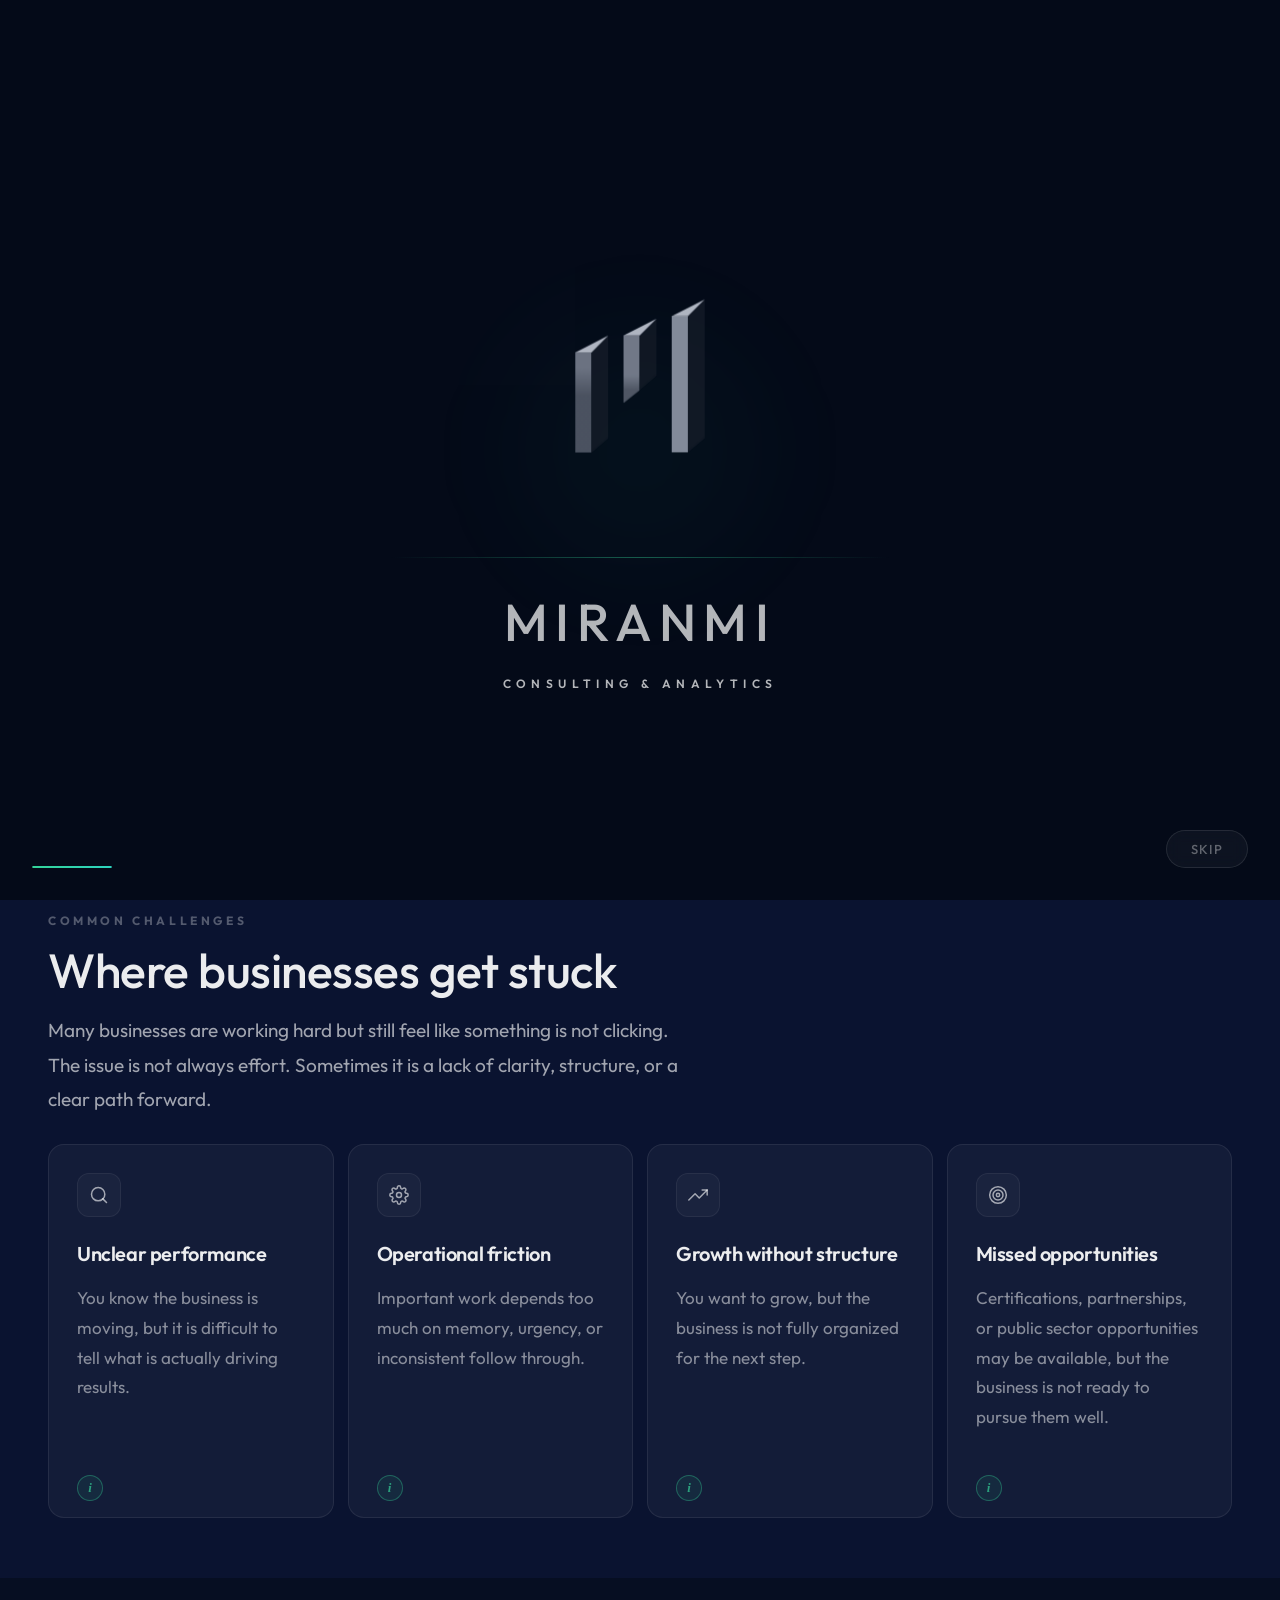
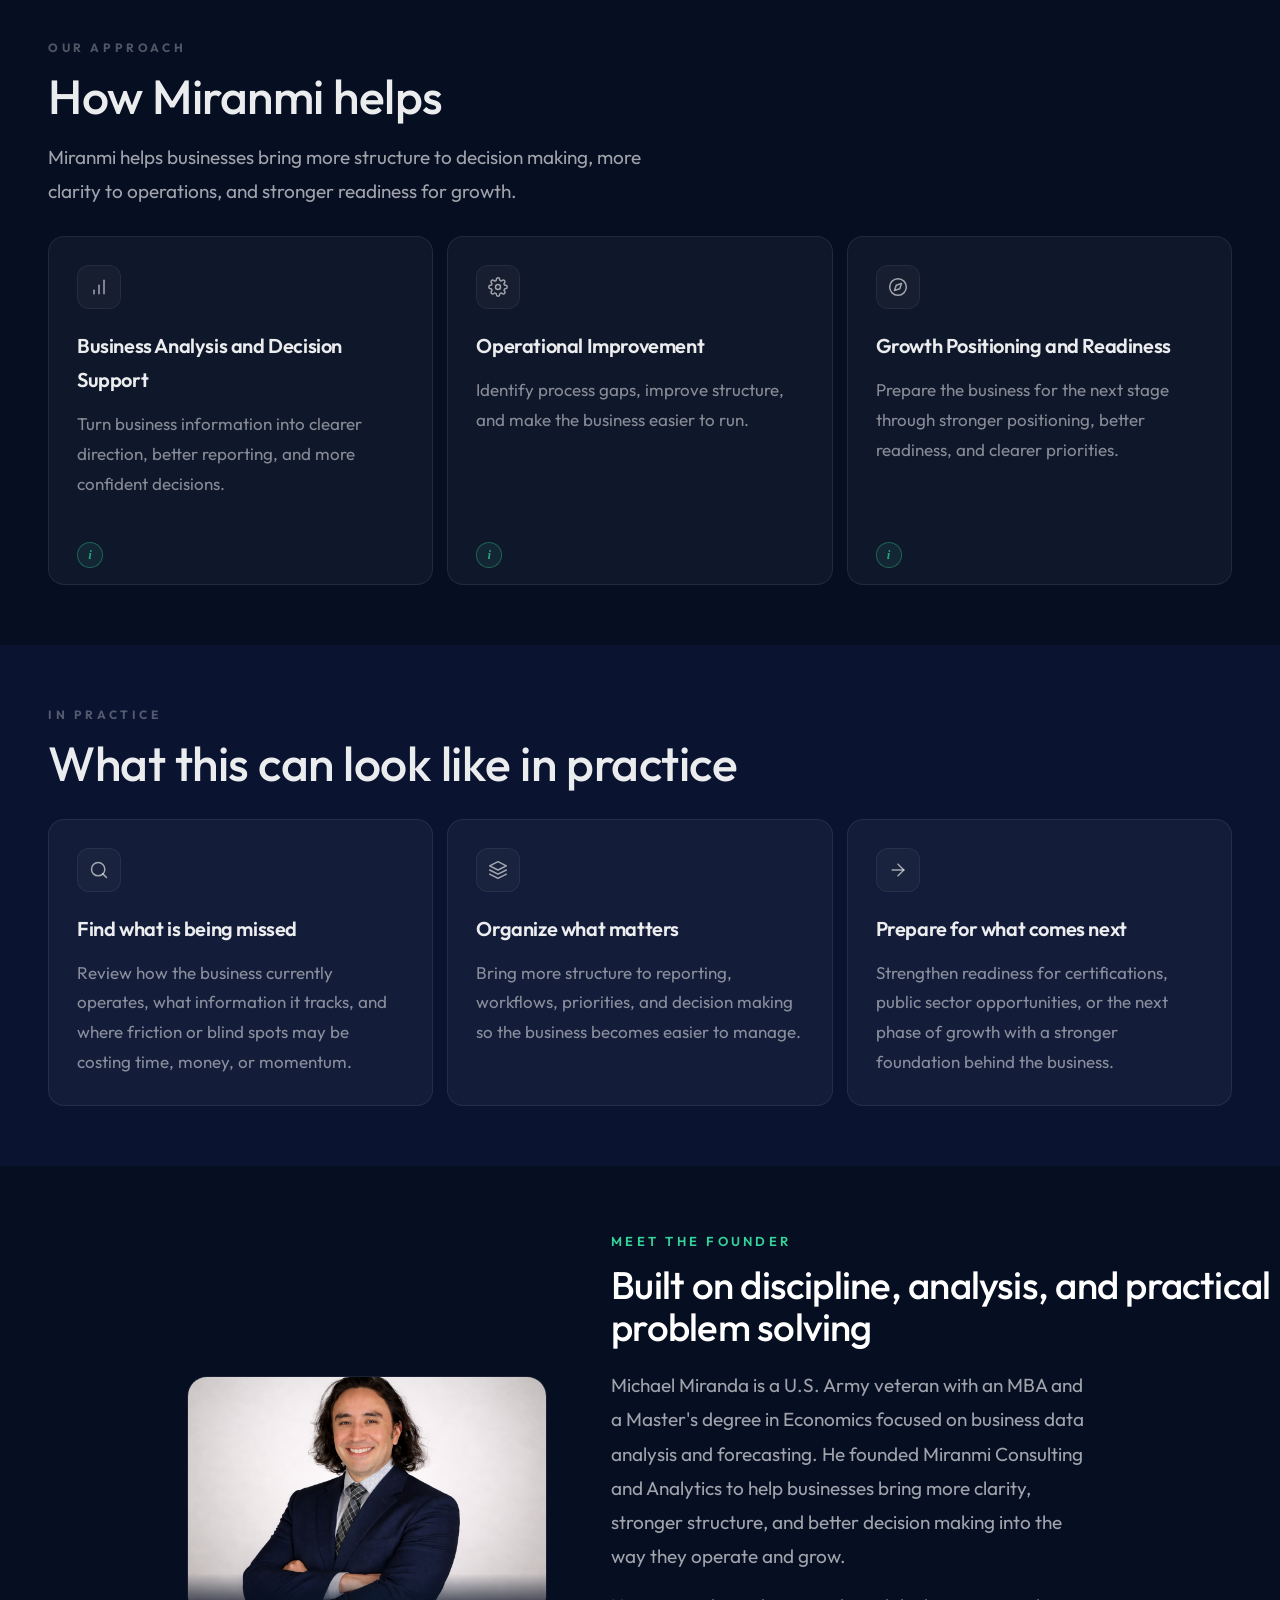
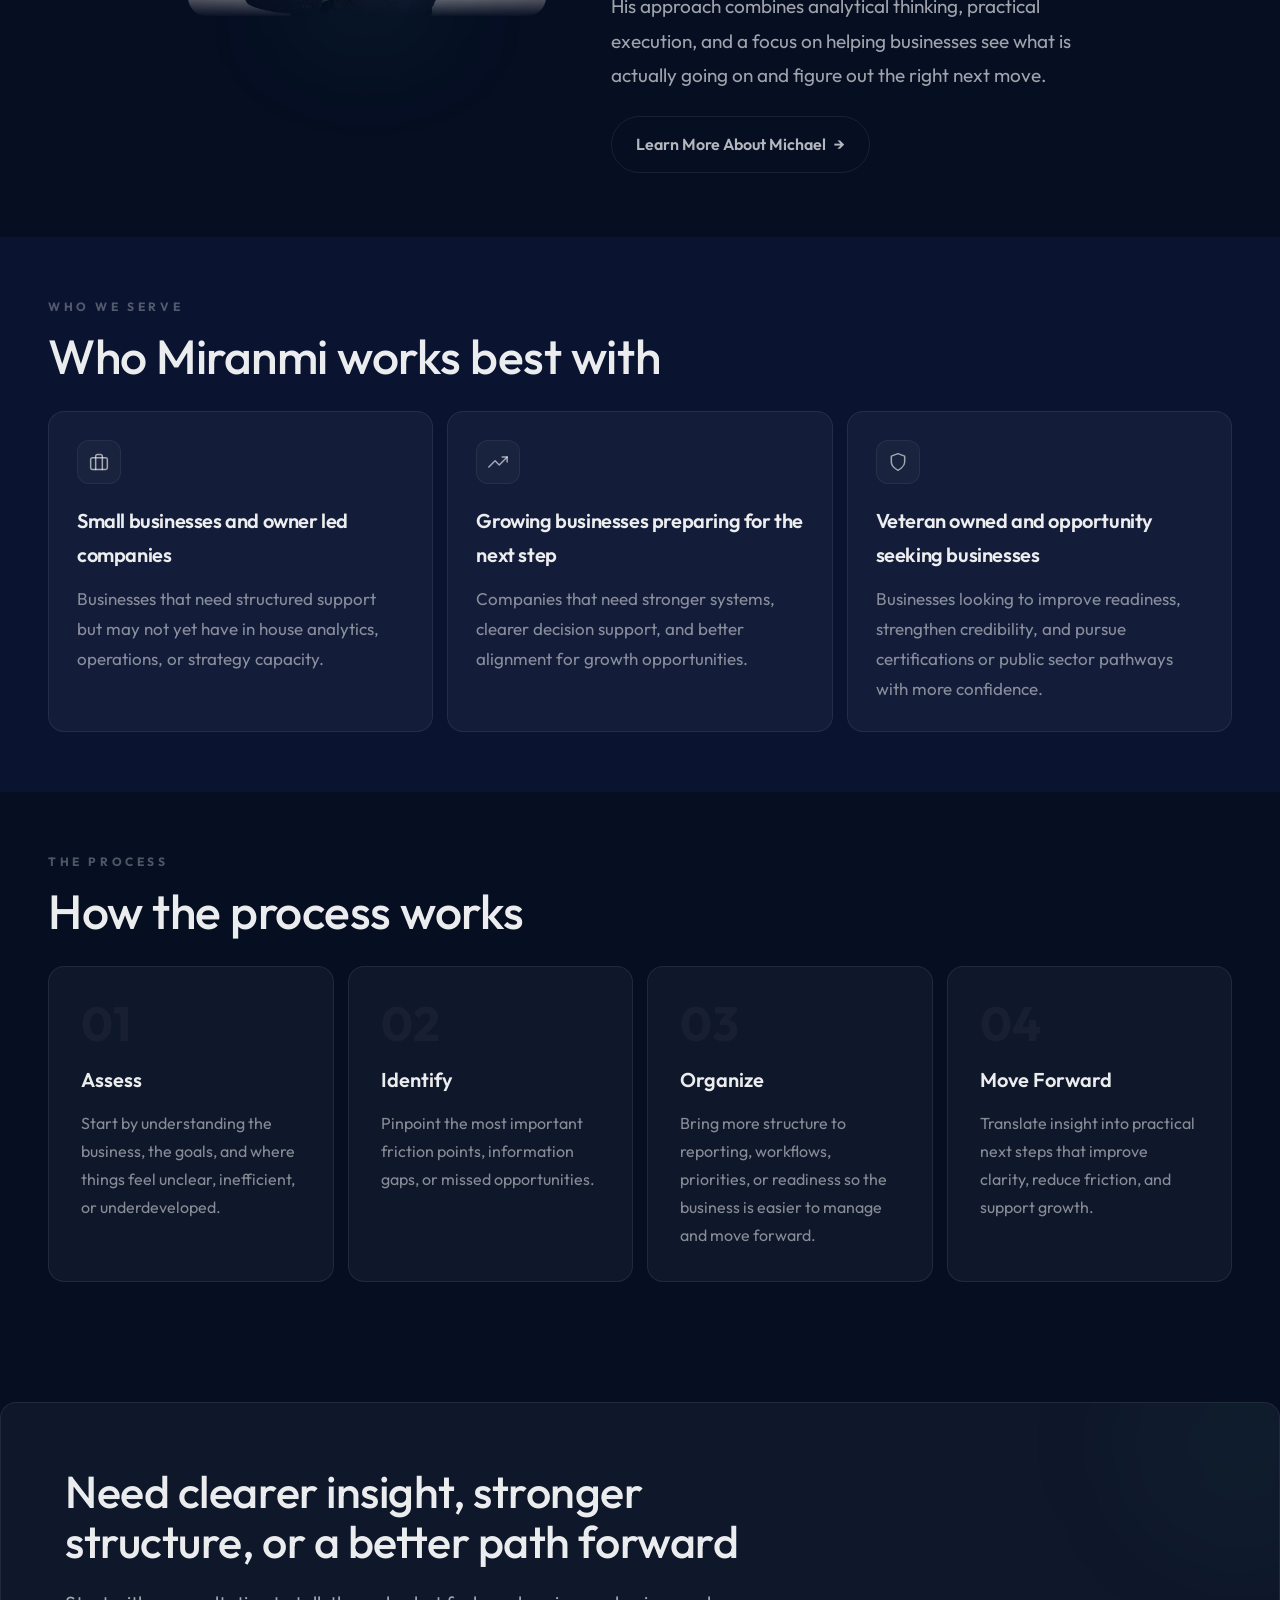
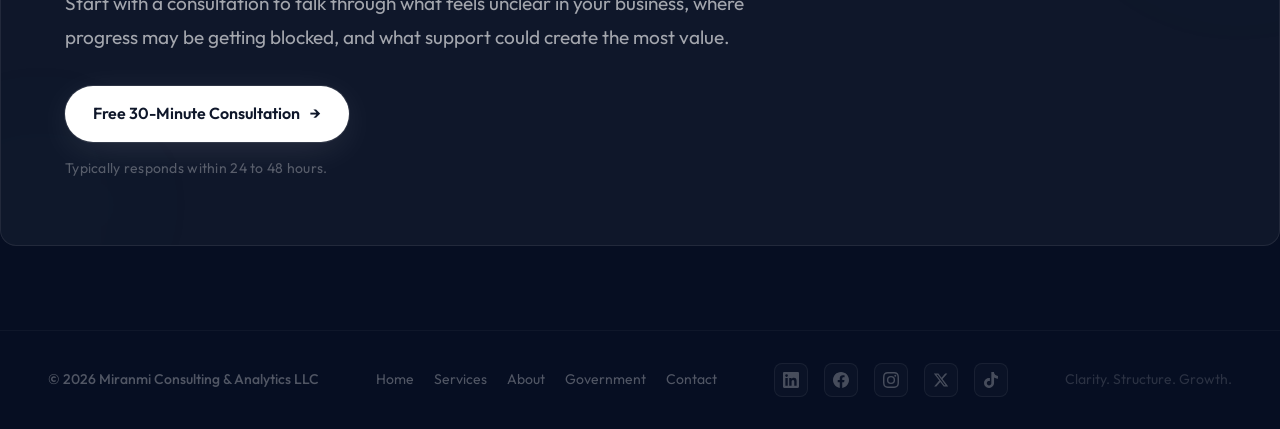
==== index.html @ e903e68e "Update" ====
<!DOCTYPE html>
<html lang="en">
<head>
<meta charset="UTF-8">
<meta name="viewport" content="width=device-width, initial-scale=1.0">
<title>Veteran-Owned Business Consulting & Analytics | Miranmi | San Antonio, TX</title>
<meta name="description" content="Veteran-owned business consulting and analytics firm in San Antonio, TX. Helping small businesses and government contractors gain clarity and prepare for growth.">
<link rel="canonical" href="https://miranmi.com/">
<meta property="og:type" content="website">
<meta property="og:url" content="https://miranmi.com/">
<meta property="og:title" content="Veteran-Owned Business Consulting & Analytics | Miranmi | San Antonio, TX">
<meta property="og:description" content="Veteran-owned business consulting and analytics firm in San Antonio, TX. Helping small businesses and government contractors gain clarity and prepare for growth.">
<meta property="og:image" content="https://miranmi.com/og-image.png">
<meta property="og:site_name" content="Miranmi Consulting & Analytics">
<meta property="og:locale" content="en_US">
<meta property="og:locale:alternate" content="es_US">
<link rel="alternate" hreflang="en" href="https://miranmi.com/">
<link rel="alternate" hreflang="x-default" href="https://miranmi.com/">
<meta name="twitter:card" content="summary_large_image">
<meta name="twitter:title" content="Veteran-Owned Business Consulting & Analytics | Miranmi | San Antonio, TX">
<meta name="twitter:description" content="Veteran-owned business consulting and analytics firm in San Antonio, TX. Helping small businesses and government contractors gain clarity and prepare for growth.">
<meta name="twitter:image" content="https://miranmi.com/og-image.png">
<link rel="icon" type="image/svg+xml" href="/favicon.svg">
<link rel="apple-touch-icon" href="/favicon.svg">
<link rel="preconnect" href="https://fonts.googleapis.com">
<link rel="preconnect" href="https://fonts.gstatic.com" crossorigin>
<link href="https://fonts.googleapis.com/css2?family=Outfit:wght@300;400;500;600;700&display=swap" rel="stylesheet">
<link rel="preload" href="/styles.css" as="style">
<link rel="stylesheet" href="/styles.css">
<script type="application/ld+json">
{
  "@context": "https://schema.org",
  "@type": "ProfessionalService",
  "name": "Miranmi Consulting & Analytics",
  "alternateName": "Miranmi",
  "url": "https://miranmi.com",
  "logo": "https://miranmi.com/og-image.png",
  "image": "https://miranmi.com/og-image.png",
  "description": "Veteran-owned business consulting and analytics firm in San Antonio, TX. Miranmi helps small businesses and government contractors gain clarity, improve operations, and prepare for growth.",
  "telephone": "+1-210-952-8774",
  "priceRange": "$$",
  "openingHoursSpecification": {
    "@type": "OpeningHoursSpecification",
    "dayOfWeek": ["Monday","Tuesday","Wednesday","Thursday","Friday"],
    "opens": "09:00",
    "closes": "17:00"
  },
  "email": "michael.miranda@miranmi.com",
  "address": {
    "@type": "PostalAddress",
    "addressLocality": "San Antonio",
    "addressRegion": "TX",
    "addressCountry": "US"
  },
  "geo": {
    "@type": "GeoCoordinates",
    "latitude": 29.4241,
    "longitude": -98.4936
  },
  "areaServed": [
    {
      "@type": "City",
      "name": "San Antonio",
      "containedInPlace": { "@type": "State", "name": "Texas" }
    },
    {
      "@type": "State",
      "name": "Texas"
    },
    {
      "@type": "Country",
      "name": "United States"
    }
  ],
  "serviceType": [
    "Business Consulting",
    "Data Analytics",
    "Federal Government Contracting",
    "State Government Contracting",
    "Government Contracting Support",
    "Operational Improvement",
    "Growth Readiness",
    "Certification Support",
    "Small Business Consulting",
    "Veteran-Owned Business Services"
  ],
  "knowsAbout": [
    "Business consulting",
    "Data analytics",
    "Federal government contracting",
    "State government contracting",
    "SAM.gov registration",
    "Texas HUB certification",
    "Small business operations",
    "Veteran-owned business",
    "Public sector readiness",
    "NAICS coded consulting",
    "Prime contracting",
    "Subcontracting"
  ],
  "founder": {
    "@type": "Person",
    "name": "Michael Miranda",
    "jobTitle": "Founder",
    "image": "https://miranmi.com/images/miranmi_headshot_optimized.png"
  },
  "additionalType": "http://www.productontology.org/id/Management_consulting",
  "isicV4": "7020",
  "hasCredential": [
    {
      "@type": "EducationalOccupationalCredential",
      "credentialCategory": "certification",
      "name": "Texas HUB Certification (Pending)"
    },
    {
      "@type": "EducationalOccupationalCredential",
      "credentialCategory": "registration",
      "name": "SAM.gov Registration (Pending)"
    },
    {
      "@type": "EducationalOccupationalCredential",
      "credentialCategory": "certification",
      "name": "SBA Certification (Planned)"
    }
  ],
  "sameAs": [],
  "availableLanguage": ["en", "es"]
}
</script>
</head>
<body>
<div class="intro-overlay" id="introOverlay">
  <div class="intro-glow"></div>
  <div class="intro-particles">
    <div class="intro-particle" style="left:15%;top:60%;animation-delay:0.8s"></div>
    <div class="intro-particle" style="left:30%;top:45%;animation-delay:1.2s"></div>
    <div class="intro-particle" style="left:55%;top:55%;animation-delay:1.5s"></div>
    <div class="intro-particle" style="left:70%;top:40%;animation-delay:1.0s"></div>
    <div class="intro-particle" style="left:85%;top:50%;animation-delay:1.8s"></div>
    <div class="intro-particle" style="left:40%;top:65%;animation-delay:2.0s"></div>
    <div class="intro-particle" style="left:60%;top:35%;animation-delay:1.3s"></div>
    <div class="intro-particle" style="left:20%;top:50%;animation-delay:2.2s"></div>
  </div>
  <div class="intro-logo-wrap">
    <svg viewBox="0 0 23623 23623" style="fill-rule:evenodd;clip-rule:evenodd;stroke-linejoin:round;stroke-miterlimit:2;">
<defs>
<linearGradient id="ig1" x1="0" y1="0" x2="1" y2="0" gradientUnits="userSpaceOnUse" gradientTransform="matrix(0,1339.72,-5904.94,0,13251.5,8702.69)"><stop offset="0" style="stop-color:rgb(123,130,145);stop-opacity:0.87"/><stop offset="1" style="stop-color:rgb(86,93,107);stop-opacity:0.87"/></linearGradient>
<linearGradient id="ig2" x1="0" y1="0" x2="1" y2="0" gradientUnits="userSpaceOnUse" gradientTransform="matrix(0,1057.83,-3137.89,0,2877,10835.3)"><stop offset="0" style="stop-color:rgb(123,130,145);stop-opacity:0.92"/><stop offset="1" style="stop-color:rgb(86,93,107);stop-opacity:0.92"/></linearGradient>
</defs>
<g transform="matrix(1,0,0,1,0,827.251)">
<g class="intro-bar-left"><g transform="matrix(1.09,0,0,1.11,1342.5,495)">
<g transform="matrix(0.716,0,0,1.46,3920.6,-3742.5)"><path d="M5115.6,7302L5115.6,11706.8L3601,12324.8L3601,8026.5L5115.6,7302Z" style="fill:rgb(31,37,48);fill-opacity:0.5"/></g>
<g transform="matrix(0.292,0,0,1.265,4681,-1985.8)"><rect x="2737" y="7870" width="3521" height="4958" style="fill:url(#ig1)"/></g>
<g transform="matrix(1,0,0,1,2173.6,1693)"><path d="M5407.4,5222L4337.3,6279.4L3307.8,6279.4L5407.4,5222Z" style="fill:rgb(194,200,212);fill-opacity:0.9"/></g>
</g></g>
<g class="intro-bar-middle"><g transform="matrix(1.09,0,0,1.51,8043.9,-5215.2)">
<g transform="matrix(0.716,0,0,1.46,3920.6,-3742.5)"><path d="M5115.6,7499.9L5115.6,11870.3L3601,12324.8L3601,8013L5115.6,7499.9Z" style="fill:rgb(31,37,48);fill-opacity:0.5"/></g>
<g transform="matrix(0.292,0,0,1.265,4681,-1985.8)"><rect x="2737" y="7870" width="3521" height="4958" style="fill:rgb(130,138,153)"/></g>
<g transform="matrix(1,0,0,1,2173.6,1693)"><path d="M5407.4,5510.9L4337.3,6279.4L3307.8,6279.4L5407.4,5510.9Z" style="fill:rgb(194,200,212);fill-opacity:0.9"/></g>
</g></g>
<g class="intro-bar-right"><g transform="matrix(1.09,0,0,1,-1069.6,2012.2)">
<g transform="matrix(0.716,0,0,1.028,8324.9,-2637.6)"><path d="M6350.3,7422.6L6350.3,11281.4L4835.7,12255.4L4835.7,8564.4L6350.3,7422.6Z" style="fill:rgb(31,37,48);fill-opacity:0.47"/></g>
<g transform="matrix(0.292,0,0,0.945,9968.8,-1280.8)"><path d="M6258,7872.5C6258,7872.5 6255.1,11665.8 6254.9,11878.9C6254.9,11884.8 6247,11890.4 6233.3,11894L2737,12828L2737,7870L6258,7872.5Z" style="fill:url(#ig2)"/></g>
<g transform="matrix(1,0,0,1,7461.4,-160.5)"><path d="M5407.4,5153.8L4337.3,6319.1L3307.8,6319.1L5407.4,5153.8Z" style="fill:rgb(194,200,212);fill-opacity:0.9"/></g>
</g></g>
</g>
</svg>
    <div class="intro-name">MIRANMI</div>
    <div class="intro-subtitle">Consulting & Analytics</div>
  </div>
  <div class="intro-line"></div>
  <div class="intro-progress"><div class="intro-progress-bar"><div class="intro-progress-fill"></div></div></div>
  <button class="intro-skip" onclick="finishIntro()">SKIP</button>
</div>
<div class="scroll-line" id="scrollLine"></div>
<div class="noise"></div>
<div class="bg-glow"><div class="g1"></div><div class="g2"></div><div class="g3"></div></div>

<nav class="nav" id="mainNav" role="navigation" aria-label="Main navigation">
  <div class="container nav-inner">
    <a href="/" class="nav-logo" aria-label="Miranmi Consulting & Analytics — Home">
      <svg viewBox="0 0 23623 23623" role="img" aria-label="Miranmi logo" style="fill-rule:evenodd;clip-rule:evenodd;stroke-linejoin:round;stroke-miterlimit:2;height:36px;width:36px;">
<defs>
<linearGradient id="nlg1" x1="0" y1="0" x2="1" y2="0" gradientUnits="userSpaceOnUse" gradientTransform="matrix(0,1339.72,-5904.94,0,13251.5,8702.69)"><stop offset="0" style="stop-color:rgb(123,130,145);stop-opacity:0.87"/><stop offset="1" style="stop-color:rgb(86,93,107);stop-opacity:0.87"/></linearGradient>
<linearGradient id="nlg2" x1="0" y1="0" x2="1" y2="0" gradientUnits="userSpaceOnUse" gradientTransform="matrix(0,1057.83,-3137.89,0,2877,10835.3)"><stop offset="0" style="stop-color:rgb(123,130,145);stop-opacity:0.92"/><stop offset="1" style="stop-color:rgb(86,93,107);stop-opacity:0.92"/></linearGradient>
</defs>
<g transform="matrix(1,0,0,1,0,827.251)">
<g transform="matrix(1.09,0,0,1.11,1342.5,495)">
<g transform="matrix(0.716,0,0,1.46,3920.6,-3742.5)"><path d="M5115.6,7302L5115.6,11706.8L3601,12324.8L3601,8026.5L5115.6,7302Z" style="fill:rgb(31,37,48);fill-opacity:0.5"/></g>
<g transform="matrix(0.292,0,0,1.265,4681,-1985.8)"><rect x="2737" y="7870" width="3521" height="4958" style="fill:url(#nlg1)"/></g>
<g transform="matrix(1,0,0,1,2173.6,1693)"><path d="M5407.4,5222L4337.3,6279.4L3307.8,6279.4L5407.4,5222Z" style="fill:rgb(194,200,212);fill-opacity:0.9"/></g>
</g>
<g transform="matrix(1.09,0,0,1.51,8043.9,-5215.2)">
<g transform="matrix(0.716,0,0,1.46,3920.6,-3742.5)"><path d="M5115.6,7499.9L5115.6,11870.3L3601,12324.8L3601,8013L5115.6,7499.9Z" style="fill:rgb(31,37,48);fill-opacity:0.5"/></g>
<g transform="matrix(0.292,0,0,1.265,4681,-1985.8)"><rect x="2737" y="7870" width="3521" height="4958" style="fill:rgb(130,138,153)"/></g>
<g transform="matrix(1,0,0,1,2173.6,1693)"><path d="M5407.4,5510.9L4337.3,6279.4L3307.8,6279.4L5407.4,5510.9Z" style="fill:rgb(194,200,212);fill-opacity:0.9"/></g>
</g>
<g transform="matrix(1.09,0,0,1,-1069.6,2012.2)">
<g transform="matrix(0.716,0,0,1.028,8324.9,-2637.6)"><path d="M6350.3,7422.6L6350.3,11281.4L4835.7,12255.4L4835.7,8564.4L6350.3,7422.6Z" style="fill:rgb(31,37,48);fill-opacity:0.47"/></g>
<g transform="matrix(0.292,0,0,0.945,9968.8,-1280.8)"><path d="M6258,7872.5C6258,7872.5 6255.1,11665.8 6254.9,11878.9C6254.9,11884.8 6247,11890.4 6233.3,11894L2737,12828L2737,7870L6258,7872.5Z" style="fill:url(#nlg2)"/></g>
<g transform="matrix(1,0,0,1,7461.4,-160.5)"><path d="M5407.4,5153.8L4337.3,6319.1L3307.8,6319.1L5407.4,5153.8Z" style="fill:rgb(194,200,212);fill-opacity:0.9"/></g>
</g>
</g>
</svg>
      <div>
        <div class="nav-logo-text logo-font">MIRANMI</div>
        <div class="nav-logo-sub"><span data-i="en" lang="en">Consulting & Analytics</span><span data-i="es" lang="es">Consultoría y Análisis</span></div>
      </div>
    </a>
    <ul class="nav-links" id="navLinks">
      <li><a href="/" class="active"><span data-i="en" lang="en">Home</span><span data-i="es" lang="es">Inicio</span></a></li>
      <li><a href="/about/"><span data-i="en" lang="en">About</span><span data-i="es" lang="es">Nosotros</span></a></li>
      <li><a href="/services/"><span data-i="en" lang="en">Services</span><span data-i="es" lang="es">Servicios</span></a></li>
      <li><a href="/government/"><span data-i="en" lang="en">Government</span><span data-i="es" lang="es">Gobierno</span></a></li>
      <li><a href="/contact/"><span data-i="en" lang="en">Contact</span><span data-i="es" lang="es">Contacto</span></a></li>
    </ul>
    <div class="nav-right">
      <a href="/contact/" class="nav-cta"><span data-i="en" lang="en">Free 30-Minute Consultation</span><span data-i="es" lang="es">Consulta Gratis de 30 Minutos</span></a>
      <button class="lang-btn" onclick="toggleLang()" aria-label="Toggle English and Spanish">EN / ES</button>
      <button class="hamburger" onclick="openMenu()" aria-label="Menu"><span></span><span></span><span></span></button>
    </div>
  </div>
</nav>
<div class="mobile-overlay" id="mOverlay" onclick="closeMenu()"></div>
<div class="mobile-menu" id="mMenu">
  <div class="mobile-header">
    <div class="nav-logo" style="gap:8px;"><div><div class="nav-logo-text logo-font" style="font-size:17px;">MIRANMI</div></div></div>
    <button class="mobile-close" onclick="closeMenu()">&times;</button>
  </div>
  <nav class="mobile-nav">
    <a href="/" onclick="closeMenu()"><span data-i="en" lang="en">Home</span><span data-i="es" lang="es">Inicio</span></a>
    <a href="/about/" onclick="closeMenu()"><span data-i="en" lang="en">About</span><span data-i="es" lang="es">Nosotros</span></a>
    <a href="/services/" onclick="closeMenu()"><span data-i="en" lang="en">Services</span><span data-i="es" lang="es">Servicios</span></a>
    <a href="/government/" onclick="closeMenu()"><span data-i="en" lang="en">Government</span><span data-i="es" lang="es">Gobierno</span></a>
    <a href="/contact/" onclick="closeMenu()"><span data-i="en" lang="en">Contact</span><span data-i="es" lang="es">Contacto</span></a>
  </nav>
  <div class="mobile-footer">
    <a href="/contact/" onclick="closeMenu()"><span data-i="en" lang="en">Free 30-Minute Consultation</span><span data-i="es" lang="es">Consulta Gratis de 30 Minutos</span> &rarr;</a>
  </div>
</div>

<main id="main-content">
<section class="home-hero container" id="home">
  <div>
    <div class="reveal">
      <div class="page-hero" style="padding:0;">
        <div class="eyebrow"><span class="dot"></span> <span data-i="en" lang="en">Consulting and Analytics for Small Business Growth</span><span data-i="es" lang="es">Consultoría y Análisis para el Crecimiento de Pequeñas Empresas</span></div>
      </div>
    </div>
    <div class="reveal" style="transition-delay:0.12s">
      <h1 class="serif" style="font-size:clamp(2.4rem, 6vw, 4.2rem); line-height:1.08; color:var(--white); max-width:640px;">
        <span data-i="en" lang="en">Helping businesses gain clarity, improve structure, and move forward with better decisions</span>
        <span data-i="es" lang="es">Ayudando a las empresas a ganar claridad, mejorar su estructura y avanzar con mejores decisiones</span>
      </h1>
    </div>
    <div class="reveal" style="transition-delay:0.24s">
      <p style="margin-top:28px; max-width:560px; font-size:19px; line-height:1.8; color:var(--text);">
        <span data-i="en" lang="en">Miranmi Consulting and Analytics works with businesses to understand what is holding them back, bring order to competing priorities, tighten operations, and build a stronger foundation for the next stage of growth.</span>
        <span data-i="es" lang="es">Miranmi Consultoría y Análisis trabaja con empresas para entender qué las está frenando, poner orden en prioridades que compiten, ajustar operaciones y construir una base más sólida para la próxima etapa de crecimiento.</span>
      </p>
    </div>
    <div class="reveal" style="transition-delay:0.34s">
      <div style="margin-top:36px; display:flex; flex-wrap:wrap; gap:16px;">
        <a href="/contact/" class="btn-primary"><span data-i="en" lang="en">Free 30-Minute Consultation</span><span data-i="es" lang="es">Consulta Gratis de 30 Minutos</span> <span>&rarr;</span></a>
        <a href="/services/" class="btn-outline"><span data-i="en" lang="en">Explore Services</span><span data-i="es" lang="es">Ver Servicios</span> <span>&nearr;</span></a>
      </div>
    </div>
  </div>
  <div>
    <div class="hero-card">
      <div class="hero-card-outer"></div>
      <div class="hero-card-inner">
        <div class="hero-card-glow"></div>
        <div class="hero-card-logo"><svg viewBox="0 0 23623 23623" overflow="visible" style="fill-rule:evenodd;clip-rule:evenodd;stroke-linejoin:round;stroke-miterlimit:2;">
<defs>
<linearGradient id="hlg1" x1="0" y1="0" x2="1" y2="0" gradientUnits="userSpaceOnUse" gradientTransform="matrix(0,1339.72,-5904.94,0,13251.5,8702.69)"><stop offset="0" style="stop-color:rgb(123,130,145);stop-opacity:0.87"/><stop offset="1" style="stop-color:rgb(86,93,107);stop-opacity:0.87"/></linearGradient>
<linearGradient id="hlg2" x1="0" y1="0" x2="1" y2="0" gradientUnits="userSpaceOnUse" gradientTransform="matrix(0,1057.83,-3137.89,0,2877,10835.3)"><stop offset="0" style="stop-color:rgb(123,130,145);stop-opacity:0.92"/><stop offset="1" style="stop-color:rgb(86,93,107);stop-opacity:0.92"/></linearGradient>
</defs>
<g transform="matrix(1,0,0,1,0,827.251)">
<g transform="matrix(1.089827,0,0,1.110037,1342.505478,494.969771)">
<g class="miranmi-bar-left">
<g transform="matrix(0.715535,0,0,1.459537,3920.555046,-3742.470465)"><path d="M5115.604,7301.952L5115.604,11706.754L3601,12324.799L3601,8026.457L5115.604,7301.952Z" style="fill:rgb(31,37,48);fill-opacity:0.5"/></g>
<g transform="matrix(0.292407,0,0,1.265347,4681.029024,-1985.840144)"><rect x="2737" y="7870" width="3521" height="4958" style="fill:url(#hlg1)"/></g>
<g transform="matrix(1,0,0,1,2173.57874,1693)"><path d="M5407.37,5222L4337.332,6279.441L3307.768,6279.441L5407.37,5222Z" style="fill:rgb(194,200,212);fill-opacity:0.9"/></g>
</g>
</g>
<g transform="matrix(1.089827,0,0,1.50948,8043.897214,-5215.227595)">
<g class="miranmi-bar-middle">
<g transform="matrix(0.715535,0,0,1.459537,3920.555046,-3742.470465)"><path d="M5115.604,7499.925L5115.604,11870.335L3601,12324.799L3601,8013.015L5115.604,7499.925Z" style="fill:rgb(31,37,48);fill-opacity:0.5"/></g>
<g transform="matrix(0.292407,0,0,1.265347,4681.029024,-1985.840144)"><rect x="2737" y="7870" width="3521" height="4958" style="fill:rgb(130,138,153)"/></g>
<g transform="matrix(1,0,0,1,2173.57874,1693)"><path d="M5407.37,5510.874L4337.332,6279.441L3307.768,6279.441L5407.37,5510.874Z" style="fill:rgb(194,200,212);fill-opacity:0.9"/></g>
</g>
</g>
<g transform="matrix(1.089827,0,0,1,-1069.6,2012.2)">
<g class="miranmi-bar-right">
<g transform="matrix(0.715535,0,0,1.028,8324.9,-2637.6)"><path d="M6350.304,7422.626L6350.304,11281.412L4835.699,12255.412L4835.699,8564.426L6350.304,7422.626Z" style="fill:rgb(31,37,48);fill-opacity:0.47"/></g>
<g transform="matrix(0.292407,0,0,0.945,9968.8,-1280.8)"><path d="M6258,7872.5C6258,7872.5 6255.1,11665.8 6254.9,11878.9C6254.9,11884.8 6247,11890.4 6233.3,11894L2737,12828L2737,7870L6258,7872.5Z" style="fill:url(#hlg2)"/></g>
<g transform="matrix(1,0,0,1,7461.4,-160.5)"><path d="M5407.37,5153.78L4337.332,6319.117L3307.768,6319.117L5407.37,5153.78Z" style="fill:rgb(194,200,212);fill-opacity:0.9"/></g>
</g>
</g>
</g>
</svg></div>
        <div class="hero-card-name logo-font">MIRANMI</div>
        <div class="hero-card-sub"><span data-i="en" lang="en">Consulting & Analytics</span><span data-i="es" lang="es">Consultoría y Análisis</span></div>
        <div class="hero-card-line"></div>
        <div class="hero-card-tagline"><span data-i="en" lang="en">Clarity, structure, and momentum for your business.</span><span data-i="es" lang="es">Claridad, estructura e impulso para su empresa.</span></div>
      </div>
    </div>
  </div>
</section>
<section class="section-pad section-alt">
  <div class="container">
    <div class="reveal">
      <div class="section-label"><span data-i="en" lang="en">Common challenges</span><span data-i="es" lang="es">Desafíos comunes</span></div>
      <h2 class="section-title serif"><span data-i="en" lang="en">Where businesses get stuck</span><span data-i="es" lang="es">Donde las empresas se estancan</span></h2>
      <p class="section-text"><span data-i="en" lang="en">Many businesses are working hard but still feel like something is not clicking. The issue is not always effort. Sometimes it is a lack of clarity, structure, or a clear path forward.</span><span data-i="es" lang="es">Muchas empresas trabajan duro pero sienten que algo no encaja. El problema no siempre es esfuerzo. A veces es falta de claridad, estructura o un camino claro hacia adelante.</span></p>
    </div>
    <div class="card-grid cols-4">
    <div class="flip-card reveal">
      <div class="card-icon"><svg viewBox="0 0 24 24"><circle cx="11" cy="11" r="8"/><line x1="21" y1="21" x2="16.65" y2="16.65"/></svg></div>
      <h3><span data-i="en" lang="en">Unclear performance</span><span data-i="es" lang="es">Rendimiento poco claro</span></h3>
      <p class="card-front-text"><span data-i="en" lang="en">You know the business is moving, but it is difficult to tell what is actually driving results.</span><span data-i="es" lang="es">Sabe que el negocio avanza, pero es difícil saber qué está impulsando los resultados.</span></p>
      <div class="card-hover-text"><span data-i="en" lang="en">Example: Revenue may be coming in, but it is still unclear which services, customers, or activities are creating the strongest return.</span><span data-i="es" lang="es">Ejemplo: Los ingresos pueden estar llegando, pero aún no está claro qué servicios, clientes o actividades generan el mayor retorno.</span></div>
      <div class="tap-hint"><span data-i="en" lang="en">Tap to learn more</span><span data-i="es" lang="es">Toque para más información</span></div>
      <div class="card-info-toggle">i</div>
      <div class="bottom-line"></div>
    </div>
    <div class="flip-card reveal" style="transition-delay:0.08s">
      <div class="card-icon"><svg viewBox="0 0 24 24"><circle cx="12" cy="12" r="3"/><path d="M19.4 15a1.65 1.65 0 0 0 .33 1.82l.06.06a2 2 0 0 1 0 2.83 2 2 0 0 1-2.83 0l-.06-.06a1.65 1.65 0 0 0-1.82-.33 1.65 1.65 0 0 0-1 1.51V21a2 2 0 0 1-2 2 2 2 0 0 1-2-2v-.09A1.65 1.65 0 0 0 9 19.4a1.65 1.65 0 0 0-1.82.33l-.06.06a2 2 0 0 1-2.83 0 2 2 0 0 1 0-2.83l.06-.06A1.65 1.65 0 0 0 4.68 15a1.65 1.65 0 0 0-1.51-1H3a2 2 0 0 1-2-2 2 2 0 0 1 2-2h.09A1.65 1.65 0 0 0 4.6 9a1.65 1.65 0 0 0-.33-1.82l-.06-.06a2 2 0 0 1 0-2.83 2 2 0 0 1 2.83 0l.06.06A1.65 1.65 0 0 0 9 4.68a1.65 1.65 0 0 0 1-1.51V3a2 2 0 0 1 2-2 2 2 0 0 1 2 2v.09a1.65 1.65 0 0 0 1 1.51 1.65 1.65 0 0 0 1.82-.33l.06-.06a2 2 0 0 1 2.83 0 2 2 0 0 1 0 2.83l-.06.06a1.65 1.65 0 0 0-.33 1.82V9a1.65 1.65 0 0 0 1.51 1H21a2 2 0 0 1 2 2 2 2 0 0 1-2 2h-.09a1.65 1.65 0 0 0-1.51 1z"/></svg></div>
      <h3><span data-i="en" lang="en">Operational friction</span><span data-i="es" lang="es">Fricción operativa</span></h3>
      <p class="card-front-text"><span data-i="en" lang="en">Important work depends too much on memory, urgency, or inconsistent follow through.</span><span data-i="es" lang="es">El trabajo importante depende demasiado de la memoria, la urgencia o el seguimiento inconsistente.</span></p>
      <div class="card-hover-text"><span data-i="en" lang="en">Example: Tasks may be getting done, but duplicated effort, unclear handoffs, and reactive problem solving are slowing progress.</span><span data-i="es" lang="es">Ejemplo: Las tareas se completan, pero el esfuerzo duplicado, las transferencias poco claras y la resolución reactiva de problemas frenan el progreso.</span></div>
      <div class="tap-hint"><span data-i="en" lang="en">Tap to learn more</span><span data-i="es" lang="es">Toque para más información</span></div>
      <div class="card-info-toggle">i</div>
      <div class="bottom-line"></div>
    </div>
    <div class="flip-card reveal" style="transition-delay:0.16s">
      <div class="card-icon"><svg viewBox="0 0 24 24"><polyline points="23 6 13.5 15.5 8.5 10.5 1 18"/><polyline points="17 6 23 6 23 12"/></svg></div>
      <h3><span data-i="en" lang="en">Growth without structure</span><span data-i="es" lang="es">Crecimiento sin estructura</span></h3>
      <p class="card-front-text"><span data-i="en" lang="en">You want to grow, but the business is not fully organized for the next step.</span><span data-i="es" lang="es">Quiere crecer, pero el negocio no está completamente organizado para el siguiente paso.</span></p>
      <div class="card-hover-text"><span data-i="en" lang="en">Example: The owner is carrying too much, priorities are competing, and there is no clear structure for growth decisions or execution.</span><span data-i="es" lang="es">Ejemplo: El dueño carga demasiado, las prioridades compiten entre sí y no hay una estructura clara para decisiones de crecimiento o ejecución.</span></div>
      <div class="tap-hint"><span data-i="en" lang="en">Tap to learn more</span><span data-i="es" lang="es">Toque para más información</span></div>
      <div class="card-info-toggle">i</div>
      <div class="bottom-line"></div>
    </div>
    <div class="flip-card reveal" style="transition-delay:0.24s">
      <div class="card-icon"><svg viewBox="0 0 24 24"><circle cx="12" cy="12" r="10"/><circle cx="12" cy="12" r="6"/><circle cx="12" cy="12" r="2"/></svg></div>
      <h3><span data-i="en" lang="en">Missed opportunities</span><span data-i="es" lang="es">Oportunidades perdidas</span></h3>
      <p class="card-front-text"><span data-i="en" lang="en">Certifications, partnerships, or public sector opportunities may be available, but the business is not ready to pursue them well.</span><span data-i="es" lang="es">Las certificaciones, asociaciones u oportunidades del sector público pueden estar disponibles, pero el negocio no está listo para perseguirlas.</span></p>
      <div class="card-hover-text"><span data-i="en" lang="en">Example: A business may have potential, but not yet have the documentation, positioning, or internal structure needed to move forward confidently.</span><span data-i="es" lang="es">Ejemplo: Una empresa puede tener potencial, pero aún no tener la documentación, posicionamiento o estructura interna necesaria para avanzar con confianza.</span></div>
      <div class="tap-hint"><span data-i="en" lang="en">Tap to learn more</span><span data-i="es" lang="es">Toque para más información</span></div>
      <div class="card-info-toggle">i</div>
      <div class="bottom-line"></div>
    </div>
    </div>
  </div>
</section>
<section class="section-pad">
  <div class="container">
    <div class="reveal">
      <div class="section-label"><span data-i="en" lang="en">Our approach</span><span data-i="es" lang="es">Nuestro enfoque</span></div>
      <h2 class="section-title serif"><span data-i="en" lang="en">How Miranmi helps</span><span data-i="es" lang="es">Cómo ayuda Miranmi</span></h2>
      <p class="section-text"><span data-i="en" lang="en">Miranmi helps businesses bring more structure to decision making, more clarity to operations, and stronger readiness for growth.</span><span data-i="es" lang="es">Miranmi ayuda a las empresas a traer más estructura a la toma de decisiones, más claridad a las operaciones y mayor preparación para el crecimiento.</span></p>
    </div>
    <div class="card-grid cols-3">
    <div class="flip-card reveal">
      <div class="card-icon"><svg viewBox="0 0 24 24"><line x1="12" y1="20" x2="12" y2="10"/><line x1="18" y1="20" x2="18" y2="4"/><line x1="6" y1="20" x2="6" y2="16"/></svg></div>
      <h3><span data-i="en" lang="en">Business Analysis and Decision Support</span><span data-i="es" lang="es">Análisis de Negocio y Soporte de Decisiones</span></h3>
      <p class="card-front-text"><span data-i="en" lang="en">Turn business information into clearer direction, better reporting, and more confident decisions.</span><span data-i="es" lang="es">Convierta la información del negocio en dirección más clara, mejores reportes y decisiones más seguras.</span></p>
      <div class="card-hover-text"><span data-i="en" lang="en">We help organize data, identify patterns, and turn information into something useful for planning and decision making.</span><span data-i="es" lang="es">Ayudamos a organizar datos, identificar patrones y convertir la información en algo útil para la planificación y toma de decisiones.</span></div>
      <div class="tap-hint"><span data-i="en" lang="en">Tap to learn more</span><span data-i="es" lang="es">Toque para más información</span></div>
      <div class="card-info-toggle">i</div>
      <div class="bottom-line"></div>
    </div>
    <div class="flip-card reveal" style="transition-delay:0.1s">
      <div class="card-icon"><svg viewBox="0 0 24 24"><circle cx="12" cy="12" r="3"/><path d="M19.4 15a1.65 1.65 0 0 0 .33 1.82l.06.06a2 2 0 0 1 0 2.83 2 2 0 0 1-2.83 0l-.06-.06a1.65 1.65 0 0 0-1.82-.33 1.65 1.65 0 0 0-1 1.51V21a2 2 0 0 1-2 2 2 2 0 0 1-2-2v-.09A1.65 1.65 0 0 0 9 19.4a1.65 1.65 0 0 0-1.82.33l-.06.06a2 2 0 0 1-2.83 0 2 2 0 0 1 0-2.83l.06-.06A1.65 1.65 0 0 0 4.68 15a1.65 1.65 0 0 0-1.51-1H3a2 2 0 0 1-2-2 2 2 0 0 1 2-2h.09A1.65 1.65 0 0 0 4.6 9a1.65 1.65 0 0 0-.33-1.82l-.06-.06a2 2 0 0 1 0-2.83 2 2 0 0 1 2.83 0l.06.06A1.65 1.65 0 0 0 9 4.68a1.65 1.65 0 0 0 1-1.51V3a2 2 0 0 1 2-2 2 2 0 0 1 2 2v.09a1.65 1.65 0 0 0 1 1.51 1.65 1.65 0 0 0 1.82-.33l.06-.06a2 2 0 0 1 2.83 0 2 2 0 0 1 0 2.83l-.06.06a1.65 1.65 0 0 0-.33 1.82V9a1.65 1.65 0 0 0 1.51 1H21a2 2 0 0 1 2 2 2 2 0 0 1-2 2h-.09a1.65 1.65 0 0 0-1.51 1z"/></svg></div>
      <h3><span data-i="en" lang="en">Operational Improvement</span><span data-i="es" lang="es">Mejora Operativa</span></h3>
      <p class="card-front-text"><span data-i="en" lang="en">Identify process gaps, improve structure, and make the business easier to run.</span><span data-i="es" lang="es">Identifique brechas en procesos, mejore la estructura y haga que el negocio sea más fácil de operar.</span></p>
      <div class="card-hover-text"><span data-i="en" lang="en">We look at where time, effort, and coordination are being lost and help bring more consistency to the way work gets done.</span><span data-i="es" lang="es">Analizamos dónde se pierde tiempo, esfuerzo y coordinación y ayudamos a traer más consistencia a la forma en que se hace el trabajo.</span></div>
      <div class="tap-hint"><span data-i="en" lang="en">Tap to learn more</span><span data-i="es" lang="es">Toque para más información</span></div>
      <div class="card-info-toggle">i</div>
      <div class="bottom-line"></div>
    </div>
    <div class="flip-card reveal" style="transition-delay:0.2s">
      <div class="card-icon"><svg viewBox="0 0 24 24"><circle cx="12" cy="12" r="10"/><polygon points="16.24 7.76 14.12 14.12 7.76 16.24 9.88 9.88 16.24 7.76"/></svg></div>
      <h3><span data-i="en" lang="en">Growth Positioning and Readiness</span><span data-i="es" lang="es">Posicionamiento y Preparación para el Crecimiento</span></h3>
      <p class="card-front-text"><span data-i="en" lang="en">Prepare the business for the next stage through stronger positioning, better readiness, and clearer priorities.</span><span data-i="es" lang="es">Prepare el negocio para la siguiente etapa con mejor posicionamiento, mayor preparación y prioridades más claras.</span></p>
      <div class="card-hover-text"><span data-i="en" lang="en">This can include certification support, government readiness, business messaging, or strategic preparation for new opportunities.</span><span data-i="es" lang="es">Esto puede incluir soporte de certificaciones, preparación gubernamental, mensajería empresarial o preparación estratégica para nuevas oportunidades.</span></div>
      <div class="tap-hint"><span data-i="en" lang="en">Tap to learn more</span><span data-i="es" lang="es">Toque para más información</span></div>
      <div class="card-info-toggle">i</div>
      <div class="bottom-line"></div>
    </div>
    </div>
  </div>
</section>
<section class="section-pad section-alt">
  <div class="container">
    <div class="reveal">
      <div class="section-label"><span data-i="en" lang="en">In practice</span><span data-i="es" lang="es">En la práctica</span></div>
      <h2 class="section-title serif"><span data-i="en" lang="en">What this can look like in practice</span><span data-i="es" lang="es">Cómo se ve esto en la práctica</span></h2>
    </div>
    <div class="card-grid cols-3">
    <div class="card reveal">
      <div class="card-icon"><svg viewBox="0 0 24 24"><circle cx="11" cy="11" r="8"/><line x1="21" y1="21" x2="16.65" y2="16.65"/></svg></div>
      <h3><span data-i="en" lang="en">Find what is being missed</span><span data-i="es" lang="es">Encuentre lo que se está perdiendo</span></h3>
      <p><span data-i="en" lang="en">Review how the business currently operates, what information it tracks, and where friction or blind spots may be costing time, money, or momentum.</span><span data-i="es" lang="es">Revise cómo opera actualmente el negocio, qué información rastrea y dónde la fricción o puntos ciegos pueden estar costando tiempo, dinero o impulso.</span></p>
      <div class="bottom-line"></div>
    </div>
    <div class="card reveal" style="transition-delay:0.1s">
      <div class="card-icon"><svg viewBox="0 0 24 24"><polygon points="12 2 2 7 12 12 22 7 12 2"/><polyline points="2 17 12 22 22 17"/><polyline points="2 12 12 17 22 12"/></svg></div>
      <h3><span data-i="en" lang="en">Organize what matters</span><span data-i="es" lang="es">Organice lo que importa</span></h3>
      <p><span data-i="en" lang="en">Bring more structure to reporting, workflows, priorities, and decision making so the business becomes easier to manage.</span><span data-i="es" lang="es">Traiga más estructura a reportes, flujos de trabajo, prioridades y toma de decisiones para que el negocio sea más fácil de administrar.</span></p>
      <div class="bottom-line"></div>
    </div>
    <div class="card reveal" style="transition-delay:0.2s">
      <div class="card-icon"><svg viewBox="0 0 24 24"><line x1="5" y1="12" x2="19" y2="12"/><polyline points="12 5 19 12 12 19"/></svg></div>
      <h3><span data-i="en" lang="en">Prepare for what comes next</span><span data-i="es" lang="es">Prepárese para lo que viene</span></h3>
      <p><span data-i="en" lang="en">Strengthen readiness for certifications, public sector opportunities, or the next phase of growth with a stronger foundation behind the business.</span><span data-i="es" lang="es">Fortalezca la preparación para certificaciones, oportunidades del sector público o la siguiente fase de crecimiento con una base más sólida detrás del negocio.</span></p>
      <div class="bottom-line"></div>
    </div>
    </div>
  </div>
</section>
<section class="container founder-section">
  <div class="founder-grid">
    <div class="reveal-left">
      <div class="founder-photo-wrap">
        <div class="founder-photo-glow"></div>
        <img src="/images/miranmi_headshot_optimized.png" alt="Michael Miranda — Founder, Miranmi Consulting & Analytics" class="founder-photo" width="400" height="500" loading="lazy">
      </div>
    </div>
    <div class="reveal-right" style="transition-delay:0.15s">
      <p class="founder-label"><span data-i="en" lang="en">Meet the Founder</span><span data-i="es" lang="es">Conozca al Fundador</span></p>
      <h2 class="serif founder-name" style="font-size:clamp(1.6rem,3.5vw,2.4rem);"><span data-i="en" lang="en">Built on discipline, analysis, and practical problem solving</span><span data-i="es" lang="es">Construido sobre disciplina, análisis y resolución práctica de problemas</span></h2>
      <p class="founder-bio">
        <span data-i="en" lang="en">Michael Miranda is a U.S. Army veteran with an MBA and a Master&#39;s degree in Economics focused on business data analysis and forecasting. He founded Miranmi Consulting and Analytics to help businesses bring more clarity, stronger structure, and better decision making into the way they operate and grow.</span>
        <span data-i="es" lang="es">Michael Miranda es un veterano del Ejército de EE.UU. con un MBA y una Maestría en Economía enfocada en análisis de datos empresariales y pronósticos. Fundó Miranmi Consultoría y Análisis para ayudar a las empresas a traer más claridad, estructura más sólida y mejor toma de decisiones a la forma en que operan y crecen.</span>
      </p>
      <p class="founder-bio" style="margin-top:16px;">
        <span data-i="en" lang="en">His approach combines analytical thinking, practical execution, and a focus on helping businesses see what is actually going on and figure out the right next move.</span>
        <span data-i="es" lang="es">Su enfoque combina pensamiento analítico, ejecución práctica y un enfoque en ayudar a las empresas a ver lo que realmente está sucediendo y determinar el siguiente paso correcto.</span>
      </p>
      <a href="/about/" class="btn-outline" style="margin-top: 24px;">
        <span data-i="en" lang="en">Learn More About Michael</span><span data-i="es" lang="es">Más sobre Michael</span> <span>&rarr;</span>
      </a>
    </div>
  </div>
</section>
<section class="section-pad section-alt">
  <div class="container">
    <div class="reveal">
      <div class="section-label"><span data-i="en" lang="en">Who we serve</span><span data-i="es" lang="es">A quién servimos</span></div>
      <h2 class="section-title serif"><span data-i="en" lang="en">Who Miranmi works best with</span><span data-i="es" lang="es">Con quién trabaja mejor Miranmi</span></h2>
    </div>
    <div class="card-grid cols-3">
    <div class="card reveal">
      <div class="card-icon"><svg viewBox="0 0 24 24"><rect x="2" y="7" width="20" height="14" rx="2" ry="2"/><path d="M16 21V5a2 2 0 0 0-2-2h-4a2 2 0 0 0-2 2v16"/></svg></div>
      <h3><span data-i="en" lang="en">Small businesses and owner led companies</span><span data-i="es" lang="es">Pequeñas empresas y compañías dirigidas por sus dueños</span></h3>
      <p><span data-i="en" lang="en">Businesses that need structured support but may not yet have in house analytics, operations, or strategy capacity.</span><span data-i="es" lang="es">Empresas que necesitan soporte estructurado pero que aún no tienen capacidad interna de análisis, operaciones o estrategia.</span></p>
      <div class="bottom-line"></div>
    </div>
    <div class="card reveal" style="transition-delay:0.1s">
      <div class="card-icon"><svg viewBox="0 0 24 24"><polyline points="23 6 13.5 15.5 8.5 10.5 1 18"/><polyline points="17 6 23 6 23 12"/></svg></div>
      <h3><span data-i="en" lang="en">Growing businesses preparing for the next step</span><span data-i="es" lang="es">Empresas en crecimiento preparándose para el siguiente paso</span></h3>
      <p><span data-i="en" lang="en">Companies that need stronger systems, clearer decision support, and better alignment for growth opportunities.</span><span data-i="es" lang="es">Empresas que necesitan sistemas más fuertes, mejor soporte de decisiones y mejor alineación para oportunidades de crecimiento.</span></p>
      <div class="bottom-line"></div>
    </div>
    <div class="card reveal" style="transition-delay:0.2s">
      <div class="card-icon"><svg viewBox="0 0 24 24"><path d="M12 22s8-4 8-10V5l-8-3-8 3v7c0 6 8 10 8 10z"/></svg></div>
      <h3><span data-i="en" lang="en">Veteran owned and opportunity seeking businesses</span><span data-i="es" lang="es">Empresas de veteranos y que buscan oportunidades</span></h3>
      <p><span data-i="en" lang="en">Businesses looking to improve readiness, strengthen credibility, and pursue certifications or public sector pathways with more confidence.</span><span data-i="es" lang="es">Empresas que buscan mejorar su preparación, fortalecer su credibilidad y perseguir certificaciones o caminos del sector público con más confianza.</span></p>
      <div class="bottom-line"></div>
    </div>
    </div>
  </div>
</section>
<section class="section-pad">
  <div class="container">
    <div class="reveal">
      <div class="section-label"><span data-i="en" lang="en">The process</span><span data-i="es" lang="es">El proceso</span></div>
      <h2 class="section-title serif"><span data-i="en" lang="en">How the process works</span><span data-i="es" lang="es">Cómo funciona el proceso</span></h2>
    </div>
    <div class="step-grid">
    <div class="step-card reveal">
      <h3><span data-i="en" lang="en">Assess</span><span data-i="es" lang="es">Evaluar</span></h3>
      <p><span data-i="en" lang="en">Start by understanding the business, the goals, and where things feel unclear, inefficient, or underdeveloped.</span><span data-i="es" lang="es">Comience entendiendo el negocio, los objetivos y dónde las cosas se sienten poco claras, ineficientes o subdesarrolladas.</span></p>
    </div>
    <div class="step-card reveal" style="transition-delay:0.08s">
      <h3><span data-i="en" lang="en">Identify</span><span data-i="es" lang="es">Identificar</span></h3>
      <p><span data-i="en" lang="en">Pinpoint the most important friction points, information gaps, or missed opportunities.</span><span data-i="es" lang="es">Identifique los puntos de fricción más importantes, las brechas de información o las oportunidades perdidas.</span></p>
    </div>
    <div class="step-card reveal" style="transition-delay:0.16s">
      <h3><span data-i="en" lang="en">Organize</span><span data-i="es" lang="es">Organizar</span></h3>
      <p><span data-i="en" lang="en">Bring more structure to reporting, workflows, priorities, or readiness so the business is easier to manage and move forward.</span><span data-i="es" lang="es">Traiga más estructura a reportes, flujos de trabajo, prioridades o preparación para que el negocio sea más fácil de administrar y avanzar.</span></p>
    </div>
    <div class="step-card reveal" style="transition-delay:0.24s">
      <h3><span data-i="en" lang="en">Move Forward</span><span data-i="es" lang="es">Avanzar</span></h3>
      <p><span data-i="en" lang="en">Translate insight into practical next steps that improve clarity, reduce friction, and support growth.</span><span data-i="es" lang="es">Traduzca la información en pasos prácticos que mejoren la claridad, reduzcan la fricción y apoyen el crecimiento.</span></p>
    </div>
    </div>
  </div>
</section>
<section class="container section-pad">
  <div class="reveal-scale">
    <div class="cta-section">
      <div class="cta-glow1"></div>
      <div class="cta-glow2"></div>
      <div class="cta-inner" style="max-width:720px;">
        <h2 class="serif"><span data-i="en" lang="en">Need clearer insight, stronger structure, or a better path forward</span><span data-i="es" lang="es">Necesita una visión más clara, estructura más fuerte o un mejor camino hacia adelante</span></h2>
        <p><span data-i="en" lang="en">Start with a consultation to talk through what feels unclear in your business, where progress may be getting blocked, and what support could create the most value.</span><span data-i="es" lang="es">Comience con una consulta para hablar sobre lo que no está claro en su negocio, dónde el progreso puede estar bloqueado y qué apoyo podría crear más valor.</span></p>
        <div style="margin-top:32px;">
          <a href="/contact/" class="btn-primary"><span data-i="en" lang="en">Free 30-Minute Consultation</span><span data-i="es" lang="es">Consulta Gratis de 30 Minutos</span> <span>&rarr;</span></a>
          <p style="margin-top:14px;font-size:14px;color:rgba(255,255,255,0.3);letter-spacing:0.02em;"><span data-i="en" lang="en">Typically responds within 24 to 48 hours.</span><span data-i="es" lang="es">Respuesta dentro de 24 a 48 horas.</span></p>
        </div>
      </div>
    </div>
  </div>
</section>
</main>

<footer class="footer">
  <div class="container">
    <div class="footer-inner">
      <div class="footer-copy">&copy; 2026 Miranmi Consulting &amp; Analytics LLC</div>
      <nav class="footer-nav" aria-label="Footer navigation">
        <a href="/">Home</a>
        <a href="/services/">Services</a>
        <a href="/about/">About</a>
        <a href="/government/">Government</a>
        <a href="/contact/">Contact</a>
      </nav>
      <div class="footer-social">
        <a href="https://www.linkedin.com/company/miranmiconsulting" target="_blank" rel="noopener noreferrer" aria-label="LinkedIn"><svg viewBox="0 0 24 24"><path d="M20.447 20.452h-3.554v-5.569c0-1.328-.027-3.037-1.852-3.037-1.853 0-2.136 1.445-2.136 2.939v5.667H9.351V9h3.414v1.561h.046c.477-.9 1.637-1.85 3.37-1.85 3.601 0 4.267 2.37 4.267 5.455v6.286zM5.337 7.433a2.062 2.062 0 01-2.063-2.065 2.064 2.064 0 112.063 2.065zm1.782 13.019H3.555V9h3.564v11.452zM22.225 0H1.771C.792 0 0 .774 0 1.729v20.542C0 23.227.792 24 1.771 24h20.451C23.2 24 24 23.227 24 22.271V1.729C24 .774 23.2 0 22.222 0h.003z"/></svg></a>
        <a href="https://www.facebook.com/people/Miranmi-Consulting-Analytics/61582203251002/" target="_blank" rel="noopener noreferrer" aria-label="Facebook"><svg viewBox="0 0 24 24"><path d="M24 12.073c0-6.627-5.373-12-12-12s-12 5.373-12 12c0 5.99 4.388 10.954 10.125 11.854v-8.385H7.078v-3.47h3.047V9.43c0-3.007 1.792-4.669 4.533-4.669 1.312 0 2.686.235 2.686.235v2.953H15.83c-1.491 0-1.956.925-1.956 1.874v2.25h3.328l-.532 3.47h-2.796v8.385C19.612 23.027 24 18.062 24 12.073z"/></svg></a>
        <a href="https://www.instagram.com/miranmiconsulting/" target="_blank" rel="noopener noreferrer" aria-label="Instagram"><svg viewBox="0 0 24 24"><path d="M12 2.163c3.204 0 3.584.012 4.85.07 3.252.148 4.771 1.691 4.919 4.919.058 1.265.069 1.645.069 4.849 0 3.205-.012 3.584-.069 4.849-.149 3.225-1.664 4.771-4.919 4.919-1.266.058-1.644.07-4.85.07-3.204 0-3.584-.012-4.849-.07-3.26-.149-4.771-1.699-4.919-4.92-.058-1.265-.07-1.644-.07-4.849 0-3.204.013-3.583.07-4.849.149-3.227 1.664-4.771 4.919-4.919 1.266-.057 1.645-.069 4.849-.069zM12 0C8.741 0 8.333.014 7.053.072 2.695.272.273 2.69.073 7.052.014 8.333 0 8.741 0 12c0 3.259.014 3.668.072 4.948.2 4.358 2.618 6.78 6.98 6.98C8.333 23.986 8.741 24 12 24c3.259 0 3.668-.014 4.948-.072 4.354-.2 6.782-2.618 6.979-6.98.059-1.28.073-1.689.073-4.948 0-3.259-.014-3.667-.072-4.947-.196-4.354-2.617-6.78-6.979-6.98C15.668.014 15.259 0 12 0zm0 5.838a6.162 6.162 0 100 12.324 6.162 6.162 0 000-12.324zM12 16a4 4 0 110-8 4 4 0 010 8zm6.406-11.845a1.44 1.44 0 100 2.881 1.44 1.44 0 000-2.881z"/></svg></a>
        <a href="https://x.com/miranmiconsult" target="_blank" rel="noopener noreferrer" aria-label="X"><svg viewBox="0 0 24 24"><path d="M18.244 2.25h3.308l-7.227 8.26 8.502 11.24H16.17l-5.214-6.817L4.99 21.75H1.68l7.73-8.835L1.254 2.25H8.08l4.713 6.231zm-1.161 17.52h1.833L7.084 4.126H5.117z"/></svg></a>
        <a href="https://www.tiktok.com/@miranmiconsulting" target="_blank" rel="noopener noreferrer" aria-label="TikTok"><svg viewBox="0 0 24 24"><path d="M12.525.02c1.31-.02 2.61-.01 3.91-.02.08 1.53.63 3.09 1.75 4.17 1.12 1.11 2.7 1.62 4.24 1.79v4.03c-1.44-.05-2.89-.35-4.2-.97-.57-.26-1.1-.59-1.62-.93-.01 2.92.01 5.84-.02 8.75-.08 1.4-.54 2.79-1.35 3.94-1.31 1.92-3.58 3.17-5.91 3.21-1.43.08-2.86-.31-4.08-1.03-2.02-1.19-3.44-3.37-3.65-5.71-.02-.5-.03-1-.01-1.49.18-1.9 1.12-3.72 2.58-4.96 1.66-1.44 3.98-2.13 6.15-1.72.02 1.48-.04 2.96-.04 4.44-.99-.32-2.15-.23-3.02.37-.63.41-1.11 1.04-1.36 1.75-.21.51-.15 1.07-.14 1.61.24 1.64 1.82 3.02 3.5 2.87 1.12-.01 2.19-.66 2.77-1.61.19-.33.4-.67.41-1.06.1-1.79.06-3.57.07-5.36.01-4.03-.01-8.05.02-12.07z"/></svg></a>
      </div>
      <div class="footer-tagline"><span data-i="en" lang="en">Clarity. Structure. Growth.</span><span data-i="es" lang="es">Claridad. Estructura. Crecimiento.</span></div>
    </div>
  </div>
</footer>
<div class="cookie-banner" id="cookieBanner">
  <p>
    <span data-i="en" lang="en">This site uses cookies to improve your experience. By continuing to browse, you agree to our use of cookies.</span>
    <span data-i="es" lang="es">Este sitio utiliza cookies para mejorar su experiencia. Al continuar navegando, acepta el uso de cookies.</span>
  </p>
  <div style="display:flex;gap:8px;">
    <button class="cookie-btn cookie-accept" onclick="acceptCookies()"><span data-i="en" lang="en">Accept</span><span data-i="es" lang="es">Aceptar</span></button>
    <button class="cookie-btn cookie-decline" onclick="declineCookies()"><span data-i="en" lang="en">Decline</span><span data-i="es" lang="es">Rechazar</span></button>
  </div>
</div>

<script src="/main.js"></script>
<script src="/intro.js"></script>
</body>
</html>
---- styles.css ----
/* ===== RESET ===== */
*, *::before, *::after { box-sizing: border-box; margin: 0; padding: 0; }
.sr-only { position:absolute;width:1px;height:1px;padding:0;margin:-1px;overflow:hidden;clip:rect(0,0,0,0);white-space:nowrap;border:0; }

:root {
  --bg: #060e22;
  --bg-alt: #0a1330;
  --bg-card: rgba(255,255,255,0.04);
  --bg-card-hover: rgba(255,255,255,0.07);
  --border: rgba(255,255,255,0.08);
  --border-hover: rgba(255,255,255,0.15);
  --text: rgba(255,255,255,0.62);
  --text-light: rgba(255,255,255,0.48);
  --text-bright: rgba(255,255,255,0.92);
  --text-muted: rgba(255,255,255,0.3);
  --white: #ffffff;
  --emerald: #34d399;
  --emerald-light: #6ee7b7;
  --emerald-glow: rgba(52,211,153,0.08);
  --emerald-border: rgba(52,211,153,0.25);
  --teal: #2dd4bf;
}

html { scroll-behavior: smooth; scroll-padding-top: 72px; }

body {
  font-family: 'Outfit', sans-serif;
  background: var(--bg);
  color: var(--text);
  line-height: 1.7;
  font-size: 19px;
  -webkit-font-smoothing: antialiased;
  overflow-x: hidden;
}

.serif { font-family: 'Avenir Next Condensed', 'Avenir Next', 'Avenir', 'Outfit', sans-serif; font-weight: 500; letter-spacing: -0.02em; }
.logo-font { font-family: 'Avenir Next Condensed', 'Avenir Next', 'Avenir', 'Outfit', sans-serif; }

a { color: inherit; text-decoration: none; }
img { max-width: 100%; height: auto; }

.container { max-width: 1280px; margin: 0 auto; padding: 0 24px; }
@media (min-width: 400px) { .container { padding: 0 32px; } }
@media (min-width: 640px) { .container { padding: 0 40px; } }
@media (min-width: 1024px) { .container { padding: 0 48px; } }

/* ===== SCROLL PROGRESS ===== */
.scroll-line {
  position: fixed; top: 0; left: 0; z-index: 200;
  height: 2px; width: 0;
  background: linear-gradient(90deg, var(--emerald), var(--teal));
  transition: width 80ms linear;
}

/* ===== NOISE OVERLAY ===== */
.noise {
  pointer-events: none; position: fixed; inset: 0; z-index: 1;
  opacity: 0.025;
  background-image: url("data:image/svg+xml,%3Csvg viewBox='0 0 256 256' xmlns='http://www.w3.org/2000/svg'%3E%3Cfilter id='n'%3E%3CfeTurbulence type='fractalNoise' baseFrequency='0.9' numOctaves='4' stitchTiles='stitch'/%3E%3C/filter%3E%3Crect width='100%25' height='100%25' filter='url(%23n)'/%3E%3C/svg%3E");
  background-repeat: repeat; background-size: 256px;
}

/* ===== BG GRADIENTS ===== */
.bg-glow { pointer-events: none; position: fixed; inset: 0; z-index: 0; }
.bg-glow .g1 { position: absolute; left: -160px; top: 0; width: 600px; height: 600px; border-radius: 50%; background: rgba(52,211,153,0.02); filter: blur(120px); }
.bg-glow .g2 { position: absolute; right: -80px; top: 30%; width: 400px; height: 400px; border-radius: 50%; background: rgba(45,212,191,0.015); filter: blur(100px); }
.bg-glow .g3 { position: absolute; bottom: 0; left: 33%; width: 500px; height: 300px; border-radius: 50%; background: rgba(6,182,212,0.01); filter: blur(100px); }

/* ===== NAV ===== */
.nav {
  position: sticky; top: 0; z-index: 100;
  border-bottom: 1px solid transparent;
  background: transparent;
  transition: all 0.6s ease;
}
.nav.scrolled {
  border-bottom-color: var(--border);
  background: rgba(6,14,34,0.85);
  backdrop-filter: blur(24px);
  box-shadow: 0 1px 40px -8px rgba(0,0,0,0.5);
}
.nav-inner {
  display: flex; align-items: center; justify-content: space-between;
  padding: 14px 0; gap: 16px;
}
.nav-logo { display: flex; align-items: center; gap: 12px; }
.nav-logo svg { height: 36px; width: 36px; }
.nav-logo-text { letter-spacing: 0.14em; font-size: 19px; font-weight: 500; color: var(--white); font-family: 'Avenir Next Condensed', 'Avenir Next', 'Avenir', 'Outfit', sans-serif; }
.nav-logo-sub { font-size: 10px; font-weight: 500; text-transform: uppercase; letter-spacing: 0.3em; color: rgba(255,255,255,0.4); margin-top: 2px; }

.nav-links { display: none; list-style: none; align-items: center; gap: 2px; }
@media (min-width: 1024px) { .nav-links { display: flex; } }
.nav-links a {
  padding: 6px 12px; border-radius: 999px;
  font-size: 14px; font-weight: 500;
  color: rgba(255,255,255,0.4);
  transition: all 0.3s ease; white-space: nowrap;
}
.nav-links a:hover { color: rgba(255,255,255,0.7); }
.nav-links a.active { background: rgba(255,255,255,0.06); color: var(--white); }

.nav-right { display: flex; align-items: center; gap: 12px; }

.nav-cta {
  display: none; padding: 8px 20px; border-radius: 999px;
  border: 1px solid rgba(255,255,255,0.08); background: rgba(255,255,255,0.03);
  font-size: 14px; font-weight: 600; color: rgba(255,255,255,0.6);
  cursor: pointer; transition: all 0.3s ease;
}
.nav-cta:hover { border-color: rgba(255,255,255,0.12); color: rgba(255,255,255,0.9); }
@media (min-width: 640px) { .nav-cta { display: inline-flex; } }

.lang-btn {
  padding: 6px 12px; border-radius: 8px;
  border: 1px solid rgba(255,255,255,0.08); background: rgba(255,255,255,0.03);
  font-size: 12px; font-weight: 700; letter-spacing: 0.08em;
  color: rgba(255,255,255,0.5); cursor: pointer; transition: all 0.3s ease;
}
.lang-btn:hover { border-color: var(--emerald-border); color: var(--emerald); }

.hamburger {
  display: flex; flex-direction: column; gap: 5px;
  background: none; border: none; padding: 8px; cursor: pointer;
}
.hamburger span { display: block; width: 22px; height: 1.5px; background: rgba(255,255,255,0.5); border-radius: 2px; transition: all 0.3s; }
@media (min-width: 1024px) { .hamburger { display: none; } }

/* Mobile menu */
.mobile-overlay {
  position: fixed; inset: 0; z-index: 90;
  background: rgba(0,0,0,0.6); backdrop-filter: blur(8px);
  opacity: 0; pointer-events: none; transition: opacity 0.4s;
}
.mobile-overlay.open { opacity: 1; pointer-events: auto; }
.mobile-menu {
  position: fixed; top: 0; right: 0; bottom: 0; z-index: 100;
  width: 100%; max-width: 340px;
  background: rgba(6,14,34,0.98); backdrop-filter: blur(24px);
  border-left: 1px solid var(--border);
  transform: translateX(100%); transition: transform 0.6s cubic-bezier(0.16,1,0.3,1);
  display: flex; flex-direction: column;
}
.mobile-menu.open { transform: translateX(0); }
.mobile-header {
  display: flex; align-items: center; justify-content: space-between;
  padding: 16px 20px; border-bottom: 1px solid var(--border);
}
.mobile-close {
  width: 36px; height: 36px; display: flex; align-items: center; justify-content: center;
  border-radius: 8px; border: 1px solid rgba(255,255,255,0.06); background: rgba(255,255,255,0.03);
  color: rgba(255,255,255,0.5); cursor: pointer; font-size: 18px;
}
.mobile-nav { flex: 1; overflow-y: auto; padding: 24px 16px; }
.mobile-nav a {
  display: flex; align-items: center; gap: 12px;
  padding: 12px 16px; border-radius: 12px; margin-bottom: 4px;
  font-size: 17px; font-weight: 500; color: rgba(255,255,255,0.4); transition: all 0.3s;
}
.mobile-nav a:hover { background: rgba(255,255,255,0.02); color: rgba(255,255,255,0.7); }
.mobile-footer { padding: 16px; border-top: 1px solid var(--border); }
.mobile-footer a {
  display: flex; align-items: center; justify-content: center; gap: 8px;
  width: 100%; padding: 12px; border-radius: 999px;
  background: var(--white); color: #0f172a; font-size: 14px; font-weight: 600;
}

/* ===== PAGE HERO ===== */
.page-hero {
  position: relative; z-index: 10;
  padding: 56px 0 40px;
}
@media (min-width: 768px) { .page-hero { padding: 72px 0 48px; } }
.page-hero .eyebrow {
  display: inline-flex; align-items: center; gap: 8px;
  padding: 6px 16px; border-radius: 999px;
  border: 1px solid rgba(255,255,255,0.08); background: rgba(255,255,255,0.03);
  font-size: 12px; font-weight: 600; text-transform: uppercase;
  letter-spacing: 0.3em; color: rgba(255,255,255,0.5);
  backdrop-filter: blur(8px); margin-bottom: 28px;
}
.page-hero .eyebrow .dot { width: 4px; height: 4px; border-radius: 50%; background: var(--emerald); box-shadow: 0 0 6px rgba(52,211,153,0.6); }
.page-hero h1 {
  font-size: clamp(1.8rem, 5vw, 3.8rem);
  line-height: 1.12; letter-spacing: -0.01em;
  color: var(--white); font-weight: 500; max-width: 800px;
}
.page-hero .hero-sub {
  margin-top: 20px; max-width: 640px;
  font-size: 18px; line-height: 1.75; color: var(--text);
}
.page-hero .hero-btns {
  margin-top: 28px; display: flex; flex-wrap: wrap; align-items: center; gap: 16px;
}

/* ===== HOME HERO (2-col) ===== */
.home-hero {
  display: grid; align-items: center; gap: 48px;
  padding: 24px 0 32px; position: relative; z-index: 10;
}
@media (min-width: 1024px) { .home-hero { grid-template-columns: 1.15fr 0.85fr; gap: 64px; padding: 36px 0 48px; } }

/* ===== BUTTONS ===== */
.btn-primary {
  display: inline-flex; align-items: center; gap: 10px;
  padding: 14px 28px; border-radius: 999px;
  background: var(--white); color: #0f172a;
  font-size: 16px; font-weight: 600;
  box-shadow: 0 0 0 1px rgba(255,255,255,0.1), 0 8px 40px -8px rgba(255,255,255,0.15);
  transition: all 0.4s; cursor: pointer; border: none;
}
.btn-primary:hover { transform: translateY(-2px); box-shadow: 0 0 0 1px rgba(255,255,255,0.15), 0 12px 50px -8px rgba(255,255,255,0.25); }
.btn-outline {
  display: inline-flex; align-items: center; gap: 8px;
  padding: 14px 24px; border-radius: 999px;
  border: 1px solid rgba(255,255,255,0.08); background: transparent;
  font-size: 16px; font-weight: 600; color: rgba(255,255,255,0.7);
  transition: all 0.4s; cursor: pointer;
}
.btn-outline:hover { border-color: rgba(255,255,255,0.15); color: rgba(255,255,255,0.9); }

/* ===== HERO CARD ===== */
.hero-card { position: relative; max-width: 420px; margin: 0 auto; }
@media (min-width: 1024px) { .hero-card { margin: 0 0 0 auto; } }
.hero-card-outer { position: absolute; inset: -1px; border-radius: 28px; background: linear-gradient(to bottom, rgba(255,255,255,0.06), transparent); }
.hero-card-inner {
  position: relative; overflow: hidden; border-radius: 27px;
  border: 1px solid var(--border); background: var(--bg-card);
  backdrop-filter: blur(12px); padding: 40px; text-align: center;
}
.hero-card-glow { position: absolute; top: -80px; left: 50%; transform: translateX(-50%); width: 160px; height: 160px; border-radius: 50%; background: rgba(52,211,153,0.04); filter: blur(60px); }
.hero-card-logo { position: relative; margin: 0 auto 16px; display: flex; justify-content: center; }
.hero-card-logo svg { width: 100%; max-width: 205px; overflow: visible; }
.hero-card-name { font-size: 32px; letter-spacing: 0.14em; color: var(--white); font-family: 'Avenir Next Condensed', 'Avenir Next', 'Avenir', 'Outfit', sans-serif; font-weight: 500; }
.hero-card-sub { margin-top: 6px; font-size: 11px; font-weight: 600; text-transform: uppercase; letter-spacing: 0.35em; color: rgba(255,255,255,0.3); }
.hero-card-line { margin: 32px 0; height: 1px; background: linear-gradient(to right, transparent, rgba(255,255,255,0.06), transparent); }
.hero-card-tagline { font-size: 17px; line-height: 1.75; color: rgba(255,255,255,0.4); max-width: 28ch; margin: 0 auto; }

/* Bar animations */
.miranmi-bar-left, .miranmi-bar-middle, .miranmi-bar-right {
  transform-box: fill-box !important; transform-origin: bottom center !important;
  animation: miranmiLogoRise 1.8s cubic-bezier(0.22, 1, 0.36, 1) both !important;
}
.miranmi-bar-middle { animation-delay: 0.18s !important; }
.miranmi-bar-right { animation-delay: 0.36s !important; }
@keyframes miranmiLogoRise {
  0% { transform: translateY(28px) scaleY(0.12); opacity: 0.18; }
  100% { transform: translateY(0) scaleY(1); opacity: 1; }
}

/* ===== SECTIONS ===== */
section { position: relative; z-index: 10; }
section[id] { scroll-margin-top: 72px; }

.section-pad { padding: 48px 0; }
@media (min-width: 768px) { .section-pad { padding: 60px 0; } }
.section-pad-sm { padding: 40px 0; }

.section-alt { background: var(--bg-alt); }

.section-label {
  font-size: 12px; font-weight: 700; text-transform: uppercase;
  letter-spacing: 0.3em; color: rgba(255,255,255,0.3); margin-bottom: 12px;
}
.section-title {
  font-size: clamp(1.8rem, 4vw, 3rem);
  letter-spacing: -0.01em; color: var(--text-bright);
  max-width: 720px; font-weight: 500; line-height: 1.12;
}
.section-text {
  margin-top: 16px; font-size: 19px; line-height: 1.8;
  color: var(--text); max-width: 640px;
}

/* ===== DIVIDER ===== */
.divider {
  position: relative; z-index: 10;
  display: flex; align-items: center; justify-content: center;
  margin: 0; padding: 0;
}
.divider .line { flex: 1; height: 1px; background: linear-gradient(to right, transparent, rgba(255,255,255,0.06), transparent); }
.divider .dot { margin: 0 16px; width: 4px; height: 4px; border-radius: 50%; background: rgba(255,255,255,0.1); }

/* ===== CARD GRID ===== */
.card-grid { display: grid; gap: 14px; margin-top: 28px; }
.card-grid.cols-2 { grid-template-columns: 1fr; }
.card-grid.cols-3 { grid-template-columns: 1fr; }
.card-grid.cols-4 { grid-template-columns: 1fr; }
@media (min-width: 640px) { .card-grid.cols-2 { grid-template-columns: repeat(2, 1fr); } }
@media (min-width: 640px) { .card-grid.cols-3 { grid-template-columns: repeat(2, 1fr); } }
@media (min-width: 1024px) { .card-grid.cols-3 { grid-template-columns: repeat(3, 1fr); } }
@media (min-width: 640px) { .card-grid.cols-4 { grid-template-columns: repeat(2, 1fr); } }
@media (min-width: 1024px) { .card-grid.cols-4 { grid-template-columns: repeat(4, 1fr); } }

/* ===== FLIP / HOVER CARDS ===== */
.flip-card {
  position: relative; overflow: hidden; border-radius: 16px;
  border: 1px solid var(--border); background: var(--bg-card);
  padding: 24px 20px 52px; transition: all 0.6s ease; cursor: default;
  min-height: 180px;
}
@media (min-width: 640px) { .flip-card { padding: 28px 28px 52px; } }
.flip-card:hover { border-color: var(--border-hover); background: var(--bg-card-hover); }

.flip-card .card-icon {
  width: 44px; height: 44px; margin-bottom: 20px; border-radius: 12px;
  border: 1px solid rgba(255,255,255,0.06); background: rgba(255,255,255,0.03);
  display: flex; align-items: center; justify-content: center; transition: all 0.5s;
}
.flip-card:hover .card-icon {
  border-color: var(--emerald-border); background: var(--emerald-glow);
  box-shadow: 0 0 20px -6px rgba(52,211,153,0.25);
}
.flip-card .card-icon svg {
  width: 20px; height: 20px; stroke: rgba(255,255,255,0.6);
  fill: none; stroke-width: 1.8; stroke-linecap: round; stroke-linejoin: round; transition: stroke 0.5s;
}
.flip-card:hover .card-icon svg { stroke: var(--emerald); }

.flip-card h3 {
  font-size: 20px; font-weight: 600; letter-spacing: -0.02em;
  color: var(--text-bright); transition: color 0.5s;
}
.flip-card:hover h3 { color: var(--white); }

.flip-card .card-front-text {
  margin-top: 12px; font-size: 17px; line-height: 1.75;
  color: rgba(255,255,255,0.5); transition: all 0.5s;
}
.flip-card:hover .card-front-text { color: rgba(255,255,255,0.6); }

.flip-card .card-hover-text {
  margin-top: 16px; padding-top: 16px;
  border-top: 1px solid rgba(52,211,153,0.15);
  font-size: 15px; line-height: 1.7; color: rgba(52,211,153,0.7);
  max-height: 0; overflow: hidden; opacity: 0;
  transition: max-height 0.7s cubic-bezier(0.16,1,0.3,1), opacity 0.6s ease;
}
/* Desktop: show on hover */
@media (hover: hover) {
  .flip-card:hover .card-hover-text { max-height: 200px; opacity: 1; }
}
/* Mobile: show on tap (toggled via JS) */
.flip-card.expanded .card-hover-text { max-height: 200px; opacity: 1; }
.flip-card .tap-hint {
  display: none; margin-top: 12px;
  font-size: 13px; color: rgba(255,255,255,0.25); font-weight: 500;
}
@media (hover: none) { .flip-card .tap-hint { display: block; } }
.flip-card .card-info-toggle { transition: opacity 0.3s; }
@media (hover: hover) { .flip-card:hover .card-info-toggle { opacity: 0; } }
@media (hover: none) { .flip-card .card-info-toggle { display: none; } }

.flip-card .bottom-line {
  position: absolute; bottom: 0; left: 0;
  height: 1px; width: 0;
  background: linear-gradient(to right, rgba(52,211,153,0.4), transparent);
  transition: width 0.7s;
}
.flip-card:hover .bottom-line, .flip-card.expanded .bottom-line { width: 100%; }

/* ===== STANDARD CARD ===== */
.card {
  position: relative; overflow: hidden; border-radius: 16px;
  border: 1px solid var(--border); background: var(--bg-card);
  padding: 24px 20px; transition: all 0.7s ease;
}
@media (min-width: 640px) { .card { padding: 28px; } }
.card:hover { border-color: var(--border-hover); background: var(--bg-card-hover); }
.card h3 {
  font-size: 20px; font-weight: 600; letter-spacing: -0.02em;
  color: var(--text-bright); transition: color 0.5s;
}
.card:hover h3 { color: var(--white); }
.card p {
  margin-top: 12px; font-size: 17px; line-height: 1.75;
  color: rgba(255,255,255,0.5); transition: color 0.5s;
}
.card:hover p { color: rgba(255,255,255,0.6); }
.card .bottom-line {
  position: absolute; bottom: 0; left: 0;
  height: 1px; width: 0;
  background: linear-gradient(to right, rgba(52,211,153,0.4), transparent);
  transition: width 0.7s;
}
.card:hover .bottom-line { width: 100%; }

.card .card-icon {
  width: 44px; height: 44px; margin-bottom: 20px; border-radius: 12px;
  border: 1px solid rgba(255,255,255,0.06); background: rgba(255,255,255,0.03);
  display: flex; align-items: center; justify-content: center; transition: all 0.5s;
}
.card:hover .card-icon {
  border-color: var(--emerald-border); background: var(--emerald-glow);
  box-shadow: 0 0 20px -6px rgba(52,211,153,0.25);
}
.card .card-icon svg {
  width: 20px; height: 20px; stroke: rgba(255,255,255,0.6);
  fill: none; stroke-width: 1.8; stroke-linecap: round; stroke-linejoin: round; transition: stroke 0.5s;
}
.card:hover .card-icon svg { stroke: var(--emerald); }

/* ===== STEP CARDS ===== */
.step-grid { display: grid; gap: 14px; margin-top: 28px; counter-reset: step; }
@media (min-width: 640px) { .step-grid { grid-template-columns: repeat(2, 1fr); } }
@media (min-width: 1024px) { .step-grid { grid-template-columns: repeat(4, 1fr); } }

.step-card {
  position: relative; padding: 32px; border-radius: 16px;
  border: 1px solid var(--border); background: var(--bg-card);
  counter-increment: step; transition: all 0.5s;
}
.step-card:hover { border-color: var(--border-hover); background: var(--bg-card-hover); }
.step-card::before {
  content: counter(step, decimal-leading-zero);
  display: block; font-size: 48px; font-weight: 700; line-height: 1;
  color: rgba(255,255,255,0.04); margin-bottom: 16px; transition: color 0.5s;
}
.step-card:hover::before { color: rgba(52,211,153,0.12); }
.step-card h3 { font-size: 20px; font-weight: 600; color: var(--text-bright); margin-bottom: 12px; }
.step-card p { font-size: 16px; line-height: 1.75; color: rgba(255,255,255,0.5); }

/* ===== SERVICE DETAIL CARDS ===== */
.service-card {
  position: relative; overflow: hidden; border-radius: 16px;
  border: 1px solid var(--border); background: var(--bg-card);
  padding: 24px 24px 52px; transition: all 0.6s ease; cursor: default;
}
@media (min-width: 640px) { .service-card { padding: 28px 28px 52px; } }
.service-card:hover { border-color: var(--border-hover); background: var(--bg-card-hover); }
.service-card h3 { font-size: 22px; font-weight: 600; color: var(--text-bright); margin-bottom: 12px; }
.service-card .main-text { font-size: 18px; line-height: 1.7; color: rgba(255,255,255,0.6); margin-bottom: 12px; }
.service-card .support-text { font-size: 16px; line-height: 1.75; color: rgba(255,255,255,0.45); }
.service-card .card-hover-text {
  margin-top: 16px; padding-top: 16px;
  border-top: 1px solid rgba(52,211,153,0.15);
  font-size: 15px; line-height: 1.7; color: rgba(52,211,153,0.7);
  max-height: 0; overflow: hidden; opacity: 0;
  transition: max-height 0.7s cubic-bezier(0.16,1,0.3,1), opacity 0.6s ease;
}
@media (hover: hover) { .service-card:hover .card-hover-text { max-height: 200px; opacity: 1; } }
.service-card.expanded .card-hover-text { max-height: 200px; opacity: 1; }
.service-card .tap-hint { display: none; margin-top: 12px; font-size: 13px; color: rgba(255,255,255,0.25); font-weight: 500; }
@media (hover: none) { .service-card .tap-hint { display: block; } }
.service-card .card-info-toggle { transition: opacity 0.3s; }
@media (hover: hover) { .service-card:hover .card-info-toggle { opacity: 0; } }
@media (hover: none) { .service-card .card-info-toggle { display: none; } }
.service-card .bottom-line {
  position: absolute; bottom: 0; left: 0; height: 1px; width: 0;
  background: linear-gradient(to right, rgba(52,211,153,0.4), transparent); transition: width 0.7s;
}
.service-card:hover .bottom-line, .service-card.expanded .bottom-line { width: 100%; }

/* ===== BULLET LIST ===== */
.bullet-grid { display: grid; gap: 6px; margin-top: 24px; }
@media (min-width: 640px) { .bullet-grid { grid-template-columns: repeat(2, 1fr); } }
@media (min-width: 900px) { .bullet-grid.cols-3 { grid-template-columns: repeat(3, 1fr); } }
.bullet-grid .bullet-full { grid-column: 1 / -1; justify-self: center; }
.bullet-item {
  display: flex; align-items: center; gap: 10px; flex-wrap: wrap;
  padding: 10px 12px; border-radius: 10px;
  border: 1px solid rgba(255,255,255,0.04); background: rgba(255,255,255,0.02);
  transition: all 0.6s ease;
}
.bullet-item > .bullet-dot,
.bullet-item > .info-toggle { flex-shrink: 0; }
.bullet-item:hover { border-color: rgba(255,255,255,0.08); background: rgba(255,255,255,0.04); }
.bullet-item.info-open { border-color: rgba(52,211,153,0.15); background: rgba(52,211,153,0.04); }
.bullet-check {
  margin-top: 2px; width: 20px; height: 20px; min-width: 20px; border-radius: 6px;
  border: 1px solid var(--emerald-border); background: var(--emerald-glow);
  display: flex; align-items: center; justify-content: center;
}
.bullet-check svg { width: 12px; height: 12px; stroke: var(--emerald); fill: none; stroke-width: 2.5; }
.bullet-dot {
  width: 8px; height: 8px; min-width: 8px; border-radius: 50%;
  background: var(--emerald); box-shadow: 0 0 8px rgba(52,211,153,0.4);
}
.bullet-item > span { font-size: 16px; line-height: 1.6; color: rgba(255,255,255,0.6); flex: 1; white-space: nowrap; overflow: hidden; text-overflow: ellipsis; }

/* Info icon on bullet items and cards */
@keyframes info-pulse {
  0%, 100% { box-shadow: 0 0 0 0 rgba(52,211,153,0.25); }
  50% { box-shadow: 0 0 8px 2px rgba(52,211,153,0.15); }
}
.info-toggle {
  width: 26px; height: 26px; min-width: 26px; border-radius: 50%;
  border: 1.5px solid rgba(52,211,153,0.35); background: rgba(52,211,153,0.08);
  color: rgba(52,211,153,0.7); font-size: 13px; font-weight: 700; font-style: italic;
  font-family: Georgia, serif;
  display: flex; align-items: center; justify-content: center;
  cursor: pointer; transition: all 0.3s; margin-top: 0px;
  padding: 0; outline: none;
  animation: info-pulse 3s ease-in-out infinite;
}
.info-toggle:hover { border-color: rgba(52,211,153,0.6); background: rgba(52,211,153,0.15); color: rgba(52,211,153,1); animation: none; box-shadow: 0 0 12px -2px rgba(52,211,153,0.3); }
.bullet-item.info-open .info-toggle { border-color: rgba(52,211,153,0.6); background: rgba(52,211,153,0.18); color: rgba(52,211,153,1); animation: none; transform: scale(1.05); }
.info-text {
  flex-basis: 100%; max-height: 0; overflow: hidden; opacity: 0;
  font-size: 14px; line-height: 1.65; color: rgba(255,255,255,0.45);
  padding-left: 32px;
  transition: max-height 0.7s cubic-bezier(0.16,1,0.3,1), opacity 0.6s ease, padding 0.5s ease;
}
.bullet-item.info-open .info-text { max-height: 200px; opacity: 1; padding-top: 6px; padding-bottom: 4px; }

/* Card info icon (same style as bullet info icon) — anchored bottom-left */
.card-info-toggle {
  position: absolute; bottom: 16px; left: 20px;
  width: 26px; height: 26px; min-width: 26px; border-radius: 50%;
  border: 1.5px solid rgba(52,211,153,0.35); background: rgba(52,211,153,0.08);
  color: rgba(52,211,153,0.7); font-size: 13px; font-weight: 700; font-style: italic;
  font-family: Georgia, serif;
  display: inline-flex; align-items: center; justify-content: center;
  cursor: default; transition: all 0.3s; padding: 0;
  outline: none; pointer-events: none;
  animation: info-pulse 3s ease-in-out infinite;
}
@media (min-width: 640px) { .card-info-toggle { left: 28px; } }

/* ===== CERT BADGES ===== */
.cert-badges { display: flex; flex-wrap: wrap; gap: 8px; margin-top: 32px; }
.cert-badge {
  padding: 8px 16px; border-radius: 8px;
  border: 1px solid var(--emerald-border); background: rgba(52,211,153,0.06);
  font-size: 15px; font-weight: 500; color: rgba(52,211,153,0.8);
}

/* ===== FOUNDER ===== */
.founder-section { padding: 64px 0; }
.founder-grid { display: grid; gap: 48px; align-items: center; }
@media (min-width: 768px) { .founder-grid { grid-template-columns: 0.45fr 0.55fr; gap: 64px; } }
.founder-photo-wrap { position: relative; max-width: 360px; margin: 0 auto; }
@media (min-width: 768px) { .founder-photo-wrap { margin: 0 0 0 auto; } }
.founder-photo {
  width: 100%; border-radius: 20px;
  border: 1px solid rgba(255,255,255,0.08);
  box-shadow: 0 20px 60px -12px rgba(0,0,0,0.5);
  -webkit-mask-image: linear-gradient(to bottom, #000 82%, transparent 100%);
  mask-image: linear-gradient(to bottom, #000 82%, transparent 100%);
  transition: transform 0.6s cubic-bezier(0.16, 1, 0.3, 1);
}
.founder-photo-wrap:hover .founder-photo { transform: translateY(-4px); }
.founder-photo-glow {
  position: absolute; bottom: -30px; left: 50%; transform: translateX(-50%);
  width: 180px; height: 100px; border-radius: 50%;
  background: rgba(52,211,153,0.06); filter: blur(50px); pointer-events: none;
}
.founder-label { font-size: 13px; font-weight: 600; text-transform: uppercase; letter-spacing: 0.25em; color: var(--emerald); margin-bottom: 12px; }
.founder-name { font-size: clamp(2rem, 4vw, 3rem); color: var(--white); line-height: 1.1; margin-bottom: 20px; }
.founder-bio { font-size: 19px; line-height: 1.8; color: var(--text); max-width: 480px; }

/* ===== CTA ===== */
.cta-section {
  position: relative; overflow: hidden; border-radius: 16px;
  border: 1px solid var(--border); background: var(--bg-card);
  padding: 32px;
}
@media (min-width: 640px) { .cta-section { padding: 48px; } }
@media (min-width: 1024px) { .cta-section { padding: 64px; } }
.cta-glow1 { position: absolute; right: -80px; top: -80px; width: 240px; height: 240px; border-radius: 50%; background: rgba(52,211,153,0.03); filter: blur(60px); transition: background 1s; }
.cta-section:hover .cta-glow1 { background: rgba(52,211,153,0.06); }
.cta-glow2 { position: absolute; bottom: -40px; left: -40px; width: 160px; height: 160px; border-radius: 50%; background: rgba(45,212,191,0.02); filter: blur(60px); }
.cta-inner { position: relative; z-index: 1; max-width: 640px; }
.cta-inner h2 { font-size: clamp(1.8rem, 4vw, 2.8rem); color: var(--text-bright); letter-spacing: -0.01em; font-weight: 500; line-height: 1.1; font-family: 'Avenir Next Condensed', 'Avenir Next', 'Avenir', 'Outfit', sans-serif; }
.cta-inner p { margin-top: 20px; font-size: 19px; line-height: 1.8; color: var(--text); }

/* ===== CONTACT FORM ===== */
.contact-grid { display: grid; gap: 20px; margin-top: 36px; }
@media (min-width: 1024px) { .contact-grid { grid-template-columns: 0.9fr 1.1fr; } }
.contact-info {
  border-radius: 16px; border: 1px solid var(--border);
  background: var(--bg-card); padding: 28px;
}
@media (min-width: 640px) { .contact-info { padding: 32px; } }
.contact-info h3 { font-size: clamp(1.5rem, 3vw, 2rem); color: var(--text-bright); letter-spacing: -0.01em; font-weight: 500; line-height: 1.15; font-family: 'Avenir Next Condensed', 'Avenir Next', 'Avenir', 'Outfit', sans-serif; }
.contact-info > p { margin-top: 16px; font-size: 19px; line-height: 1.8; color: var(--text); }
.contact-detail { display: flex; align-items: flex-start; gap: 12px; margin-top: 20px; }
.contact-detail .label { width: 88px; min-width: 88px; font-size: 12px; font-weight: 700; text-transform: uppercase; letter-spacing: 0.2em; color: var(--text-muted); }
.contact-detail .value { font-size: 17px; color: rgba(255,255,255,0.6); }
.contact-detail .value a { color: rgba(255,255,255,0.6); transition: color 0.3s; }
.contact-detail .value a:hover { color: var(--emerald); }
.contact-note { margin-top: 40px; padding: 20px; border-radius: 12px; border: 1px solid rgba(52,211,153,0.1); background: rgba(52,211,153,0.03); }
.contact-note p { font-size: 17px; line-height: 1.75; color: var(--text); }

.contact-form-wrap {
  border-radius: 16px; border: 1px solid var(--border);
  background: var(--bg-card); padding: 28px;
}
@media (min-width: 640px) { .contact-form-wrap { padding: 32px; } }
.contact-form-wrap h3 { font-size: clamp(1.5rem, 3vw, 2rem); color: var(--text-bright); letter-spacing: -0.01em; font-weight: 500; line-height: 1.15; font-family: 'Avenir Next Condensed', 'Avenir Next', 'Avenir', 'Outfit', sans-serif; }
.contact-form-wrap > p { margin-top: 12px; font-size: 19px; line-height: 1.8; color: var(--text); }

.form-row { display: grid; gap: 16px; margin-top: 16px; }
@media (min-width: 640px) { .form-row.two { grid-template-columns: 1fr 1fr; } }
.form-input {
  width: 100%; padding: 14px 16px; border-radius: 12px;
  border: 1px solid rgba(255,255,255,0.06); background: rgba(255,255,255,0.02);
  color: var(--white); font-size: 17px; font-family: 'Outfit', sans-serif;
  outline: none; transition: all 0.4s;
}
.form-input:focus {
  border-color: rgba(255,255,255,0.12); background: rgba(255,255,255,0.04);
  box-shadow: 0 0 0 3px var(--emerald-glow);
}
.form-input::placeholder { color: rgba(255,255,255,0.25); }
textarea.form-input { min-height: 170px; resize: vertical; }
select.form-input { appearance: none; cursor: pointer; background-image: url("data:image/svg+xml,%3Csvg xmlns='http://www.w3.org/2000/svg' width='12' height='8'%3E%3Cpath d='M1 1l5 5 5-5' stroke='rgba(255,255,255,0.3)' fill='none' stroke-width='1.5'/%3E%3C/svg%3E"); background-repeat: no-repeat; background-position: right 16px center; padding-right: 40px; }
select.form-input option { background: #1a1a2e; color: #fff; }
.form-footer { display: flex; flex-wrap: wrap; align-items: center; justify-content: space-between; gap: 16px; margin-top: 24px; }
.form-footer .hint { font-size: 14px; color: rgba(255,255,255,0.2); }
.form-status { margin-top: 20px; padding: 16px 20px; border-radius: 12px; font-size: 16px; line-height: 1.6; display: none; }
.form-status.success { display: block; background: rgba(52,211,153,0.08); border: 1px solid rgba(52,211,153,0.25); color: #34d399; }
.form-status.error { display: block; background: rgba(239,68,68,0.08); border: 1px solid rgba(239,68,68,0.25); color: #ef4444; }

/* ===== FOOTER ===== */
.footer {
  position: relative; z-index: 10; margin-top: 24px;
  border-top: 1px solid rgba(255,255,255,0.04);
}
.footer-inner {
  display: flex; flex-direction: column; gap: 16px; padding: 32px 0;
}
@media (min-width: 1024px) { .footer-inner { flex-direction: row; align-items: center; justify-content: space-between; } }
.footer-copy { font-size: 14px; font-weight: 500; color: var(--text-muted); }
.footer-tagline { font-size: 14px; color: rgba(255,255,255,0.15); }
.footer-social { display: flex; align-items: center; gap: 16px; }
.footer-social a {
  display: flex; align-items: center; justify-content: center;
  width: 34px; height: 34px; border-radius: 8px;
  border: 1px solid rgba(255,255,255,0.06); background: rgba(255,255,255,0.02);
  color: rgba(255,255,255,0.25); transition: all 0.3s;
}
.footer-social a:hover { border-color: var(--emerald-border); color: var(--emerald); background: rgba(52,211,153,0.06); }
.footer-social a svg { width: 16px; height: 16px; fill: currentColor; }
.footer-nav { display: flex; flex-wrap: wrap; gap: 8px 20px; }
.footer-nav a { font-size: 14px; color: var(--text-muted); transition: color 0.3s; }
.footer-nav a:hover { color: var(--emerald); }

/* ===== REVEAL ANIMATIONS ===== */
.reveal { opacity: 0; transform: translateY(40px); transition: opacity 0.8s cubic-bezier(0.16,1,0.3,1), transform 0.8s cubic-bezier(0.16,1,0.3,1); }
.reveal.visible { opacity: 1; transform: translateY(0); }
.reveal-left { opacity: 0; transform: translateX(-60px); transition: opacity 0.9s cubic-bezier(0.16,1,0.3,1), transform 0.9s cubic-bezier(0.16,1,0.3,1); }
.reveal-left.visible { opacity: 1; transform: translateX(0); }
.reveal-right { opacity: 0; transform: translateX(60px); transition: opacity 0.9s cubic-bezier(0.16,1,0.3,1), transform 0.9s cubic-bezier(0.16,1,0.3,1); }
.reveal-right.visible { opacity: 1; transform: translateX(0); }
.reveal-scale { opacity: 0; transform: scale(0.92); transition: opacity 0.9s cubic-bezier(0.16,1,0.3,1), transform 0.9s cubic-bezier(0.16,1,0.3,1); }
.reveal-scale.visible { opacity: 1; transform: scale(1); }

/* ===== LANGUAGE SYSTEM ===== */
[data-lang="es"] { display: none; }
body.lang-es [data-lang="es"] { display: block; }
body.lang-es [data-lang="en"] { display: none; }
body.lang-es [data-i="es"] { display: inline; }
body.lang-es [data-i="en"] { display: none; }
body:not(.lang-es) [data-i="es"] { display: none; }
body:not(.lang-es) [data-i="en"] { display: inline; }

/* ===== MOUSE FOLLOW GLOW (lighter emerald) ===== */
.mouse-glow {
  position: fixed; pointer-events: none;
  width: 600px; height: 600px; border-radius: 50%;
  background: radial-gradient(circle, rgba(110,231,183,0.09) 0%, rgba(52,211,153,0.04) 30%, transparent 70%);
  filter: blur(40px);
  transform: translate(-50%, -50%);
  opacity: 0; transition: opacity 0.6s ease;
  z-index: 50;
}
body:hover .mouse-glow { opacity: 1; }
@media (hover: none) { .mouse-glow { display: none; } }

/* ===== INTRO CINEMATIC ===== */
.intro-overlay {
  position: fixed; inset: 0; z-index: 9999;
  background: #040a18;
  display: flex; flex-direction: column; align-items: center; justify-content: center;
  transition: opacity 0.8s cubic-bezier(0.16,1,0.3,1), transform 0.8s cubic-bezier(0.16,1,0.3,1);
}
.intro-overlay.intro-done { opacity: 0; pointer-events: none; transform: scale(1.05); }
body.intro-active { overflow: hidden; }
.intro-logo-wrap { display: flex; flex-direction: column; align-items: center; transform: scale(0.88); }
.intro-logo-wrap svg { width: 260px; height: 260px; overflow: visible; }
@media (min-width: 640px) { .intro-logo-wrap svg { width: 340px; height: 340px; } }
.intro-bar-left, .intro-bar-middle, .intro-bar-right { opacity: 0; }
.intro-playing .intro-bar-left { animation: introBarReveal 1s ease 0.3s both; }
.intro-playing .intro-bar-middle { animation: introBarReveal 1s ease 0.7s both; }
.intro-playing .intro-bar-right { animation: introBarReveal 1s ease 1.1s both; }
@keyframes introBarReveal { 0% { opacity: 0; transform: translateY(30px); } 100% { opacity: 1; transform: translateY(0); } }
.intro-playing .intro-logo-wrap { animation: introLogoZoom 3s cubic-bezier(0.16,1,0.3,1) 0.2s both; }
@keyframes introLogoZoom { 0% { transform: scale(0.88); } 100% { transform: scale(1); } }
.intro-glow { position: absolute; top: 50%; left: 50%; transform: translate(-50%, -50%); width: 400px; height: 400px; border-radius: 50%; background: radial-gradient(circle, rgba(52,211,153,0.08) 0%, transparent 70%); opacity: 0; filter: blur(40px); }
.intro-playing .intro-glow { animation: introGlowPulse 3s ease-in-out 0.5s both; }
@keyframes introGlowPulse { 0% { opacity: 0; transform: translate(-50%, -50%) scale(0.5); } 50% { opacity: 1; transform: translate(-50%, -50%) scale(1.2); } 100% { opacity: 0.6; transform: translate(-50%, -50%) scale(1); } }
.intro-name { margin-top: 32px; font-family: 'Avenir Next Condensed', 'Avenir Next', 'Avenir', 'Outfit', sans-serif; font-weight: 500; font-size: clamp(28px, 6vw, 52px); letter-spacing: 0.14em; color: rgba(255,255,255,0); }
.intro-playing .intro-name { animation: introTextFade 1.2s ease 2s both; }
.intro-subtitle { margin-top: 8px; font-size: 12px; font-weight: 600; text-transform: uppercase; letter-spacing: 0.45em; color: rgba(255,255,255,0); }
.intro-playing .intro-subtitle { animation: introTextFade 1s ease 2.5s both; }
@keyframes introTextFade { 0% { color: rgba(255,255,255,0); transform: translateY(10px); } 100% { color: rgba(255,255,255,0.7); transform: translateY(0); } }
.intro-line { position: absolute; bottom: 38%; left: 50%; transform: translateX(-50%); width: 0; height: 1px; background: linear-gradient(90deg, transparent, rgba(52,211,153,0.4), transparent); }
.intro-playing .intro-line { animation: introLineSweep 2s ease 1.8s both; }
@keyframes introLineSweep { 0% { width: 0; } 100% { width: min(80vw, 500px); } }
.intro-particles { position: absolute; inset: 0; pointer-events: none; overflow: hidden; }
.intro-particle { position: absolute; width: 2px; height: 2px; border-radius: 50%; background: rgba(52,211,153,0.5); opacity: 0; }
.intro-playing .intro-particle { animation: particleFloat 3s ease-in-out both; }
@keyframes particleFloat { 0% { opacity: 0; transform: translateY(0); } 20% { opacity: 0.8; } 100% { opacity: 0; transform: translateY(-120px); } }
.intro-skip { position: absolute; bottom: 32px; right: 32px; padding: 10px 24px; border-radius: 999px; border: 1px solid rgba(255,255,255,0.1); background: rgba(255,255,255,0.04); color: rgba(255,255,255,0.35); font-family: 'Outfit', sans-serif; font-size: 13px; font-weight: 500; letter-spacing: 0.1em; cursor: pointer; transition: all 0.4s; backdrop-filter: blur(8px); }
.intro-skip:hover { border-color: rgba(255,255,255,0.2); color: rgba(255,255,255,0.7); background: rgba(255,255,255,0.08); }
.intro-progress { position: absolute; bottom: 32px; left: 32px; display: flex; align-items: center; gap: 10px; }
.intro-progress-bar { width: 80px; height: 2px; border-radius: 1px; background: rgba(255,255,255,0.06); overflow: hidden; }
.intro-progress-fill { height: 100%; width: 0; background: linear-gradient(90deg, var(--emerald), var(--teal)); border-radius: 1px; }
.intro-playing .intro-progress-fill { animation: introProgress 5s linear both; }
@keyframes introProgress { 0% { width: 0; } 100% { width: 100%; } }

/* ===== COOKIE BANNER ===== */
.cookie-banner {
  position: fixed; bottom: 0; left: 0; right: 0; z-index: 300;
  background: rgba(6,14,34,0.95); backdrop-filter: blur(20px);
  border-top: 1px solid rgba(255,255,255,0.06); padding: 16px 24px;
  display: flex; flex-wrap: wrap; align-items: center; justify-content: center; gap: 16px;
  transform: translateY(100%); transition: transform 0.6s cubic-bezier(0.16,1,0.3,1);
}
.cookie-banner.show { transform: translateY(0); }
.cookie-banner p { font-size: 15px; color: rgba(255,255,255,0.5); line-height: 1.6; max-width: 640px; text-align: center; }
.cookie-btn { padding: 8px 20px; border-radius: 999px; font-family: 'Outfit', sans-serif; font-size: 14px; font-weight: 600; cursor: pointer; transition: all 0.3s; border: none; }
.cookie-accept { background: var(--white); color: #0f172a; }
.cookie-accept:hover { transform: translateY(-1px); box-shadow: 0 4px 20px rgba(255,255,255,0.15); }
.cookie-decline { background: transparent; border: 1px solid rgba(255,255,255,0.08); color: rgba(255,255,255,0.5); }
.cookie-decline:hover { border-color: rgba(255,255,255,0.15); color: rgba(255,255,255,0.7); }

/* ===== TILT ===== */
.card { transition: all 0.7s ease, transform 0.4s ease; }
.card.tilt-active, .flip-card.tilt-active, .service-card.tilt-active { transition: all 0.7s ease, transform 0.15s ease; }
---- styles.css ----
/* ===== RESET ===== */
*, *::before, *::after { box-sizing: border-box; margin: 0; padding: 0; }
.sr-only { position:absolute;width:1px;height:1px;padding:0;margin:-1px;overflow:hidden;clip:rect(0,0,0,0);white-space:nowrap;border:0; }

:root {
  --bg: #060e22;
  --bg-alt: #0a1330;
  --bg-card: rgba(255,255,255,0.04);
  --bg-card-hover: rgba(255,255,255,0.07);
  --border: rgba(255,255,255,0.08);
  --border-hover: rgba(255,255,255,0.15);
  --text: rgba(255,255,255,0.62);
  --text-light: rgba(255,255,255,0.48);
  --text-bright: rgba(255,255,255,0.92);
  --text-muted: rgba(255,255,255,0.3);
  --white: #ffffff;
  --emerald: #34d399;
  --emerald-light: #6ee7b7;
  --emerald-glow: rgba(52,211,153,0.08);
  --emerald-border: rgba(52,211,153,0.25);
  --teal: #2dd4bf;
}

html { scroll-behavior: smooth; scroll-padding-top: 72px; }

body {
  font-family: 'Outfit', sans-serif;
  background: var(--bg);
  color: var(--text);
  line-height: 1.7;
  font-size: 19px;
  -webkit-font-smoothing: antialiased;
  overflow-x: hidden;
}

.serif { font-family: 'Avenir Next Condensed', 'Avenir Next', 'Avenir', 'Outfit', sans-serif; font-weight: 500; letter-spacing: -0.02em; }
.logo-font { font-family: 'Avenir Next Condensed', 'Avenir Next', 'Avenir', 'Outfit', sans-serif; }

a { color: inherit; text-decoration: none; }
img { max-width: 100%; height: auto; }

.container { max-width: 1280px; margin: 0 auto; padding: 0 24px; }
@media (min-width: 400px) { .container { padding: 0 32px; } }
@media (min-width: 640px) { .container { padding: 0 40px; } }
@media (min-width: 1024px) { .container { padding: 0 48px; } }

/* ===== SCROLL PROGRESS ===== */
.scroll-line {
  position: fixed; top: 0; left: 0; z-index: 200;
  height: 2px; width: 0;
  background: linear-gradient(90deg, var(--emerald), var(--teal));
  transition: width 80ms linear;
}

/* ===== NOISE OVERLAY ===== */
.noise {
  pointer-events: none; position: fixed; inset: 0; z-index: 1;
  opacity: 0.025;
  background-image: url("data:image/svg+xml,%3Csvg viewBox='0 0 256 256' xmlns='http://www.w3.org/2000/svg'%3E%3Cfilter id='n'%3E%3CfeTurbulence type='fractalNoise' baseFrequency='0.9' numOctaves='4' stitchTiles='stitch'/%3E%3C/filter%3E%3Crect width='100%25' height='100%25' filter='url(%23n)'/%3E%3C/svg%3E");
  background-repeat: repeat; background-size: 256px;
}

/* ===== BG GRADIENTS ===== */
.bg-glow { pointer-events: none; position: fixed; inset: 0; z-index: 0; }
.bg-glow .g1 { position: absolute; left: -160px; top: 0; width: 600px; height: 600px; border-radius: 50%; background: rgba(52,211,153,0.02); filter: blur(120px); }
.bg-glow .g2 { position: absolute; right: -80px; top: 30%; width: 400px; height: 400px; border-radius: 50%; background: rgba(45,212,191,0.015); filter: blur(100px); }
.bg-glow .g3 { position: absolute; bottom: 0; left: 33%; width: 500px; height: 300px; border-radius: 50%; background: rgba(6,182,212,0.01); filter: blur(100px); }

/* ===== NAV ===== */
.nav {
  position: sticky; top: 0; z-index: 100;
  border-bottom: 1px solid transparent;
  background: transparent;
  transition: all 0.6s ease;
}
.nav.scrolled {
  border-bottom-color: var(--border);
  background: rgba(6,14,34,0.85);
  backdrop-filter: blur(24px);
  box-shadow: 0 1px 40px -8px rgba(0,0,0,0.5);
}
.nav-inner {
  display: flex; align-items: center; justify-content: space-between;
  padding: 14px 0; gap: 16px;
}
.nav-logo { display: flex; align-items: center; gap: 12px; }
.nav-logo svg { height: 36px; width: 36px; }
.nav-logo-text { letter-spacing: 0.14em; font-size: 19px; font-weight: 500; color: var(--white); font-family: 'Avenir Next Condensed', 'Avenir Next', 'Avenir', 'Outfit', sans-serif; }
.nav-logo-sub { font-size: 10px; font-weight: 500; text-transform: uppercase; letter-spacing: 0.3em; color: rgba(255,255,255,0.4); margin-top: 2px; }

.nav-links { display: none; list-style: none; align-items: center; gap: 2px; }
@media (min-width: 1024px) { .nav-links { display: flex; } }
.nav-links a {
  padding: 6px 12px; border-radius: 999px;
  font-size: 14px; font-weight: 500;
  color: rgba(255,255,255,0.4);
  transition: all 0.3s ease; white-space: nowrap;
}
.nav-links a:hover { color: rgba(255,255,255,0.7); }
.nav-links a.active { background: rgba(255,255,255,0.06); color: var(--white); }

.nav-right { display: flex; align-items: center; gap: 12px; }

.nav-cta {
  display: none; padding: 8px 20px; border-radius: 999px;
  border: 1px solid rgba(255,255,255,0.08); background: rgba(255,255,255,0.03);
  font-size: 14px; font-weight: 600; color: rgba(255,255,255,0.6);
  cursor: pointer; transition: all 0.3s ease;
}
.nav-cta:hover { border-color: rgba(255,255,255,0.12); color: rgba(255,255,255,0.9); }
@media (min-width: 640px) { .nav-cta { display: inline-flex; } }

.lang-btn {
  padding: 6px 12px; border-radius: 8px;
  border: 1px solid rgba(255,255,255,0.08); background: rgba(255,255,255,0.03);
  font-size: 12px; font-weight: 700; letter-spacing: 0.08em;
  color: rgba(255,255,255,0.5); cursor: pointer; transition: all 0.3s ease;
}
.lang-btn:hover { border-color: var(--emerald-border); color: var(--emerald); }

.hamburger {
  display: flex; flex-direction: column; gap: 5px;
  background: none; border: none; padding: 8px; cursor: pointer;
}
.hamburger span { display: block; width: 22px; height: 1.5px; background: rgba(255,255,255,0.5); border-radius: 2px; transition: all 0.3s; }
@media (min-width: 1024px) { .hamburger { display: none; } }

/* Mobile menu */
.mobile-overlay {
  position: fixed; inset: 0; z-index: 90;
  background: rgba(0,0,0,0.6); backdrop-filter: blur(8px);
  opacity: 0; pointer-events: none; transition: opacity 0.4s;
}
.mobile-overlay.open { opacity: 1; pointer-events: auto; }
.mobile-menu {
  position: fixed; top: 0; right: 0; bottom: 0; z-index: 100;
  width: 100%; max-width: 340px;
  background: rgba(6,14,34,0.98); backdrop-filter: blur(24px);
  border-left: 1px solid var(--border);
  transform: translateX(100%); transition: transform 0.6s cubic-bezier(0.16,1,0.3,1);
  display: flex; flex-direction: column;
}
.mobile-menu.open { transform: translateX(0); }
.mobile-header {
  display: flex; align-items: center; justify-content: space-between;
  padding: 16px 20px; border-bottom: 1px solid var(--border);
}
.mobile-close {
  width: 36px; height: 36px; display: flex; align-items: center; justify-content: center;
  border-radius: 8px; border: 1px solid rgba(255,255,255,0.06); background: rgba(255,255,255,0.03);
  color: rgba(255,255,255,0.5); cursor: pointer; font-size: 18px;
}
.mobile-nav { flex: 1; overflow-y: auto; padding: 24px 16px; }
.mobile-nav a {
  display: flex; align-items: center; gap: 12px;
  padding: 12px 16px; border-radius: 12px; margin-bottom: 4px;
  font-size: 17px; font-weight: 500; color: rgba(255,255,255,0.4); transition: all 0.3s;
}
.mobile-nav a:hover { background: rgba(255,255,255,0.02); color: rgba(255,255,255,0.7); }
.mobile-footer { padding: 16px; border-top: 1px solid var(--border); }
.mobile-footer a {
  display: flex; align-items: center; justify-content: center; gap: 8px;
  width: 100%; padding: 12px; border-radius: 999px;
  background: var(--white); color: #0f172a; font-size: 14px; font-weight: 600;
}

/* ===== PAGE HERO ===== */
.page-hero {
  position: relative; z-index: 10;
  padding: 56px 0 40px;
}
@media (min-width: 768px) { .page-hero { padding: 72px 0 48px; } }
.page-hero .eyebrow {
  display: inline-flex; align-items: center; gap: 8px;
  padding: 6px 16px; border-radius: 999px;
  border: 1px solid rgba(255,255,255,0.08); background: rgba(255,255,255,0.03);
  font-size: 12px; font-weight: 600; text-transform: uppercase;
  letter-spacing: 0.3em; color: rgba(255,255,255,0.5);
  backdrop-filter: blur(8px); margin-bottom: 28px;
}
.page-hero .eyebrow .dot { width: 4px; height: 4px; border-radius: 50%; background: var(--emerald); box-shadow: 0 0 6px rgba(52,211,153,0.6); }
.page-hero h1 {
  font-size: clamp(1.8rem, 5vw, 3.8rem);
  line-height: 1.12; letter-spacing: -0.01em;
  color: var(--white); font-weight: 500; max-width: 800px;
}
.page-hero .hero-sub {
  margin-top: 20px; max-width: 640px;
  font-size: 18px; line-height: 1.75; color: var(--text);
}
.page-hero .hero-btns {
  margin-top: 28px; display: flex; flex-wrap: wrap; align-items: center; gap: 16px;
}

/* ===== HOME HERO (2-col) ===== */
.home-hero {
  display: grid; align-items: center; gap: 48px;
  padding: 24px 0 32px; position: relative; z-index: 10;
}
@media (min-width: 1024px) { .home-hero { grid-template-columns: 1.15fr 0.85fr; gap: 64px; padding: 36px 0 48px; } }

/* ===== BUTTONS ===== */
.btn-primary {
  display: inline-flex; align-items: center; gap: 10px;
  padding: 14px 28px; border-radius: 999px;
  background: var(--white); color: #0f172a;
  font-size: 16px; font-weight: 600;
  box-shadow: 0 0 0 1px rgba(255,255,255,0.1), 0 8px 40px -8px rgba(255,255,255,0.15);
  transition: all 0.4s; cursor: pointer; border: none;
}
.btn-primary:hover { transform: translateY(-2px); box-shadow: 0 0 0 1px rgba(255,255,255,0.15), 0 12px 50px -8px rgba(255,255,255,0.25); }
.btn-outline {
  display: inline-flex; align-items: center; gap: 8px;
  padding: 14px 24px; border-radius: 999px;
  border: 1px solid rgba(255,255,255,0.08); background: transparent;
  font-size: 16px; font-weight: 600; color: rgba(255,255,255,0.7);
  transition: all 0.4s; cursor: pointer;
}
.btn-outline:hover { border-color: rgba(255,255,255,0.15); color: rgba(255,255,255,0.9); }

/* ===== HERO CARD ===== */
.hero-card { position: relative; max-width: 420px; margin: 0 auto; }
@media (min-width: 1024px) { .hero-card { margin: 0 0 0 auto; } }
.hero-card-outer { position: absolute; inset: -1px; border-radius: 28px; background: linear-gradient(to bottom, rgba(255,255,255,0.06), transparent); }
.hero-card-inner {
  position: relative; overflow: hidden; border-radius: 27px;
  border: 1px solid var(--border); background: var(--bg-card);
  backdrop-filter: blur(12px); padding: 40px; text-align: center;
}
.hero-card-glow { position: absolute; top: -80px; left: 50%; transform: translateX(-50%); width: 160px; height: 160px; border-radius: 50%; background: rgba(52,211,153,0.04); filter: blur(60px); }
.hero-card-logo { position: relative; margin: 0 auto 16px; display: flex; justify-content: center; }
.hero-card-logo svg { width: 100%; max-width: 205px; overflow: visible; }
.hero-card-name { font-size: 32px; letter-spacing: 0.14em; color: var(--white); font-family: 'Avenir Next Condensed', 'Avenir Next', 'Avenir', 'Outfit', sans-serif; font-weight: 500; }
.hero-card-sub { margin-top: 6px; font-size: 11px; font-weight: 600; text-transform: uppercase; letter-spacing: 0.35em; color: rgba(255,255,255,0.3); }
.hero-card-line { margin: 32px 0; height: 1px; background: linear-gradient(to right, transparent, rgba(255,255,255,0.06), transparent); }
.hero-card-tagline { font-size: 17px; line-height: 1.75; color: rgba(255,255,255,0.4); max-width: 28ch; margin: 0 auto; }

/* Bar animations */
.miranmi-bar-left, .miranmi-bar-middle, .miranmi-bar-right {
  transform-box: fill-box !important; transform-origin: bottom center !important;
  animation: miranmiLogoRise 1.8s cubic-bezier(0.22, 1, 0.36, 1) both !important;
}
.miranmi-bar-middle { animation-delay: 0.18s !important; }
.miranmi-bar-right { animation-delay: 0.36s !important; }
@keyframes miranmiLogoRise {
  0% { transform: translateY(28px) scaleY(0.12); opacity: 0.18; }
  100% { transform: translateY(0) scaleY(1); opacity: 1; }
}

/* ===== SECTIONS ===== */
section { position: relative; z-index: 10; }
section[id] { scroll-margin-top: 72px; }

.section-pad { padding: 48px 0; }
@media (min-width: 768px) { .section-pad { padding: 60px 0; } }
.section-pad-sm { padding: 40px 0; }

.section-alt { background: var(--bg-alt); }

.section-label {
  font-size: 12px; font-weight: 700; text-transform: uppercase;
  letter-spacing: 0.3em; color: rgba(255,255,255,0.3); margin-bottom: 12px;
}
.section-title {
  font-size: clamp(1.8rem, 4vw, 3rem);
  letter-spacing: -0.01em; color: var(--text-bright);
  max-width: 720px; font-weight: 500; line-height: 1.12;
}
.section-text {
  margin-top: 16px; font-size: 19px; line-height: 1.8;
  color: var(--text); max-width: 640px;
}

/* ===== DIVIDER ===== */
.divider {
  position: relative; z-index: 10;
  display: flex; align-items: center; justify-content: center;
  margin: 0; padding: 0;
}
.divider .line { flex: 1; height: 1px; background: linear-gradient(to right, transparent, rgba(255,255,255,0.06), transparent); }
.divider .dot { margin: 0 16px; width: 4px; height: 4px; border-radius: 50%; background: rgba(255,255,255,0.1); }

/* ===== CARD GRID ===== */
.card-grid { display: grid; gap: 14px; margin-top: 28px; }
.card-grid.cols-2 { grid-template-columns: 1fr; }
.card-grid.cols-3 { grid-template-columns: 1fr; }
.card-grid.cols-4 { grid-template-columns: 1fr; }
@media (min-width: 640px) { .card-grid.cols-2 { grid-template-columns: repeat(2, 1fr); } }
@media (min-width: 640px) { .card-grid.cols-3 { grid-template-columns: repeat(2, 1fr); } }
@media (min-width: 1024px) { .card-grid.cols-3 { grid-template-columns: repeat(3, 1fr); } }
@media (min-width: 640px) { .card-grid.cols-4 { grid-template-columns: repeat(2, 1fr); } }
@media (min-width: 1024px) { .card-grid.cols-4 { grid-template-columns: repeat(4, 1fr); } }

/* ===== FLIP / HOVER CARDS ===== */
.flip-card {
  position: relative; overflow: hidden; border-radius: 16px;
  border: 1px solid var(--border); background: var(--bg-card);
  padding: 24px 20px 52px; transition: all 0.6s ease; cursor: default;
  min-height: 180px;
}
@media (min-width: 640px) { .flip-card { padding: 28px 28px 52px; } }
.flip-card:hover { border-color: var(--border-hover); background: var(--bg-card-hover); }

.flip-card .card-icon {
  width: 44px; height: 44px; margin-bottom: 20px; border-radius: 12px;
  border: 1px solid rgba(255,255,255,0.06); background: rgba(255,255,255,0.03);
  display: flex; align-items: center; justify-content: center; transition: all 0.5s;
}
.flip-card:hover .card-icon {
  border-color: var(--emerald-border); background: var(--emerald-glow);
  box-shadow: 0 0 20px -6px rgba(52,211,153,0.25);
}
.flip-card .card-icon svg {
  width: 20px; height: 20px; stroke: rgba(255,255,255,0.6);
  fill: none; stroke-width: 1.8; stroke-linecap: round; stroke-linejoin: round; transition: stroke 0.5s;
}
.flip-card:hover .card-icon svg { stroke: var(--emerald); }

.flip-card h3 {
  font-size: 20px; font-weight: 600; letter-spacing: -0.02em;
  color: var(--text-bright); transition: color 0.5s;
}
.flip-card:hover h3 { color: var(--white); }

.flip-card .card-front-text {
  margin-top: 12px; font-size: 17px; line-height: 1.75;
  color: rgba(255,255,255,0.5); transition: all 0.5s;
}
.flip-card:hover .card-front-text { color: rgba(255,255,255,0.6); }

.flip-card .card-hover-text {
  margin-top: 16px; padding-top: 16px;
  border-top: 1px solid rgba(52,211,153,0.15);
  font-size: 15px; line-height: 1.7; color: rgba(52,211,153,0.7);
  max-height: 0; overflow: hidden; opacity: 0;
  transition: max-height 0.7s cubic-bezier(0.16,1,0.3,1), opacity 0.6s ease;
}
/* Desktop: show on hover */
@media (hover: hover) {
  .flip-card:hover .card-hover-text { max-height: 200px; opacity: 1; }
}
/* Mobile: show on tap (toggled via JS) */
.flip-card.expanded .card-hover-text { max-height: 200px; opacity: 1; }
.flip-card .tap-hint {
  display: none; margin-top: 12px;
  font-size: 13px; color: rgba(255,255,255,0.25); font-weight: 500;
}
@media (hover: none) { .flip-card .tap-hint { display: block; } }
.flip-card .card-info-toggle { transition: opacity 0.3s; }
@media (hover: hover) { .flip-card:hover .card-info-toggle { opacity: 0; } }
@media (hover: none) { .flip-card .card-info-toggle { display: none; } }

.flip-card .bottom-line {
  position: absolute; bottom: 0; left: 0;
  height: 1px; width: 0;
  background: linear-gradient(to right, rgba(52,211,153,0.4), transparent);
  transition: width 0.7s;
}
.flip-card:hover .bottom-line, .flip-card.expanded .bottom-line { width: 100%; }

/* ===== STANDARD CARD ===== */
.card {
  position: relative; overflow: hidden; border-radius: 16px;
  border: 1px solid var(--border); background: var(--bg-card);
  padding: 24px 20px; transition: all 0.7s ease;
}
@media (min-width: 640px) { .card { padding: 28px; } }
.card:hover { border-color: var(--border-hover); background: var(--bg-card-hover); }
.card h3 {
  font-size: 20px; font-weight: 600; letter-spacing: -0.02em;
  color: var(--text-bright); transition: color 0.5s;
}
.card:hover h3 { color: var(--white); }
.card p {
  margin-top: 12px; font-size: 17px; line-height: 1.75;
  color: rgba(255,255,255,0.5); transition: color 0.5s;
}
.card:hover p { color: rgba(255,255,255,0.6); }
.card .bottom-line {
  position: absolute; bottom: 0; left: 0;
  height: 1px; width: 0;
  background: linear-gradient(to right, rgba(52,211,153,0.4), transparent);
  transition: width 0.7s;
}
.card:hover .bottom-line { width: 100%; }

.card .card-icon {
  width: 44px; height: 44px; margin-bottom: 20px; border-radius: 12px;
  border: 1px solid rgba(255,255,255,0.06); background: rgba(255,255,255,0.03);
  display: flex; align-items: center; justify-content: center; transition: all 0.5s;
}
.card:hover .card-icon {
  border-color: var(--emerald-border); background: var(--emerald-glow);
  box-shadow: 0 0 20px -6px rgba(52,211,153,0.25);
}
.card .card-icon svg {
  width: 20px; height: 20px; stroke: rgba(255,255,255,0.6);
  fill: none; stroke-width: 1.8; stroke-linecap: round; stroke-linejoin: round; transition: stroke 0.5s;
}
.card:hover .card-icon svg { stroke: var(--emerald); }

/* ===== STEP CARDS ===== */
.step-grid { display: grid; gap: 14px; margin-top: 28px; counter-reset: step; }
@media (min-width: 640px) { .step-grid { grid-template-columns: repeat(2, 1fr); } }
@media (min-width: 1024px) { .step-grid { grid-template-columns: repeat(4, 1fr); } }

.step-card {
  position: relative; padding: 32px; border-radius: 16px;
  border: 1px solid var(--border); background: var(--bg-card);
  counter-increment: step; transition: all 0.5s;
}
.step-card:hover { border-color: var(--border-hover); background: var(--bg-card-hover); }
.step-card::before {
  content: counter(step, decimal-leading-zero);
  display: block; font-size: 48px; font-weight: 700; line-height: 1;
  color: rgba(255,255,255,0.04); margin-bottom: 16px; transition: color 0.5s;
}
.step-card:hover::before { color: rgba(52,211,153,0.12); }
.step-card h3 { font-size: 20px; font-weight: 600; color: var(--text-bright); margin-bottom: 12px; }
.step-card p { font-size: 16px; line-height: 1.75; color: rgba(255,255,255,0.5); }

/* ===== SERVICE DETAIL CARDS ===== */
.service-card {
  position: relative; overflow: hidden; border-radius: 16px;
  border: 1px solid var(--border); background: var(--bg-card);
  padding: 24px 24px 52px; transition: all 0.6s ease; cursor: default;
}
@media (min-width: 640px) { .service-card { padding: 28px 28px 52px; } }
.service-card:hover { border-color: var(--border-hover); background: var(--bg-card-hover); }
.service-card h3 { font-size: 22px; font-weight: 600; color: var(--text-bright); margin-bottom: 12px; }
.service-card .main-text { font-size: 18px; line-height: 1.7; color: rgba(255,255,255,0.6); margin-bottom: 12px; }
.service-card .support-text { font-size: 16px; line-height: 1.75; color: rgba(255,255,255,0.45); }
.service-card .card-hover-text {
  margin-top: 16px; padding-top: 16px;
  border-top: 1px solid rgba(52,211,153,0.15);
  font-size: 15px; line-height: 1.7; color: rgba(52,211,153,0.7);
  max-height: 0; overflow: hidden; opacity: 0;
  transition: max-height 0.7s cubic-bezier(0.16,1,0.3,1), opacity 0.6s ease;
}
@media (hover: hover) { .service-card:hover .card-hover-text { max-height: 200px; opacity: 1; } }
.service-card.expanded .card-hover-text { max-height: 200px; opacity: 1; }
.service-card .tap-hint { display: none; margin-top: 12px; font-size: 13px; color: rgba(255,255,255,0.25); font-weight: 500; }
@media (hover: none) { .service-card .tap-hint { display: block; } }
.service-card .card-info-toggle { transition: opacity 0.3s; }
@media (hover: hover) { .service-card:hover .card-info-toggle { opacity: 0; } }
@media (hover: none) { .service-card .card-info-toggle { display: none; } }
.service-card .bottom-line {
  position: absolute; bottom: 0; left: 0; height: 1px; width: 0;
  background: linear-gradient(to right, rgba(52,211,153,0.4), transparent); transition: width 0.7s;
}
.service-card:hover .bottom-line, .service-card.expanded .bottom-line { width: 100%; }

/* ===== BULLET LIST ===== */
.bullet-grid { display: grid; gap: 6px; margin-top: 24px; }
@media (min-width: 640px) { .bullet-grid { grid-template-columns: repeat(2, 1fr); } }
@media (min-width: 900px) { .bullet-grid.cols-3 { grid-template-columns: repeat(3, 1fr); } }
.bullet-grid .bullet-full { grid-column: 1 / -1; justify-self: center; }
.bullet-item {
  display: flex; align-items: center; gap: 10px; flex-wrap: wrap;
  padding: 10px 12px; border-radius: 10px;
  border: 1px solid rgba(255,255,255,0.04); background: rgba(255,255,255,0.02);
  transition: all 0.6s ease;
}
.bullet-item > .bullet-dot,
.bullet-item > .info-toggle { flex-shrink: 0; }
.bullet-item:hover { border-color: rgba(255,255,255,0.08); background: rgba(255,255,255,0.04); }
.bullet-item.info-open { border-color: rgba(52,211,153,0.15); background: rgba(52,211,153,0.04); }
.bullet-check {
  margin-top: 2px; width: 20px; height: 20px; min-width: 20px; border-radius: 6px;
  border: 1px solid var(--emerald-border); background: var(--emerald-glow);
  display: flex; align-items: center; justify-content: center;
}
.bullet-check svg { width: 12px; height: 12px; stroke: var(--emerald); fill: none; stroke-width: 2.5; }
.bullet-dot {
  width: 8px; height: 8px; min-width: 8px; border-radius: 50%;
  background: var(--emerald); box-shadow: 0 0 8px rgba(52,211,153,0.4);
}
.bullet-item > span { font-size: 16px; line-height: 1.6; color: rgba(255,255,255,0.6); flex: 1; white-space: nowrap; overflow: hidden; text-overflow: ellipsis; }

/* Info icon on bullet items and cards */
@keyframes info-pulse {
  0%, 100% { box-shadow: 0 0 0 0 rgba(52,211,153,0.25); }
  50% { box-shadow: 0 0 8px 2px rgba(52,211,153,0.15); }
}
.info-toggle {
  width: 26px; height: 26px; min-width: 26px; border-radius: 50%;
  border: 1.5px solid rgba(52,211,153,0.35); background: rgba(52,211,153,0.08);
  color: rgba(52,211,153,0.7); font-size: 13px; font-weight: 700; font-style: italic;
  font-family: Georgia, serif;
  display: flex; align-items: center; justify-content: center;
  cursor: pointer; transition: all 0.3s; margin-top: 0px;
  padding: 0; outline: none;
  animation: info-pulse 3s ease-in-out infinite;
}
.info-toggle:hover { border-color: rgba(52,211,153,0.6); background: rgba(52,211,153,0.15); color: rgba(52,211,153,1); animation: none; box-shadow: 0 0 12px -2px rgba(52,211,153,0.3); }
.bullet-item.info-open .info-toggle { border-color: rgba(52,211,153,0.6); background: rgba(52,211,153,0.18); color: rgba(52,211,153,1); animation: none; transform: scale(1.05); }
.info-text {
  flex-basis: 100%; max-height: 0; overflow: hidden; opacity: 0;
  font-size: 14px; line-height: 1.65; color: rgba(255,255,255,0.45);
  padding-left: 32px;
  transition: max-height 0.7s cubic-bezier(0.16,1,0.3,1), opacity 0.6s ease, padding 0.5s ease;
}
.bullet-item.info-open .info-text { max-height: 200px; opacity: 1; padding-top: 6px; padding-bottom: 4px; }

/* Card info icon (same style as bullet info icon) — anchored bottom-left */
.card-info-toggle {
  position: absolute; bottom: 16px; left: 20px;
  width: 26px; height: 26px; min-width: 26px; border-radius: 50%;
  border: 1.5px solid rgba(52,211,153,0.35); background: rgba(52,211,153,0.08);
  color: rgba(52,211,153,0.7); font-size: 13px; font-weight: 700; font-style: italic;
  font-family: Georgia, serif;
  display: inline-flex; align-items: center; justify-content: center;
  cursor: default; transition: all 0.3s; padding: 0;
  outline: none; pointer-events: none;
  animation: info-pulse 3s ease-in-out infinite;
}
@media (min-width: 640px) { .card-info-toggle { left: 28px; } }

/* ===== CERT BADGES ===== */
.cert-badges { display: flex; flex-wrap: wrap; gap: 8px; margin-top: 32px; }
.cert-badge {
  padding: 8px 16px; border-radius: 8px;
  border: 1px solid var(--emerald-border); background: rgba(52,211,153,0.06);
  font-size: 15px; font-weight: 500; color: rgba(52,211,153,0.8);
}

/* ===== FOUNDER ===== */
.founder-section { padding: 64px 0; }
.founder-grid { display: grid; gap: 48px; align-items: center; }
@media (min-width: 768px) { .founder-grid { grid-template-columns: 0.45fr 0.55fr; gap: 64px; } }
.founder-photo-wrap { position: relative; max-width: 360px; margin: 0 auto; }
@media (min-width: 768px) { .founder-photo-wrap { margin: 0 0 0 auto; } }
.founder-photo {
  width: 100%; border-radius: 20px;
  border: 1px solid rgba(255,255,255,0.08);
  box-shadow: 0 20px 60px -12px rgba(0,0,0,0.5);
  -webkit-mask-image: linear-gradient(to bottom, #000 82%, transparent 100%);
  mask-image: linear-gradient(to bottom, #000 82%, transparent 100%);
  transition: transform 0.6s cubic-bezier(0.16, 1, 0.3, 1);
}
.founder-photo-wrap:hover .founder-photo { transform: translateY(-4px); }
.founder-photo-glow {
  position: absolute; bottom: -30px; left: 50%; transform: translateX(-50%);
  width: 180px; height: 100px; border-radius: 50%;
  background: rgba(52,211,153,0.06); filter: blur(50px); pointer-events: none;
}
.founder-label { font-size: 13px; font-weight: 600; text-transform: uppercase; letter-spacing: 0.25em; color: var(--emerald); margin-bottom: 12px; }
.founder-name { font-size: clamp(2rem, 4vw, 3rem); color: var(--white); line-height: 1.1; margin-bottom: 20px; }
.founder-bio { font-size: 19px; line-height: 1.8; color: var(--text); max-width: 480px; }

/* ===== CTA ===== */
.cta-section {
  position: relative; overflow: hidden; border-radius: 16px;
  border: 1px solid var(--border); background: var(--bg-card);
  padding: 32px;
}
@media (min-width: 640px) { .cta-section { padding: 48px; } }
@media (min-width: 1024px) { .cta-section { padding: 64px; } }
.cta-glow1 { position: absolute; right: -80px; top: -80px; width: 240px; height: 240px; border-radius: 50%; background: rgba(52,211,153,0.03); filter: blur(60px); transition: background 1s; }
.cta-section:hover .cta-glow1 { background: rgba(52,211,153,0.06); }
.cta-glow2 { position: absolute; bottom: -40px; left: -40px; width: 160px; height: 160px; border-radius: 50%; background: rgba(45,212,191,0.02); filter: blur(60px); }
.cta-inner { position: relative; z-index: 1; max-width: 640px; }
.cta-inner h2 { font-size: clamp(1.8rem, 4vw, 2.8rem); color: var(--text-bright); letter-spacing: -0.01em; font-weight: 500; line-height: 1.1; font-family: 'Avenir Next Condensed', 'Avenir Next', 'Avenir', 'Outfit', sans-serif; }
.cta-inner p { margin-top: 20px; font-size: 19px; line-height: 1.8; color: var(--text); }

/* ===== CONTACT FORM ===== */
.contact-grid { display: grid; gap: 20px; margin-top: 36px; }
@media (min-width: 1024px) { .contact-grid { grid-template-columns: 0.9fr 1.1fr; } }
.contact-info {
  border-radius: 16px; border: 1px solid var(--border);
  background: var(--bg-card); padding: 28px;
}
@media (min-width: 640px) { .contact-info { padding: 32px; } }
.contact-info h3 { font-size: clamp(1.5rem, 3vw, 2rem); color: var(--text-bright); letter-spacing: -0.01em; font-weight: 500; line-height: 1.15; font-family: 'Avenir Next Condensed', 'Avenir Next', 'Avenir', 'Outfit', sans-serif; }
.contact-info > p { margin-top: 16px; font-size: 19px; line-height: 1.8; color: var(--text); }
.contact-detail { display: flex; align-items: flex-start; gap: 12px; margin-top: 20px; }
.contact-detail .label { width: 88px; min-width: 88px; font-size: 12px; font-weight: 700; text-transform: uppercase; letter-spacing: 0.2em; color: var(--text-muted); }
.contact-detail .value { font-size: 17px; color: rgba(255,255,255,0.6); }
.contact-detail .value a { color: rgba(255,255,255,0.6); transition: color 0.3s; }
.contact-detail .value a:hover { color: var(--emerald); }
.contact-note { margin-top: 40px; padding: 20px; border-radius: 12px; border: 1px solid rgba(52,211,153,0.1); background: rgba(52,211,153,0.03); }
.contact-note p { font-size: 17px; line-height: 1.75; color: var(--text); }

.contact-form-wrap {
  border-radius: 16px; border: 1px solid var(--border);
  background: var(--bg-card); padding: 28px;
}
@media (min-width: 640px) { .contact-form-wrap { padding: 32px; } }
.contact-form-wrap h3 { font-size: clamp(1.5rem, 3vw, 2rem); color: var(--text-bright); letter-spacing: -0.01em; font-weight: 500; line-height: 1.15; font-family: 'Avenir Next Condensed', 'Avenir Next', 'Avenir', 'Outfit', sans-serif; }
.contact-form-wrap > p { margin-top: 12px; font-size: 19px; line-height: 1.8; color: var(--text); }

.form-row { display: grid; gap: 16px; margin-top: 16px; }
@media (min-width: 640px) { .form-row.two { grid-template-columns: 1fr 1fr; } }
.form-input {
  width: 100%; padding: 14px 16px; border-radius: 12px;
  border: 1px solid rgba(255,255,255,0.06); background: rgba(255,255,255,0.02);
  color: var(--white); font-size: 17px; font-family: 'Outfit', sans-serif;
  outline: none; transition: all 0.4s;
}
.form-input:focus {
  border-color: rgba(255,255,255,0.12); background: rgba(255,255,255,0.04);
  box-shadow: 0 0 0 3px var(--emerald-glow);
}
.form-input::placeholder { color: rgba(255,255,255,0.25); }
textarea.form-input { min-height: 170px; resize: vertical; }
select.form-input { appearance: none; cursor: pointer; background-image: url("data:image/svg+xml,%3Csvg xmlns='http://www.w3.org/2000/svg' width='12' height='8'%3E%3Cpath d='M1 1l5 5 5-5' stroke='rgba(255,255,255,0.3)' fill='none' stroke-width='1.5'/%3E%3C/svg%3E"); background-repeat: no-repeat; background-position: right 16px center; padding-right: 40px; }
select.form-input option { background: #1a1a2e; color: #fff; }
.form-footer { display: flex; flex-wrap: wrap; align-items: center; justify-content: space-between; gap: 16px; margin-top: 24px; }
.form-footer .hint { font-size: 14px; color: rgba(255,255,255,0.2); }
.form-status { margin-top: 20px; padding: 16px 20px; border-radius: 12px; font-size: 16px; line-height: 1.6; display: none; }
.form-status.success { display: block; background: rgba(52,211,153,0.08); border: 1px solid rgba(52,211,153,0.25); color: #34d399; }
.form-status.error { display: block; background: rgba(239,68,68,0.08); border: 1px solid rgba(239,68,68,0.25); color: #ef4444; }

/* ===== FOOTER ===== */
.footer {
  position: relative; z-index: 10; margin-top: 24px;
  border-top: 1px solid rgba(255,255,255,0.04);
}
.footer-inner {
  display: flex; flex-direction: column; gap: 16px; padding: 32px 0;
}
@media (min-width: 1024px) { .footer-inner { flex-direction: row; align-items: center; justify-content: space-between; } }
.footer-copy { font-size: 14px; font-weight: 500; color: var(--text-muted); }
.footer-tagline { font-size: 14px; color: rgba(255,255,255,0.15); }
.footer-social { display: flex; align-items: center; gap: 16px; }
.footer-social a {
  display: flex; align-items: center; justify-content: center;
  width: 34px; height: 34px; border-radius: 8px;
  border: 1px solid rgba(255,255,255,0.06); background: rgba(255,255,255,0.02);
  color: rgba(255,255,255,0.25); transition: all 0.3s;
}
.footer-social a:hover { border-color: var(--emerald-border); color: var(--emerald); background: rgba(52,211,153,0.06); }
.footer-social a svg { width: 16px; height: 16px; fill: currentColor; }
.footer-nav { display: flex; flex-wrap: wrap; gap: 8px 20px; }
.footer-nav a { font-size: 14px; color: var(--text-muted); transition: color 0.3s; }
.footer-nav a:hover { color: var(--emerald); }

/* ===== REVEAL ANIMATIONS ===== */
.reveal { opacity: 0; transform: translateY(40px); transition: opacity 0.8s cubic-bezier(0.16,1,0.3,1), transform 0.8s cubic-bezier(0.16,1,0.3,1); }
.reveal.visible { opacity: 1; transform: translateY(0); }
.reveal-left { opacity: 0; transform: translateX(-60px); transition: opacity 0.9s cubic-bezier(0.16,1,0.3,1), transform 0.9s cubic-bezier(0.16,1,0.3,1); }
.reveal-left.visible { opacity: 1; transform: translateX(0); }
.reveal-right { opacity: 0; transform: translateX(60px); transition: opacity 0.9s cubic-bezier(0.16,1,0.3,1), transform 0.9s cubic-bezier(0.16,1,0.3,1); }
.reveal-right.visible { opacity: 1; transform: translateX(0); }
.reveal-scale { opacity: 0; transform: scale(0.92); transition: opacity 0.9s cubic-bezier(0.16,1,0.3,1), transform 0.9s cubic-bezier(0.16,1,0.3,1); }
.reveal-scale.visible { opacity: 1; transform: scale(1); }

/* ===== LANGUAGE SYSTEM ===== */
[data-lang="es"] { display: none; }
body.lang-es [data-lang="es"] { display: block; }
body.lang-es [data-lang="en"] { display: none; }
body.lang-es [data-i="es"] { display: inline; }
body.lang-es [data-i="en"] { display: none; }
body:not(.lang-es) [data-i="es"] { display: none; }
body:not(.lang-es) [data-i="en"] { display: inline; }

/* ===== MOUSE FOLLOW GLOW (lighter emerald) ===== */
.mouse-glow {
  position: fixed; pointer-events: none;
  width: 600px; height: 600px; border-radius: 50%;
  background: radial-gradient(circle, rgba(110,231,183,0.09) 0%, rgba(52,211,153,0.04) 30%, transparent 70%);
  filter: blur(40px);
  transform: translate(-50%, -50%);
  opacity: 0; transition: opacity 0.6s ease;
  z-index: 50;
}
body:hover .mouse-glow { opacity: 1; }
@media (hover: none) { .mouse-glow { display: none; } }

/* ===== INTRO CINEMATIC ===== */
.intro-overlay {
  position: fixed; inset: 0; z-index: 9999;
  background: #040a18;
  display: flex; flex-direction: column; align-items: center; justify-content: center;
  transition: opacity 0.8s cubic-bezier(0.16,1,0.3,1), transform 0.8s cubic-bezier(0.16,1,0.3,1);
}
.intro-overlay.intro-done { opacity: 0; pointer-events: none; transform: scale(1.05); }
body.intro-active { overflow: hidden; }
.intro-logo-wrap { display: flex; flex-direction: column; align-items: center; transform: scale(0.88); }
.intro-logo-wrap svg { width: 260px; height: 260px; overflow: visible; }
@media (min-width: 640px) { .intro-logo-wrap svg { width: 340px; height: 340px; } }
.intro-bar-left, .intro-bar-middle, .intro-bar-right { opacity: 0; }
.intro-playing .intro-bar-left { animation: introBarReveal 1s ease 0.3s both; }
.intro-playing .intro-bar-middle { animation: introBarReveal 1s ease 0.7s both; }
.intro-playing .intro-bar-right { animation: introBarReveal 1s ease 1.1s both; }
@keyframes introBarReveal { 0% { opacity: 0; transform: translateY(30px); } 100% { opacity: 1; transform: translateY(0); } }
.intro-playing .intro-logo-wrap { animation: introLogoZoom 3s cubic-bezier(0.16,1,0.3,1) 0.2s both; }
@keyframes introLogoZoom { 0% { transform: scale(0.88); } 100% { transform: scale(1); } }
.intro-glow { position: absolute; top: 50%; left: 50%; transform: translate(-50%, -50%); width: 400px; height: 400px; border-radius: 50%; background: radial-gradient(circle, rgba(52,211,153,0.08) 0%, transparent 70%); opacity: 0; filter: blur(40px); }
.intro-playing .intro-glow { animation: introGlowPulse 3s ease-in-out 0.5s both; }
@keyframes introGlowPulse { 0% { opacity: 0; transform: translate(-50%, -50%) scale(0.5); } 50% { opacity: 1; transform: translate(-50%, -50%) scale(1.2); } 100% { opacity: 0.6; transform: translate(-50%, -50%) scale(1); } }
.intro-name { margin-top: 32px; font-family: 'Avenir Next Condensed', 'Avenir Next', 'Avenir', 'Outfit', sans-serif; font-weight: 500; font-size: clamp(28px, 6vw, 52px); letter-spacing: 0.14em; color: rgba(255,255,255,0); }
.intro-playing .intro-name { animation: introTextFade 1.2s ease 2s both; }
.intro-subtitle { margin-top: 8px; font-size: 12px; font-weight: 600; text-transform: uppercase; letter-spacing: 0.45em; color: rgba(255,255,255,0); }
.intro-playing .intro-subtitle { animation: introTextFade 1s ease 2.5s both; }
@keyframes introTextFade { 0% { color: rgba(255,255,255,0); transform: translateY(10px); } 100% { color: rgba(255,255,255,0.7); transform: translateY(0); } }
.intro-line { position: absolute; bottom: 38%; left: 50%; transform: translateX(-50%); width: 0; height: 1px; background: linear-gradient(90deg, transparent, rgba(52,211,153,0.4), transparent); }
.intro-playing .intro-line { animation: introLineSweep 2s ease 1.8s both; }
@keyframes introLineSweep { 0% { width: 0; } 100% { width: min(80vw, 500px); } }
.intro-particles { position: absolute; inset: 0; pointer-events: none; overflow: hidden; }
.intro-particle { position: absolute; width: 2px; height: 2px; border-radius: 50%; background: rgba(52,211,153,0.5); opacity: 0; }
.intro-playing .intro-particle { animation: particleFloat 3s ease-in-out both; }
@keyframes particleFloat { 0% { opacity: 0; transform: translateY(0); } 20% { opacity: 0.8; } 100% { opacity: 0; transform: translateY(-120px); } }
.intro-skip { position: absolute; bottom: 32px; right: 32px; padding: 10px 24px; border-radius: 999px; border: 1px solid rgba(255,255,255,0.1); background: rgba(255,255,255,0.04); color: rgba(255,255,255,0.35); font-family: 'Outfit', sans-serif; font-size: 13px; font-weight: 500; letter-spacing: 0.1em; cursor: pointer; transition: all 0.4s; backdrop-filter: blur(8px); }
.intro-skip:hover { border-color: rgba(255,255,255,0.2); color: rgba(255,255,255,0.7); background: rgba(255,255,255,0.08); }
.intro-progress { position: absolute; bottom: 32px; left: 32px; display: flex; align-items: center; gap: 10px; }
.intro-progress-bar { width: 80px; height: 2px; border-radius: 1px; background: rgba(255,255,255,0.06); overflow: hidden; }
.intro-progress-fill { height: 100%; width: 0; background: linear-gradient(90deg, var(--emerald), var(--teal)); border-radius: 1px; }
.intro-playing .intro-progress-fill { animation: introProgress 5s linear both; }
@keyframes introProgress { 0% { width: 0; } 100% { width: 100%; } }

/* ===== COOKIE BANNER ===== */
.cookie-banner {
  position: fixed; bottom: 0; left: 0; right: 0; z-index: 300;
  background: rgba(6,14,34,0.95); backdrop-filter: blur(20px);
  border-top: 1px solid rgba(255,255,255,0.06); padding: 16px 24px;
  display: flex; flex-wrap: wrap; align-items: center; justify-content: center; gap: 16px;
  transform: translateY(100%); transition: transform 0.6s cubic-bezier(0.16,1,0.3,1);
}
.cookie-banner.show { transform: translateY(0); }
.cookie-banner p { font-size: 15px; color: rgba(255,255,255,0.5); line-height: 1.6; max-width: 640px; text-align: center; }
.cookie-btn { padding: 8px 20px; border-radius: 999px; font-family: 'Outfit', sans-serif; font-size: 14px; font-weight: 600; cursor: pointer; transition: all 0.3s; border: none; }
.cookie-accept { background: var(--white); color: #0f172a; }
.cookie-accept:hover { transform: translateY(-1px); box-shadow: 0 4px 20px rgba(255,255,255,0.15); }
.cookie-decline { background: transparent; border: 1px solid rgba(255,255,255,0.08); color: rgba(255,255,255,0.5); }
.cookie-decline:hover { border-color: rgba(255,255,255,0.15); color: rgba(255,255,255,0.7); }

/* ===== TILT ===== */
.card { transition: all 0.7s ease, transform 0.4s ease; }
.card.tilt-active, .flip-card.tilt-active, .service-card.tilt-active { transition: all 0.7s ease, transform 0.15s ease; }
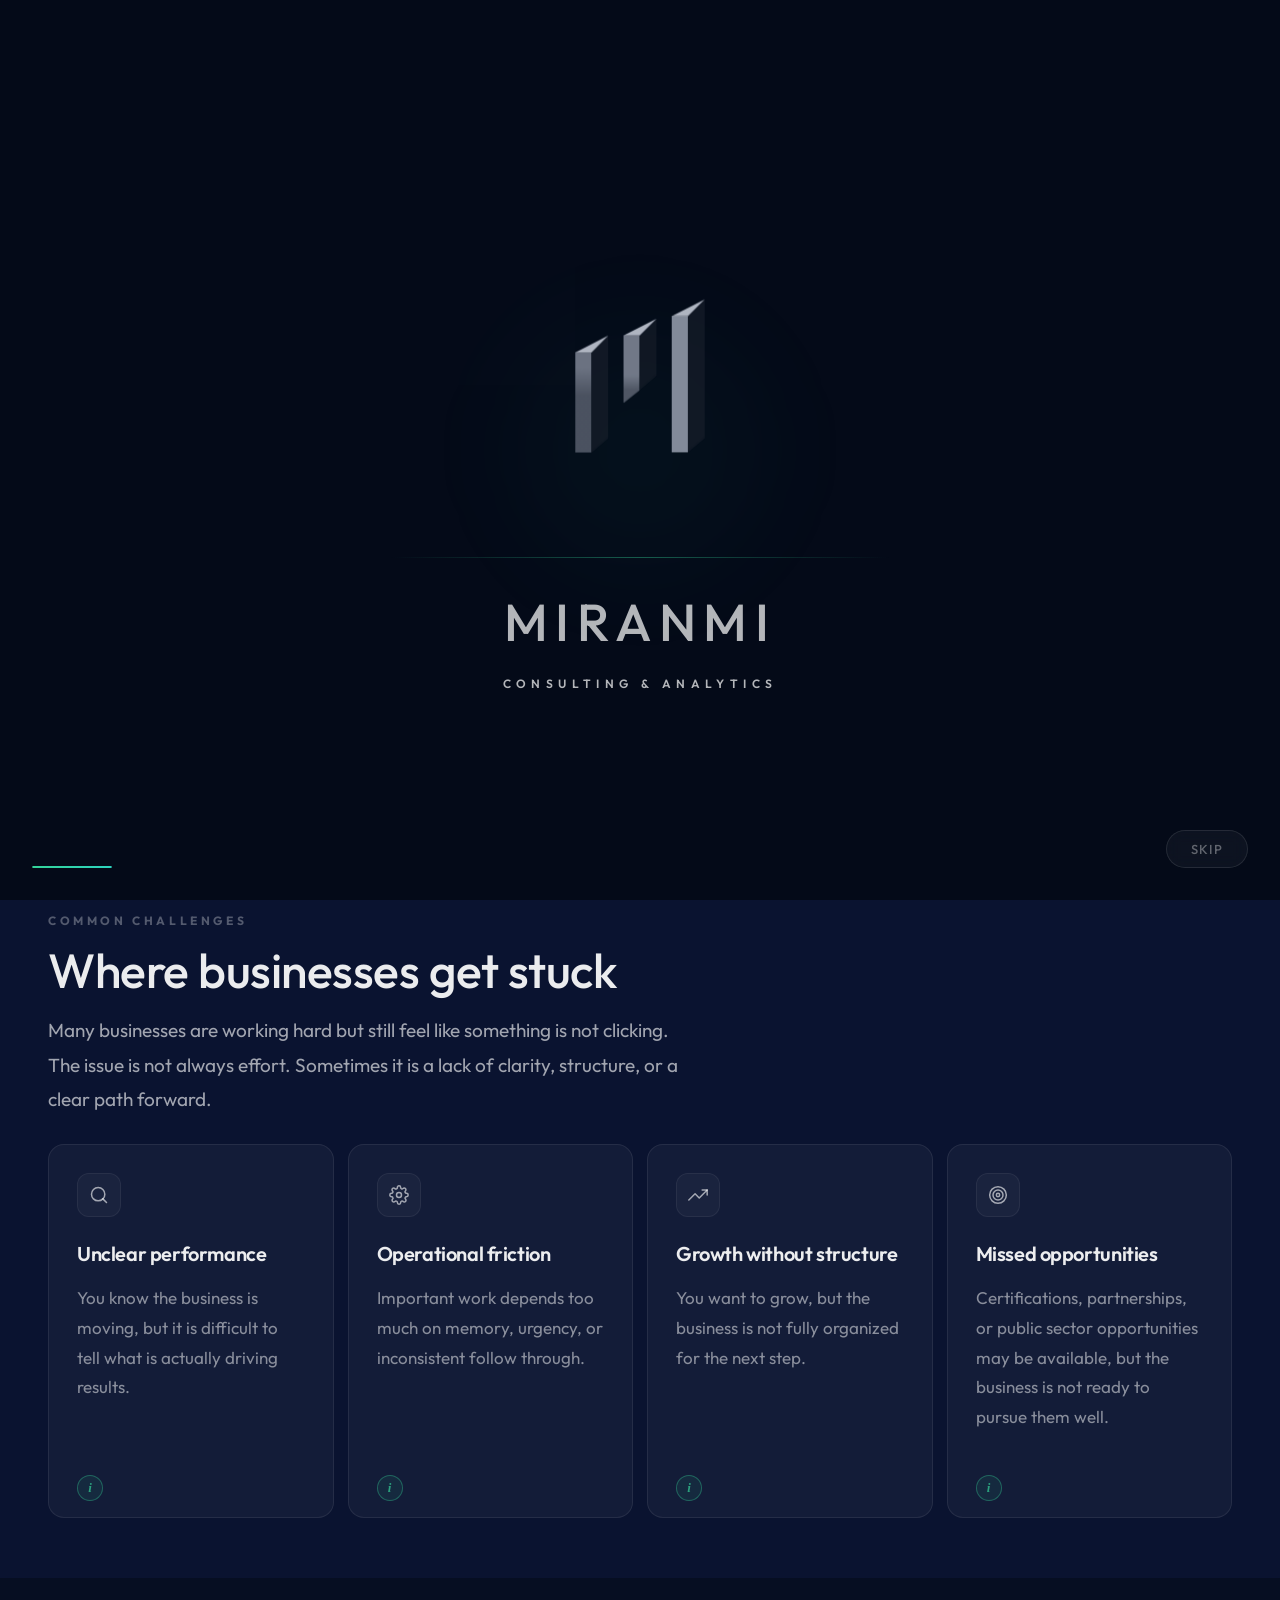
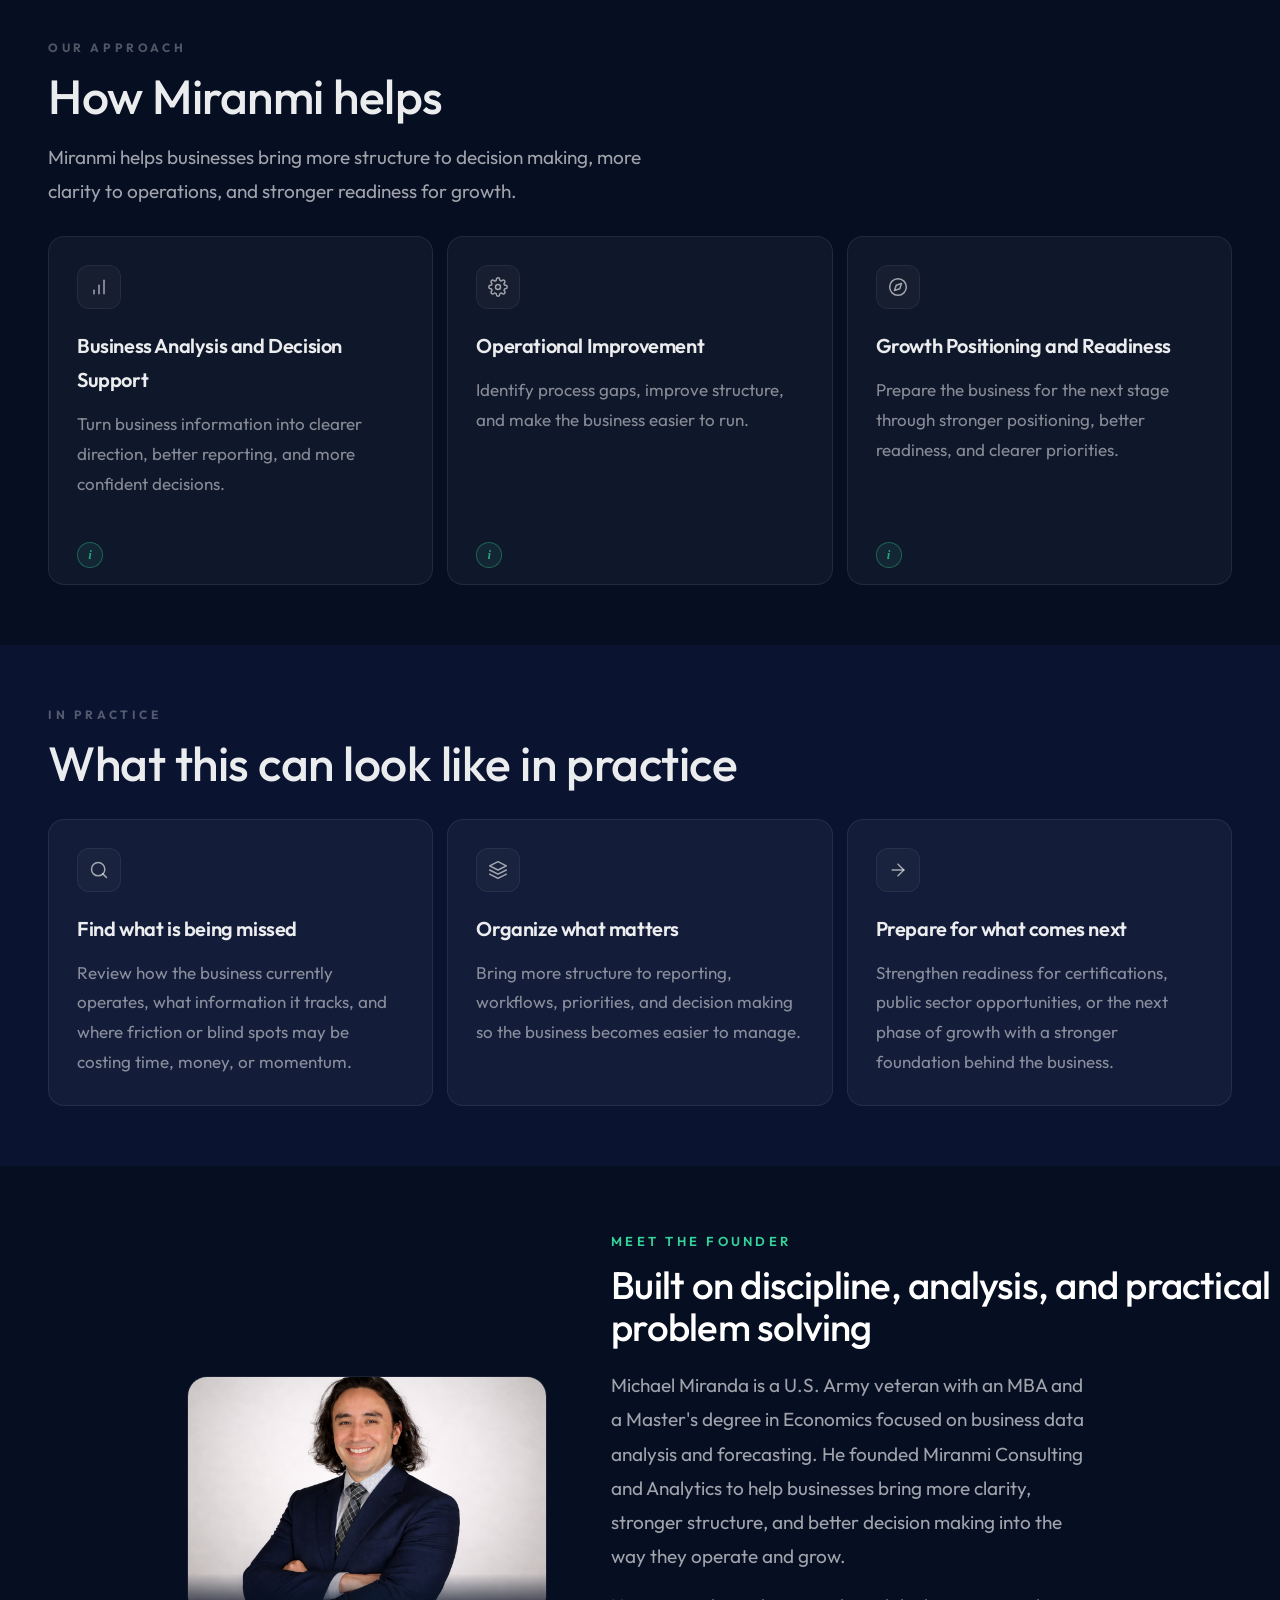
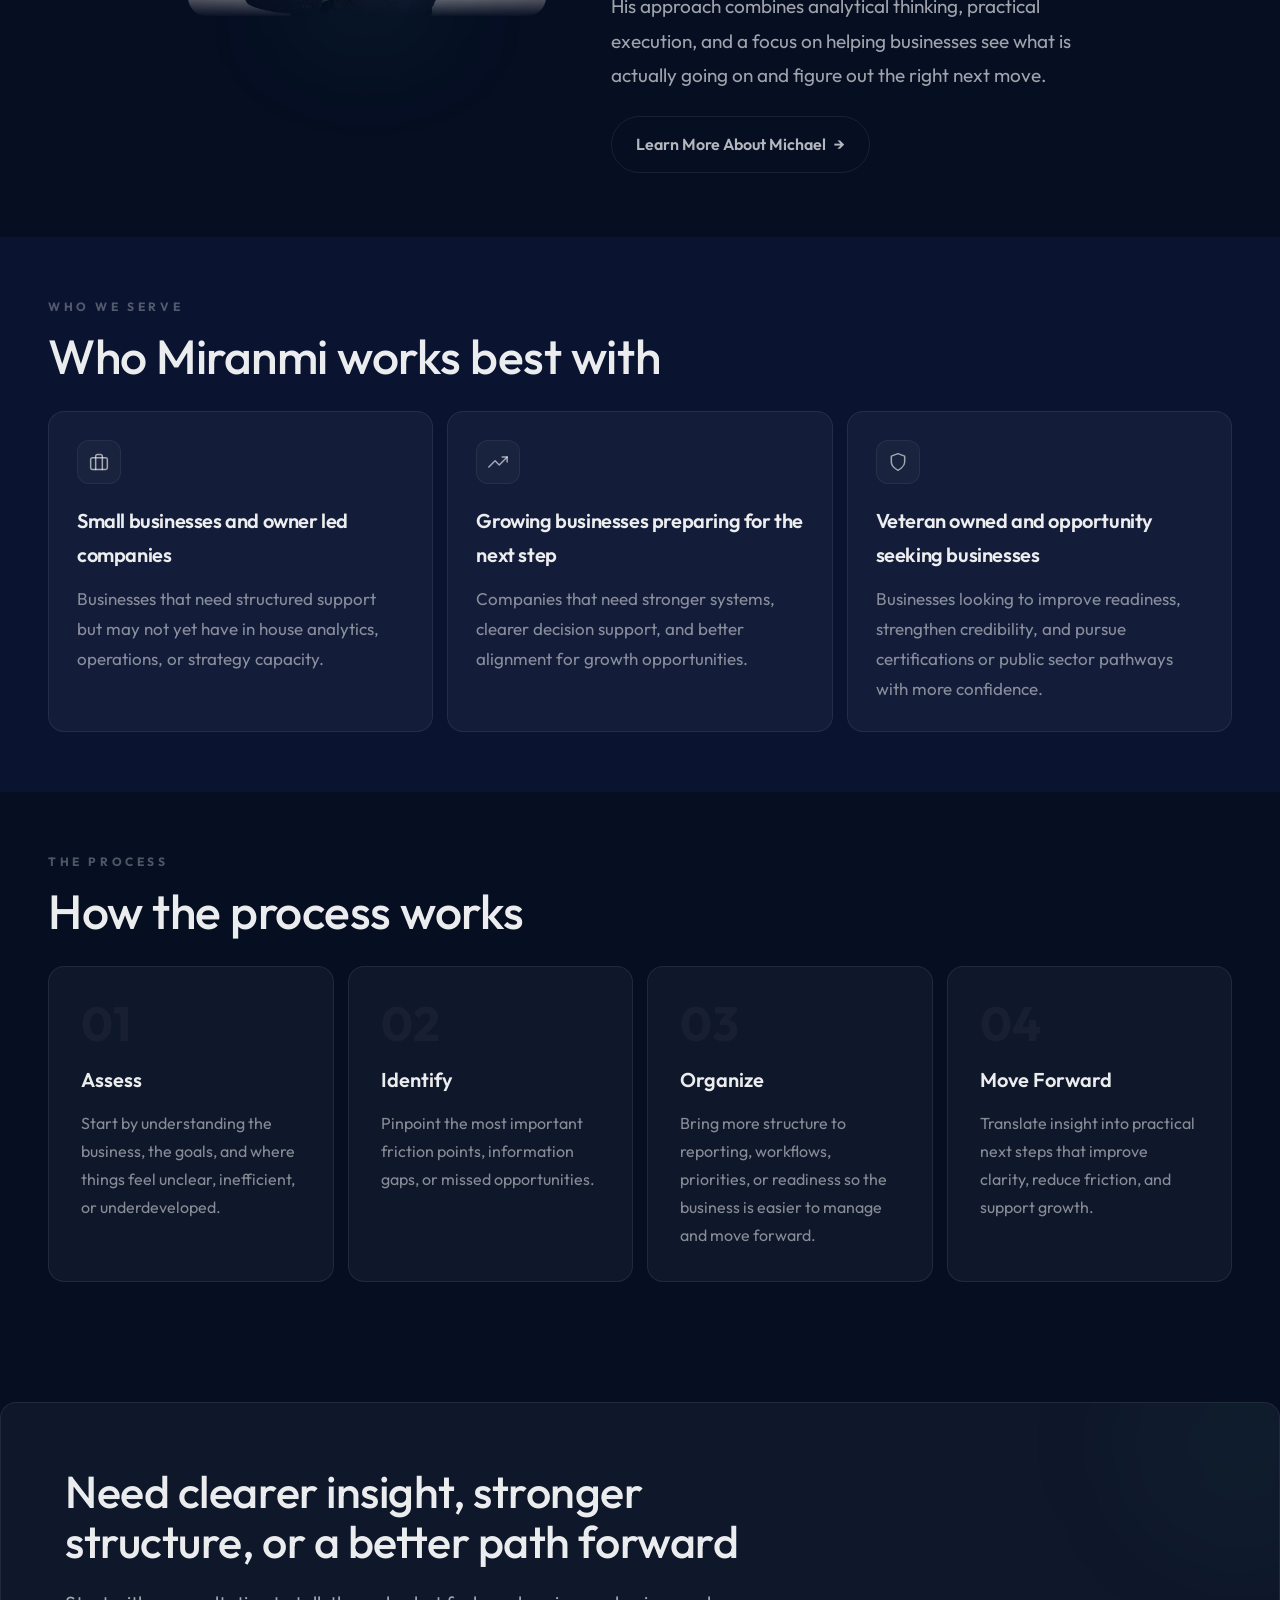
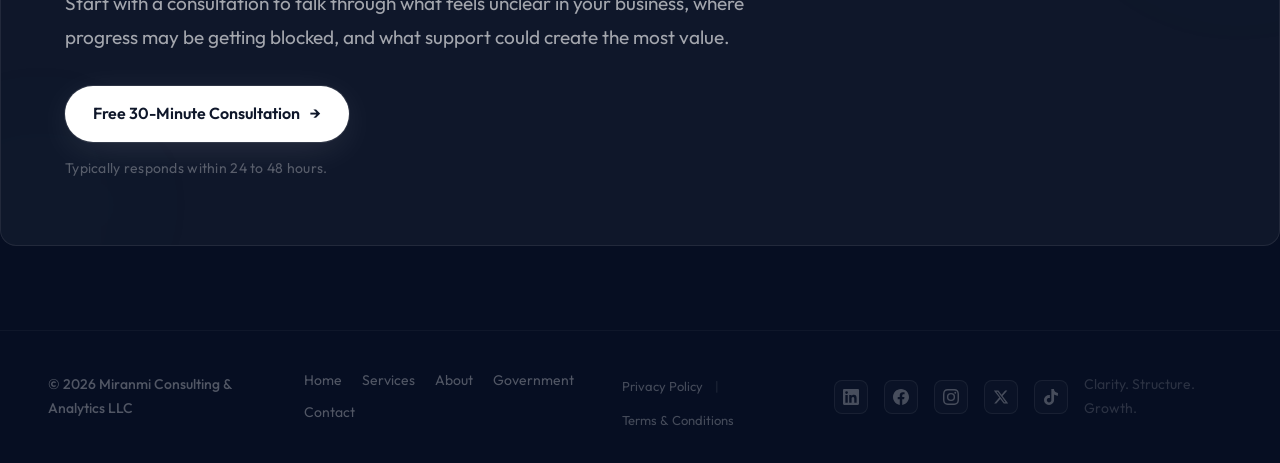
==== commit ad8d460a: "Add Privacy Policy and Terms pages for Twilio A2P 10DLC compliance - Created /privacy-policy/ and /t" ====
--- a/index.html
+++ b/index.html
@@ -529,6 +529,11 @@
         <a href="/government/">Government</a>
         <a href="/contact/">Contact</a>
       </nav>
+      <div class="footer-legal-links">
+        <a href="/privacy-policy/"><span data-i="en" lang="en">Privacy Policy</span><span data-i="es" lang="es">Política de Privacidad</span></a>
+        <span class="sep">|</span>
+        <a href="/terms/"><span data-i="en" lang="en">Terms & Conditions</span><span data-i="es" lang="es">Términos y Condiciones</span></a>
+      </div>
       <div class="footer-social">
         <a href="https://www.linkedin.com/company/miranmiconsulting" target="_blank" rel="noopener noreferrer" aria-label="LinkedIn"><svg viewBox="0 0 24 24"><path d="M20.447 20.452h-3.554v-5.569c0-1.328-.027-3.037-1.852-3.037-1.853 0-2.136 1.445-2.136 2.939v5.667H9.351V9h3.414v1.561h.046c.477-.9 1.637-1.85 3.37-1.85 3.601 0 4.267 2.37 4.267 5.455v6.286zM5.337 7.433a2.062 2.062 0 01-2.063-2.065 2.064 2.064 0 112.063 2.065zm1.782 13.019H3.555V9h3.564v11.452zM22.225 0H1.771C.792 0 0 .774 0 1.729v20.542C0 23.227.792 24 1.771 24h20.451C23.2 24 24 23.227 24 22.271V1.729C24 .774 23.2 0 22.222 0h.003z"/></svg></a>
         <a href="https://www.facebook.com/people/Miranmi-Consulting-Analytics/61582203251002/" target="_blank" rel="noopener noreferrer" aria-label="Facebook"><svg viewBox="0 0 24 24"><path d="M24 12.073c0-6.627-5.373-12-12-12s-12 5.373-12 12c0 5.99 4.388 10.954 10.125 11.854v-8.385H7.078v-3.47h3.047V9.43c0-3.007 1.792-4.669 4.533-4.669 1.312 0 2.686.235 2.686.235v2.953H15.83c-1.491 0-1.956.925-1.956 1.874v2.25h3.328l-.532 3.47h-2.796v8.385C19.612 23.027 24 18.062 24 12.073z"/></svg></a>
--- a/styles.css
+++ b/styles.css
@@ -726,6 +726,29 @@
 .cookie-decline { background: transparent; border: 1px solid rgba(255,255,255,0.08); color: rgba(255,255,255,0.5); }
 .cookie-decline:hover { border-color: rgba(255,255,255,0.15); color: rgba(255,255,255,0.7); }
 
+/* ===== LEGAL PAGES ===== */
+.legal-content { border-radius: 16px; border: 1px solid var(--border); background: var(--bg-card); padding: 28px; }
+@media (min-width: 640px) { .legal-content { padding: 40px; } }
+.legal-date { margin-bottom: 32px; font-size: 13px; font-weight: 500; text-transform: uppercase; letter-spacing: 0.2em; color: rgba(255,255,255,0.25); }
+.legal-section { margin-bottom: 32px; }
+.legal-section h2 { margin-bottom: 12px; font-size: 18px; font-weight: 600; letter-spacing: -0.01em; color: rgba(255,255,255,0.8); }
+.legal-section p { font-size: 15px; line-height: 1.85; color: rgba(255,255,255,0.45); margin-bottom: 12px; }
+.legal-section ul { list-style: disc; padding-left: 20px; margin-top: 8px; }
+.legal-section li { font-size: 15px; line-height: 1.85; color: rgba(255,255,255,0.45); margin-bottom: 6px; }
+.legal-section li.legal-emphasis { font-weight: 500; color: rgba(255,255,255,0.6); }
+.legal-section a { color: rgba(52,211,153,0.7); transition: color 0.3s; }
+.legal-section a:hover { color: var(--emerald); }
+.legal-contact { font-weight: 500; color: rgba(255,255,255,0.6); }
+
+/* ===== FOOTER COMPLIANCE ===== */
+.footer-compliance { margin-bottom: 20px; padding: 16px 20px; border-radius: 12px; border: 1px solid rgba(255,255,255,0.04); background: rgba(255,255,255,0.015); }
+.footer-compliance p { font-size: 12px; line-height: 1.8; color: rgba(255,255,255,0.3); }
+.footer-branding { margin-bottom: 20px; font-size: 12px; line-height: 1.7; color: rgba(255,255,255,0.2); }
+.footer-legal-links { display: flex; flex-wrap: wrap; align-items: center; gap: 12px; margin-top: 12px; font-size: 13px; }
+.footer-legal-links a { color: rgba(255,255,255,0.25); transition: color 0.3s; text-decoration: none; }
+.footer-legal-links a:hover { color: rgba(255,255,255,0.5); }
+.footer-legal-links .sep { color: rgba(255,255,255,0.1); }
+
 /* ===== TILT ===== */
 .card { transition: all 0.7s ease, transform 0.4s ease; }
 .card.tilt-active, .flip-card.tilt-active, .service-card.tilt-active { transition: all 0.7s ease, transform 0.15s ease; }
--- a/styles.css
+++ b/styles.css
@@ -726,6 +726,29 @@
 .cookie-decline { background: transparent; border: 1px solid rgba(255,255,255,0.08); color: rgba(255,255,255,0.5); }
 .cookie-decline:hover { border-color: rgba(255,255,255,0.15); color: rgba(255,255,255,0.7); }
 
+/* ===== LEGAL PAGES ===== */
+.legal-content { border-radius: 16px; border: 1px solid var(--border); background: var(--bg-card); padding: 28px; }
+@media (min-width: 640px) { .legal-content { padding: 40px; } }
+.legal-date { margin-bottom: 32px; font-size: 13px; font-weight: 500; text-transform: uppercase; letter-spacing: 0.2em; color: rgba(255,255,255,0.25); }
+.legal-section { margin-bottom: 32px; }
+.legal-section h2 { margin-bottom: 12px; font-size: 18px; font-weight: 600; letter-spacing: -0.01em; color: rgba(255,255,255,0.8); }
+.legal-section p { font-size: 15px; line-height: 1.85; color: rgba(255,255,255,0.45); margin-bottom: 12px; }
+.legal-section ul { list-style: disc; padding-left: 20px; margin-top: 8px; }
+.legal-section li { font-size: 15px; line-height: 1.85; color: rgba(255,255,255,0.45); margin-bottom: 6px; }
+.legal-section li.legal-emphasis { font-weight: 500; color: rgba(255,255,255,0.6); }
+.legal-section a { color: rgba(52,211,153,0.7); transition: color 0.3s; }
+.legal-section a:hover { color: var(--emerald); }
+.legal-contact { font-weight: 500; color: rgba(255,255,255,0.6); }
+
+/* ===== FOOTER COMPLIANCE ===== */
+.footer-compliance { margin-bottom: 20px; padding: 16px 20px; border-radius: 12px; border: 1px solid rgba(255,255,255,0.04); background: rgba(255,255,255,0.015); }
+.footer-compliance p { font-size: 12px; line-height: 1.8; color: rgba(255,255,255,0.3); }
+.footer-branding { margin-bottom: 20px; font-size: 12px; line-height: 1.7; color: rgba(255,255,255,0.2); }
+.footer-legal-links { display: flex; flex-wrap: wrap; align-items: center; gap: 12px; margin-top: 12px; font-size: 13px; }
+.footer-legal-links a { color: rgba(255,255,255,0.25); transition: color 0.3s; text-decoration: none; }
+.footer-legal-links a:hover { color: rgba(255,255,255,0.5); }
+.footer-legal-links .sep { color: rgba(255,255,255,0.1); }
+
 /* ===== TILT ===== */
 .card { transition: all 0.7s ease, transform 0.4s ease; }
 .card.tilt-active, .flip-card.tilt-active, .service-card.tilt-active { transition: all 0.7s ease, transform 0.15s ease; }
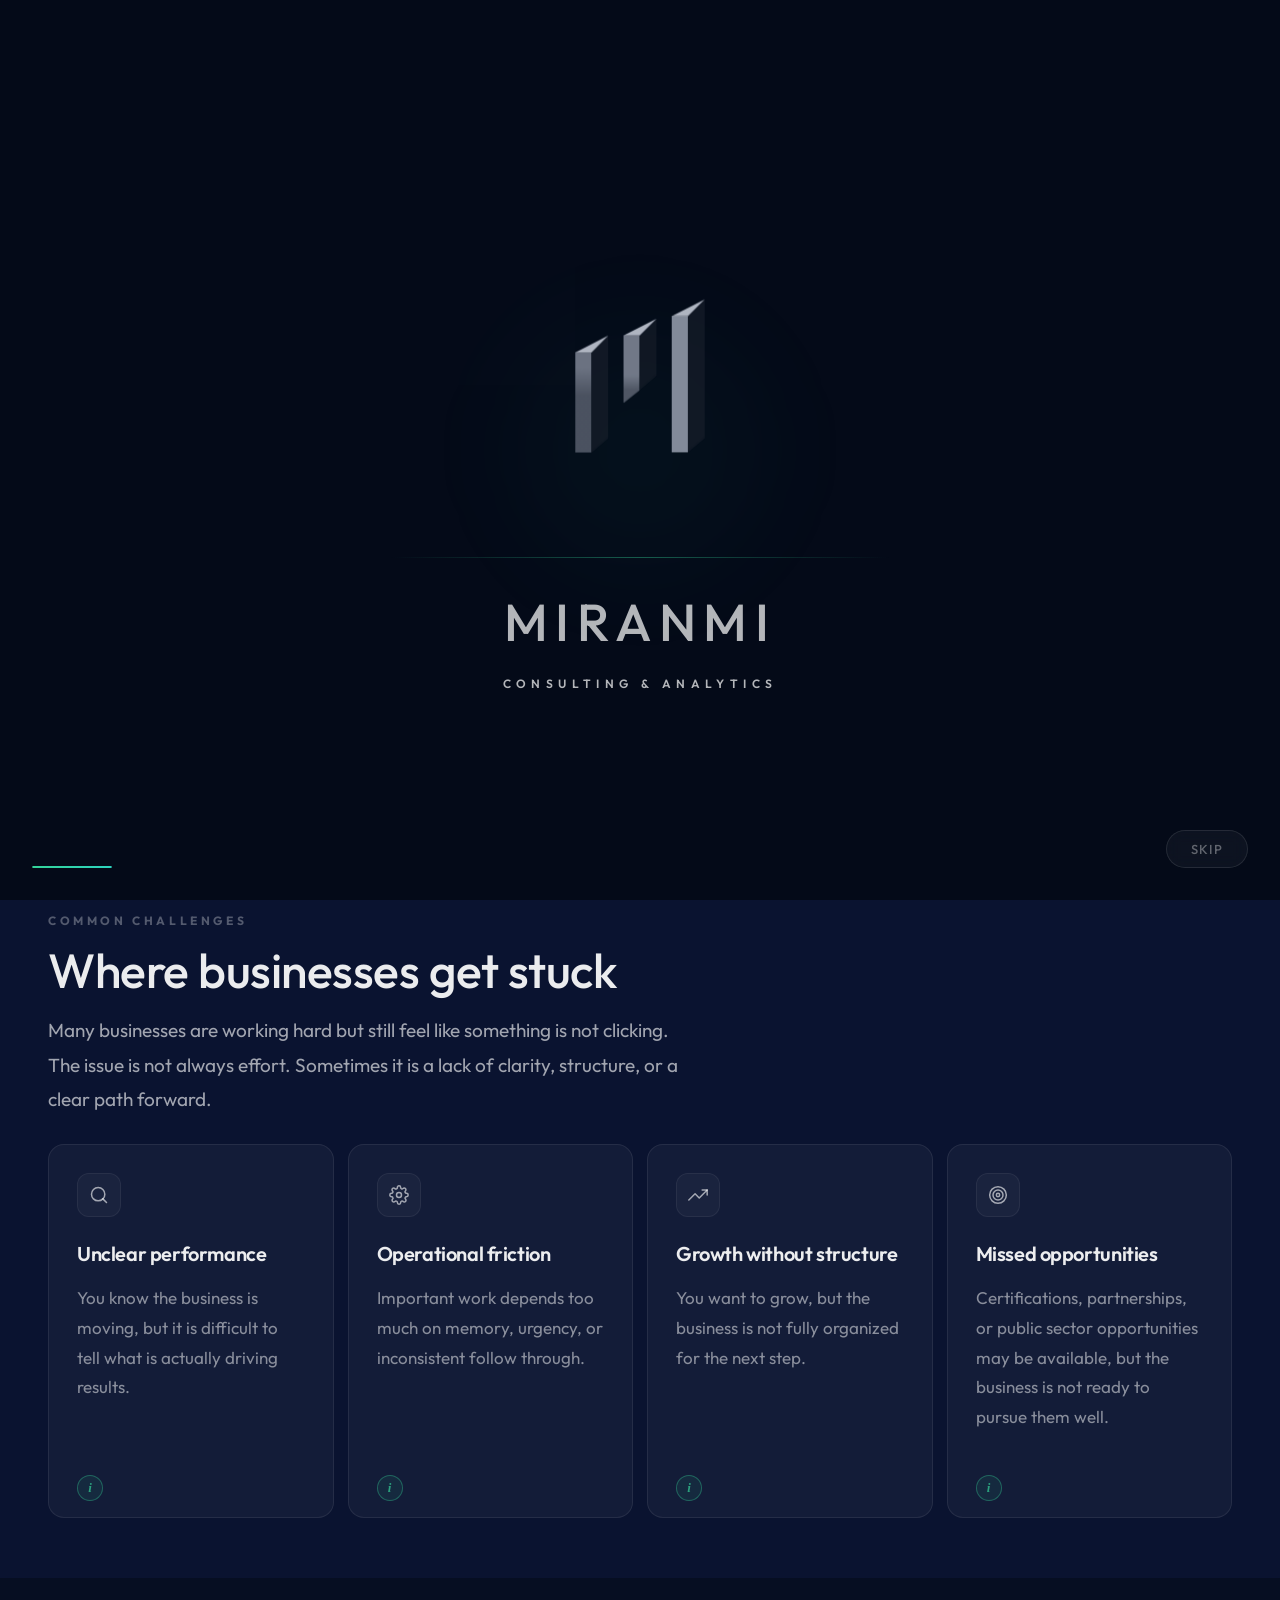
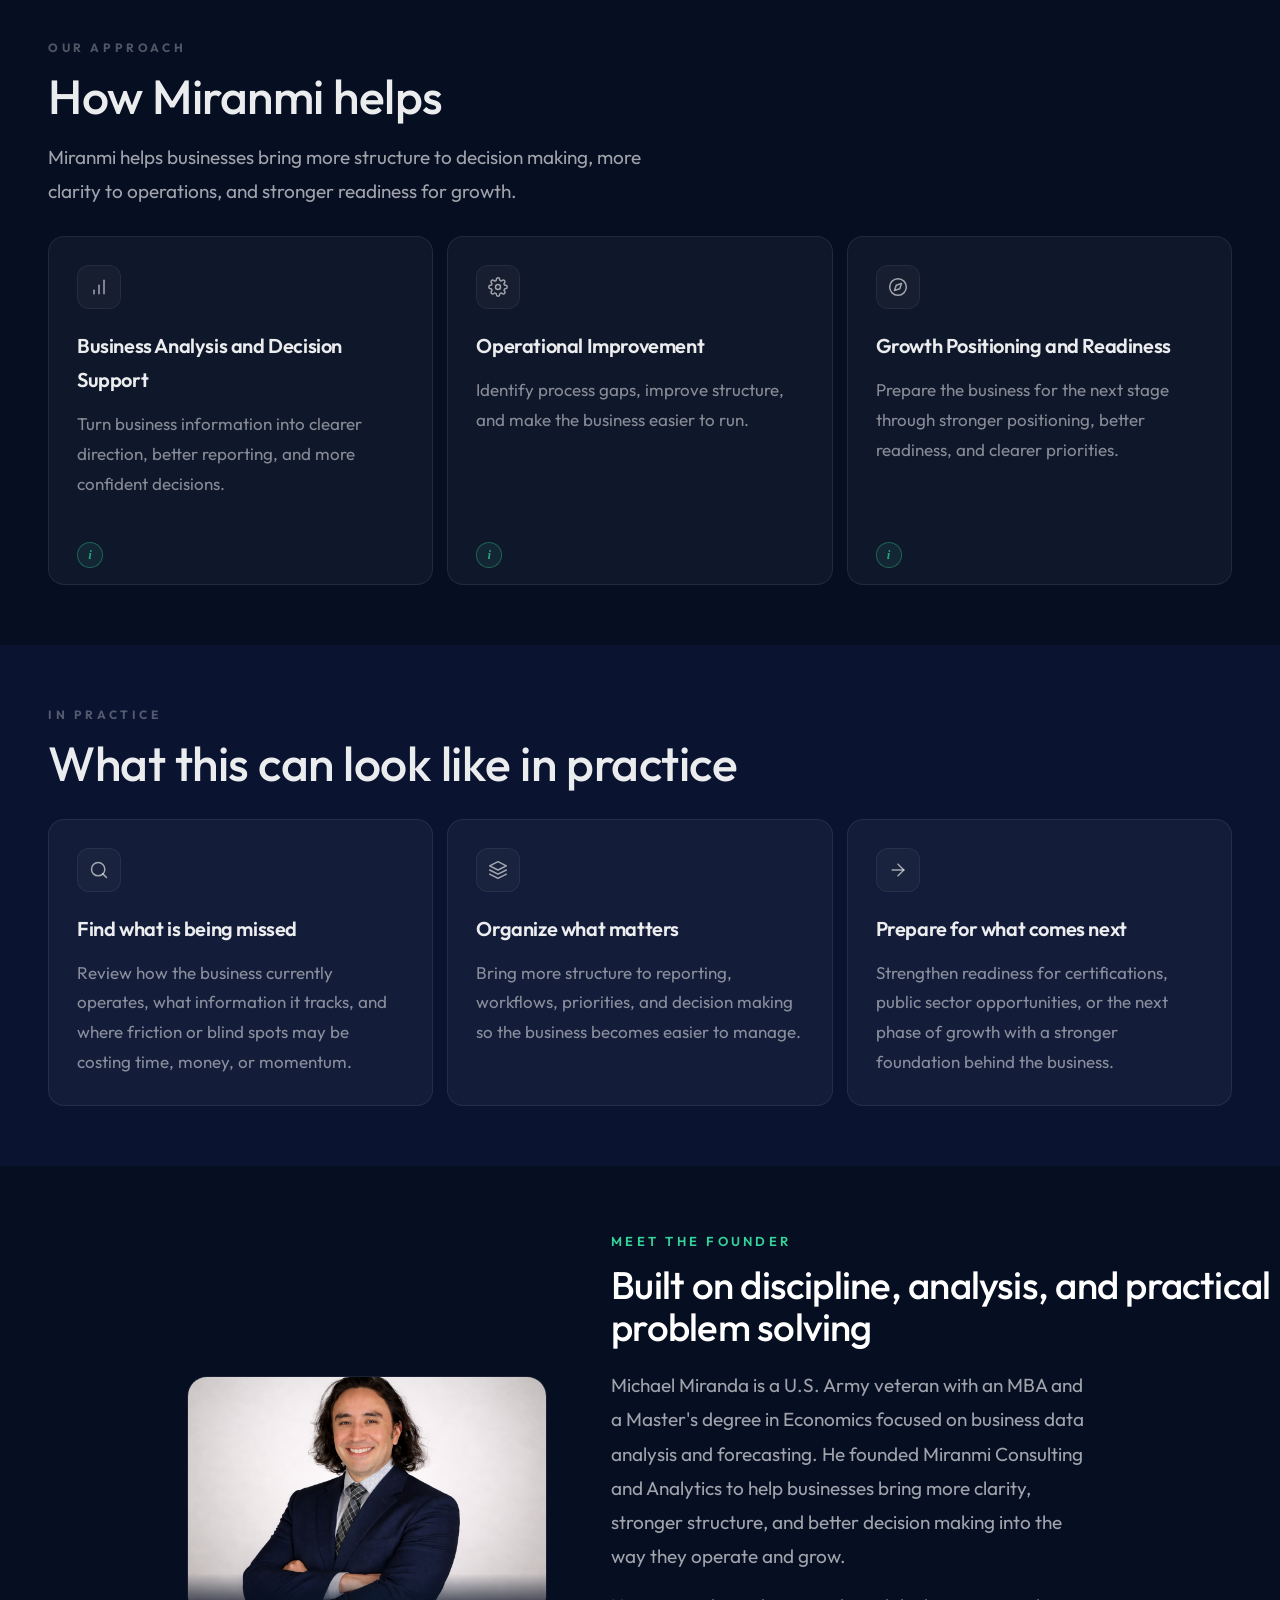
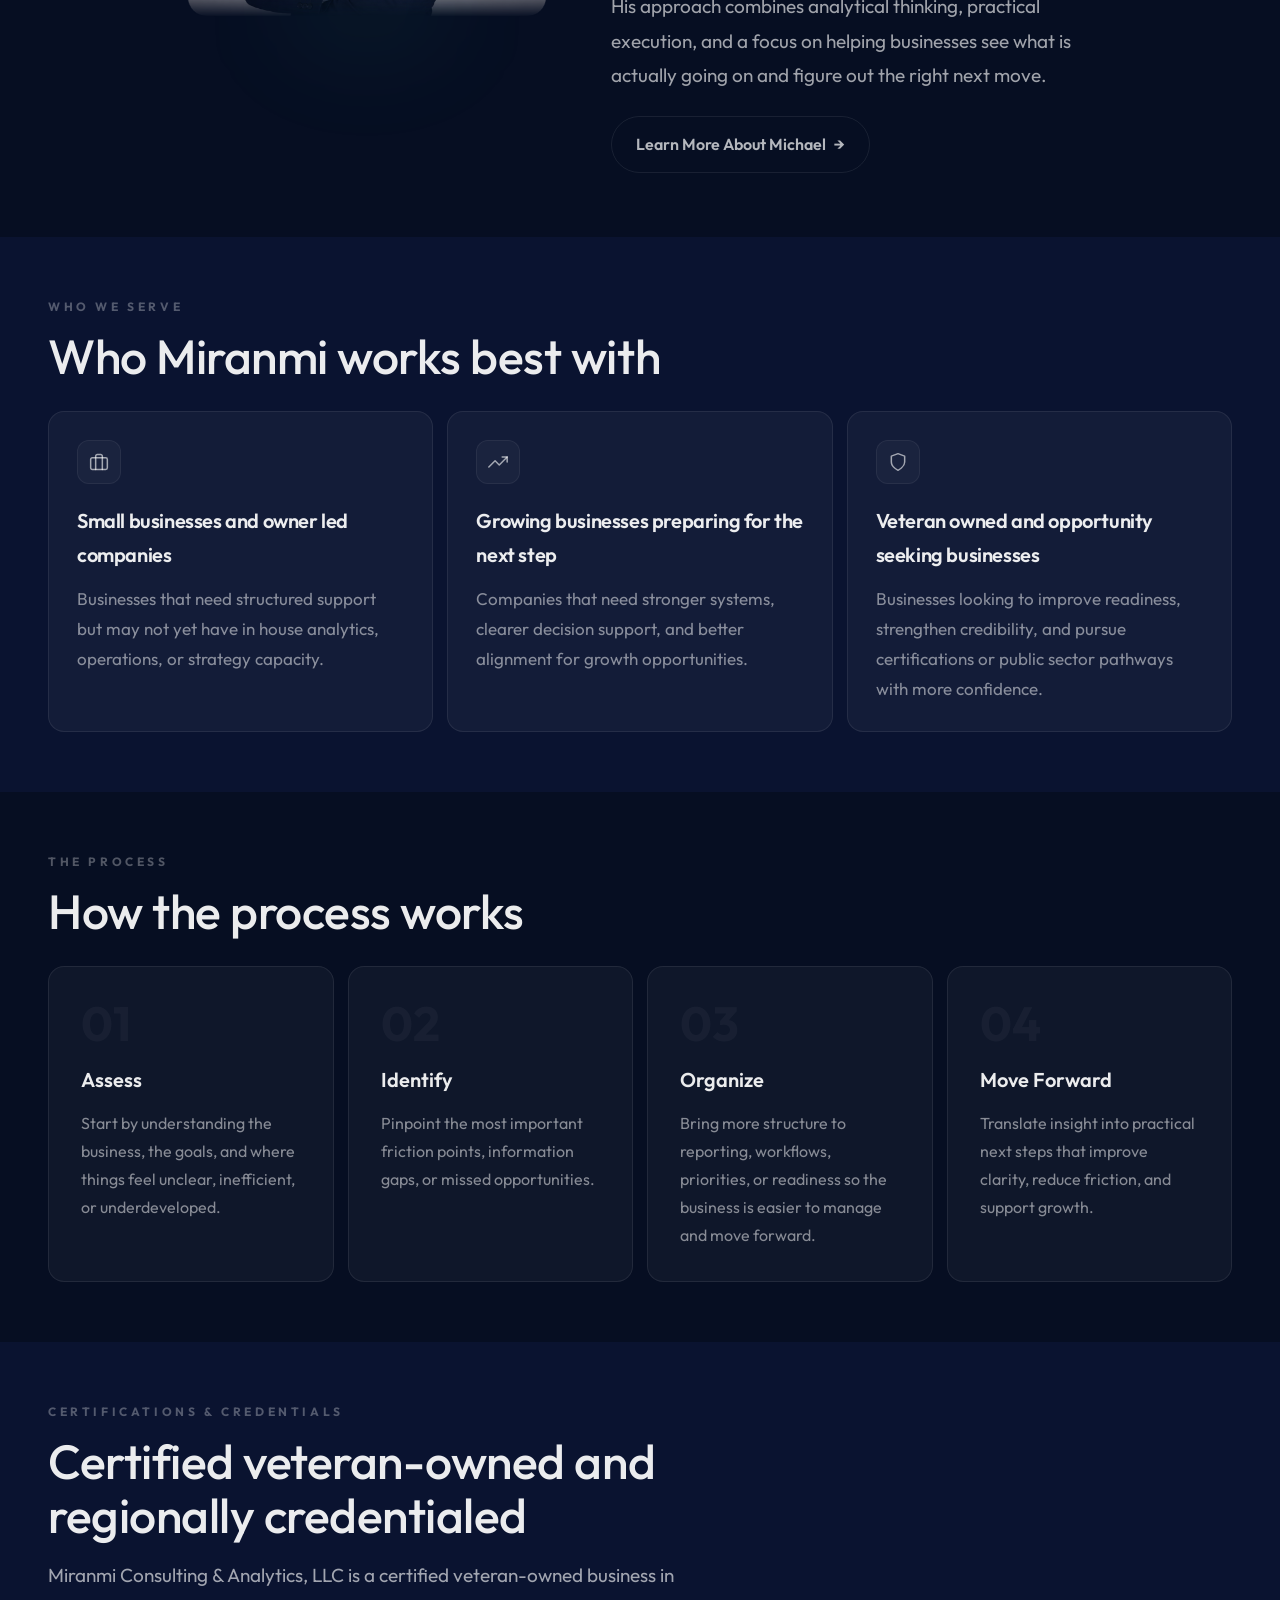
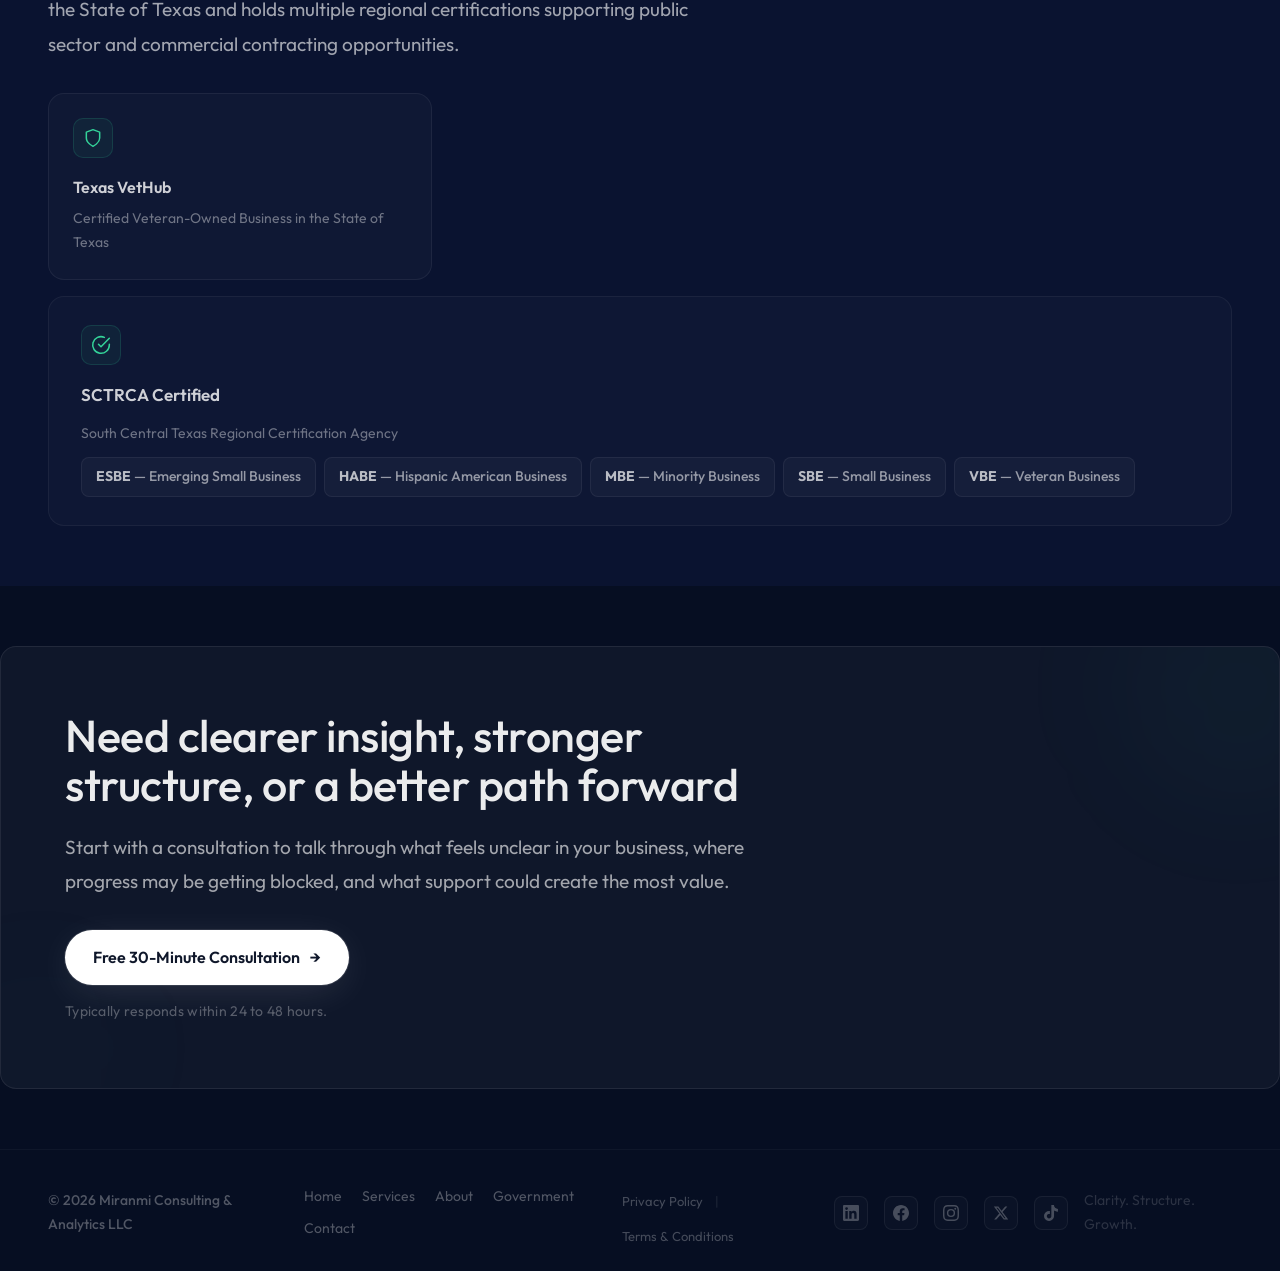
==== commit d5d00843: "Add certifications, fix footer spacing, and improve mobile UX - Sticky footer: flexbox layout on bod" ====
--- a/index.html
+++ b/index.html
@@ -500,6 +500,34 @@
     </div>
   </div>
 </section>
+<section class="section-pad section-alt"><div class="container">
+  <div class="reveal">
+    <div class="section-label"><span data-i="en" lang="en">Certifications & Credentials</span><span data-i="es" lang="es">Certificaciones y Credenciales</span></div>
+    <h2 class="section-title serif"><span data-i="en" lang="en">Certified veteran-owned and regionally credentialed</span><span data-i="es" lang="es">Certificado como empresa de veterano y acreditado regionalmente</span></h2>
+    <p class="section-text"><span data-i="en" lang="en">Miranmi Consulting & Analytics, LLC is a certified veteran-owned business in the State of Texas and holds multiple regional certifications supporting public sector and commercial contracting opportunities.</span><span data-i="es" lang="es">Miranmi Consulting & Analytics, LLC es una empresa certificada de propietario veterano en el Estado de Texas y posee múltiples certificaciones regionales que respaldan oportunidades de contratación del sector público y comercial.</span></p>
+  </div>
+  <div class="certs-grid">
+    <div class="cert-card reveal">
+      <div class="cert-card-icon"><svg viewBox="0 0 24 24"><path d="M12 22s8-4 8-10V5l-8-3-8 3v7c0 6 8 10 8 10z"/></svg></div>
+      <h3><span data-i="en" lang="en">Texas VetHub</span><span data-i="es" lang="es">Texas VetHub</span></h3>
+      <p><span data-i="en" lang="en">Certified Veteran-Owned Business in the State of Texas</span><span data-i="es" lang="es">Empresa Certificada de Propietario Veterano en el Estado de Texas</span></p>
+    </div>
+    <div class="certs-full reveal" style="transition-delay:0.08s">
+      <div class="certs-full-inner">
+        <div class="cert-card-icon"><svg viewBox="0 0 24 24"><path d="M22 11.08V12a10 10 0 1 1-5.93-9.14"/><polyline points="22 4 12 14.01 9 11.01"/></svg></div>
+        <h3><span data-i="en" lang="en">SCTRCA Certified</span><span data-i="es" lang="es">Certificado SCTRCA</span></h3>
+        <p style="font-size:14px;color:rgba(255,255,255,0.4);margin-bottom:12px;"><span data-i="en" lang="en">South Central Texas Regional Certification Agency</span><span data-i="es" lang="es">Agencia de Certificación Regional del Centro Sur de Texas</span></p>
+        <div class="sctrca-grid">
+          <span class="sctrca-badge"><strong>ESBE</strong> — <span data-i="en" lang="en">Emerging Small Business</span><span data-i="es" lang="es">Pequeña Empresa Emergente</span></span>
+          <span class="sctrca-badge"><strong>HABE</strong> — <span data-i="en" lang="en">Hispanic American Business</span><span data-i="es" lang="es">Empresa Hispanoamericana</span></span>
+          <span class="sctrca-badge"><strong>MBE</strong> — <span data-i="en" lang="en">Minority Business</span><span data-i="es" lang="es">Empresa Minoritaria</span></span>
+          <span class="sctrca-badge"><strong>SBE</strong> — <span data-i="en" lang="en">Small Business</span><span data-i="es" lang="es">Pequeña Empresa</span></span>
+          <span class="sctrca-badge"><strong>VBE</strong> — <span data-i="en" lang="en">Veteran Business</span><span data-i="es" lang="es">Empresa de Veterano</span></span>
+        </div>
+      </div>
+    </div>
+  </div>
+</div></section>
 <section class="container section-pad">
   <div class="reveal-scale">
     <div class="cta-section">
--- a/styles.css
+++ b/styles.css
@@ -22,7 +22,7 @@
   --teal: #2dd4bf;
 }
 
-html { scroll-behavior: smooth; scroll-padding-top: 72px; }
+html { scroll-behavior: smooth; scroll-padding-top: 72px; height: 100%; }
 
 body {
   font-family: 'Outfit', sans-serif;
@@ -32,6 +32,9 @@
   font-size: 19px;
   -webkit-font-smoothing: antialiased;
   overflow-x: hidden;
+  min-height: 100%;
+  display: flex;
+  flex-direction: column;
 }
 
 .serif { font-family: 'Avenir Next Condensed', 'Avenir Next', 'Avenir', 'Outfit', sans-serif; font-weight: 500; letter-spacing: -0.02em; }
@@ -44,6 +47,8 @@
 @media (min-width: 400px) { .container { padding: 0 32px; } }
 @media (min-width: 640px) { .container { padding: 0 40px; } }
 @media (min-width: 1024px) { .container { padding: 0 48px; } }
+
+#main-content { flex: 1; }
 
 /* ===== SCROLL PROGRESS ===== */
 .scroll-line {
@@ -524,6 +529,48 @@
   border: 1px solid var(--emerald-border); background: rgba(52,211,153,0.06);
   font-size: 15px; font-weight: 500; color: rgba(52,211,153,0.8);
 }
+
+/* ===== CERTIFICATIONS SECTION ===== */
+.certs-section { padding: 48px 0; }
+@media (min-width: 768px) { .certs-section { padding: 60px 0; } }
+.certs-grid { display: grid; gap: 16px; margin-top: 32px; }
+@media (min-width: 640px) { .certs-grid { grid-template-columns: repeat(2, 1fr); } }
+@media (min-width: 900px) { .certs-grid { grid-template-columns: repeat(3, 1fr); } }
+.cert-card {
+  padding: 24px; border-radius: 16px;
+  border: 1px solid rgba(255,255,255,0.06); background: rgba(255,255,255,0.025);
+  transition: all 0.5s;
+}
+.cert-card:hover { border-color: rgba(52,211,153,0.15); background: rgba(52,211,153,0.03); }
+.cert-card-icon {
+  display: flex; align-items: center; justify-content: center;
+  width: 40px; height: 40px; border-radius: 10px; margin-bottom: 16px;
+  border: 1px solid rgba(52,211,153,0.15); background: rgba(52,211,153,0.06);
+}
+.cert-card-icon svg { width: 20px; height: 20px; stroke: var(--emerald); fill: none; stroke-width: 1.8; stroke-linecap: round; stroke-linejoin: round; }
+.cert-card h3 { font-size: 16px; font-weight: 600; color: rgba(255,255,255,0.8); margin-bottom: 6px; }
+.cert-card p { font-size: 14px; line-height: 1.7; color: rgba(255,255,255,0.4); }
+.cert-card .cert-label {
+  display: inline-block; margin-bottom: 12px; padding: 4px 10px; border-radius: 6px;
+  font-size: 11px; font-weight: 600; text-transform: uppercase; letter-spacing: 0.1em;
+  background: rgba(52,211,153,0.08); color: rgba(52,211,153,0.7);
+}
+.certs-meta { margin-top: 20px; font-size: 13px; color: rgba(255,255,255,0.2); }
+.certs-full { grid-column: 1 / -1; }
+.certs-full-inner {
+  padding: 28px 32px; border-radius: 16px;
+  border: 1px solid rgba(255,255,255,0.05); background: rgba(255,255,255,0.02);
+}
+.certs-full-inner h3 { font-size: 17px; font-weight: 600; color: rgba(255,255,255,0.8); margin-bottom: 12px; }
+.sctrca-grid { display: flex; flex-wrap: wrap; gap: 8px; margin-top: 12px; }
+.sctrca-badge {
+  padding: 7px 14px; border-radius: 8px;
+  border: 1px solid rgba(255,255,255,0.06); background: rgba(255,255,255,0.03);
+  font-size: 14px; font-weight: 500; color: rgba(255,255,255,0.55);
+  transition: all 0.3s;
+}
+.sctrca-badge:hover { border-color: rgba(52,211,153,0.2); color: rgba(52,211,153,0.8); background: rgba(52,211,153,0.05); }
+.sctrca-badge strong { color: rgba(255,255,255,0.7); }
 
 /* ===== FOUNDER ===== */
 .founder-section { padding: 64px 0; }
@@ -614,11 +661,12 @@
 
 /* ===== FOOTER ===== */
 .footer {
-  position: relative; z-index: 10; margin-top: 24px;
+  position: relative; z-index: 10; margin-top: 0;
   border-top: 1px solid rgba(255,255,255,0.04);
+  flex-shrink: 0;
 }
 .footer-inner {
-  display: flex; flex-direction: column; gap: 16px; padding: 32px 0;
+  display: flex; flex-direction: column; gap: 16px; padding: 28px 0 24px;
 }
 @media (min-width: 1024px) { .footer-inner { flex-direction: row; align-items: center; justify-content: space-between; } }
 .footer-copy { font-size: 14px; font-weight: 500; color: var(--text-muted); }
@@ -727,28 +775,60 @@
 .cookie-decline:hover { border-color: rgba(255,255,255,0.15); color: rgba(255,255,255,0.7); }
 
 /* ===== LEGAL PAGES ===== */
-.legal-content { border-radius: 16px; border: 1px solid var(--border); background: var(--bg-card); padding: 28px; }
-@media (min-width: 640px) { .legal-content { padding: 40px; } }
-.legal-date { margin-bottom: 32px; font-size: 13px; font-weight: 500; text-transform: uppercase; letter-spacing: 0.2em; color: rgba(255,255,255,0.25); }
-.legal-section { margin-bottom: 32px; }
-.legal-section h2 { margin-bottom: 12px; font-size: 18px; font-weight: 600; letter-spacing: -0.01em; color: rgba(255,255,255,0.8); }
-.legal-section p { font-size: 15px; line-height: 1.85; color: rgba(255,255,255,0.45); margin-bottom: 12px; }
-.legal-section ul { list-style: disc; padding-left: 20px; margin-top: 8px; }
-.legal-section li { font-size: 15px; line-height: 1.85; color: rgba(255,255,255,0.45); margin-bottom: 6px; }
-.legal-section li.legal-emphasis { font-weight: 500; color: rgba(255,255,255,0.6); }
-.legal-section a { color: rgba(52,211,153,0.7); transition: color 0.3s; }
+.legal-wrap { max-width: 860px; margin: 0 auto; padding-bottom: 64px; }
+.legal-date { margin-bottom: 12px; font-size: 13px; font-weight: 500; text-transform: uppercase; letter-spacing: 0.2em; color: rgba(255,255,255,0.2); }
+.legal-intro { font-size: 16px; line-height: 1.8; color: rgba(255,255,255,0.4); margin-bottom: 48px; padding-bottom: 40px; border-bottom: 1px solid rgba(255,255,255,0.05); }
+.legal-section { margin-bottom: 48px; padding-bottom: 40px; border-bottom: 1px solid rgba(255,255,255,0.04); }
+.legal-section:last-child { border-bottom: none; margin-bottom: 0; padding-bottom: 0; }
+.legal-section h2 { margin-bottom: 20px; font-size: clamp(20px, 2.5vw, 26px); font-weight: 600; letter-spacing: -0.02em; color: rgba(255,255,255,0.88); }
+.legal-section h3 { margin-top: 24px; margin-bottom: 12px; font-size: 17px; font-weight: 600; color: rgba(255,255,255,0.6); letter-spacing: 0.01em; }
+.legal-section p { font-size: 15px; line-height: 1.8; color: rgba(255,255,255,0.45); margin-bottom: 14px; max-width: 720px; }
+.legal-section ul { list-style: none; padding-left: 0; margin-top: 12px; margin-bottom: 16px; }
+.legal-section li { font-size: 15px; line-height: 1.75; color: rgba(255,255,255,0.45); margin-bottom: 10px; padding-left: 20px; position: relative; }
+.legal-section li::before { content: ""; position: absolute; left: 0; top: 11px; width: 5px; height: 5px; border-radius: 50%; background: rgba(52,211,153,0.4); }
+.legal-section li.legal-emphasis { font-weight: 600; color: rgba(255,255,255,0.7); }
+.legal-section li.legal-emphasis::before { background: var(--emerald); box-shadow: 0 0 6px rgba(52,211,153,0.4); }
+.legal-section a { color: rgba(52,211,153,0.7); transition: color 0.3s; text-decoration: none; }
 .legal-section a:hover { color: var(--emerald); }
-.legal-contact { font-weight: 500; color: rgba(255,255,255,0.6); }
-
-/* ===== FOOTER COMPLIANCE ===== */
-.footer-compliance { margin-bottom: 20px; padding: 16px 20px; border-radius: 12px; border: 1px solid rgba(255,255,255,0.04); background: rgba(255,255,255,0.015); }
-.footer-compliance p { font-size: 12px; line-height: 1.8; color: rgba(255,255,255,0.3); }
-.footer-branding { margin-bottom: 20px; font-size: 12px; line-height: 1.7; color: rgba(255,255,255,0.2); }
+.legal-callout { margin: 20px 0; padding: 20px 24px; border-radius: 12px; border: 1px solid rgba(52,211,153,0.1); background: rgba(52,211,153,0.03); }
+.legal-callout p { color: rgba(255,255,255,0.55); margin-bottom: 8px; }
+.legal-callout p:last-child { margin-bottom: 0; }
+.legal-callout strong { color: rgba(255,255,255,0.8); font-weight: 600; }
+.legal-contact-card { margin-top: 8px; padding: 24px 28px; border-radius: 14px; border: 1px solid rgba(255,255,255,0.06); background: rgba(255,255,255,0.025); }
+.legal-contact-card p { margin-bottom: 6px; }
+.legal-contact-name { font-size: 17px; font-weight: 600; color: rgba(255,255,255,0.8); margin-bottom: 14px; }
+.legal-label { display: inline-block; font-size: 11px; font-weight: 600; text-transform: uppercase; letter-spacing: 0.15em; color: rgba(255,255,255,0.25); min-width: 56px; margin-right: 8px; }
 .footer-legal-links { display: flex; flex-wrap: wrap; align-items: center; gap: 12px; margin-top: 12px; font-size: 13px; }
 .footer-legal-links a { color: rgba(255,255,255,0.25); transition: color 0.3s; text-decoration: none; }
 .footer-legal-links a:hover { color: rgba(255,255,255,0.5); }
 .footer-legal-links .sep { color: rgba(255,255,255,0.1); }
 
+/* ===== MOBILE UX FIXES ===== */
+@media (max-width: 639px) {
+  .section-pad { padding: 36px 0; }
+  .page-hero { padding: 48px 0 32px; }
+  .footer-inner { gap: 14px; padding: 24px 0 20px; }
+  .footer-nav { gap: 6px 16px; }
+  .footer-social a { width: 32px; height: 32px; }
+  .cta-section { padding: 28px 20px; }
+  .cta-section h2 { font-size: clamp(1.3rem, 5vw, 1.8rem); }
+  .cta-section p { font-size: 15px; }
+  .btn-primary { padding: 14px 24px; font-size: 15px; }
+  .card { padding: 20px; }
+  .card h3 { font-size: 17px; }
+  .card p { font-size: 14px; }
+  .certs-grid { gap: 12px; }
+  .cert-card { padding: 20px; }
+  .certs-full-inner { padding: 20px; }
+  .sctrca-badge { font-size: 13px; padding: 6px 10px; }
+  .legal-wrap { padding-bottom: 40px; }
+  .legal-section { margin-bottom: 32px; padding-bottom: 28px; }
+  .legal-callout { padding: 16px 18px; }
+  .legal-contact-card { padding: 20px; }
+  .cookie-banner { padding: 14px 16px; gap: 12px; }
+  .cookie-banner p { font-size: 13px; }
+}
+
 /* ===== TILT ===== */
 .card { transition: all 0.7s ease, transform 0.4s ease; }
 .card.tilt-active, .flip-card.tilt-active, .service-card.tilt-active { transition: all 0.7s ease, transform 0.15s ease; }
--- a/styles.css
+++ b/styles.css
@@ -22,7 +22,7 @@
   --teal: #2dd4bf;
 }
 
-html { scroll-behavior: smooth; scroll-padding-top: 72px; }
+html { scroll-behavior: smooth; scroll-padding-top: 72px; height: 100%; }
 
 body {
   font-family: 'Outfit', sans-serif;
@@ -32,6 +32,9 @@
   font-size: 19px;
   -webkit-font-smoothing: antialiased;
   overflow-x: hidden;
+  min-height: 100%;
+  display: flex;
+  flex-direction: column;
 }
 
 .serif { font-family: 'Avenir Next Condensed', 'Avenir Next', 'Avenir', 'Outfit', sans-serif; font-weight: 500; letter-spacing: -0.02em; }
@@ -44,6 +47,8 @@
 @media (min-width: 400px) { .container { padding: 0 32px; } }
 @media (min-width: 640px) { .container { padding: 0 40px; } }
 @media (min-width: 1024px) { .container { padding: 0 48px; } }
+
+#main-content { flex: 1; }
 
 /* ===== SCROLL PROGRESS ===== */
 .scroll-line {
@@ -524,6 +529,48 @@
   border: 1px solid var(--emerald-border); background: rgba(52,211,153,0.06);
   font-size: 15px; font-weight: 500; color: rgba(52,211,153,0.8);
 }
+
+/* ===== CERTIFICATIONS SECTION ===== */
+.certs-section { padding: 48px 0; }
+@media (min-width: 768px) { .certs-section { padding: 60px 0; } }
+.certs-grid { display: grid; gap: 16px; margin-top: 32px; }
+@media (min-width: 640px) { .certs-grid { grid-template-columns: repeat(2, 1fr); } }
+@media (min-width: 900px) { .certs-grid { grid-template-columns: repeat(3, 1fr); } }
+.cert-card {
+  padding: 24px; border-radius: 16px;
+  border: 1px solid rgba(255,255,255,0.06); background: rgba(255,255,255,0.025);
+  transition: all 0.5s;
+}
+.cert-card:hover { border-color: rgba(52,211,153,0.15); background: rgba(52,211,153,0.03); }
+.cert-card-icon {
+  display: flex; align-items: center; justify-content: center;
+  width: 40px; height: 40px; border-radius: 10px; margin-bottom: 16px;
+  border: 1px solid rgba(52,211,153,0.15); background: rgba(52,211,153,0.06);
+}
+.cert-card-icon svg { width: 20px; height: 20px; stroke: var(--emerald); fill: none; stroke-width: 1.8; stroke-linecap: round; stroke-linejoin: round; }
+.cert-card h3 { font-size: 16px; font-weight: 600; color: rgba(255,255,255,0.8); margin-bottom: 6px; }
+.cert-card p { font-size: 14px; line-height: 1.7; color: rgba(255,255,255,0.4); }
+.cert-card .cert-label {
+  display: inline-block; margin-bottom: 12px; padding: 4px 10px; border-radius: 6px;
+  font-size: 11px; font-weight: 600; text-transform: uppercase; letter-spacing: 0.1em;
+  background: rgba(52,211,153,0.08); color: rgba(52,211,153,0.7);
+}
+.certs-meta { margin-top: 20px; font-size: 13px; color: rgba(255,255,255,0.2); }
+.certs-full { grid-column: 1 / -1; }
+.certs-full-inner {
+  padding: 28px 32px; border-radius: 16px;
+  border: 1px solid rgba(255,255,255,0.05); background: rgba(255,255,255,0.02);
+}
+.certs-full-inner h3 { font-size: 17px; font-weight: 600; color: rgba(255,255,255,0.8); margin-bottom: 12px; }
+.sctrca-grid { display: flex; flex-wrap: wrap; gap: 8px; margin-top: 12px; }
+.sctrca-badge {
+  padding: 7px 14px; border-radius: 8px;
+  border: 1px solid rgba(255,255,255,0.06); background: rgba(255,255,255,0.03);
+  font-size: 14px; font-weight: 500; color: rgba(255,255,255,0.55);
+  transition: all 0.3s;
+}
+.sctrca-badge:hover { border-color: rgba(52,211,153,0.2); color: rgba(52,211,153,0.8); background: rgba(52,211,153,0.05); }
+.sctrca-badge strong { color: rgba(255,255,255,0.7); }
 
 /* ===== FOUNDER ===== */
 .founder-section { padding: 64px 0; }
@@ -614,11 +661,12 @@
 
 /* ===== FOOTER ===== */
 .footer {
-  position: relative; z-index: 10; margin-top: 24px;
+  position: relative; z-index: 10; margin-top: 0;
   border-top: 1px solid rgba(255,255,255,0.04);
+  flex-shrink: 0;
 }
 .footer-inner {
-  display: flex; flex-direction: column; gap: 16px; padding: 32px 0;
+  display: flex; flex-direction: column; gap: 16px; padding: 28px 0 24px;
 }
 @media (min-width: 1024px) { .footer-inner { flex-direction: row; align-items: center; justify-content: space-between; } }
 .footer-copy { font-size: 14px; font-weight: 500; color: var(--text-muted); }
@@ -727,28 +775,60 @@
 .cookie-decline:hover { border-color: rgba(255,255,255,0.15); color: rgba(255,255,255,0.7); }
 
 /* ===== LEGAL PAGES ===== */
-.legal-content { border-radius: 16px; border: 1px solid var(--border); background: var(--bg-card); padding: 28px; }
-@media (min-width: 640px) { .legal-content { padding: 40px; } }
-.legal-date { margin-bottom: 32px; font-size: 13px; font-weight: 500; text-transform: uppercase; letter-spacing: 0.2em; color: rgba(255,255,255,0.25); }
-.legal-section { margin-bottom: 32px; }
-.legal-section h2 { margin-bottom: 12px; font-size: 18px; font-weight: 600; letter-spacing: -0.01em; color: rgba(255,255,255,0.8); }
-.legal-section p { font-size: 15px; line-height: 1.85; color: rgba(255,255,255,0.45); margin-bottom: 12px; }
-.legal-section ul { list-style: disc; padding-left: 20px; margin-top: 8px; }
-.legal-section li { font-size: 15px; line-height: 1.85; color: rgba(255,255,255,0.45); margin-bottom: 6px; }
-.legal-section li.legal-emphasis { font-weight: 500; color: rgba(255,255,255,0.6); }
-.legal-section a { color: rgba(52,211,153,0.7); transition: color 0.3s; }
+.legal-wrap { max-width: 860px; margin: 0 auto; padding-bottom: 64px; }
+.legal-date { margin-bottom: 12px; font-size: 13px; font-weight: 500; text-transform: uppercase; letter-spacing: 0.2em; color: rgba(255,255,255,0.2); }
+.legal-intro { font-size: 16px; line-height: 1.8; color: rgba(255,255,255,0.4); margin-bottom: 48px; padding-bottom: 40px; border-bottom: 1px solid rgba(255,255,255,0.05); }
+.legal-section { margin-bottom: 48px; padding-bottom: 40px; border-bottom: 1px solid rgba(255,255,255,0.04); }
+.legal-section:last-child { border-bottom: none; margin-bottom: 0; padding-bottom: 0; }
+.legal-section h2 { margin-bottom: 20px; font-size: clamp(20px, 2.5vw, 26px); font-weight: 600; letter-spacing: -0.02em; color: rgba(255,255,255,0.88); }
+.legal-section h3 { margin-top: 24px; margin-bottom: 12px; font-size: 17px; font-weight: 600; color: rgba(255,255,255,0.6); letter-spacing: 0.01em; }
+.legal-section p { font-size: 15px; line-height: 1.8; color: rgba(255,255,255,0.45); margin-bottom: 14px; max-width: 720px; }
+.legal-section ul { list-style: none; padding-left: 0; margin-top: 12px; margin-bottom: 16px; }
+.legal-section li { font-size: 15px; line-height: 1.75; color: rgba(255,255,255,0.45); margin-bottom: 10px; padding-left: 20px; position: relative; }
+.legal-section li::before { content: ""; position: absolute; left: 0; top: 11px; width: 5px; height: 5px; border-radius: 50%; background: rgba(52,211,153,0.4); }
+.legal-section li.legal-emphasis { font-weight: 600; color: rgba(255,255,255,0.7); }
+.legal-section li.legal-emphasis::before { background: var(--emerald); box-shadow: 0 0 6px rgba(52,211,153,0.4); }
+.legal-section a { color: rgba(52,211,153,0.7); transition: color 0.3s; text-decoration: none; }
 .legal-section a:hover { color: var(--emerald); }
-.legal-contact { font-weight: 500; color: rgba(255,255,255,0.6); }
-
-/* ===== FOOTER COMPLIANCE ===== */
-.footer-compliance { margin-bottom: 20px; padding: 16px 20px; border-radius: 12px; border: 1px solid rgba(255,255,255,0.04); background: rgba(255,255,255,0.015); }
-.footer-compliance p { font-size: 12px; line-height: 1.8; color: rgba(255,255,255,0.3); }
-.footer-branding { margin-bottom: 20px; font-size: 12px; line-height: 1.7; color: rgba(255,255,255,0.2); }
+.legal-callout { margin: 20px 0; padding: 20px 24px; border-radius: 12px; border: 1px solid rgba(52,211,153,0.1); background: rgba(52,211,153,0.03); }
+.legal-callout p { color: rgba(255,255,255,0.55); margin-bottom: 8px; }
+.legal-callout p:last-child { margin-bottom: 0; }
+.legal-callout strong { color: rgba(255,255,255,0.8); font-weight: 600; }
+.legal-contact-card { margin-top: 8px; padding: 24px 28px; border-radius: 14px; border: 1px solid rgba(255,255,255,0.06); background: rgba(255,255,255,0.025); }
+.legal-contact-card p { margin-bottom: 6px; }
+.legal-contact-name { font-size: 17px; font-weight: 600; color: rgba(255,255,255,0.8); margin-bottom: 14px; }
+.legal-label { display: inline-block; font-size: 11px; font-weight: 600; text-transform: uppercase; letter-spacing: 0.15em; color: rgba(255,255,255,0.25); min-width: 56px; margin-right: 8px; }
 .footer-legal-links { display: flex; flex-wrap: wrap; align-items: center; gap: 12px; margin-top: 12px; font-size: 13px; }
 .footer-legal-links a { color: rgba(255,255,255,0.25); transition: color 0.3s; text-decoration: none; }
 .footer-legal-links a:hover { color: rgba(255,255,255,0.5); }
 .footer-legal-links .sep { color: rgba(255,255,255,0.1); }
 
+/* ===== MOBILE UX FIXES ===== */
+@media (max-width: 639px) {
+  .section-pad { padding: 36px 0; }
+  .page-hero { padding: 48px 0 32px; }
+  .footer-inner { gap: 14px; padding: 24px 0 20px; }
+  .footer-nav { gap: 6px 16px; }
+  .footer-social a { width: 32px; height: 32px; }
+  .cta-section { padding: 28px 20px; }
+  .cta-section h2 { font-size: clamp(1.3rem, 5vw, 1.8rem); }
+  .cta-section p { font-size: 15px; }
+  .btn-primary { padding: 14px 24px; font-size: 15px; }
+  .card { padding: 20px; }
+  .card h3 { font-size: 17px; }
+  .card p { font-size: 14px; }
+  .certs-grid { gap: 12px; }
+  .cert-card { padding: 20px; }
+  .certs-full-inner { padding: 20px; }
+  .sctrca-badge { font-size: 13px; padding: 6px 10px; }
+  .legal-wrap { padding-bottom: 40px; }
+  .legal-section { margin-bottom: 32px; padding-bottom: 28px; }
+  .legal-callout { padding: 16px 18px; }
+  .legal-contact-card { padding: 20px; }
+  .cookie-banner { padding: 14px 16px; gap: 12px; }
+  .cookie-banner p { font-size: 13px; }
+}
+
 /* ===== TILT ===== */
 .card { transition: all 0.7s ease, transform 0.4s ease; }
 .card.tilt-active, .flip-card.tilt-active, .service-card.tilt-active { transition: all 0.7s ease, transform 0.15s ease; }
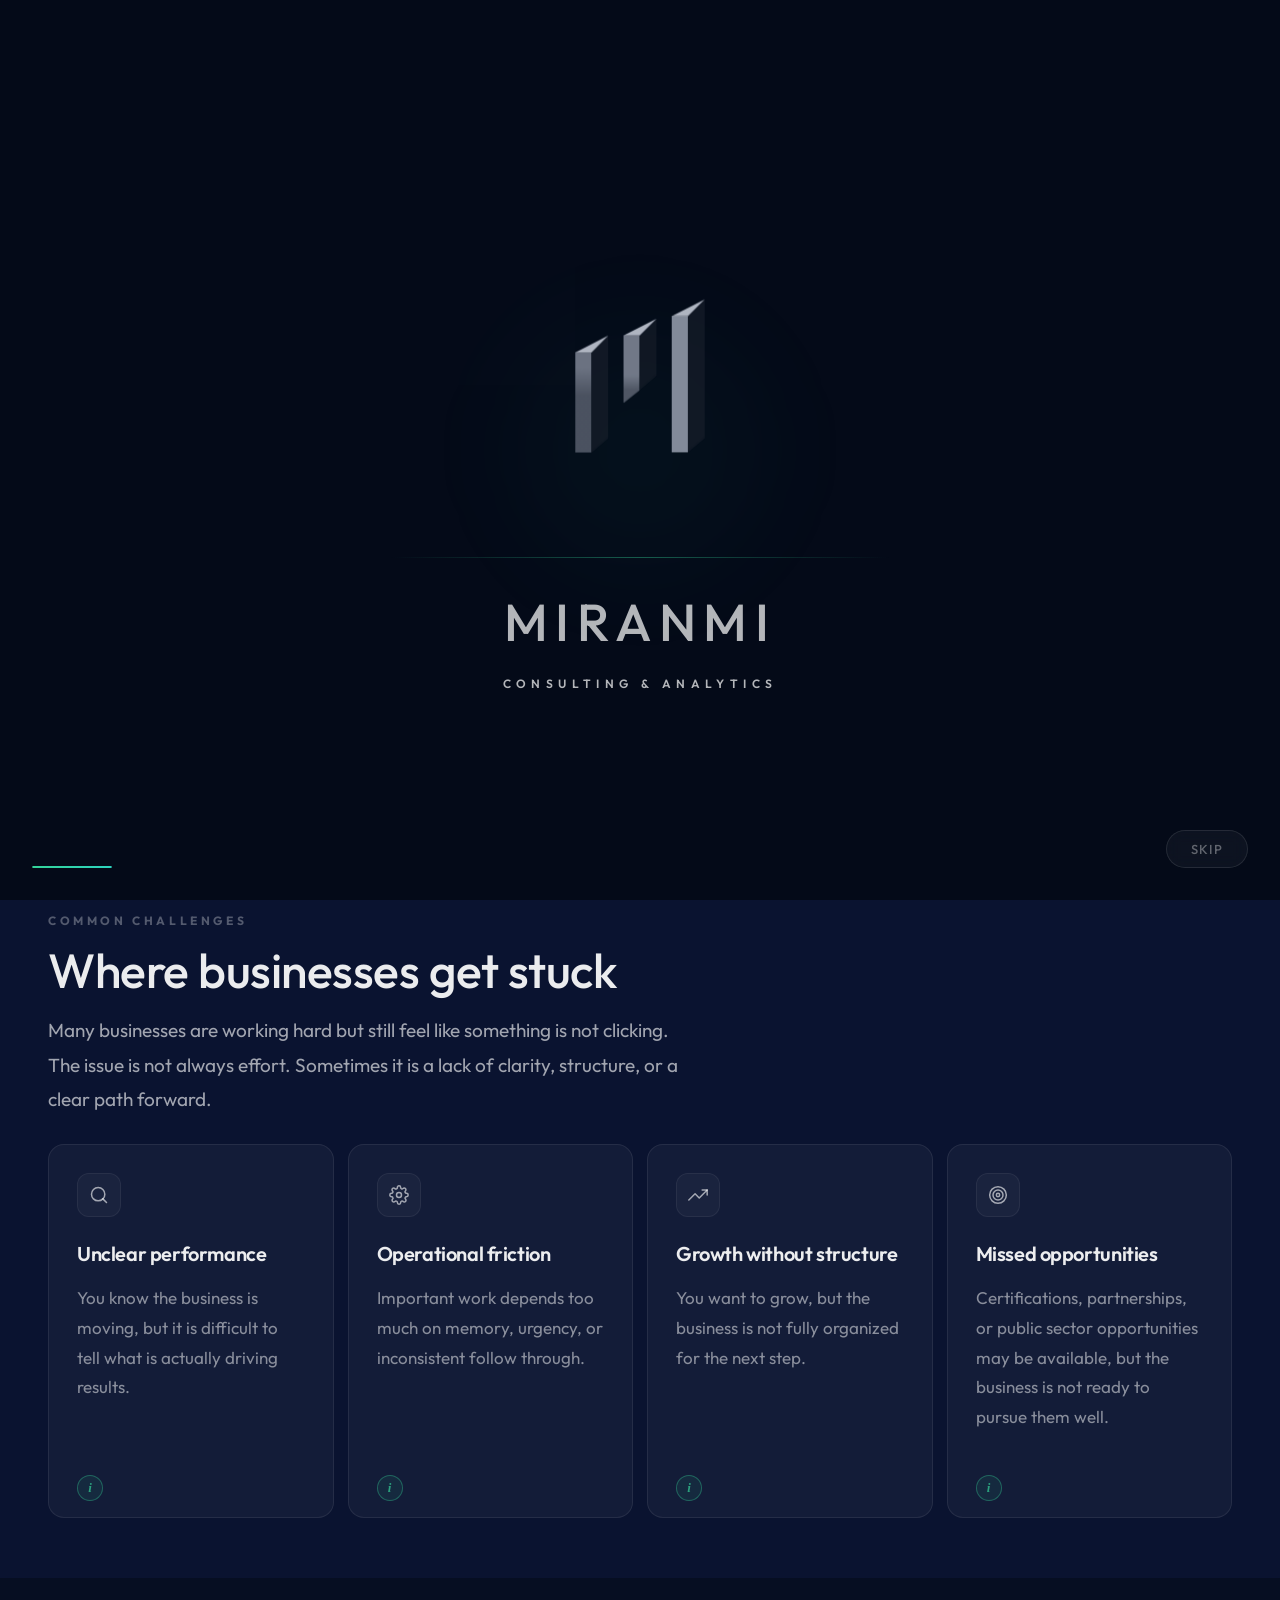
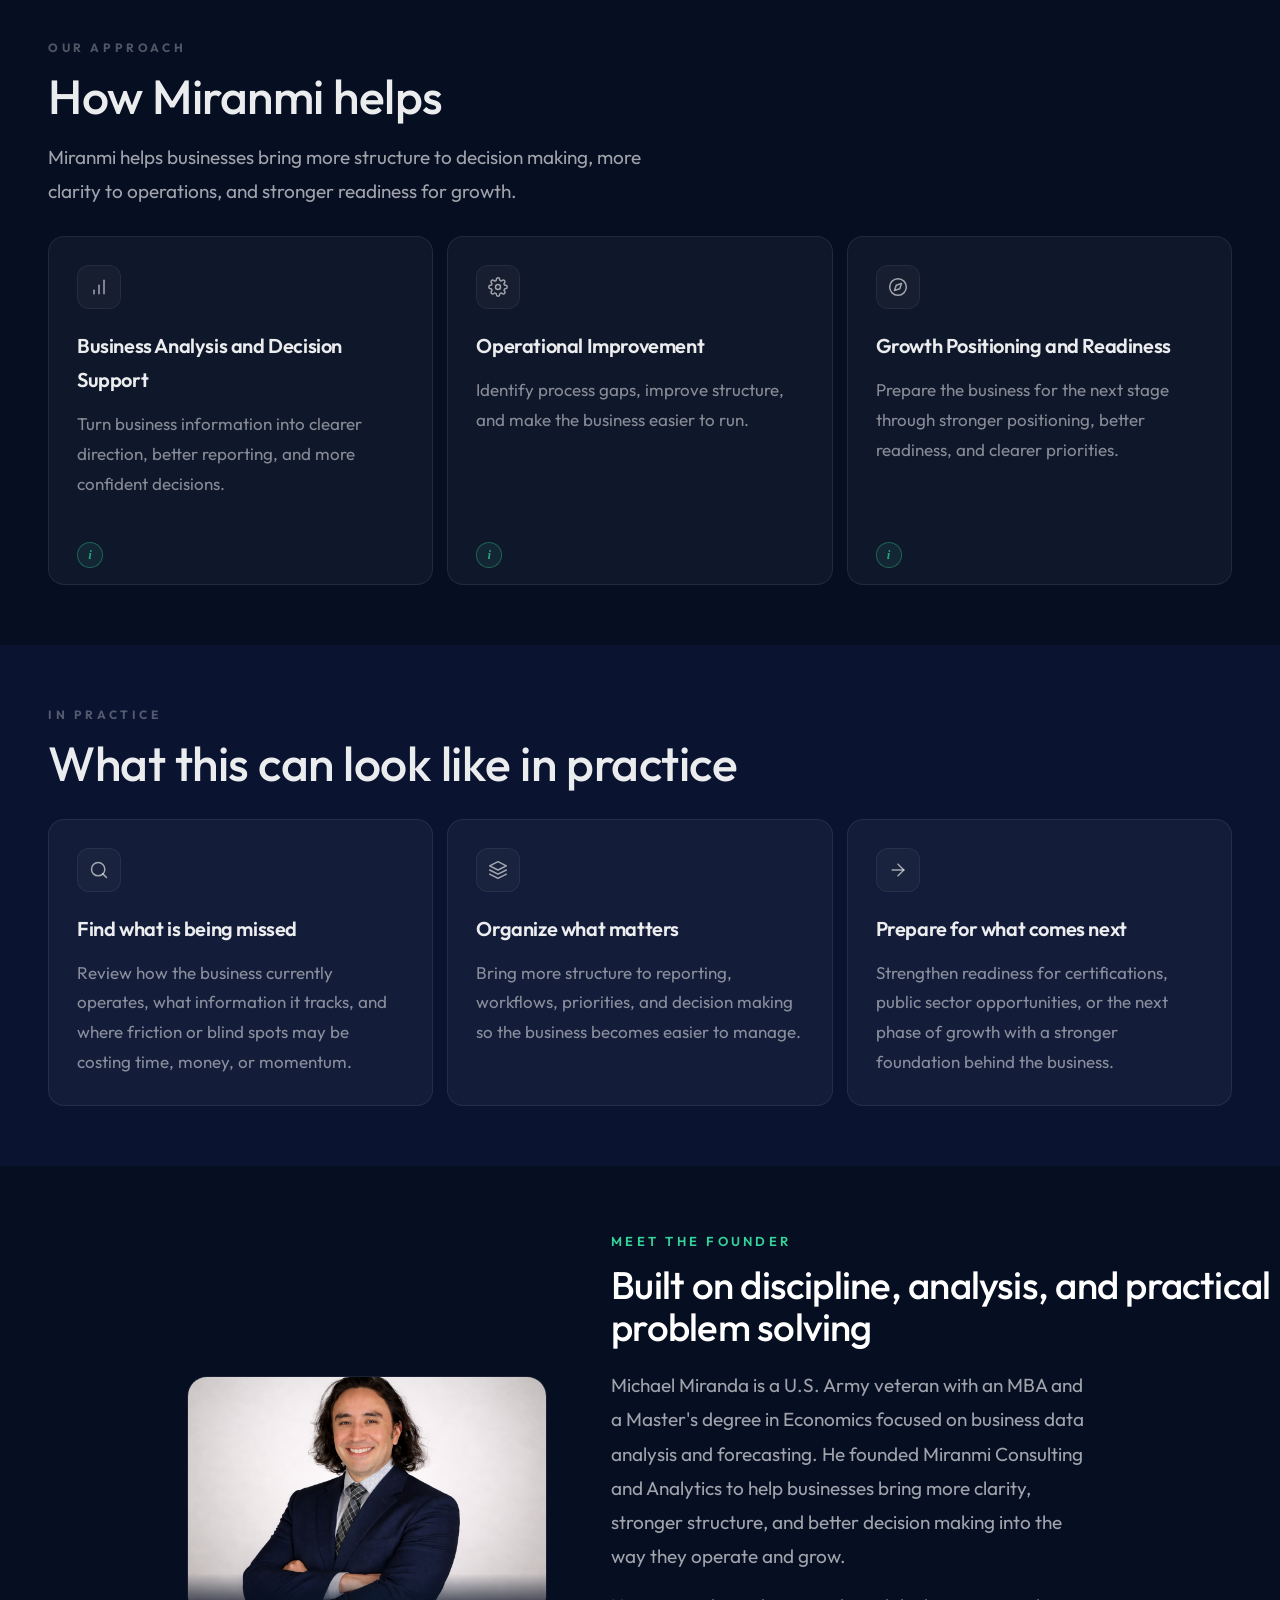
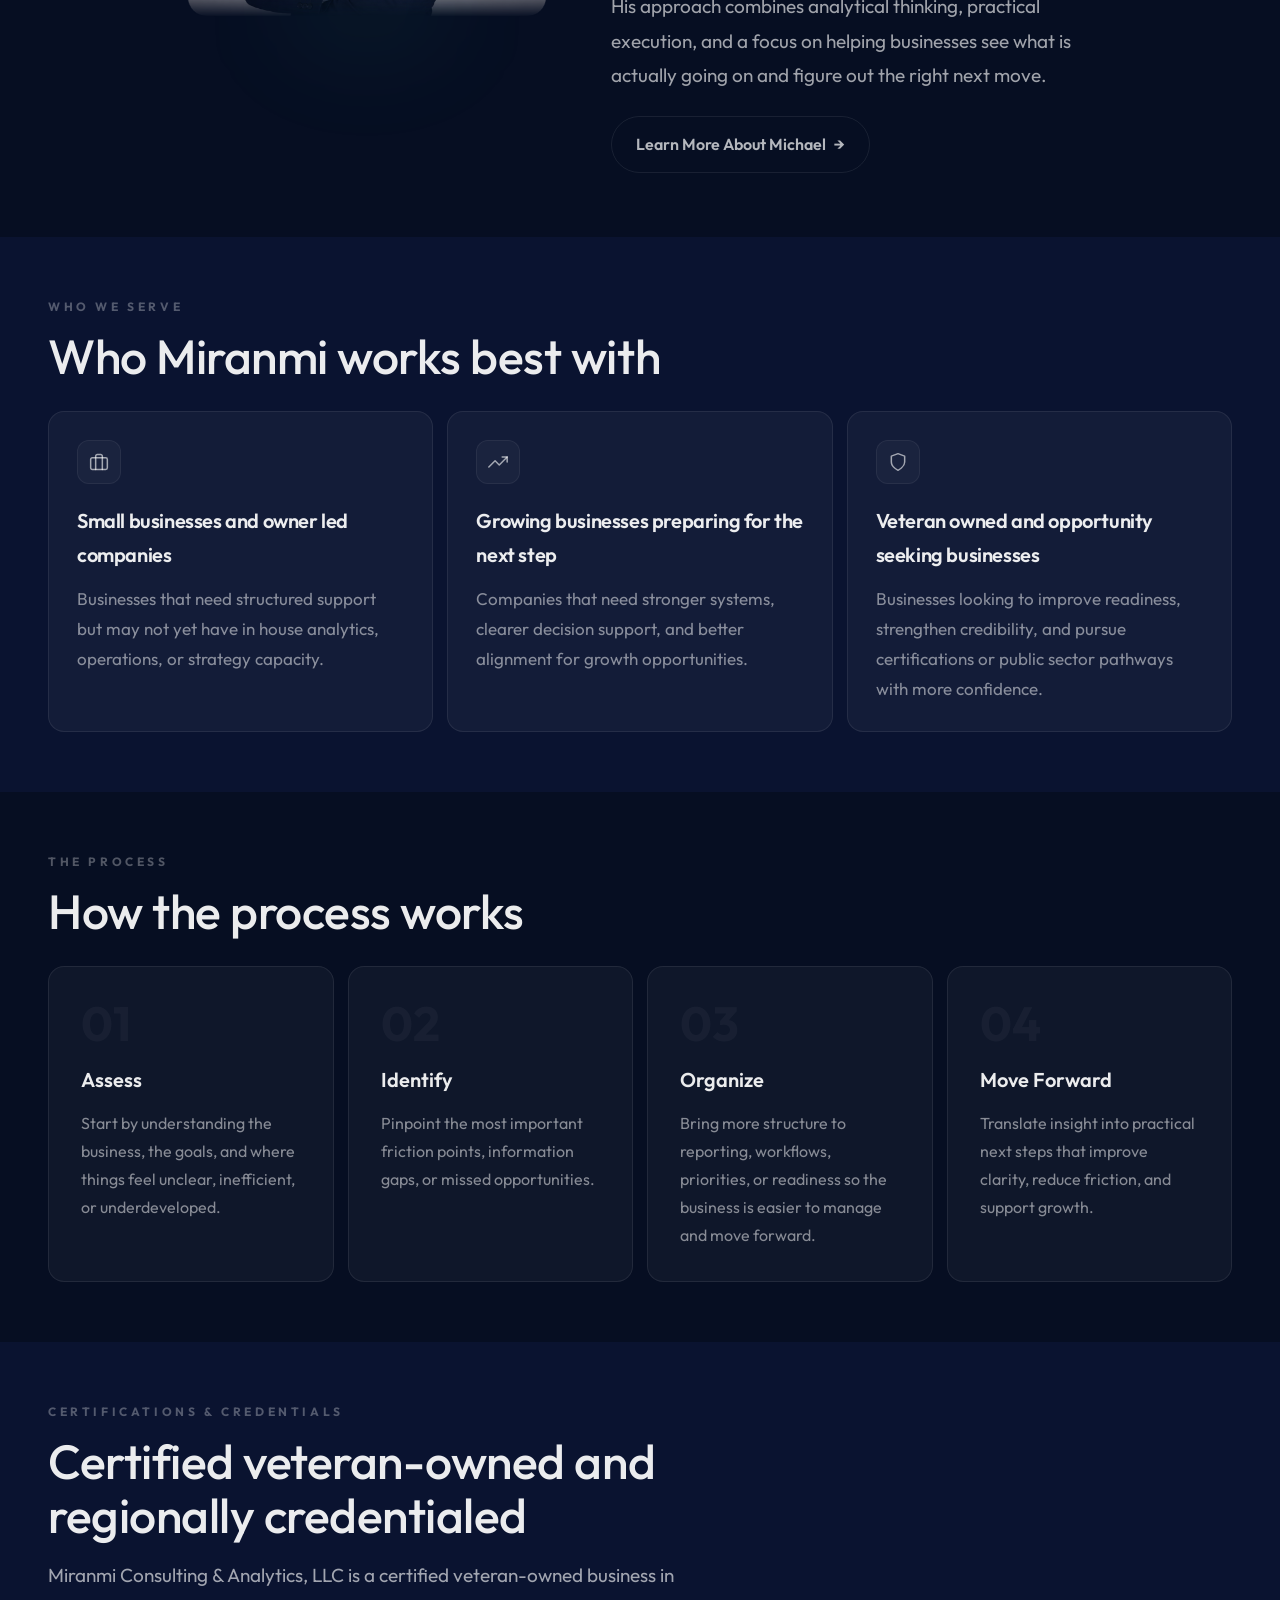
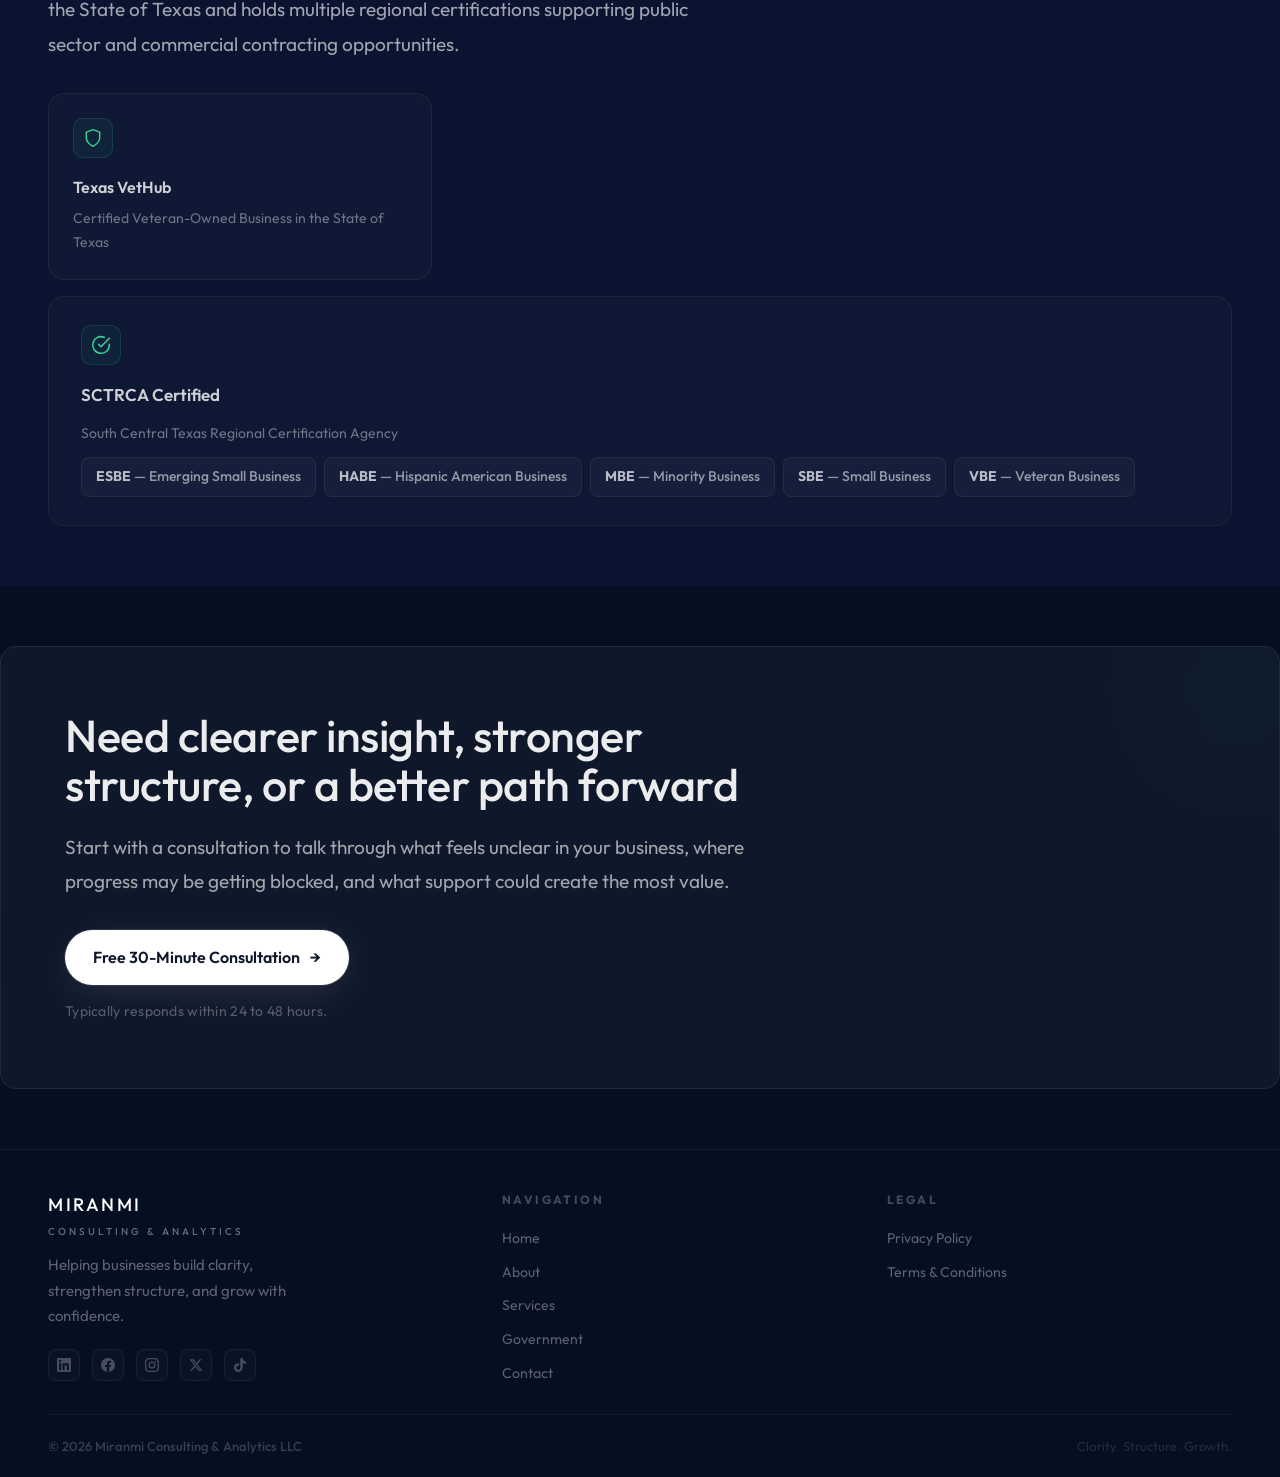
==== commit fd1d2b45: "Fix contact form, redesign footer, improve Spanish translations, optimize SEO Engineering: - Fixed c" ====
--- a/index.html
+++ b/index.html
@@ -478,12 +478,12 @@
   <div class="container">
     <div class="reveal">
       <div class="section-label"><span data-i="en" lang="en">The process</span><span data-i="es" lang="es">El proceso</span></div>
-      <h2 class="section-title serif"><span data-i="en" lang="en">How the process works</span><span data-i="es" lang="es">Cómo funciona el proceso</span></h2>
+      <h2 class="section-title serif"><span data-i="en" lang="en">How the process works</span><span data-i="es" lang="es">Qué esperar el proceso</span></h2>
     </div>
     <div class="step-grid">
     <div class="step-card reveal">
       <h3><span data-i="en" lang="en">Assess</span><span data-i="es" lang="es">Evaluar</span></h3>
-      <p><span data-i="en" lang="en">Start by understanding the business, the goals, and where things feel unclear, inefficient, or underdeveloped.</span><span data-i="es" lang="es">Comience entendiendo el negocio, los objetivos y dónde las cosas se sienten poco claras, ineficientes o subdesarrolladas.</span></p>
+      <p><span data-i="en" lang="en">Start by understanding the business, the goals, and where things feel unclear, inefficient, or underdeveloped.</span><span data-i="es" lang="es">Comience entendiendo el negocio, los objetivos y dónde hay falta de claridad, ineficientes o subdesarrolladas.</span></p>
     </div>
     <div class="step-card reveal" style="transition-delay:0.08s">
       <h3><span data-i="en" lang="en">Identify</span><span data-i="es" lang="es">Identificar</span></h3>
@@ -510,13 +510,13 @@
     <div class="cert-card reveal">
       <div class="cert-card-icon"><svg viewBox="0 0 24 24"><path d="M12 22s8-4 8-10V5l-8-3-8 3v7c0 6 8 10 8 10z"/></svg></div>
       <h3><span data-i="en" lang="en">Texas VetHub</span><span data-i="es" lang="es">Texas VetHub</span></h3>
-      <p><span data-i="en" lang="en">Certified Veteran-Owned Business in the State of Texas</span><span data-i="es" lang="es">Empresa Certificada de Propietario Veterano en el Estado de Texas</span></p>
+      <p><span data-i="en" lang="en">Certified Veteran-Owned Business in the State of Texas</span><span data-i="es" lang="es">Empresa de Veterano Certificada en el Estado de Texas</span></p>
     </div>
     <div class="certs-full reveal" style="transition-delay:0.08s">
       <div class="certs-full-inner">
         <div class="cert-card-icon"><svg viewBox="0 0 24 24"><path d="M22 11.08V12a10 10 0 1 1-5.93-9.14"/><polyline points="22 4 12 14.01 9 11.01"/></svg></div>
         <h3><span data-i="en" lang="en">SCTRCA Certified</span><span data-i="es" lang="es">Certificado SCTRCA</span></h3>
-        <p style="font-size:14px;color:rgba(255,255,255,0.4);margin-bottom:12px;"><span data-i="en" lang="en">South Central Texas Regional Certification Agency</span><span data-i="es" lang="es">Agencia de Certificación Regional del Centro Sur de Texas</span></p>
+        <p style="font-size:14px;color:rgba(255,255,255,0.4);margin-bottom:12px;"><span data-i="en" lang="en">South Central Texas Regional Certification Agency</span><span data-i="es" lang="es">Agencia de Certificación del Centro Sur de Texas</span></p>
         <div class="sctrca-grid">
           <span class="sctrca-badge"><strong>ESBE</strong> — <span data-i="en" lang="en">Emerging Small Business</span><span data-i="es" lang="es">Pequeña Empresa Emergente</span></span>
           <span class="sctrca-badge"><strong>HABE</strong> — <span data-i="en" lang="en">Hispanic American Business</span><span data-i="es" lang="es">Empresa Hispanoamericana</span></span>
@@ -548,31 +548,46 @@
 
 <footer class="footer">
   <div class="container">
-    <div class="footer-inner">
+    <div class="footer-top">
+      <div class="footer-brand">
+        <div class="nav-logo" style="gap:8px;pointer-events:none;">
+          <div><div class="nav-logo-text logo-font" style="font-size:18px;">MIRANMI</div>
+          <div class="nav-logo-sub" style="margin-top:2px;"><span data-i="en" lang="en">Consulting & Analytics</span><span data-i="es" lang="es">Consultoría y Análisis</span></div></div>
+        </div>
+        <p><span data-i="en" lang="en">Helping businesses build clarity, strengthen structure, and grow with confidence.</span><span data-i="es" lang="es">Ayudamos a las empresas a construir claridad, fortalecer su estructura y crecer con confianza.</span></p>
+        <div class="footer-social" style="margin-top:20px;">
+          <a href="https://www.linkedin.com/company/miranmiconsulting" target="_blank" rel="noopener noreferrer" aria-label="LinkedIn"><svg viewBox="0 0 24 24"><path d="M20.447 20.452h-3.554v-5.569c0-1.328-.027-3.037-1.852-3.037-1.853 0-2.136 1.445-2.136 2.939v5.667H9.351V9h3.414v1.561h.046c.477-.9 1.637-1.85 3.37-1.85 3.601 0 4.267 2.37 4.267 5.455v6.286zM5.337 7.433a2.062 2.062 0 01-2.063-2.065 2.064 2.064 0 112.063 2.065zm1.782 13.019H3.555V9h3.564v11.452zM22.225 0H1.771C.792 0 0 .774 0 1.729v20.542C0 23.227.792 24 1.771 24h20.451C23.2 24 24 23.227 24 22.271V1.729C24 .774 23.2 0 22.222 0h.003z"/></svg></a>
+          <a href="https://www.facebook.com/people/Miranmi-Consulting-Analytics/61582203251002/" target="_blank" rel="noopener noreferrer" aria-label="Facebook"><svg viewBox="0 0 24 24"><path d="M24 12.073c0-6.627-5.373-12-12-12s-12 5.373-12 12c0 5.99 4.388 10.954 10.125 11.854v-8.385H7.078v-3.47h3.047V9.43c0-3.007 1.792-4.669 4.533-4.669 1.312 0 2.686.235 2.686.235v2.953H15.83c-1.491 0-1.956.925-1.956 1.874v2.25h3.328l-.532 3.47h-2.796v8.385C19.612 23.027 24 18.062 24 12.073z"/></svg></a>
+          <a href="https://www.instagram.com/miranmiconsulting/" target="_blank" rel="noopener noreferrer" aria-label="Instagram"><svg viewBox="0 0 24 24"><path d="M12 2.163c3.204 0 3.584.012 4.85.07 3.252.148 4.771 1.691 4.919 4.919.058 1.265.069 1.645.069 4.849 0 3.205-.012 3.584-.069 4.849-.149 3.225-1.664 4.771-4.919 4.919-1.266.058-1.644.07-4.85.07-3.204 0-3.584-.012-4.849-.07-3.26-.149-4.771-1.699-4.919-4.92-.058-1.265-.07-1.644-.07-4.849 0-3.204.013-3.583.07-4.849.149-3.227 1.664-4.771 4.919-4.919 1.266-.057 1.645-.069 4.849-.069zM12 0C8.741 0 8.333.014 7.053.072 2.695.272.273 2.69.073 7.052.014 8.333 0 8.741 0 12c0 3.259.014 3.668.072 4.948.2 4.358 2.618 6.78 6.98 6.98C8.333 23.986 8.741 24 12 24c3.259 0 3.668-.014 4.948-.072 4.354-.2 6.782-2.618 6.979-6.98.059-1.28.073-1.689.073-4.948 0-3.259-.014-3.667-.072-4.947-.196-4.354-2.617-6.78-6.979-6.98C15.668.014 15.259 0 12 0zm0 5.838a6.162 6.162 0 100 12.324 6.162 6.162 0 000-12.324zM12 16a4 4 0 110-8 4 4 0 010 8zm6.406-11.845a1.44 1.44 0 100 2.881 1.44 1.44 0 000-2.881z"/></svg></a>
+          <a href="https://x.com/miranmiconsult" target="_blank" rel="noopener noreferrer" aria-label="X"><svg viewBox="0 0 24 24"><path d="M18.244 2.25h3.308l-7.227 8.26 8.502 11.24H16.17l-5.214-6.817L4.99 21.75H1.68l7.73-8.835L1.254 2.25H8.08l4.713 6.231zm-1.161 17.52h1.833L7.084 4.126H5.117z"/></svg></a>
+          <a href="https://www.tiktok.com/@miranmiconsulting" target="_blank" rel="noopener noreferrer" aria-label="TikTok"><svg viewBox="0 0 24 24"><path d="M12.525.02c1.31-.02 2.61-.01 3.91-.02.08 1.53.63 3.09 1.75 4.17 1.12 1.11 2.7 1.62 4.24 1.79v4.03c-1.44-.05-2.89-.35-4.2-.97-.57-.26-1.1-.59-1.62-.93-.01 2.92.01 5.84-.02 8.75-.08 1.4-.54 2.79-1.35 3.94-1.31 1.92-3.58 3.17-5.91 3.21-1.43.08-2.86-.31-4.08-1.03-2.02-1.19-3.44-3.37-3.65-5.71-.02-.5-.03-1-.01-1.49.18-1.9 1.12-3.72 2.58-4.96 1.66-1.44 3.98-2.13 6.15-1.72.02 1.48-.04 2.96-.04 4.44-.99-.32-2.15-.23-3.02.37-.63.41-1.11 1.04-1.36 1.75-.21.51-.15 1.07-.14 1.61.24 1.64 1.82 3.02 3.5 2.87 1.12-.01 2.19-.66 2.77-1.61.19-.33.4-.67.41-1.06.1-1.79.06-3.57.07-5.36.01-4.03-.01-8.05.02-12.07z"/></svg></a>
+        </div>
+      </div>
+      <div>
+        <div class="footer-col-title"><span data-i="en" lang="en">Navigation</span><span data-i="es" lang="es">Navegación</span></div>
+        <nav class="footer-nav" aria-label="Footer navigation">
+          <a href="/"><span data-i="en" lang="en">Home</span><span data-i="es" lang="es">Inicio</span></a>
+          <a href="/about/"><span data-i="en" lang="en">About</span><span data-i="es" lang="es">Nosotros</span></a>
+          <a href="/services/"><span data-i="en" lang="en">Services</span><span data-i="es" lang="es">Servicios</span></a>
+          <a href="/government/"><span data-i="en" lang="en">Government</span><span data-i="es" lang="es">Gobierno</span></a>
+          <a href="/contact/"><span data-i="en" lang="en">Contact</span><span data-i="es" lang="es">Contacto</span></a>
+        </nav>
+      </div>
+      <div>
+        <div class="footer-col-title"><span data-i="en" lang="en">Legal</span><span data-i="es" lang="es">Legal</span></div>
+        <div class="footer-legal-links">
+          <a href="/privacy-policy/"><span data-i="en" lang="en">Privacy Policy</span><span data-i="es" lang="es">Política de Privacidad</span></a>
+          <a href="/terms/"><span data-i="en" lang="en">Terms & Conditions</span><span data-i="es" lang="es">Términos y Condiciones</span></a>
+        </div>
+      </div>
+    </div>
+    <div class="footer-bottom">
       <div class="footer-copy">&copy; 2026 Miranmi Consulting &amp; Analytics LLC</div>
-      <nav class="footer-nav" aria-label="Footer navigation">
-        <a href="/">Home</a>
-        <a href="/services/">Services</a>
-        <a href="/about/">About</a>
-        <a href="/government/">Government</a>
-        <a href="/contact/">Contact</a>
-      </nav>
-      <div class="footer-legal-links">
-        <a href="/privacy-policy/"><span data-i="en" lang="en">Privacy Policy</span><span data-i="es" lang="es">Política de Privacidad</span></a>
-        <span class="sep">|</span>
-        <a href="/terms/"><span data-i="en" lang="en">Terms & Conditions</span><span data-i="es" lang="es">Términos y Condiciones</span></a>
-      </div>
-      <div class="footer-social">
-        <a href="https://www.linkedin.com/company/miranmiconsulting" target="_blank" rel="noopener noreferrer" aria-label="LinkedIn"><svg viewBox="0 0 24 24"><path d="M20.447 20.452h-3.554v-5.569c0-1.328-.027-3.037-1.852-3.037-1.853 0-2.136 1.445-2.136 2.939v5.667H9.351V9h3.414v1.561h.046c.477-.9 1.637-1.85 3.37-1.85 3.601 0 4.267 2.37 4.267 5.455v6.286zM5.337 7.433a2.062 2.062 0 01-2.063-2.065 2.064 2.064 0 112.063 2.065zm1.782 13.019H3.555V9h3.564v11.452zM22.225 0H1.771C.792 0 0 .774 0 1.729v20.542C0 23.227.792 24 1.771 24h20.451C23.2 24 24 23.227 24 22.271V1.729C24 .774 23.2 0 22.222 0h.003z"/></svg></a>
-        <a href="https://www.facebook.com/people/Miranmi-Consulting-Analytics/61582203251002/" target="_blank" rel="noopener noreferrer" aria-label="Facebook"><svg viewBox="0 0 24 24"><path d="M24 12.073c0-6.627-5.373-12-12-12s-12 5.373-12 12c0 5.99 4.388 10.954 10.125 11.854v-8.385H7.078v-3.47h3.047V9.43c0-3.007 1.792-4.669 4.533-4.669 1.312 0 2.686.235 2.686.235v2.953H15.83c-1.491 0-1.956.925-1.956 1.874v2.25h3.328l-.532 3.47h-2.796v8.385C19.612 23.027 24 18.062 24 12.073z"/></svg></a>
-        <a href="https://www.instagram.com/miranmiconsulting/" target="_blank" rel="noopener noreferrer" aria-label="Instagram"><svg viewBox="0 0 24 24"><path d="M12 2.163c3.204 0 3.584.012 4.85.07 3.252.148 4.771 1.691 4.919 4.919.058 1.265.069 1.645.069 4.849 0 3.205-.012 3.584-.069 4.849-.149 3.225-1.664 4.771-4.919 4.919-1.266.058-1.644.07-4.85.07-3.204 0-3.584-.012-4.849-.07-3.26-.149-4.771-1.699-4.919-4.92-.058-1.265-.07-1.644-.07-4.849 0-3.204.013-3.583.07-4.849.149-3.227 1.664-4.771 4.919-4.919 1.266-.057 1.645-.069 4.849-.069zM12 0C8.741 0 8.333.014 7.053.072 2.695.272.273 2.69.073 7.052.014 8.333 0 8.741 0 12c0 3.259.014 3.668.072 4.948.2 4.358 2.618 6.78 6.98 6.98C8.333 23.986 8.741 24 12 24c3.259 0 3.668-.014 4.948-.072 4.354-.2 6.782-2.618 6.979-6.98.059-1.28.073-1.689.073-4.948 0-3.259-.014-3.667-.072-4.947-.196-4.354-2.617-6.78-6.979-6.98C15.668.014 15.259 0 12 0zm0 5.838a6.162 6.162 0 100 12.324 6.162 6.162 0 000-12.324zM12 16a4 4 0 110-8 4 4 0 010 8zm6.406-11.845a1.44 1.44 0 100 2.881 1.44 1.44 0 000-2.881z"/></svg></a>
-        <a href="https://x.com/miranmiconsult" target="_blank" rel="noopener noreferrer" aria-label="X"><svg viewBox="0 0 24 24"><path d="M18.244 2.25h3.308l-7.227 8.26 8.502 11.24H16.17l-5.214-6.817L4.99 21.75H1.68l7.73-8.835L1.254 2.25H8.08l4.713 6.231zm-1.161 17.52h1.833L7.084 4.126H5.117z"/></svg></a>
-        <a href="https://www.tiktok.com/@miranmiconsulting" target="_blank" rel="noopener noreferrer" aria-label="TikTok"><svg viewBox="0 0 24 24"><path d="M12.525.02c1.31-.02 2.61-.01 3.91-.02.08 1.53.63 3.09 1.75 4.17 1.12 1.11 2.7 1.62 4.24 1.79v4.03c-1.44-.05-2.89-.35-4.2-.97-.57-.26-1.1-.59-1.62-.93-.01 2.92.01 5.84-.02 8.75-.08 1.4-.54 2.79-1.35 3.94-1.31 1.92-3.58 3.17-5.91 3.21-1.43.08-2.86-.31-4.08-1.03-2.02-1.19-3.44-3.37-3.65-5.71-.02-.5-.03-1-.01-1.49.18-1.9 1.12-3.72 2.58-4.96 1.66-1.44 3.98-2.13 6.15-1.72.02 1.48-.04 2.96-.04 4.44-.99-.32-2.15-.23-3.02.37-.63.41-1.11 1.04-1.36 1.75-.21.51-.15 1.07-.14 1.61.24 1.64 1.82 3.02 3.5 2.87 1.12-.01 2.19-.66 2.77-1.61.19-.33.4-.67.41-1.06.1-1.79.06-3.57.07-5.36.01-4.03-.01-8.05.02-12.07z"/></svg></a>
-      </div>
       <div class="footer-tagline"><span data-i="en" lang="en">Clarity. Structure. Growth.</span><span data-i="es" lang="es">Claridad. Estructura. Crecimiento.</span></div>
     </div>
   </div>
 </footer>
+
 <div class="cookie-banner" id="cookieBanner">
   <p>
     <span data-i="en" lang="en">This site uses cookies to improve your experience. By continuing to browse, you agree to our use of cookies.</span>
--- a/styles.css
+++ b/styles.css
@@ -662,26 +662,33 @@
 /* ===== FOOTER ===== */
 .footer {
   position: relative; z-index: 10; margin-top: 0;
-  border-top: 1px solid rgba(255,255,255,0.04);
+  border-top: 1px solid rgba(255,255,255,0.06);
   flex-shrink: 0;
 }
-.footer-inner {
-  display: flex; flex-direction: column; gap: 16px; padding: 28px 0 24px;
-}
-@media (min-width: 1024px) { .footer-inner { flex-direction: row; align-items: center; justify-content: space-between; } }
-.footer-copy { font-size: 14px; font-weight: 500; color: var(--text-muted); }
-.footer-tagline { font-size: 14px; color: rgba(255,255,255,0.15); }
-.footer-social { display: flex; align-items: center; gap: 16px; }
+.footer-top {
+  display: grid; gap: 32px; padding: 40px 0 28px;
+  border-bottom: 1px solid rgba(255,255,255,0.04);
+}
+@media (min-width: 768px) { .footer-top { grid-template-columns: 1.2fr 1fr 1fr; gap: 40px; } }
+.footer-brand p { font-size: 15px; line-height: 1.7; color: rgba(255,255,255,0.35); margin-top: 12px; max-width: 280px; }
+.footer-col-title { font-size: 12px; font-weight: 700; text-transform: uppercase; letter-spacing: 0.2em; color: rgba(255,255,255,0.25); margin-bottom: 16px; }
+.footer-bottom {
+  display: flex; flex-wrap: wrap; align-items: center; justify-content: space-between; gap: 16px;
+  padding: 20px 0;
+}
+.footer-copy { font-size: 13px; font-weight: 500; color: rgba(255,255,255,0.2); }
+.footer-tagline { font-size: 13px; color: rgba(255,255,255,0.12); }
+.footer-social { display: flex; align-items: center; gap: 12px; }
 .footer-social a {
   display: flex; align-items: center; justify-content: center;
-  width: 34px; height: 34px; border-radius: 8px;
+  width: 32px; height: 32px; border-radius: 8px;
   border: 1px solid rgba(255,255,255,0.06); background: rgba(255,255,255,0.02);
   color: rgba(255,255,255,0.25); transition: all 0.3s;
 }
 .footer-social a:hover { border-color: var(--emerald-border); color: var(--emerald); background: rgba(52,211,153,0.06); }
-.footer-social a svg { width: 16px; height: 16px; fill: currentColor; }
-.footer-nav { display: flex; flex-wrap: wrap; gap: 8px 20px; }
-.footer-nav a { font-size: 14px; color: var(--text-muted); transition: color 0.3s; }
+.footer-social a svg { width: 14px; height: 14px; fill: currentColor; }
+.footer-nav { display: flex; flex-direction: column; gap: 10px; }
+.footer-nav a { font-size: 14px; color: rgba(255,255,255,0.35); transition: color 0.3s; }
 .footer-nav a:hover { color: var(--emerald); }
 
 /* ===== REVEAL ANIMATIONS ===== */
@@ -798,18 +805,18 @@
 .legal-contact-card p { margin-bottom: 6px; }
 .legal-contact-name { font-size: 17px; font-weight: 600; color: rgba(255,255,255,0.8); margin-bottom: 14px; }
 .legal-label { display: inline-block; font-size: 11px; font-weight: 600; text-transform: uppercase; letter-spacing: 0.15em; color: rgba(255,255,255,0.25); min-width: 56px; margin-right: 8px; }
-.footer-legal-links { display: flex; flex-wrap: wrap; align-items: center; gap: 12px; margin-top: 12px; font-size: 13px; }
-.footer-legal-links a { color: rgba(255,255,255,0.25); transition: color 0.3s; text-decoration: none; }
+.footer-legal-links { display: flex; flex-direction: column; gap: 10px; }
+.footer-legal-links a { font-size: 14px; color: rgba(255,255,255,0.35); transition: color 0.3s; text-decoration: none; }
 .footer-legal-links a:hover { color: rgba(255,255,255,0.5); }
-.footer-legal-links .sep { color: rgba(255,255,255,0.1); }
+.footer-legal-links .sep { display: none; }
 
 /* ===== MOBILE UX FIXES ===== */
 @media (max-width: 639px) {
   .section-pad { padding: 36px 0; }
   .page-hero { padding: 48px 0 32px; }
-  .footer-inner { gap: 14px; padding: 24px 0 20px; }
-  .footer-nav { gap: 6px 16px; }
-  .footer-social a { width: 32px; height: 32px; }
+  .footer-top { padding: 28px 0 20px; gap: 24px; }
+  .footer-bottom { padding: 16px 0; }
+  .footer-social a { width: 30px; height: 30px; }
   .cta-section { padding: 28px 20px; }
   .cta-section h2 { font-size: clamp(1.3rem, 5vw, 1.8rem); }
   .cta-section p { font-size: 15px; }
--- a/styles.css
+++ b/styles.css
@@ -662,26 +662,33 @@
 /* ===== FOOTER ===== */
 .footer {
   position: relative; z-index: 10; margin-top: 0;
-  border-top: 1px solid rgba(255,255,255,0.04);
+  border-top: 1px solid rgba(255,255,255,0.06);
   flex-shrink: 0;
 }
-.footer-inner {
-  display: flex; flex-direction: column; gap: 16px; padding: 28px 0 24px;
-}
-@media (min-width: 1024px) { .footer-inner { flex-direction: row; align-items: center; justify-content: space-between; } }
-.footer-copy { font-size: 14px; font-weight: 500; color: var(--text-muted); }
-.footer-tagline { font-size: 14px; color: rgba(255,255,255,0.15); }
-.footer-social { display: flex; align-items: center; gap: 16px; }
+.footer-top {
+  display: grid; gap: 32px; padding: 40px 0 28px;
+  border-bottom: 1px solid rgba(255,255,255,0.04);
+}
+@media (min-width: 768px) { .footer-top { grid-template-columns: 1.2fr 1fr 1fr; gap: 40px; } }
+.footer-brand p { font-size: 15px; line-height: 1.7; color: rgba(255,255,255,0.35); margin-top: 12px; max-width: 280px; }
+.footer-col-title { font-size: 12px; font-weight: 700; text-transform: uppercase; letter-spacing: 0.2em; color: rgba(255,255,255,0.25); margin-bottom: 16px; }
+.footer-bottom {
+  display: flex; flex-wrap: wrap; align-items: center; justify-content: space-between; gap: 16px;
+  padding: 20px 0;
+}
+.footer-copy { font-size: 13px; font-weight: 500; color: rgba(255,255,255,0.2); }
+.footer-tagline { font-size: 13px; color: rgba(255,255,255,0.12); }
+.footer-social { display: flex; align-items: center; gap: 12px; }
 .footer-social a {
   display: flex; align-items: center; justify-content: center;
-  width: 34px; height: 34px; border-radius: 8px;
+  width: 32px; height: 32px; border-radius: 8px;
   border: 1px solid rgba(255,255,255,0.06); background: rgba(255,255,255,0.02);
   color: rgba(255,255,255,0.25); transition: all 0.3s;
 }
 .footer-social a:hover { border-color: var(--emerald-border); color: var(--emerald); background: rgba(52,211,153,0.06); }
-.footer-social a svg { width: 16px; height: 16px; fill: currentColor; }
-.footer-nav { display: flex; flex-wrap: wrap; gap: 8px 20px; }
-.footer-nav a { font-size: 14px; color: var(--text-muted); transition: color 0.3s; }
+.footer-social a svg { width: 14px; height: 14px; fill: currentColor; }
+.footer-nav { display: flex; flex-direction: column; gap: 10px; }
+.footer-nav a { font-size: 14px; color: rgba(255,255,255,0.35); transition: color 0.3s; }
 .footer-nav a:hover { color: var(--emerald); }
 
 /* ===== REVEAL ANIMATIONS ===== */
@@ -798,18 +805,18 @@
 .legal-contact-card p { margin-bottom: 6px; }
 .legal-contact-name { font-size: 17px; font-weight: 600; color: rgba(255,255,255,0.8); margin-bottom: 14px; }
 .legal-label { display: inline-block; font-size: 11px; font-weight: 600; text-transform: uppercase; letter-spacing: 0.15em; color: rgba(255,255,255,0.25); min-width: 56px; margin-right: 8px; }
-.footer-legal-links { display: flex; flex-wrap: wrap; align-items: center; gap: 12px; margin-top: 12px; font-size: 13px; }
-.footer-legal-links a { color: rgba(255,255,255,0.25); transition: color 0.3s; text-decoration: none; }
+.footer-legal-links { display: flex; flex-direction: column; gap: 10px; }
+.footer-legal-links a { font-size: 14px; color: rgba(255,255,255,0.35); transition: color 0.3s; text-decoration: none; }
 .footer-legal-links a:hover { color: rgba(255,255,255,0.5); }
-.footer-legal-links .sep { color: rgba(255,255,255,0.1); }
+.footer-legal-links .sep { display: none; }
 
 /* ===== MOBILE UX FIXES ===== */
 @media (max-width: 639px) {
   .section-pad { padding: 36px 0; }
   .page-hero { padding: 48px 0 32px; }
-  .footer-inner { gap: 14px; padding: 24px 0 20px; }
-  .footer-nav { gap: 6px 16px; }
-  .footer-social a { width: 32px; height: 32px; }
+  .footer-top { padding: 28px 0 20px; gap: 24px; }
+  .footer-bottom { padding: 16px 0; }
+  .footer-social a { width: 30px; height: 30px; }
   .cta-section { padding: 28px 20px; }
   .cta-section h2 { font-size: clamp(1.3rem, 5vw, 1.8rem); }
   .cta-section p { font-size: 15px; }
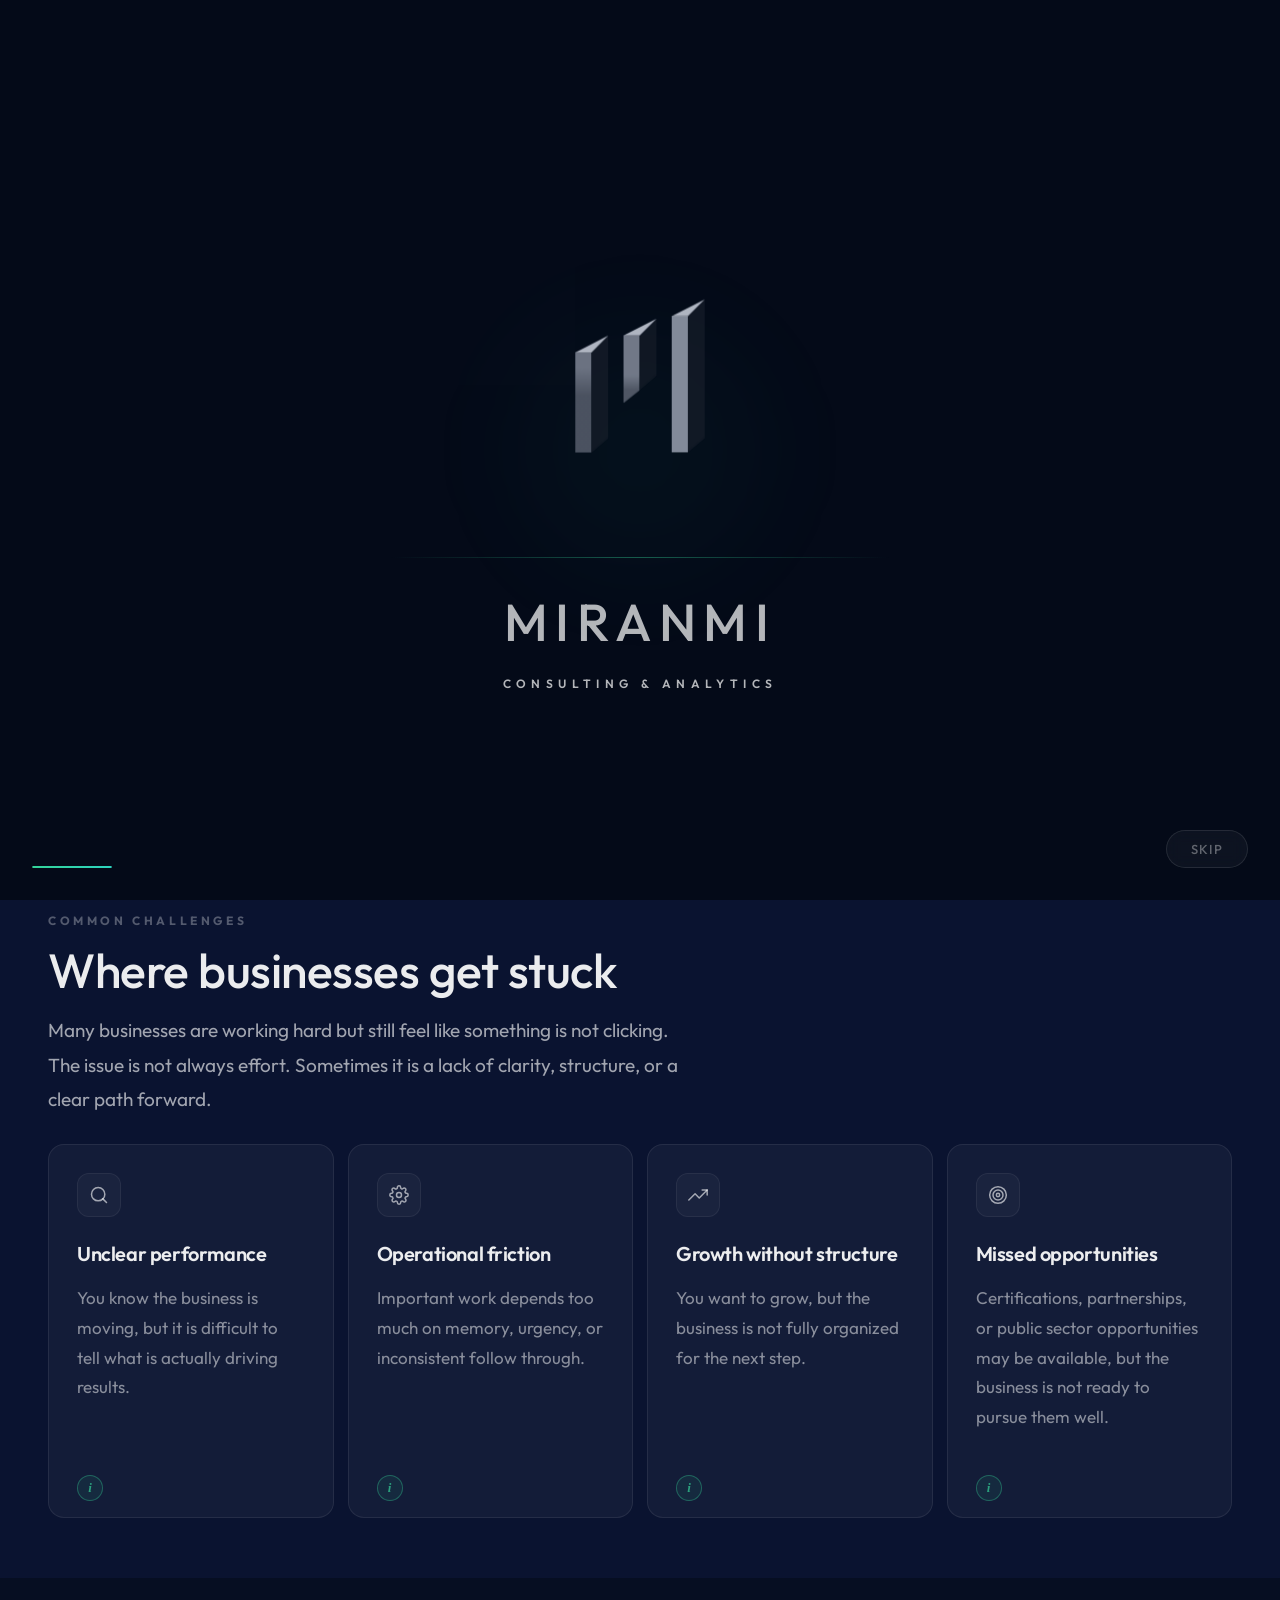
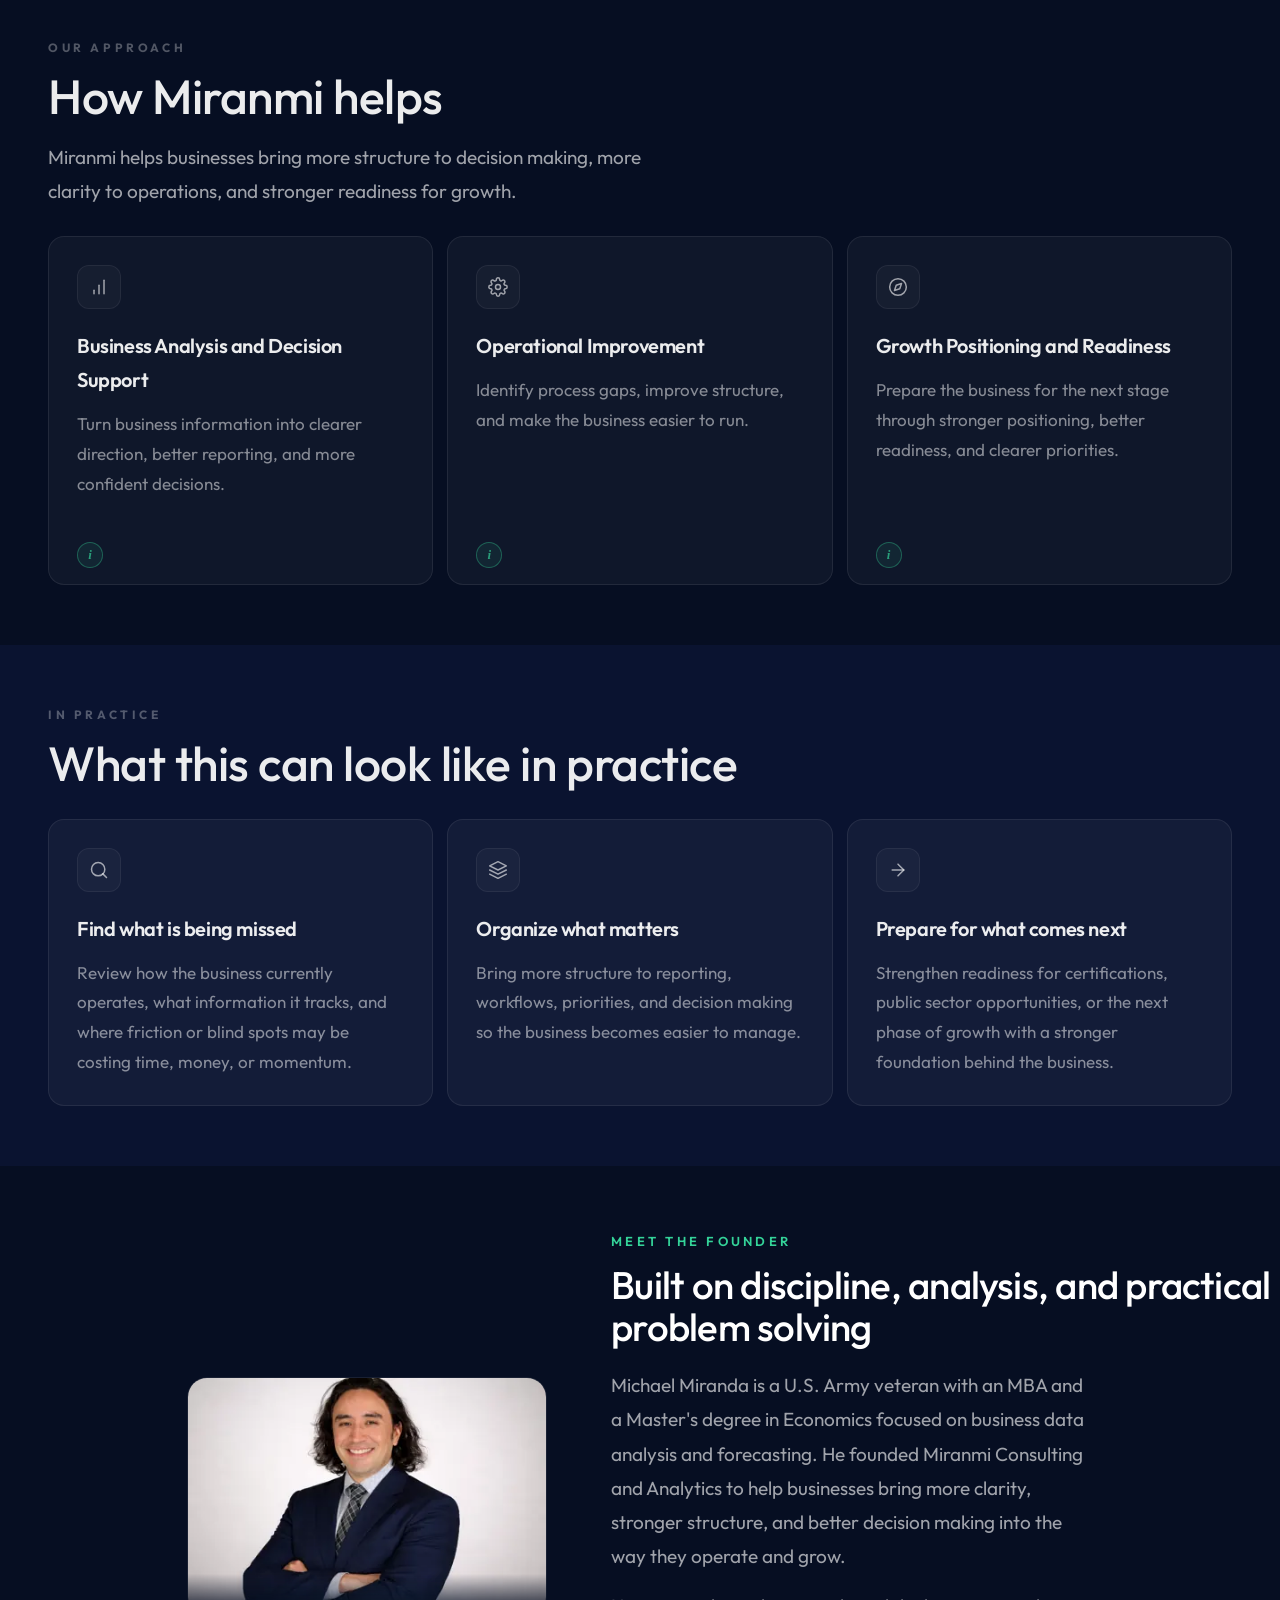
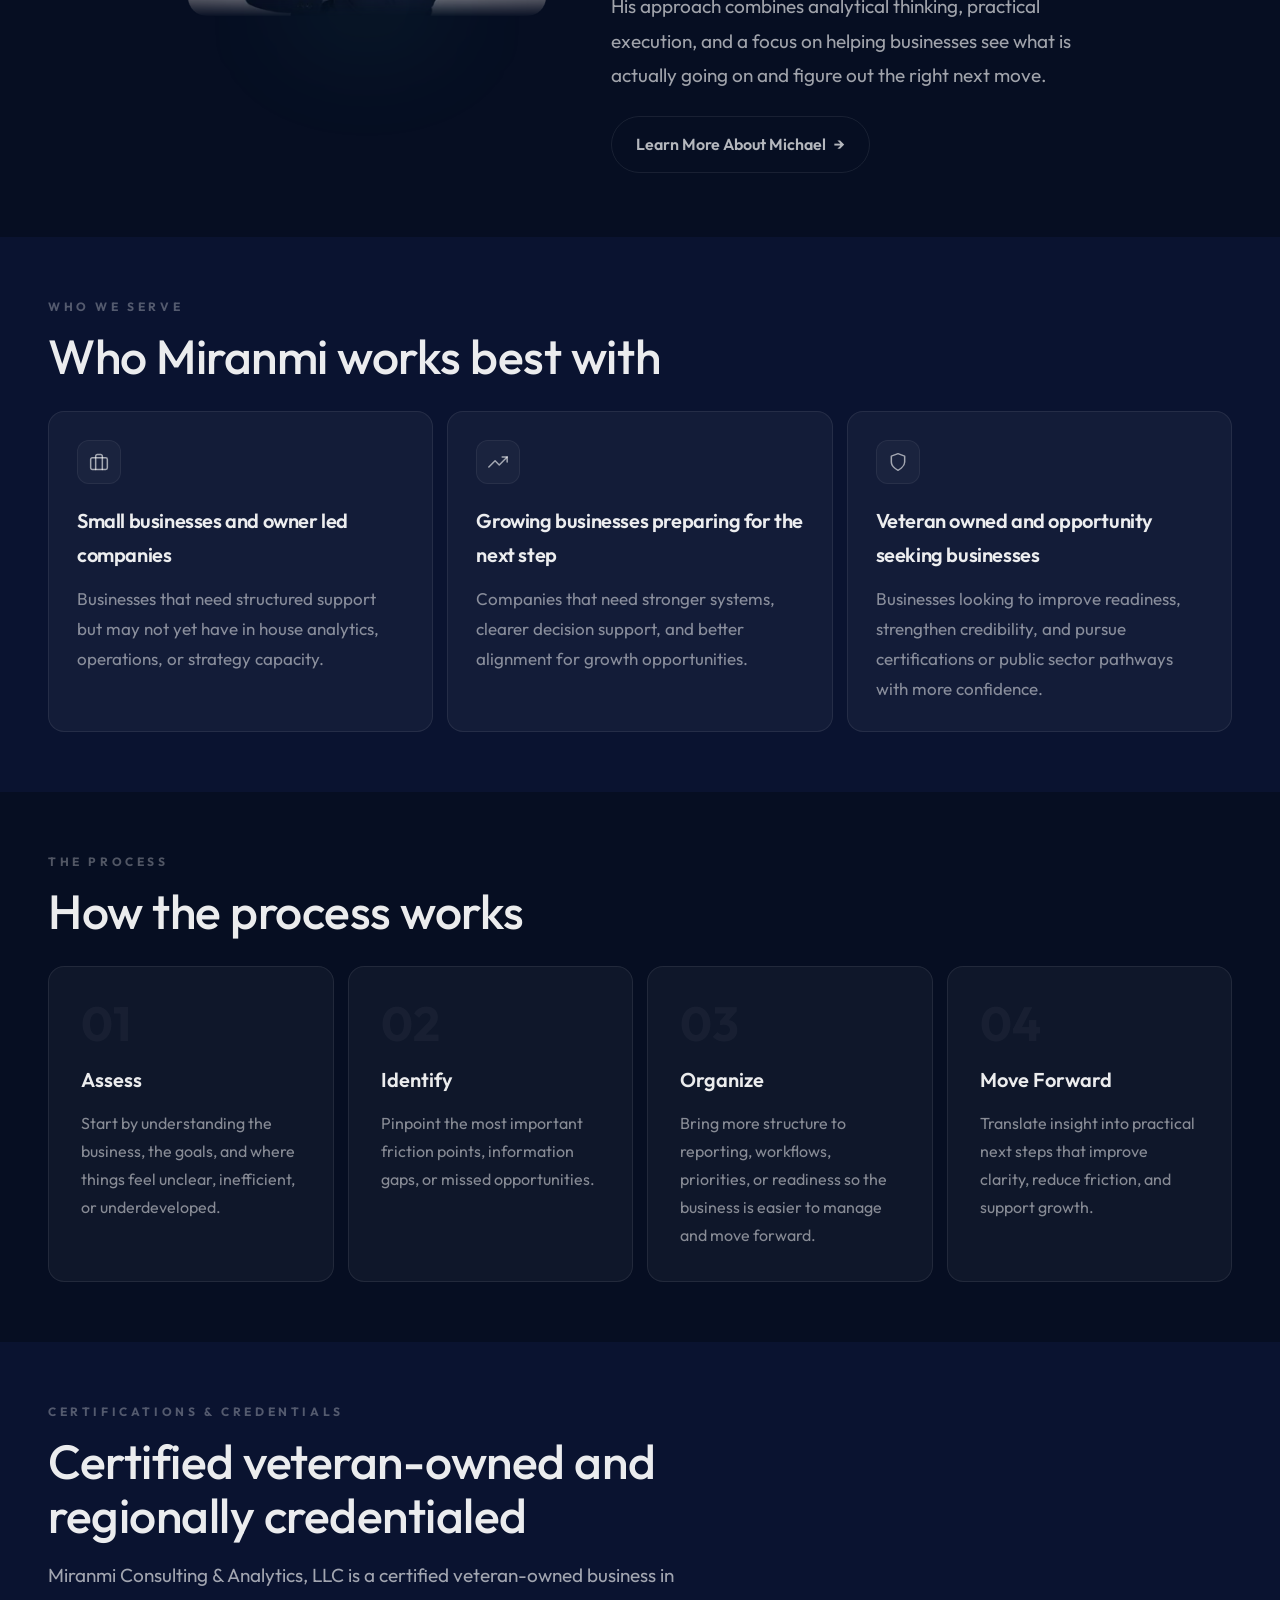
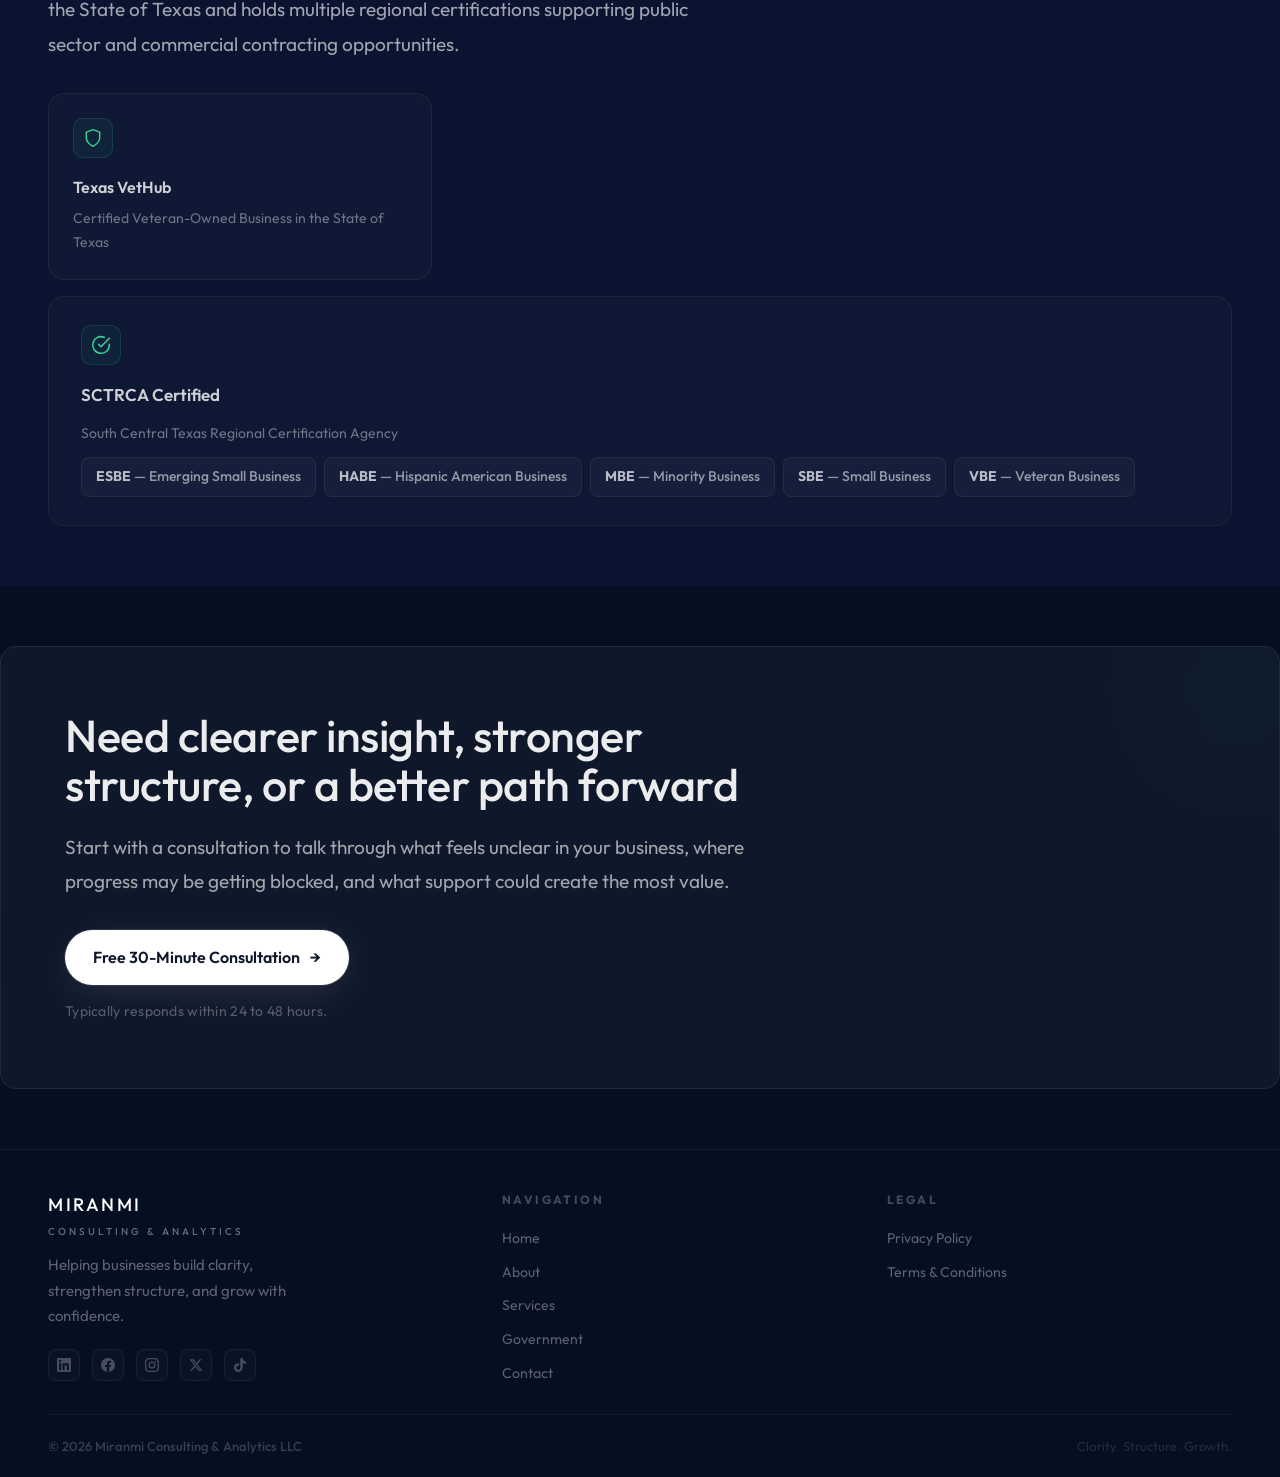
==== commit c4bf22b2: "Phase 1 technical fixes: a11y, host alignment, images, form labels Accessibility: - Skip-to-main-con" ====
--- a/index.html
+++ b/index.html
@@ -5,23 +5,23 @@
 <meta name="viewport" content="width=device-width, initial-scale=1.0">
 <title>Veteran-Owned Business Consulting & Analytics | Miranmi | San Antonio, TX</title>
 <meta name="description" content="Veteran-owned business consulting and analytics firm in San Antonio, TX. Helping small businesses and government contractors gain clarity and prepare for growth.">
-<link rel="canonical" href="https://miranmi.com/">
+<link rel="canonical" href="https://www.miranmi.com/">
 <meta property="og:type" content="website">
-<meta property="og:url" content="https://miranmi.com/">
+<meta property="og:url" content="https://www.miranmi.com/">
 <meta property="og:title" content="Veteran-Owned Business Consulting & Analytics | Miranmi | San Antonio, TX">
 <meta property="og:description" content="Veteran-owned business consulting and analytics firm in San Antonio, TX. Helping small businesses and government contractors gain clarity and prepare for growth.">
-<meta property="og:image" content="https://miranmi.com/og-image.png">
+<meta property="og:image" content="https://www.miranmi.com/og-image.png">
 <meta property="og:site_name" content="Miranmi Consulting & Analytics">
 <meta property="og:locale" content="en_US">
-<meta property="og:locale:alternate" content="es_US">
-<link rel="alternate" hreflang="en" href="https://miranmi.com/">
-<link rel="alternate" hreflang="x-default" href="https://miranmi.com/">
+<link rel="alternate" hreflang="en" href="https://www.miranmi.com/">
+<link rel="alternate" hreflang="x-default" href="https://www.miranmi.com/">
 <meta name="twitter:card" content="summary_large_image">
 <meta name="twitter:title" content="Veteran-Owned Business Consulting & Analytics | Miranmi | San Antonio, TX">
 <meta name="twitter:description" content="Veteran-owned business consulting and analytics firm in San Antonio, TX. Helping small businesses and government contractors gain clarity and prepare for growth.">
-<meta name="twitter:image" content="https://miranmi.com/og-image.png">
+<meta name="twitter:image" content="https://www.miranmi.com/og-image.png">
 <link rel="icon" type="image/svg+xml" href="/favicon.svg">
-<link rel="apple-touch-icon" href="/favicon.svg">
+<link rel="apple-touch-icon" sizes="180x180" href="/apple-touch-icon.png">
+<link rel="alternate icon" href="/favicon.ico">
 <link rel="preconnect" href="https://fonts.googleapis.com">
 <link rel="preconnect" href="https://fonts.gstatic.com" crossorigin>
 <link href="https://fonts.googleapis.com/css2?family=Outfit:wght@300;400;500;600;700&display=swap" rel="stylesheet">
@@ -33,9 +33,9 @@
   "@type": "ProfessionalService",
   "name": "Miranmi Consulting & Analytics",
   "alternateName": "Miranmi",
-  "url": "https://miranmi.com",
-  "logo": "https://miranmi.com/og-image.png",
-  "image": "https://miranmi.com/og-image.png",
+  "url": "https://www.miranmi.com",
+  "logo": "https://www.miranmi.com/og-image.png",
+  "image": "https://www.miranmi.com/og-image.png",
   "description": "Veteran-owned business consulting and analytics firm in San Antonio, TX. Miranmi helps small businesses and government contractors gain clarity, improve operations, and prepare for growth.",
   "telephone": "+1-210-952-8774",
   "priceRange": "$$",
@@ -102,7 +102,7 @@
     "@type": "Person",
     "name": "Michael Miranda",
     "jobTitle": "Founder",
-    "image": "https://miranmi.com/images/miranmi_headshot_optimized.png"
+    "image": "https://www.miranmi.com/images/miranmi_headshot_optimized-800.webp"
   },
   "additionalType": "http://www.productontology.org/id/Management_consulting",
   "isicV4": "7020",
@@ -123,12 +123,19 @@
       "name": "SBA Certification (Planned)"
     }
   ],
-  "sameAs": [],
+  "sameAs": [
+    "https://www.linkedin.com/company/miranmiconsulting",
+    "https://www.facebook.com/people/Miranmi-Consulting-Analytics/61582203251002/",
+    "https://www.instagram.com/miranmiconsulting/",
+    "https://x.com/miranmiconsult",
+    "https://www.tiktok.com/@miranmiconsulting"
+  ],
   "availableLanguage": ["en", "es"]
 }
 </script>
 </head>
 <body>
+<a class="skip-link" href="#main-content"><span data-i="en" lang="en">Skip to main content</span><span data-i="es" lang="es">Saltar al contenido principal</span></a>
 <div class="intro-overlay" id="introOverlay">
   <div class="intro-glow"></div>
   <div class="intro-particles">
@@ -426,7 +433,10 @@
     <div class="reveal-left">
       <div class="founder-photo-wrap">
         <div class="founder-photo-glow"></div>
-        <img src="/images/miranmi_headshot_optimized.png" alt="Michael Miranda — Founder, Miranmi Consulting & Analytics" class="founder-photo" width="400" height="500" loading="lazy">
+        <picture>
+          <source type="image/webp" srcset="/images/miranmi_headshot_optimized-400.webp 400w, /images/miranmi_headshot_optimized-800.webp 800w" sizes="(max-width: 640px) 320px, 400px">
+          <img src="/images/miranmi_headshot_optimized-400.png" alt="Michael Miranda — Founder, Miranmi Consulting & Analytics" class="founder-photo" width="400" height="500" loading="lazy" decoding="async">
+        </picture>
       </div>
     </div>
     <div class="reveal-right" style="transition-delay:0.15s">
@@ -588,17 +598,6 @@
   </div>
 </footer>
 
-<div class="cookie-banner" id="cookieBanner">
-  <p>
-    <span data-i="en" lang="en">This site uses cookies to improve your experience. By continuing to browse, you agree to our use of cookies.</span>
-    <span data-i="es" lang="es">Este sitio utiliza cookies para mejorar su experiencia. Al continuar navegando, acepta el uso de cookies.</span>
-  </p>
-  <div style="display:flex;gap:8px;">
-    <button class="cookie-btn cookie-accept" onclick="acceptCookies()"><span data-i="en" lang="en">Accept</span><span data-i="es" lang="es">Aceptar</span></button>
-    <button class="cookie-btn cookie-decline" onclick="declineCookies()"><span data-i="en" lang="en">Decline</span><span data-i="es" lang="es">Rechazar</span></button>
-  </div>
-</div>
-
 <script src="/main.js"></script>
 <script src="/intro.js"></script>
 </body>
--- a/styles.css
+++ b/styles.css
@@ -2,6 +2,33 @@
 /* ===== RESET ===== */
 *, *::before, *::after { box-sizing: border-box; margin: 0; padding: 0; }
 .sr-only { position:absolute;width:1px;height:1px;padding:0;margin:-1px;overflow:hidden;clip:rect(0,0,0,0);white-space:nowrap;border:0; }
+
+/* ===== ACCESSIBILITY: SKIP LINK + FOCUS STATES ===== */
+.skip-link {
+  position: absolute; top: 0; left: 0; z-index: 1000;
+  padding: 12px 20px; background: #34d399; color: #0f172a;
+  font-family: 'Outfit', sans-serif; font-size: 14px; font-weight: 600;
+  text-decoration: none; border-radius: 0 0 8px 0;
+  transform: translateY(-120%); transition: transform 0.2s ease-in-out;
+}
+.skip-link:focus { transform: translateY(0); outline: 2px solid #fff; outline-offset: 2px; }
+
+:focus:not(:focus-visible) { outline: none; }
+:focus-visible {
+  outline: 2px solid #34d399;
+  outline-offset: 3px;
+  border-radius: 4px;
+}
+.form-input:focus-visible {
+  outline: 2px solid #34d399;
+  outline-offset: 2px;
+  border-color: rgba(52,211,153,0.6);
+}
+.btn-primary:focus-visible, .nav-cta:focus-visible, .lang-btn:focus-visible, .hamburger:focus-visible {
+  outline: 2px solid #34d399;
+  outline-offset: 3px;
+}
+a:focus-visible { outline: 2px solid #34d399; outline-offset: 3px; border-radius: 2px; }
 
 :root {
   --bg: #060e22;
@@ -639,6 +666,9 @@
 
 .form-row { display: grid; gap: 16px; margin-top: 16px; }
 @media (min-width: 640px) { .form-row.two { grid-template-columns: 1fr 1fr; } }
+.form-field { display: flex; flex-direction: column; gap: 6px; }
+.form-label { font-size: 12px; font-weight: 600; letter-spacing: 0.14em; text-transform: uppercase; color: rgba(255,255,255,0.55); }
+.form-label .req { color: var(--emerald); margin-left: 2px; }
 .form-input {
   width: 100%; padding: 14px 16px; border-radius: 12px;
   border: 1px solid rgba(255,255,255,0.06); background: rgba(255,255,255,0.02);
@@ -765,22 +795,6 @@
 .intro-playing .intro-progress-fill { animation: introProgress 5s linear both; }
 @keyframes introProgress { 0% { width: 0; } 100% { width: 100%; } }
 
-/* ===== COOKIE BANNER ===== */
-.cookie-banner {
-  position: fixed; bottom: 0; left: 0; right: 0; z-index: 300;
-  background: rgba(6,14,34,0.95); backdrop-filter: blur(20px);
-  border-top: 1px solid rgba(255,255,255,0.06); padding: 16px 24px;
-  display: flex; flex-wrap: wrap; align-items: center; justify-content: center; gap: 16px;
-  transform: translateY(100%); transition: transform 0.6s cubic-bezier(0.16,1,0.3,1);
-}
-.cookie-banner.show { transform: translateY(0); }
-.cookie-banner p { font-size: 15px; color: rgba(255,255,255,0.5); line-height: 1.6; max-width: 640px; text-align: center; }
-.cookie-btn { padding: 8px 20px; border-radius: 999px; font-family: 'Outfit', sans-serif; font-size: 14px; font-weight: 600; cursor: pointer; transition: all 0.3s; border: none; }
-.cookie-accept { background: var(--white); color: #0f172a; }
-.cookie-accept:hover { transform: translateY(-1px); box-shadow: 0 4px 20px rgba(255,255,255,0.15); }
-.cookie-decline { background: transparent; border: 1px solid rgba(255,255,255,0.08); color: rgba(255,255,255,0.5); }
-.cookie-decline:hover { border-color: rgba(255,255,255,0.15); color: rgba(255,255,255,0.7); }
-
 /* ===== LEGAL PAGES ===== */
 .legal-wrap { max-width: 860px; margin: 0 auto; padding-bottom: 64px; }
 .legal-date { margin-bottom: 12px; font-size: 13px; font-weight: 500; text-transform: uppercase; letter-spacing: 0.2em; color: rgba(255,255,255,0.2); }
@@ -832,11 +846,27 @@
   .legal-section { margin-bottom: 32px; padding-bottom: 28px; }
   .legal-callout { padding: 16px 18px; }
   .legal-contact-card { padding: 20px; }
-  .cookie-banner { padding: 14px 16px; gap: 12px; }
-  .cookie-banner p { font-size: 13px; }
 }
 
 /* ===== TILT ===== */
 .card { transition: all 0.7s ease, transform 0.4s ease; }
 .card.tilt-active, .flip-card.tilt-active, .service-card.tilt-active { transition: all 0.7s ease, transform 0.15s ease; }
 
+/* ===== REDUCED MOTION ===== */
+@media (prefers-reduced-motion: reduce) {
+  *, *::before, *::after {
+    animation-duration: 0.001ms !important;
+    animation-iteration-count: 1 !important;
+    animation-delay: 0ms !important;
+    transition-duration: 0.001ms !important;
+    transition-delay: 0ms !important;
+    scroll-behavior: auto !important;
+  }
+  html { scroll-behavior: auto !important; }
+  .reveal, .reveal-left, .reveal-right, .reveal-scale { opacity: 1 !important; transform: none !important; }
+  .marquee-track { animation: none !important; transform: none !important; }
+  .intro-overlay { display: none !important; }
+  .mouse-glow { display: none !important; }
+  .bg-glow, .noise { display: none !important; }
+  .card, .card.tilt-active, .flip-card.tilt-active, .service-card.tilt-active { transform: none !important; }
+}
--- a/styles.css
+++ b/styles.css
@@ -2,6 +2,33 @@
 /* ===== RESET ===== */
 *, *::before, *::after { box-sizing: border-box; margin: 0; padding: 0; }
 .sr-only { position:absolute;width:1px;height:1px;padding:0;margin:-1px;overflow:hidden;clip:rect(0,0,0,0);white-space:nowrap;border:0; }
+
+/* ===== ACCESSIBILITY: SKIP LINK + FOCUS STATES ===== */
+.skip-link {
+  position: absolute; top: 0; left: 0; z-index: 1000;
+  padding: 12px 20px; background: #34d399; color: #0f172a;
+  font-family: 'Outfit', sans-serif; font-size: 14px; font-weight: 600;
+  text-decoration: none; border-radius: 0 0 8px 0;
+  transform: translateY(-120%); transition: transform 0.2s ease-in-out;
+}
+.skip-link:focus { transform: translateY(0); outline: 2px solid #fff; outline-offset: 2px; }
+
+:focus:not(:focus-visible) { outline: none; }
+:focus-visible {
+  outline: 2px solid #34d399;
+  outline-offset: 3px;
+  border-radius: 4px;
+}
+.form-input:focus-visible {
+  outline: 2px solid #34d399;
+  outline-offset: 2px;
+  border-color: rgba(52,211,153,0.6);
+}
+.btn-primary:focus-visible, .nav-cta:focus-visible, .lang-btn:focus-visible, .hamburger:focus-visible {
+  outline: 2px solid #34d399;
+  outline-offset: 3px;
+}
+a:focus-visible { outline: 2px solid #34d399; outline-offset: 3px; border-radius: 2px; }
 
 :root {
   --bg: #060e22;
@@ -639,6 +666,9 @@
 
 .form-row { display: grid; gap: 16px; margin-top: 16px; }
 @media (min-width: 640px) { .form-row.two { grid-template-columns: 1fr 1fr; } }
+.form-field { display: flex; flex-direction: column; gap: 6px; }
+.form-label { font-size: 12px; font-weight: 600; letter-spacing: 0.14em; text-transform: uppercase; color: rgba(255,255,255,0.55); }
+.form-label .req { color: var(--emerald); margin-left: 2px; }
 .form-input {
   width: 100%; padding: 14px 16px; border-radius: 12px;
   border: 1px solid rgba(255,255,255,0.06); background: rgba(255,255,255,0.02);
@@ -765,22 +795,6 @@
 .intro-playing .intro-progress-fill { animation: introProgress 5s linear both; }
 @keyframes introProgress { 0% { width: 0; } 100% { width: 100%; } }
 
-/* ===== COOKIE BANNER ===== */
-.cookie-banner {
-  position: fixed; bottom: 0; left: 0; right: 0; z-index: 300;
-  background: rgba(6,14,34,0.95); backdrop-filter: blur(20px);
-  border-top: 1px solid rgba(255,255,255,0.06); padding: 16px 24px;
-  display: flex; flex-wrap: wrap; align-items: center; justify-content: center; gap: 16px;
-  transform: translateY(100%); transition: transform 0.6s cubic-bezier(0.16,1,0.3,1);
-}
-.cookie-banner.show { transform: translateY(0); }
-.cookie-banner p { font-size: 15px; color: rgba(255,255,255,0.5); line-height: 1.6; max-width: 640px; text-align: center; }
-.cookie-btn { padding: 8px 20px; border-radius: 999px; font-family: 'Outfit', sans-serif; font-size: 14px; font-weight: 600; cursor: pointer; transition: all 0.3s; border: none; }
-.cookie-accept { background: var(--white); color: #0f172a; }
-.cookie-accept:hover { transform: translateY(-1px); box-shadow: 0 4px 20px rgba(255,255,255,0.15); }
-.cookie-decline { background: transparent; border: 1px solid rgba(255,255,255,0.08); color: rgba(255,255,255,0.5); }
-.cookie-decline:hover { border-color: rgba(255,255,255,0.15); color: rgba(255,255,255,0.7); }
-
 /* ===== LEGAL PAGES ===== */
 .legal-wrap { max-width: 860px; margin: 0 auto; padding-bottom: 64px; }
 .legal-date { margin-bottom: 12px; font-size: 13px; font-weight: 500; text-transform: uppercase; letter-spacing: 0.2em; color: rgba(255,255,255,0.2); }
@@ -832,11 +846,27 @@
   .legal-section { margin-bottom: 32px; padding-bottom: 28px; }
   .legal-callout { padding: 16px 18px; }
   .legal-contact-card { padding: 20px; }
-  .cookie-banner { padding: 14px 16px; gap: 12px; }
-  .cookie-banner p { font-size: 13px; }
 }
 
 /* ===== TILT ===== */
 .card { transition: all 0.7s ease, transform 0.4s ease; }
 .card.tilt-active, .flip-card.tilt-active, .service-card.tilt-active { transition: all 0.7s ease, transform 0.15s ease; }
 
+/* ===== REDUCED MOTION ===== */
+@media (prefers-reduced-motion: reduce) {
+  *, *::before, *::after {
+    animation-duration: 0.001ms !important;
+    animation-iteration-count: 1 !important;
+    animation-delay: 0ms !important;
+    transition-duration: 0.001ms !important;
+    transition-delay: 0ms !important;
+    scroll-behavior: auto !important;
+  }
+  html { scroll-behavior: auto !important; }
+  .reveal, .reveal-left, .reveal-right, .reveal-scale { opacity: 1 !important; transform: none !important; }
+  .marquee-track { animation: none !important; transform: none !important; }
+  .intro-overlay { display: none !important; }
+  .mouse-glow { display: none !important; }
+  .bg-glow, .noise { display: none !important; }
+  .card, .card.tilt-active, .flip-card.tilt-active, .service-card.tilt-active { transform: none !important; }
+}
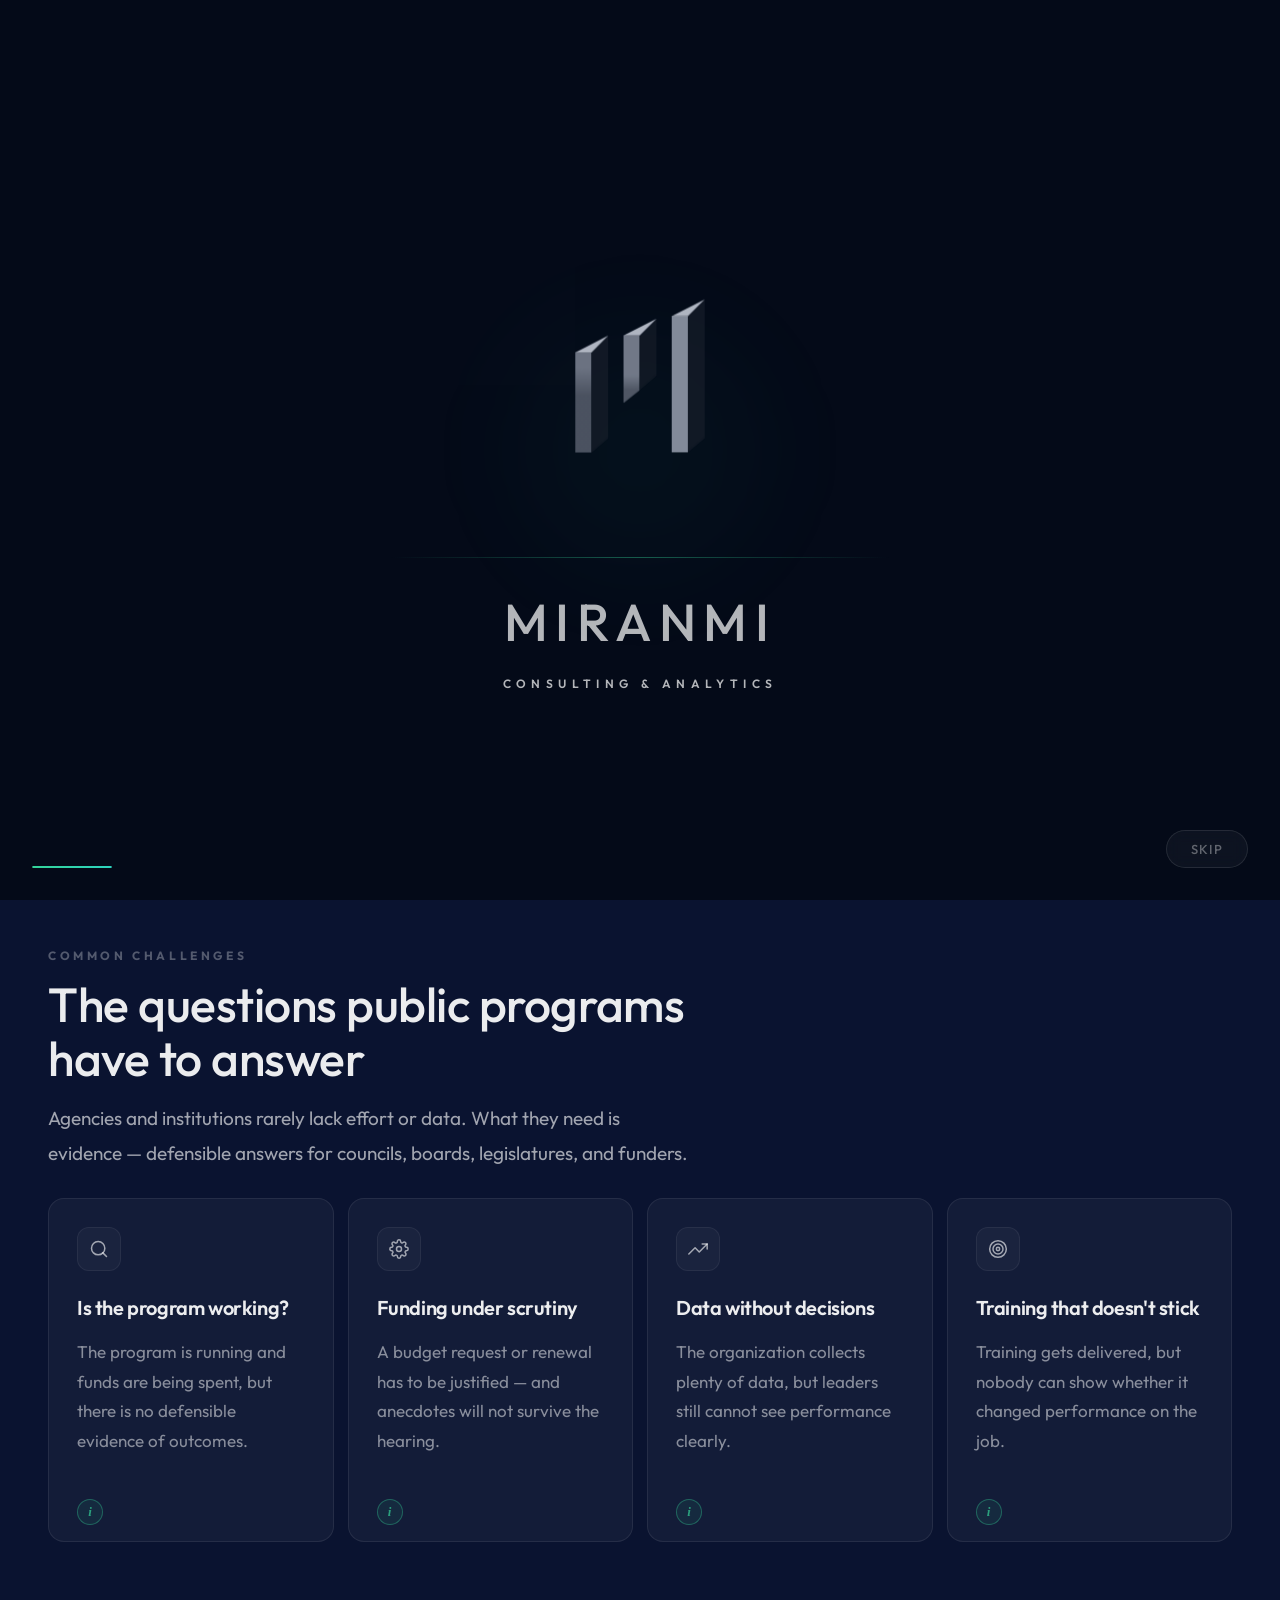
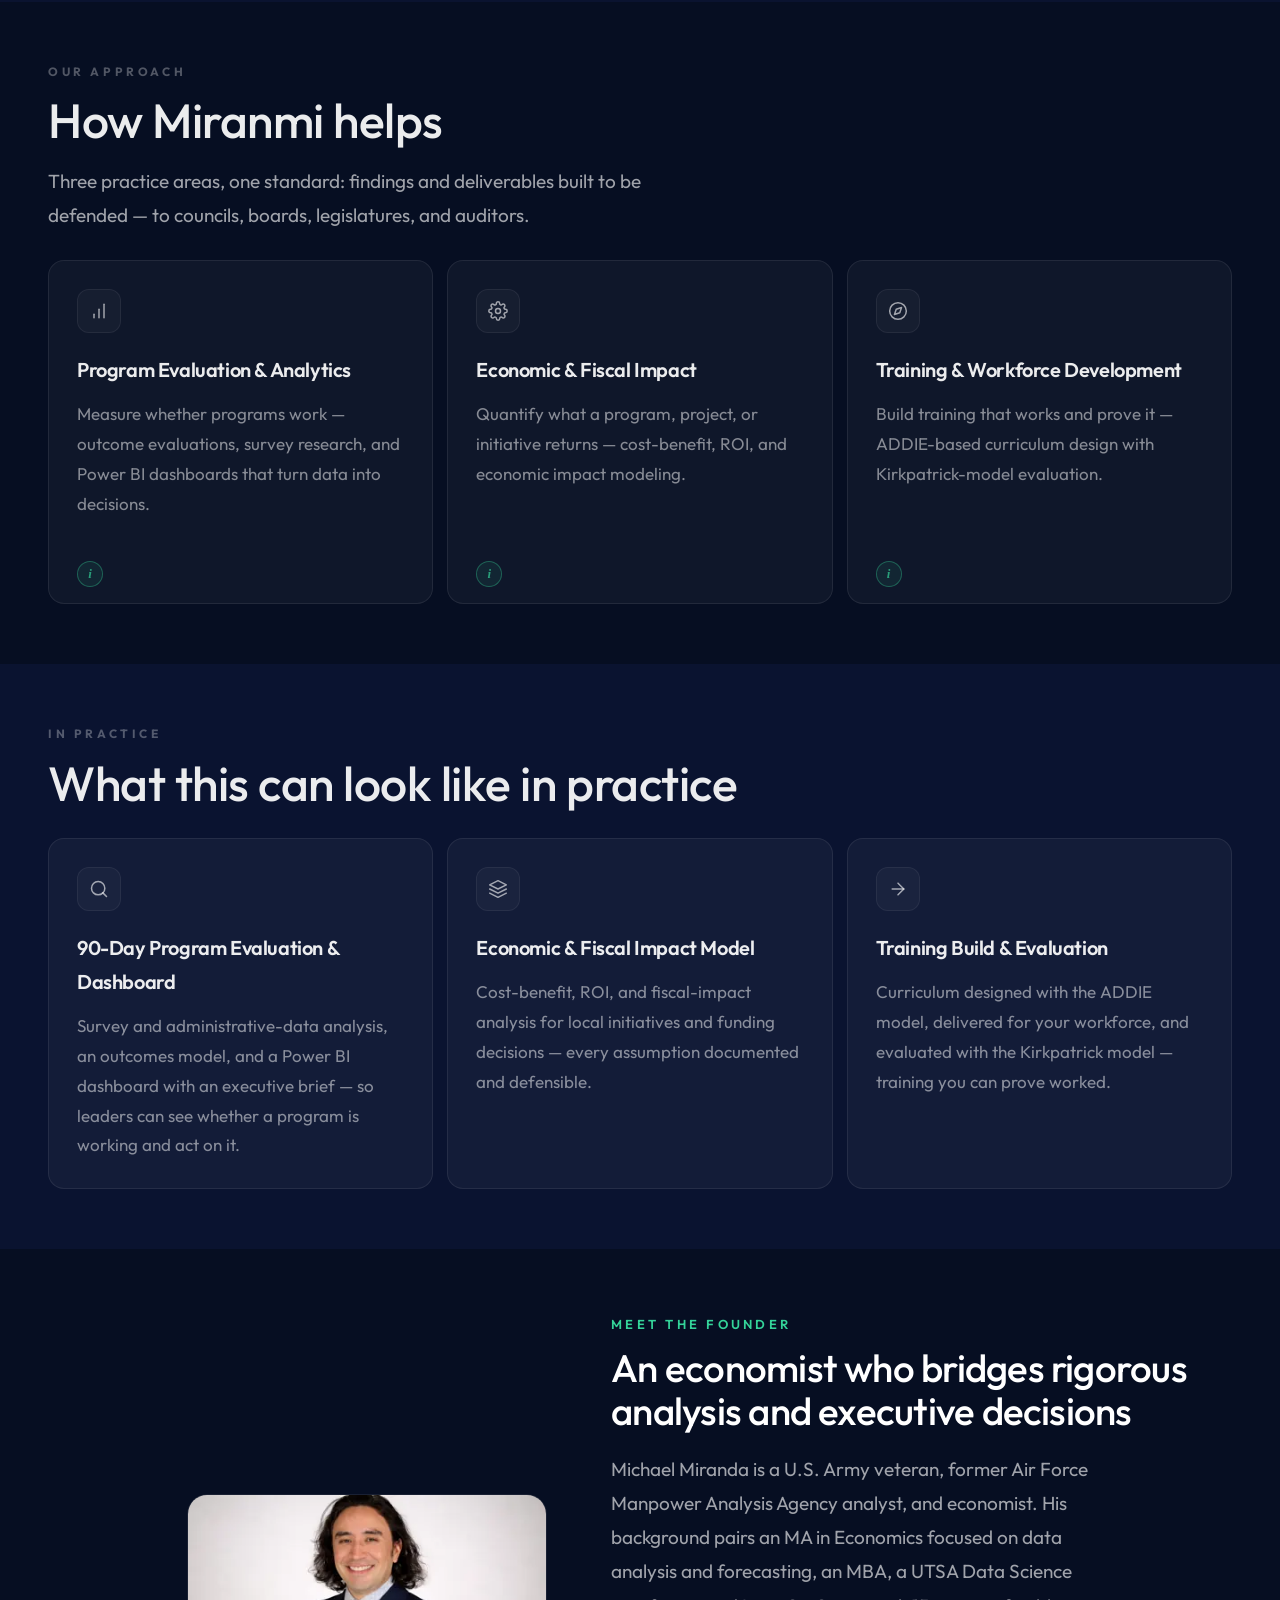
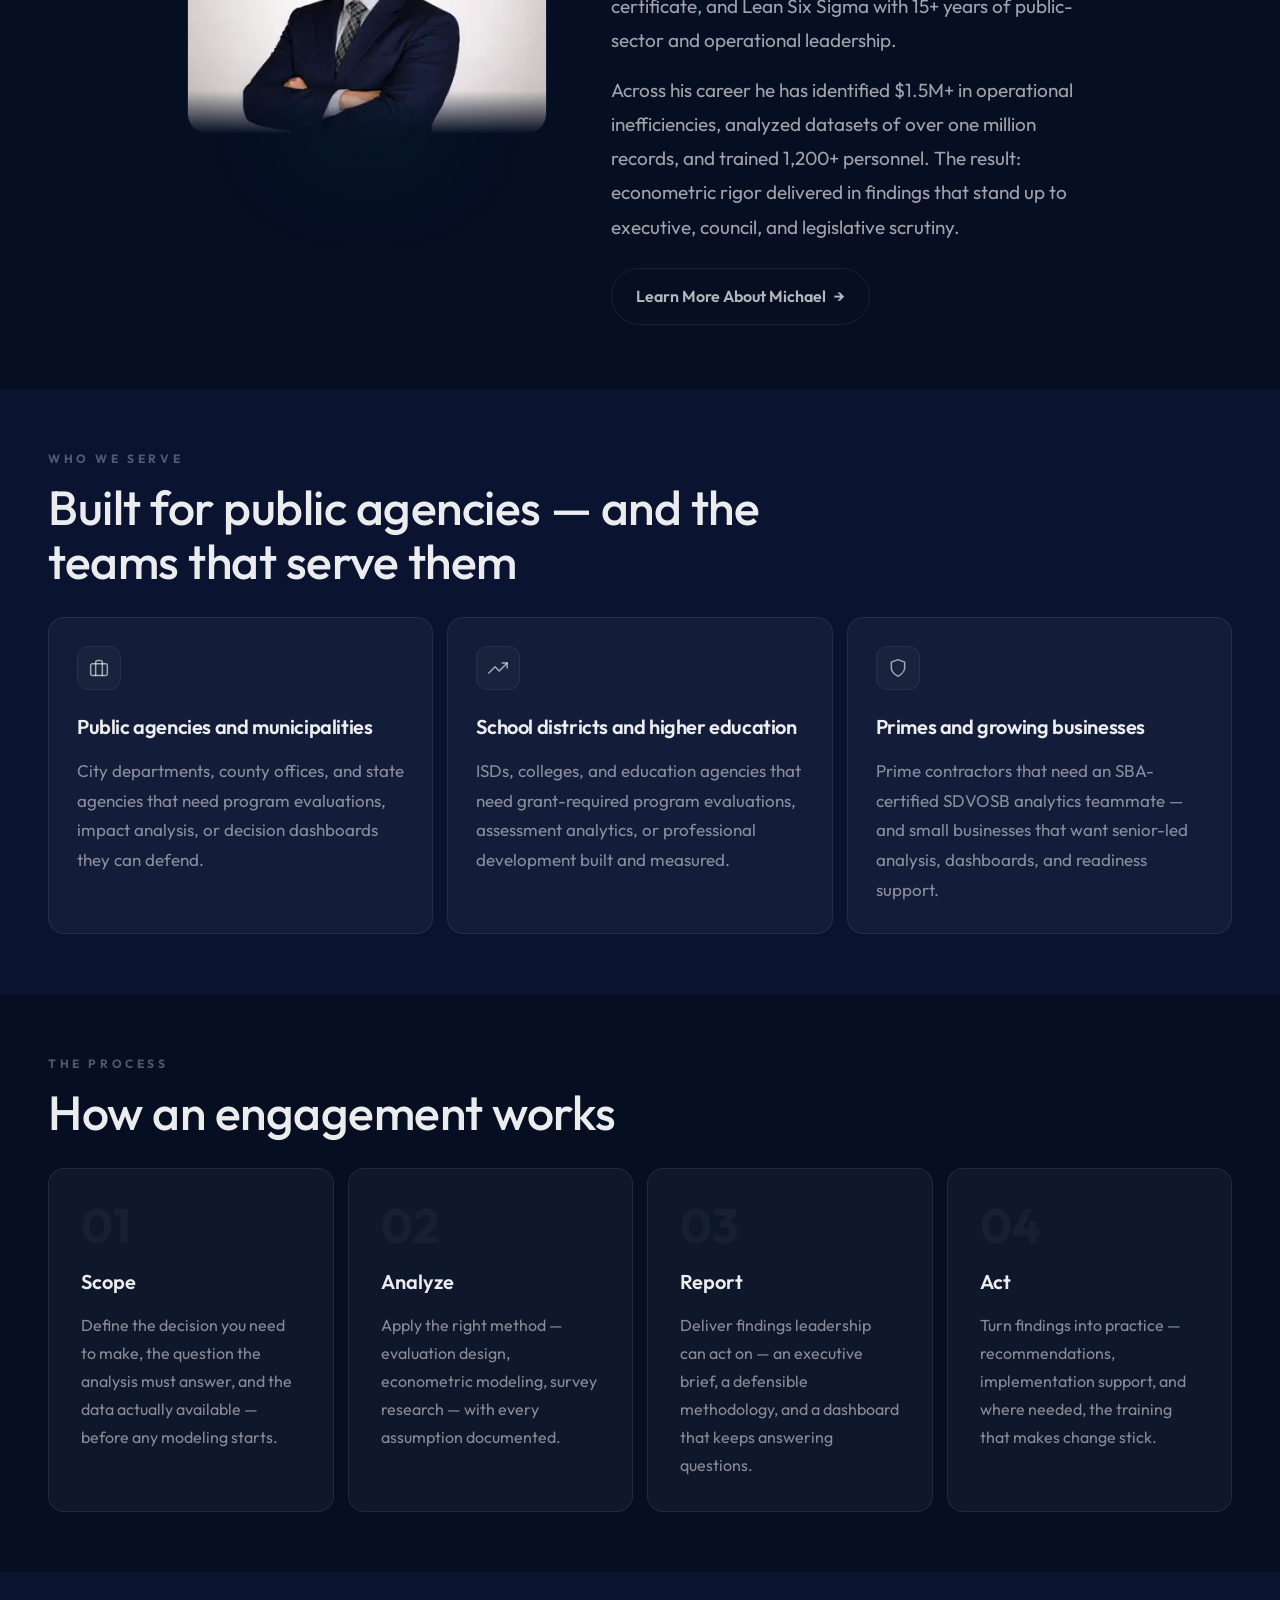
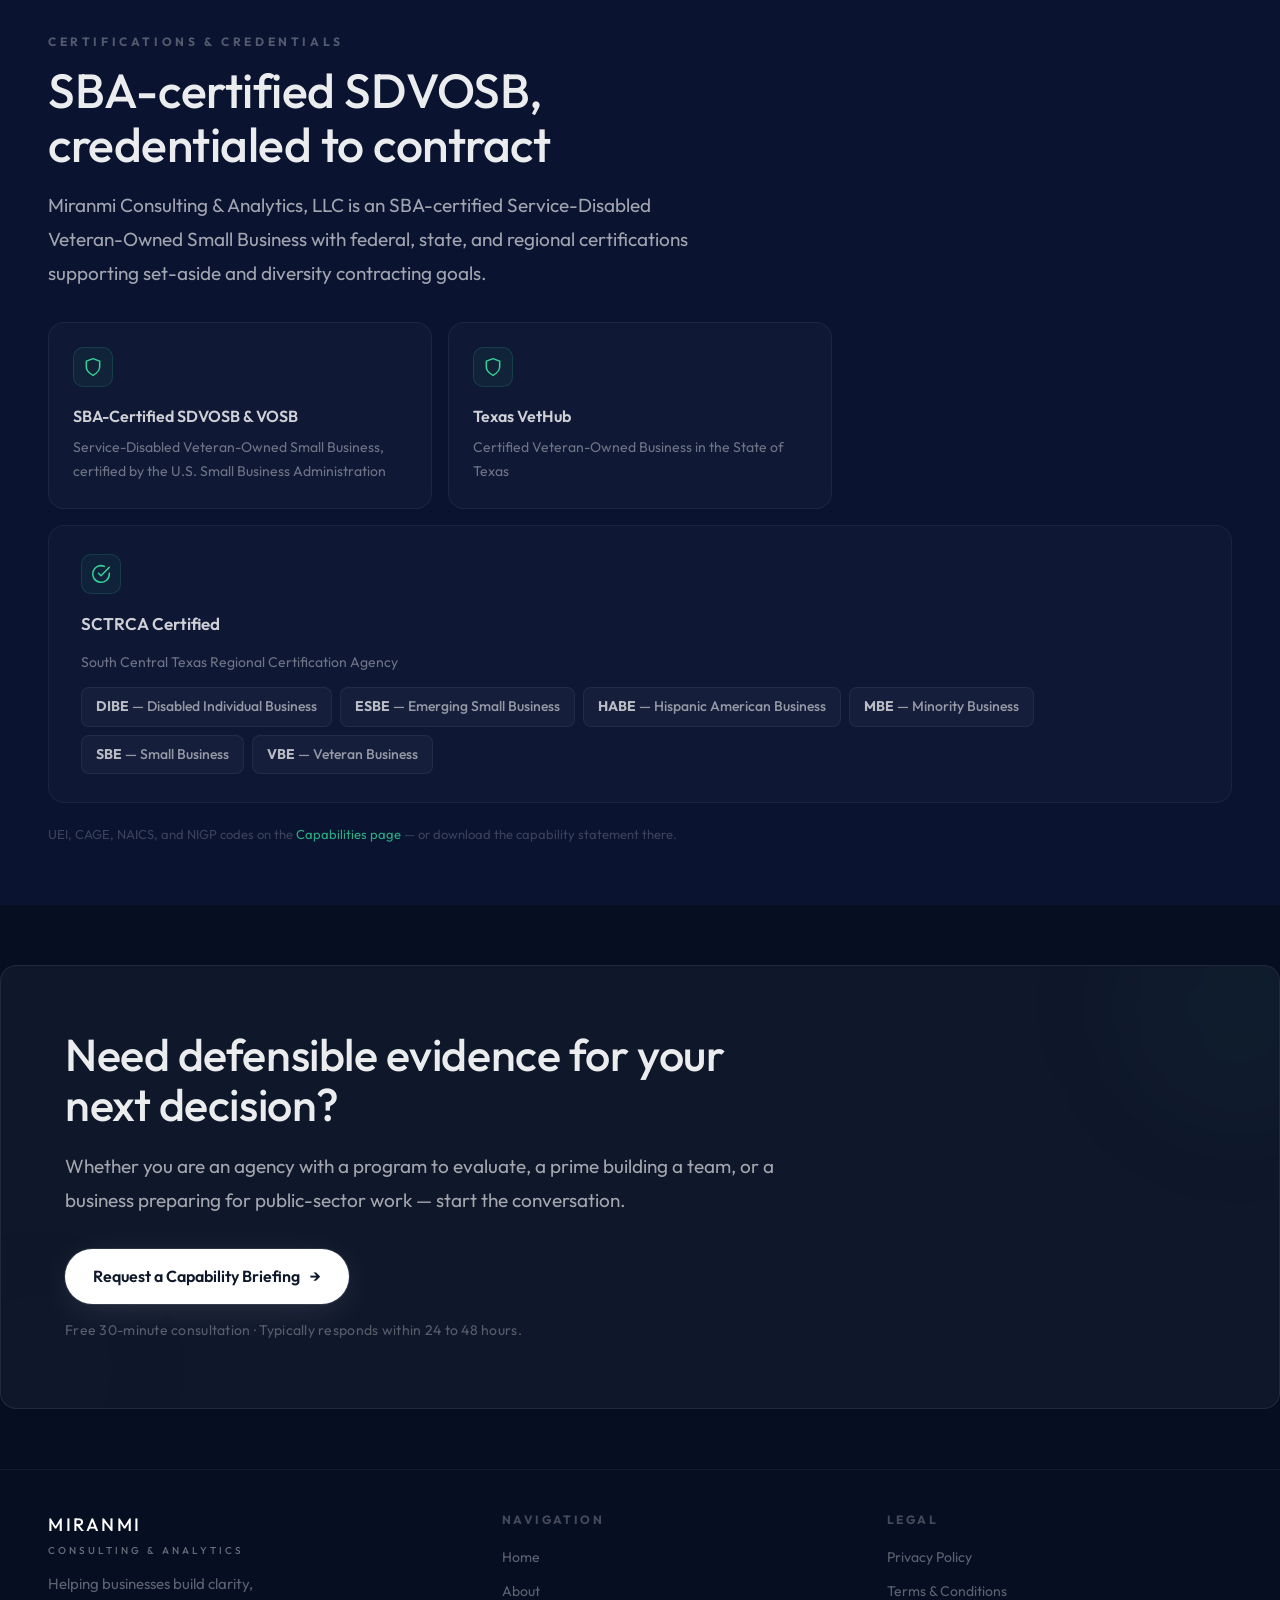
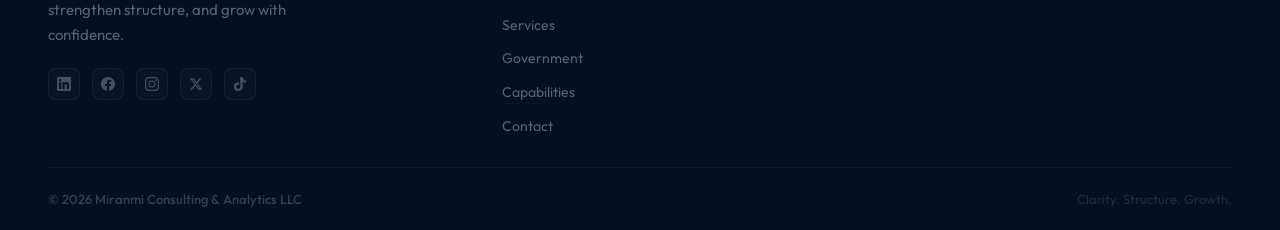
==== commit 18eeecee: "Phase A repositioning: capabilities page, SDVOSB corrections, evaluation-led copy Council-cleared (6" ====
--- a/index.html
+++ b/index.html
@@ -3,21 +3,21 @@
 <head>
 <meta charset="UTF-8">
 <meta name="viewport" content="width=device-width, initial-scale=1.0">
-<title>Veteran-Owned Business Consulting & Analytics | Miranmi | San Antonio, TX</title>
-<meta name="description" content="Veteran-owned business consulting and analytics firm in San Antonio, TX. Helping small businesses and government contractors gain clarity and prepare for growth.">
+<title>SDVOSB Program Evaluation & Analytics | Miranmi | San Antonio, TX</title>
+<meta name="description" content="SBA-certified SDVOSB firm in San Antonio, TX. Program evaluation, economic impact analysis, dashboards, and training development for Texas public agencies, school districts, and the primes who serve them.">
 <link rel="canonical" href="https://www.miranmi.com/">
 <meta property="og:type" content="website">
 <meta property="og:url" content="https://www.miranmi.com/">
-<meta property="og:title" content="Veteran-Owned Business Consulting & Analytics | Miranmi | San Antonio, TX">
-<meta property="og:description" content="Veteran-owned business consulting and analytics firm in San Antonio, TX. Helping small businesses and government contractors gain clarity and prepare for growth.">
+<meta property="og:title" content="SDVOSB Program Evaluation & Analytics | Miranmi | San Antonio, TX">
+<meta property="og:description" content="SBA-certified SDVOSB firm in San Antonio, TX. Program evaluation, economic impact analysis, dashboards, and training development for Texas public agencies and the primes who serve them.">
 <meta property="og:image" content="https://www.miranmi.com/og-image.png">
 <meta property="og:site_name" content="Miranmi Consulting & Analytics">
 <meta property="og:locale" content="en_US">
 <link rel="alternate" hreflang="en" href="https://www.miranmi.com/">
 <link rel="alternate" hreflang="x-default" href="https://www.miranmi.com/">
 <meta name="twitter:card" content="summary_large_image">
-<meta name="twitter:title" content="Veteran-Owned Business Consulting & Analytics | Miranmi | San Antonio, TX">
-<meta name="twitter:description" content="Veteran-owned business consulting and analytics firm in San Antonio, TX. Helping small businesses and government contractors gain clarity and prepare for growth.">
+<meta name="twitter:title" content="SDVOSB Program Evaluation & Analytics | Miranmi | San Antonio, TX">
+<meta name="twitter:description" content="SBA-certified SDVOSB firm in San Antonio, TX. Program evaluation, economic impact analysis, dashboards, and training development for Texas public agencies.">
 <meta name="twitter:image" content="https://www.miranmi.com/og-image.png">
 <link rel="icon" type="image/svg+xml" href="/favicon.svg">
 <link rel="apple-touch-icon" sizes="180x180" href="/apple-touch-icon.png">
@@ -36,7 +36,7 @@
   "url": "https://www.miranmi.com",
   "logo": "https://www.miranmi.com/og-image.png",
   "image": "https://www.miranmi.com/og-image.png",
-  "description": "Veteran-owned business consulting and analytics firm in San Antonio, TX. Miranmi helps small businesses and government contractors gain clarity, improve operations, and prepare for growth.",
+  "description": "SBA-certified SDVOSB program evaluation and analytics firm in San Antonio, TX. Miranmi helps Texas public agencies, school districts, and public institutions measure program outcomes, quantify economic impact, and build effective training.",
   "telephone": "+1-210-952-8774",
   "priceRange": "$$",
   "openingHoursSpecification": {
@@ -73,16 +73,16 @@
     }
   ],
   "serviceType": [
-    "Business Consulting",
+    "Program Evaluation",
+    "Economic Impact Analysis",
+    "Cost-Benefit Analysis",
+    "Performance Measurement and Dashboards",
     "Data Analytics",
-    "Federal Government Contracting",
-    "State Government Contracting",
+    "Survey Research",
+    "Workforce and Demand Forecasting",
+    "Training and Curriculum Development",
     "Government Contracting Support",
-    "Operational Improvement",
-    "Growth Readiness",
-    "Certification Support",
-    "Small Business Consulting",
-    "Veteran-Owned Business Services"
+    "Business Consulting"
   ],
   "knowsAbout": [
     "Business consulting",
@@ -110,17 +110,22 @@
     {
       "@type": "EducationalOccupationalCredential",
       "credentialCategory": "certification",
-      "name": "Texas HUB Certification (Pending)"
+      "name": "SBA-Certified Service-Disabled Veteran-Owned Small Business (SDVOSB) and Veteran-Owned Small Business (VOSB)"
+    },
+    {
+      "@type": "EducationalOccupationalCredential",
+      "credentialCategory": "certification",
+      "name": "SCTRCA Certification #226048496 (DIBE, ESBE, HABE, MBE, SBE, VBE)"
+    },
+    {
+      "@type": "EducationalOccupationalCredential",
+      "credentialCategory": "certification",
+      "name": "Texas VetHUB Certified Veteran-Owned Business (VID 1414337641700)"
     },
     {
       "@type": "EducationalOccupationalCredential",
       "credentialCategory": "registration",
-      "name": "SAM.gov Registration (Pending)"
-    },
-    {
-      "@type": "EducationalOccupationalCredential",
-      "credentialCategory": "certification",
-      "name": "SBA Certification (Planned)"
+      "name": "SAM.gov Registration (Active) — UEI JFHDS4WWQ3A1, CAGE 1AHB3"
     }
   ],
   "sameAs": [
@@ -219,6 +224,7 @@
       <li><a href="/about/"><span data-i="en" lang="en">About</span><span data-i="es" lang="es">Nosotros</span></a></li>
       <li><a href="/services/"><span data-i="en" lang="en">Services</span><span data-i="es" lang="es">Servicios</span></a></li>
       <li><a href="/government/"><span data-i="en" lang="en">Government</span><span data-i="es" lang="es">Gobierno</span></a></li>
+      <li><a href="/capabilities/"><span data-i="en" lang="en">Capabilities</span><span data-i="es" lang="es">Capacidades</span></a></li>
       <li><a href="/contact/"><span data-i="en" lang="en">Contact</span><span data-i="es" lang="es">Contacto</span></a></li>
     </ul>
     <div class="nav-right">
@@ -239,6 +245,7 @@
     <a href="/about/" onclick="closeMenu()"><span data-i="en" lang="en">About</span><span data-i="es" lang="es">Nosotros</span></a>
     <a href="/services/" onclick="closeMenu()"><span data-i="en" lang="en">Services</span><span data-i="es" lang="es">Servicios</span></a>
     <a href="/government/" onclick="closeMenu()"><span data-i="en" lang="en">Government</span><span data-i="es" lang="es">Gobierno</span></a>
+    <a href="/capabilities/" onclick="closeMenu()"><span data-i="en" lang="en">Capabilities</span><span data-i="es" lang="es">Capacidades</span></a>
     <a href="/contact/" onclick="closeMenu()"><span data-i="en" lang="en">Contact</span><span data-i="es" lang="es">Contacto</span></a>
   </nav>
   <div class="mobile-footer">
@@ -251,25 +258,25 @@
   <div>
     <div class="reveal">
       <div class="page-hero" style="padding:0;">
-        <div class="eyebrow"><span class="dot"></span> <span data-i="en" lang="en">Consulting and Analytics for Small Business Growth</span><span data-i="es" lang="es">Consultoría y Análisis para el Crecimiento de Pequeñas Empresas</span></div>
+        <div class="eyebrow"><span class="dot"></span> <span data-i="en" lang="en">SBA-Certified SDVOSB · San Antonio, TX</span><span data-i="es" lang="es">SDVOSB Certificada por la SBA · San Antonio, TX</span></div>
       </div>
     </div>
     <div class="reveal" style="transition-delay:0.12s">
       <h1 class="serif" style="font-size:clamp(2.4rem, 6vw, 4.2rem); line-height:1.08; color:var(--white); max-width:640px;">
-        <span data-i="en" lang="en">Helping businesses gain clarity, improve structure, and move forward with better decisions</span>
-        <span data-i="es" lang="es">Ayudando a las empresas a ganar claridad, mejorar su estructura y avanzar con mejores decisiones</span>
+        <span data-i="en" lang="en">Data-driven program evaluation and economic impact analysis for Texas public agencies</span>
+        <span data-i="es" lang="es">Evaluación de programas y análisis de impacto económico basados en datos para agencias públicas de Texas</span>
       </h1>
     </div>
     <div class="reveal" style="transition-delay:0.24s">
       <p style="margin-top:28px; max-width:560px; font-size:19px; line-height:1.8; color:var(--text);">
-        <span data-i="en" lang="en">Miranmi Consulting and Analytics works with businesses to understand what is holding them back, bring order to competing priorities, tighten operations, and build a stronger foundation for the next stage of growth.</span>
-        <span data-i="es" lang="es">Miranmi Consultoría y Análisis trabaja con empresas para entender qué las está frenando, poner orden en prioridades que compiten, ajustar operaciones y construir una base más sólida para la próxima etapa de crecimiento.</span>
+        <span data-i="en" lang="en">Miranmi helps Texas agencies, school districts, and public institutions measure whether programs work, quantify their economic impact, and defend funding decisions with rigorous, audit-ready analysis — and builds the training that puts findings into practice.</span>
+        <span data-i="es" lang="es">Miranmi ayuda a agencias de Texas, distritos escolares e instituciones públicas a medir si sus programas funcionan, cuantificar su impacto económico y defender decisiones de financiamiento con análisis rigurosos y listos para auditoría — además de desarrollar la capacitación que lleva los hallazgos a la práctica.</span>
       </p>
     </div>
     <div class="reveal" style="transition-delay:0.34s">
       <div style="margin-top:36px; display:flex; flex-wrap:wrap; gap:16px;">
-        <a href="/contact/" class="btn-primary"><span data-i="en" lang="en">Free 30-Minute Consultation</span><span data-i="es" lang="es">Consulta Gratis de 30 Minutos</span> <span>&rarr;</span></a>
-        <a href="/services/" class="btn-outline"><span data-i="en" lang="en">Explore Services</span><span data-i="es" lang="es">Ver Servicios</span> <span>&nearr;</span></a>
+        <a href="/contact/" class="btn-primary"><span data-i="en" lang="en">Request a Capability Briefing</span><span data-i="es" lang="es">Solicitar una Presentación de Capacidades</span> <span>&rarr;</span></a>
+        <a href="/Miranmi-Capability-Statement.pdf" class="btn-outline" download><span data-i="en" lang="en">Capability Statement (PDF)</span><span data-i="es" lang="es">Declaración de Capacidades (PDF)</span> <span>&darr;</span></a>
       </div>
     </div>
   </div>
@@ -310,7 +317,7 @@
         <div class="hero-card-name logo-font">MIRANMI</div>
         <div class="hero-card-sub"><span data-i="en" lang="en">Consulting & Analytics</span><span data-i="es" lang="es">Consultoría y Análisis</span></div>
         <div class="hero-card-line"></div>
-        <div class="hero-card-tagline"><span data-i="en" lang="en">Clarity, structure, and momentum for your business.</span><span data-i="es" lang="es">Claridad, estructura e impulso para su empresa.</span></div>
+        <div class="hero-card-tagline"><span data-i="en" lang="en">Evidence for public decisions.</span><span data-i="es" lang="es">Evidencia para decisiones públicas.</span></div>
       </div>
     </div>
   </div>
@@ -319,42 +326,42 @@
   <div class="container">
     <div class="reveal">
       <div class="section-label"><span data-i="en" lang="en">Common challenges</span><span data-i="es" lang="es">Desafíos comunes</span></div>
-      <h2 class="section-title serif"><span data-i="en" lang="en">Where businesses get stuck</span><span data-i="es" lang="es">Donde las empresas se estancan</span></h2>
-      <p class="section-text"><span data-i="en" lang="en">Many businesses are working hard but still feel like something is not clicking. The issue is not always effort. Sometimes it is a lack of clarity, structure, or a clear path forward.</span><span data-i="es" lang="es">Muchas empresas trabajan duro pero sienten que algo no encaja. El problema no siempre es esfuerzo. A veces es falta de claridad, estructura o un camino claro hacia adelante.</span></p>
+      <h2 class="section-title serif"><span data-i="en" lang="en">The questions public programs have to answer</span><span data-i="es" lang="es">Las preguntas que los programas públicos deben responder</span></h2>
+      <p class="section-text"><span data-i="en" lang="en">Agencies and institutions rarely lack effort or data. What they need is evidence — defensible answers for councils, boards, legislatures, and funders.</span><span data-i="es" lang="es">A las agencias e instituciones rara vez les falta esfuerzo o datos. Lo que necesitan es evidencia — respuestas defendibles ante concejos, juntas directivas, legislaturas y financiadores.</span></p>
     </div>
     <div class="card-grid cols-4">
     <div class="flip-card reveal">
       <div class="card-icon"><svg viewBox="0 0 24 24"><circle cx="11" cy="11" r="8"/><line x1="21" y1="21" x2="16.65" y2="16.65"/></svg></div>
-      <h3><span data-i="en" lang="en">Unclear performance</span><span data-i="es" lang="es">Rendimiento poco claro</span></h3>
-      <p class="card-front-text"><span data-i="en" lang="en">You know the business is moving, but it is difficult to tell what is actually driving results.</span><span data-i="es" lang="es">Sabe que el negocio avanza, pero es difícil saber qué está impulsando los resultados.</span></p>
-      <div class="card-hover-text"><span data-i="en" lang="en">Example: Revenue may be coming in, but it is still unclear which services, customers, or activities are creating the strongest return.</span><span data-i="es" lang="es">Ejemplo: Los ingresos pueden estar llegando, pero aún no está claro qué servicios, clientes o actividades generan el mayor retorno.</span></div>
+      <h3><span data-i="en" lang="en">Is the program working?</span><span data-i="es" lang="es">¿Está funcionando el programa?</span></h3>
+      <p class="card-front-text"><span data-i="en" lang="en">The program is running and funds are being spent, but there is no defensible evidence of outcomes.</span><span data-i="es" lang="es">El programa opera y los fondos se ejecutan, pero no existe evidencia defendible de resultados.</span></p>
+      <div class="card-hover-text"><span data-i="en" lang="en">Example: A grant-funded initiative needs an outcome evaluation — with a methodology that stands up to auditors and funders — before the next funding cycle.</span><span data-i="es" lang="es">Ejemplo: Una iniciativa financiada por subvención necesita una evaluación de resultados — con una metodología que resista a auditores y financiadores — antes del próximo ciclo de financiamiento.</span></div>
       <div class="tap-hint"><span data-i="en" lang="en">Tap to learn more</span><span data-i="es" lang="es">Toque para más información</span></div>
       <div class="card-info-toggle">i</div>
       <div class="bottom-line"></div>
     </div>
     <div class="flip-card reveal" style="transition-delay:0.08s">
       <div class="card-icon"><svg viewBox="0 0 24 24"><circle cx="12" cy="12" r="3"/><path d="M19.4 15a1.65 1.65 0 0 0 .33 1.82l.06.06a2 2 0 0 1 0 2.83 2 2 0 0 1-2.83 0l-.06-.06a1.65 1.65 0 0 0-1.82-.33 1.65 1.65 0 0 0-1 1.51V21a2 2 0 0 1-2 2 2 2 0 0 1-2-2v-.09A1.65 1.65 0 0 0 9 19.4a1.65 1.65 0 0 0-1.82.33l-.06.06a2 2 0 0 1-2.83 0 2 2 0 0 1 0-2.83l.06-.06A1.65 1.65 0 0 0 4.68 15a1.65 1.65 0 0 0-1.51-1H3a2 2 0 0 1-2-2 2 2 0 0 1 2-2h.09A1.65 1.65 0 0 0 4.6 9a1.65 1.65 0 0 0-.33-1.82l-.06-.06a2 2 0 0 1 0-2.83 2 2 0 0 1 2.83 0l.06.06A1.65 1.65 0 0 0 9 4.68a1.65 1.65 0 0 0 1-1.51V3a2 2 0 0 1 2-2 2 2 0 0 1 2 2v.09a1.65 1.65 0 0 0 1 1.51 1.65 1.65 0 0 0 1.82-.33l.06-.06a2 2 0 0 1 2.83 0 2 2 0 0 1 0 2.83l-.06.06a1.65 1.65 0 0 0-.33 1.82V9a1.65 1.65 0 0 0 1.51 1H21a2 2 0 0 1 2 2 2 2 0 0 1-2 2h-.09a1.65 1.65 0 0 0-1.51 1z"/></svg></div>
-      <h3><span data-i="en" lang="en">Operational friction</span><span data-i="es" lang="es">Fricción operativa</span></h3>
-      <p class="card-front-text"><span data-i="en" lang="en">Important work depends too much on memory, urgency, or inconsistent follow through.</span><span data-i="es" lang="es">El trabajo importante depende demasiado de la memoria, la urgencia o el seguimiento inconsistente.</span></p>
-      <div class="card-hover-text"><span data-i="en" lang="en">Example: Tasks may be getting done, but duplicated effort, unclear handoffs, and reactive problem solving are slowing progress.</span><span data-i="es" lang="es">Ejemplo: Las tareas se completan, pero el esfuerzo duplicado, las transferencias poco claras y la resolución reactiva de problemas frenan el progreso.</span></div>
+      <h3><span data-i="en" lang="en">Funding under scrutiny</span><span data-i="es" lang="es">Financiamiento bajo escrutinio</span></h3>
+      <p class="card-front-text"><span data-i="en" lang="en">A budget request or renewal has to be justified — and anecdotes will not survive the hearing.</span><span data-i="es" lang="es">Una solicitud o renovación de presupuesto debe justificarse — y las anécdotas no sobrevivirán la audiencia.</span></p>
+      <div class="card-hover-text"><span data-i="en" lang="en">Example: A department needs a cost-benefit or economic impact analysis that quantifies what the program returns for every dollar invested.</span><span data-i="es" lang="es">Ejemplo: Un departamento necesita un análisis de costo-beneficio o de impacto económico que cuantifique lo que el programa devuelve por cada dólar invertido.</span></div>
       <div class="tap-hint"><span data-i="en" lang="en">Tap to learn more</span><span data-i="es" lang="es">Toque para más información</span></div>
       <div class="card-info-toggle">i</div>
       <div class="bottom-line"></div>
     </div>
     <div class="flip-card reveal" style="transition-delay:0.16s">
       <div class="card-icon"><svg viewBox="0 0 24 24"><polyline points="23 6 13.5 15.5 8.5 10.5 1 18"/><polyline points="17 6 23 6 23 12"/></svg></div>
-      <h3><span data-i="en" lang="en">Growth without structure</span><span data-i="es" lang="es">Crecimiento sin estructura</span></h3>
-      <p class="card-front-text"><span data-i="en" lang="en">You want to grow, but the business is not fully organized for the next step.</span><span data-i="es" lang="es">Quiere crecer, pero el negocio no está completamente organizado para el siguiente paso.</span></p>
-      <div class="card-hover-text"><span data-i="en" lang="en">Example: The owner is carrying too much, priorities are competing, and there is no clear structure for growth decisions or execution.</span><span data-i="es" lang="es">Ejemplo: El dueño carga demasiado, las prioridades compiten entre sí y no hay una estructura clara para decisiones de crecimiento o ejecución.</span></div>
+      <h3><span data-i="en" lang="en">Data without decisions</span><span data-i="es" lang="es">Datos sin decisiones</span></h3>
+      <p class="card-front-text"><span data-i="en" lang="en">The organization collects plenty of data, but leaders still cannot see performance clearly.</span><span data-i="es" lang="es">La organización recopila muchos datos, pero los líderes aún no ven el desempeño con claridad.</span></p>
+      <div class="card-hover-text"><span data-i="en" lang="en">Example: Reports exist in spreadsheets across teams, but there is no dashboard or KPI framework that turns them into decisions leadership can act on.</span><span data-i="es" lang="es">Ejemplo: Los informes existen en hojas de cálculo dispersas entre equipos, pero no hay un tablero ni un marco de indicadores que los convierta en decisiones accionables para la dirección.</span></div>
       <div class="tap-hint"><span data-i="en" lang="en">Tap to learn more</span><span data-i="es" lang="es">Toque para más información</span></div>
       <div class="card-info-toggle">i</div>
       <div class="bottom-line"></div>
     </div>
     <div class="flip-card reveal" style="transition-delay:0.24s">
       <div class="card-icon"><svg viewBox="0 0 24 24"><circle cx="12" cy="12" r="10"/><circle cx="12" cy="12" r="6"/><circle cx="12" cy="12" r="2"/></svg></div>
-      <h3><span data-i="en" lang="en">Missed opportunities</span><span data-i="es" lang="es">Oportunidades perdidas</span></h3>
-      <p class="card-front-text"><span data-i="en" lang="en">Certifications, partnerships, or public sector opportunities may be available, but the business is not ready to pursue them well.</span><span data-i="es" lang="es">Las certificaciones, asociaciones u oportunidades del sector público pueden estar disponibles, pero el negocio no está listo para perseguirlas.</span></p>
-      <div class="card-hover-text"><span data-i="en" lang="en">Example: A business may have potential, but not yet have the documentation, positioning, or internal structure needed to move forward confidently.</span><span data-i="es" lang="es">Ejemplo: Una empresa puede tener potencial, pero aún no tener la documentación, posicionamiento o estructura interna necesaria para avanzar con confianza.</span></div>
+      <h3><span data-i="en" lang="en">Training that doesn't stick</span><span data-i="es" lang="es">Capacitación que no perdura</span></h3>
+      <p class="card-front-text"><span data-i="en" lang="en">Training gets delivered, but nobody can show whether it changed performance on the job.</span><span data-i="es" lang="es">La capacitación se imparte, pero nadie puede demostrar si cambió el desempeño en el trabajo.</span></p>
+      <div class="card-hover-text"><span data-i="en" lang="en">Example: A workforce program needs curriculum built on sound instructional design — and a Kirkpatrick-model evaluation that measures whether it actually worked.</span><span data-i="es" lang="es">Ejemplo: Un programa de fuerza laboral necesita un plan de estudios con diseño instruccional sólido — y una evaluación con el modelo Kirkpatrick que mida si realmente funcionó.</span></div>
       <div class="tap-hint"><span data-i="en" lang="en">Tap to learn more</span><span data-i="es" lang="es">Toque para más información</span></div>
       <div class="card-info-toggle">i</div>
       <div class="bottom-line"></div>
@@ -367,32 +374,32 @@
     <div class="reveal">
       <div class="section-label"><span data-i="en" lang="en">Our approach</span><span data-i="es" lang="es">Nuestro enfoque</span></div>
       <h2 class="section-title serif"><span data-i="en" lang="en">How Miranmi helps</span><span data-i="es" lang="es">Cómo ayuda Miranmi</span></h2>
-      <p class="section-text"><span data-i="en" lang="en">Miranmi helps businesses bring more structure to decision making, more clarity to operations, and stronger readiness for growth.</span><span data-i="es" lang="es">Miranmi ayuda a las empresas a traer más estructura a la toma de decisiones, más claridad a las operaciones y mayor preparación para el crecimiento.</span></p>
+      <p class="section-text"><span data-i="en" lang="en">Three practice areas, one standard: findings and deliverables built to be defended — to councils, boards, legislatures, and auditors.</span><span data-i="es" lang="es">Tres áreas de práctica, un mismo estándar: hallazgos y entregables diseñados para defenderse ante concejos, juntas directivas, legislaturas y auditores.</span></p>
     </div>
     <div class="card-grid cols-3">
     <div class="flip-card reveal">
       <div class="card-icon"><svg viewBox="0 0 24 24"><line x1="12" y1="20" x2="12" y2="10"/><line x1="18" y1="20" x2="18" y2="4"/><line x1="6" y1="20" x2="6" y2="16"/></svg></div>
-      <h3><span data-i="en" lang="en">Business Analysis and Decision Support</span><span data-i="es" lang="es">Análisis de Negocio y Soporte de Decisiones</span></h3>
-      <p class="card-front-text"><span data-i="en" lang="en">Turn business information into clearer direction, better reporting, and more confident decisions.</span><span data-i="es" lang="es">Convierta la información del negocio en dirección más clara, mejores reportes y decisiones más seguras.</span></p>
-      <div class="card-hover-text"><span data-i="en" lang="en">We help organize data, identify patterns, and turn information into something useful for planning and decision making.</span><span data-i="es" lang="es">Ayudamos a organizar datos, identificar patrones y convertir la información en algo útil para la planificación y toma de decisiones.</span></div>
+      <h3><span data-i="en" lang="en">Program Evaluation &amp; Analytics</span><span data-i="es" lang="es">Evaluación de Programas y Análisis</span></h3>
+      <p class="card-front-text"><span data-i="en" lang="en">Measure whether programs work — outcome evaluations, survey research, and Power BI dashboards that turn data into decisions.</span><span data-i="es" lang="es">Mida si los programas funcionan — evaluaciones de resultados, investigación por encuestas y tableros de Power BI que convierten datos en decisiones.</span></p>
+      <div class="card-hover-text"><span data-i="en" lang="en">Outcome and process evaluations, KPI frameworks, and executive dashboards — built on administrative data, surveys, and statistical analysis that stands up to scrutiny.</span><span data-i="es" lang="es">Evaluaciones de resultados y procesos, marcos de indicadores clave y tableros ejecutivos — basados en datos administrativos, encuestas y análisis estadístico que resiste el escrutinio.</span></div>
       <div class="tap-hint"><span data-i="en" lang="en">Tap to learn more</span><span data-i="es" lang="es">Toque para más información</span></div>
       <div class="card-info-toggle">i</div>
       <div class="bottom-line"></div>
     </div>
     <div class="flip-card reveal" style="transition-delay:0.1s">
       <div class="card-icon"><svg viewBox="0 0 24 24"><circle cx="12" cy="12" r="3"/><path d="M19.4 15a1.65 1.65 0 0 0 .33 1.82l.06.06a2 2 0 0 1 0 2.83 2 2 0 0 1-2.83 0l-.06-.06a1.65 1.65 0 0 0-1.82-.33 1.65 1.65 0 0 0-1 1.51V21a2 2 0 0 1-2 2 2 2 0 0 1-2-2v-.09A1.65 1.65 0 0 0 9 19.4a1.65 1.65 0 0 0-1.82.33l-.06.06a2 2 0 0 1-2.83 0 2 2 0 0 1 0-2.83l.06-.06A1.65 1.65 0 0 0 4.68 15a1.65 1.65 0 0 0-1.51-1H3a2 2 0 0 1-2-2 2 2 0 0 1 2-2h.09A1.65 1.65 0 0 0 4.6 9a1.65 1.65 0 0 0-.33-1.82l-.06-.06a2 2 0 0 1 0-2.83 2 2 0 0 1 2.83 0l.06.06A1.65 1.65 0 0 0 9 4.68a1.65 1.65 0 0 0 1-1.51V3a2 2 0 0 1 2-2 2 2 0 0 1 2 2v.09a1.65 1.65 0 0 0 1 1.51 1.65 1.65 0 0 0 1.82-.33l.06-.06a2 2 0 0 1 2.83 0 2 2 0 0 1 0 2.83l-.06.06a1.65 1.65 0 0 0-.33 1.82V9a1.65 1.65 0 0 0 1.51 1H21a2 2 0 0 1 2 2 2 2 0 0 1-2 2h-.09a1.65 1.65 0 0 0-1.51 1z"/></svg></div>
-      <h3><span data-i="en" lang="en">Operational Improvement</span><span data-i="es" lang="es">Mejora Operativa</span></h3>
-      <p class="card-front-text"><span data-i="en" lang="en">Identify process gaps, improve structure, and make the business easier to run.</span><span data-i="es" lang="es">Identifique brechas en procesos, mejore la estructura y haga que el negocio sea más fácil de operar.</span></p>
-      <div class="card-hover-text"><span data-i="en" lang="en">We look at where time, effort, and coordination are being lost and help bring more consistency to the way work gets done.</span><span data-i="es" lang="es">Analizamos dónde se pierde tiempo, esfuerzo y coordinación y ayudamos a traer más consistencia a la forma en que se hace el trabajo.</span></div>
+      <h3><span data-i="en" lang="en">Economic &amp; Fiscal Impact</span><span data-i="es" lang="es">Impacto Económico y Fiscal</span></h3>
+      <p class="card-front-text"><span data-i="en" lang="en">Quantify what a program, project, or initiative returns — cost-benefit, ROI, and economic impact modeling.</span><span data-i="es" lang="es">Cuantifique lo que devuelve un programa, proyecto o iniciativa — modelado de costo-beneficio, ROI e impacto económico.</span></p>
+      <div class="card-hover-text"><span data-i="en" lang="en">Econometric and fiscal analysis for funding decisions, bond initiatives, and program justification — led by an economist, documented so every assumption can be defended.</span><span data-i="es" lang="es">Análisis econométrico y fiscal para decisiones de financiamiento, iniciativas de bonos y justificación de programas — dirigido por un economista y documentado para defender cada supuesto.</span></div>
       <div class="tap-hint"><span data-i="en" lang="en">Tap to learn more</span><span data-i="es" lang="es">Toque para más información</span></div>
       <div class="card-info-toggle">i</div>
       <div class="bottom-line"></div>
     </div>
     <div class="flip-card reveal" style="transition-delay:0.2s">
       <div class="card-icon"><svg viewBox="0 0 24 24"><circle cx="12" cy="12" r="10"/><polygon points="16.24 7.76 14.12 14.12 7.76 16.24 9.88 9.88 16.24 7.76"/></svg></div>
-      <h3><span data-i="en" lang="en">Growth Positioning and Readiness</span><span data-i="es" lang="es">Posicionamiento y Preparación para el Crecimiento</span></h3>
-      <p class="card-front-text"><span data-i="en" lang="en">Prepare the business for the next stage through stronger positioning, better readiness, and clearer priorities.</span><span data-i="es" lang="es">Prepare el negocio para la siguiente etapa con mejor posicionamiento, mayor preparación y prioridades más claras.</span></p>
-      <div class="card-hover-text"><span data-i="en" lang="en">This can include certification support, government readiness, business messaging, or strategic preparation for new opportunities.</span><span data-i="es" lang="es">Esto puede incluir soporte de certificaciones, preparación gubernamental, mensajería empresarial o preparación estratégica para nuevas oportunidades.</span></div>
+      <h3><span data-i="en" lang="en">Training &amp; Workforce Development</span><span data-i="es" lang="es">Capacitación y Desarrollo de Fuerza Laboral</span></h3>
+      <p class="card-front-text"><span data-i="en" lang="en">Build training that works and prove it — ADDIE-based curriculum design with Kirkpatrick-model evaluation.</span><span data-i="es" lang="es">Desarrolle capacitación que funcione y demuéstrelo — diseño curricular basado en ADDIE con evaluación del modelo Kirkpatrick.</span></p>
+      <div class="card-hover-text"><span data-i="en" lang="en">Curriculum development, professional development programs, and training evaluation — grounded in Army instructor and curriculum-committee experience developing courses for thousands of learners.</span><span data-i="es" lang="es">Desarrollo curricular, programas de desarrollo profesional y evaluación de capacitación — con experiencia como instructor del Ejército y en comités curriculares desarrollando cursos para miles de estudiantes.</span></div>
       <div class="tap-hint"><span data-i="en" lang="en">Tap to learn more</span><span data-i="es" lang="es">Toque para más información</span></div>
       <div class="card-info-toggle">i</div>
       <div class="bottom-line"></div>
@@ -409,20 +416,20 @@
     <div class="card-grid cols-3">
     <div class="card reveal">
       <div class="card-icon"><svg viewBox="0 0 24 24"><circle cx="11" cy="11" r="8"/><line x1="21" y1="21" x2="16.65" y2="16.65"/></svg></div>
-      <h3><span data-i="en" lang="en">Find what is being missed</span><span data-i="es" lang="es">Encuentre lo que se está perdiendo</span></h3>
-      <p><span data-i="en" lang="en">Review how the business currently operates, what information it tracks, and where friction or blind spots may be costing time, money, or momentum.</span><span data-i="es" lang="es">Revise cómo opera actualmente el negocio, qué información rastrea y dónde la fricción o puntos ciegos pueden estar costando tiempo, dinero o impulso.</span></p>
+      <h3><span data-i="en" lang="en">90-Day Program Evaluation &amp; Dashboard</span><span data-i="es" lang="es">Evaluación de Programa y Tablero en 90 Días</span></h3>
+      <p><span data-i="en" lang="en">Survey and administrative-data analysis, an outcomes model, and a Power BI dashboard with an executive brief — so leaders can see whether a program is working and act on it.</span><span data-i="es" lang="es">Análisis de encuestas y datos administrativos, un modelo de resultados y un tablero de Power BI con un informe ejecutivo — para que los líderes vean si un programa funciona y actúen en consecuencia.</span></p>
       <div class="bottom-line"></div>
     </div>
     <div class="card reveal" style="transition-delay:0.1s">
       <div class="card-icon"><svg viewBox="0 0 24 24"><polygon points="12 2 2 7 12 12 22 7 12 2"/><polyline points="2 17 12 22 22 17"/><polyline points="2 12 12 17 22 12"/></svg></div>
-      <h3><span data-i="en" lang="en">Organize what matters</span><span data-i="es" lang="es">Organice lo que importa</span></h3>
-      <p><span data-i="en" lang="en">Bring more structure to reporting, workflows, priorities, and decision making so the business becomes easier to manage.</span><span data-i="es" lang="es">Traiga más estructura a reportes, flujos de trabajo, prioridades y toma de decisiones para que el negocio sea más fácil de administrar.</span></p>
+      <h3><span data-i="en" lang="en">Economic &amp; Fiscal Impact Model</span><span data-i="es" lang="es">Modelo de Impacto Económico y Fiscal</span></h3>
+      <p><span data-i="en" lang="en">Cost-benefit, ROI, and fiscal-impact analysis for local initiatives and funding decisions — every assumption documented and defensible.</span><span data-i="es" lang="es">Análisis de costo-beneficio, ROI e impacto fiscal para iniciativas locales y decisiones de financiamiento — cada supuesto documentado y defendible.</span></p>
       <div class="bottom-line"></div>
     </div>
     <div class="card reveal" style="transition-delay:0.2s">
       <div class="card-icon"><svg viewBox="0 0 24 24"><line x1="5" y1="12" x2="19" y2="12"/><polyline points="12 5 19 12 12 19"/></svg></div>
-      <h3><span data-i="en" lang="en">Prepare for what comes next</span><span data-i="es" lang="es">Prepárese para lo que viene</span></h3>
-      <p><span data-i="en" lang="en">Strengthen readiness for certifications, public sector opportunities, or the next phase of growth with a stronger foundation behind the business.</span><span data-i="es" lang="es">Fortalezca la preparación para certificaciones, oportunidades del sector público o la siguiente fase de crecimiento con una base más sólida detrás del negocio.</span></p>
+      <h3><span data-i="en" lang="en">Training Build &amp; Evaluation</span><span data-i="es" lang="es">Desarrollo y Evaluación de Capacitación</span></h3>
+      <p><span data-i="en" lang="en">Curriculum designed with the ADDIE model, delivered for your workforce, and evaluated with the Kirkpatrick model — training you can prove worked.</span><span data-i="es" lang="es">Currículo diseñado con el modelo ADDIE, impartido para su fuerza laboral y evaluado con el modelo Kirkpatrick — capacitación cuya eficacia se puede demostrar.</span></p>
       <div class="bottom-line"></div>
     </div>
     </div>
@@ -440,15 +447,15 @@
       </div>
     </div>
     <div class="reveal-right" style="transition-delay:0.15s">
-      <p class="founder-label"><span data-i="en" lang="en">Meet the Founder</span><span data-i="es" lang="es">Conozca al Fundador</span></p>
-      <h2 class="serif founder-name" style="font-size:clamp(1.6rem,3.5vw,2.4rem);"><span data-i="en" lang="en">Built on discipline, analysis, and practical problem solving</span><span data-i="es" lang="es">Construido sobre disciplina, análisis y resolución práctica de problemas</span></h2>
+      <p class="founder-label"><span data-i="en" lang="en">Meet the Founder</span><span data-i="es" lang="es">Conoce al Fundador</span></p>
+      <h2 class="serif founder-name" style="font-size:clamp(1.6rem,3.5vw,2.4rem);"><span data-i="en" lang="en">An economist who bridges rigorous analysis and executive decisions</span><span data-i="es" lang="es">Un economista que une el análisis riguroso con las decisiones ejecutivas</span></h2>
       <p class="founder-bio">
-        <span data-i="en" lang="en">Michael Miranda is a U.S. Army veteran with an MBA and a Master&#39;s degree in Economics focused on business data analysis and forecasting. He founded Miranmi Consulting and Analytics to help businesses bring more clarity, stronger structure, and better decision making into the way they operate and grow.</span>
-        <span data-i="es" lang="es">Michael Miranda es un veterano del Ejército de EE.UU. con un MBA y una Maestría en Economía enfocada en análisis de datos empresariales y pronósticos. Fundó Miranmi Consultoría y Análisis para ayudar a las empresas a traer más claridad, estructura más sólida y mejor toma de decisiones a la forma en que operan y crecen.</span>
+        <span data-i="en" lang="en">Michael Miranda is a U.S. Army veteran, former Air Force Manpower Analysis Agency analyst, and economist. His background pairs an MA in Economics focused on data analysis and forecasting, an MBA, a UTSA Data Science certificate, and Lean Six Sigma with 15+ years of public-sector and operational leadership.</span>
+        <span data-i="es" lang="es">Michael Miranda es veterano del Ejército de EE.UU., ex analista de la Agencia de Análisis de Personal de la Fuerza Aérea y economista. Su formación combina una Maestría en Economía enfocada en análisis de datos y pronósticos, un MBA, un certificado en Ciencia de Datos de UTSA y Lean Six Sigma, con más de 15 años de liderazgo operativo y en el sector público.</span>
       </p>
       <p class="founder-bio" style="margin-top:16px;">
-        <span data-i="en" lang="en">His approach combines analytical thinking, practical execution, and a focus on helping businesses see what is actually going on and figure out the right next move.</span>
-        <span data-i="es" lang="es">Su enfoque combina pensamiento analítico, ejecución práctica y un enfoque en ayudar a las empresas a ver lo que realmente está sucediendo y determinar el siguiente paso correcto.</span>
+        <span data-i="en" lang="en">Across his career he has identified $1.5M+ in operational inefficiencies, analyzed datasets of over one million records, and trained 1,200+ personnel. The result: econometric rigor delivered in findings that stand up to executive, council, and legislative scrutiny.</span>
+        <span data-i="es" lang="es">A lo largo de su carrera ha identificado más de $1.5M en ineficiencias operativas, analizado bases de datos de más de un millón de registros y capacitado a más de 1,200 personas. El resultado: rigor econométrico en hallazgos que resisten el escrutinio ejecutivo, de concejos y legislativo.</span>
       </p>
       <a href="/about/" class="btn-outline" style="margin-top: 24px;">
         <span data-i="en" lang="en">Learn More About Michael</span><span data-i="es" lang="es">Más sobre Michael</span> <span>&rarr;</span>
@@ -460,25 +467,25 @@
   <div class="container">
     <div class="reveal">
       <div class="section-label"><span data-i="en" lang="en">Who we serve</span><span data-i="es" lang="es">A quién servimos</span></div>
-      <h2 class="section-title serif"><span data-i="en" lang="en">Who Miranmi works best with</span><span data-i="es" lang="es">Con quién trabaja mejor Miranmi</span></h2>
+      <h2 class="section-title serif"><span data-i="en" lang="en">Built for public agencies — and the teams that serve them</span><span data-i="es" lang="es">Creado para agencias públicas — y los equipos que las atienden</span></h2>
     </div>
     <div class="card-grid cols-3">
     <div class="card reveal">
       <div class="card-icon"><svg viewBox="0 0 24 24"><rect x="2" y="7" width="20" height="14" rx="2" ry="2"/><path d="M16 21V5a2 2 0 0 0-2-2h-4a2 2 0 0 0-2 2v16"/></svg></div>
-      <h3><span data-i="en" lang="en">Small businesses and owner led companies</span><span data-i="es" lang="es">Pequeñas empresas y compañías dirigidas por sus dueños</span></h3>
-      <p><span data-i="en" lang="en">Businesses that need structured support but may not yet have in house analytics, operations, or strategy capacity.</span><span data-i="es" lang="es">Empresas que necesitan soporte estructurado pero que aún no tienen capacidad interna de análisis, operaciones o estrategia.</span></p>
+      <h3><span data-i="en" lang="en">Public agencies and municipalities</span><span data-i="es" lang="es">Agencias públicas y municipios</span></h3>
+      <p><span data-i="en" lang="en">City departments, county offices, and state agencies that need program evaluations, impact analysis, or decision dashboards they can defend.</span><span data-i="es" lang="es">Departamentos municipales, oficinas de condado y agencias estatales que necesitan evaluaciones de programas, análisis de impacto o tableros de decisión defendibles.</span></p>
       <div class="bottom-line"></div>
     </div>
     <div class="card reveal" style="transition-delay:0.1s">
       <div class="card-icon"><svg viewBox="0 0 24 24"><polyline points="23 6 13.5 15.5 8.5 10.5 1 18"/><polyline points="17 6 23 6 23 12"/></svg></div>
-      <h3><span data-i="en" lang="en">Growing businesses preparing for the next step</span><span data-i="es" lang="es">Empresas en crecimiento preparándose para el siguiente paso</span></h3>
-      <p><span data-i="en" lang="en">Companies that need stronger systems, clearer decision support, and better alignment for growth opportunities.</span><span data-i="es" lang="es">Empresas que necesitan sistemas más fuertes, mejor soporte de decisiones y mejor alineación para oportunidades de crecimiento.</span></p>
+      <h3><span data-i="en" lang="en">School districts and higher education</span><span data-i="es" lang="es">Distritos escolares y educación superior</span></h3>
+      <p><span data-i="en" lang="en">ISDs, colleges, and education agencies that need grant-required program evaluations, assessment analytics, or professional development built and measured.</span><span data-i="es" lang="es">Distritos escolares, universidades y agencias educativas que necesitan evaluaciones de programas requeridas por subvenciones, análisis de evaluaciones o desarrollo profesional diseñado y medido.</span></p>
       <div class="bottom-line"></div>
     </div>
     <div class="card reveal" style="transition-delay:0.2s">
       <div class="card-icon"><svg viewBox="0 0 24 24"><path d="M12 22s8-4 8-10V5l-8-3-8 3v7c0 6 8 10 8 10z"/></svg></div>
-      <h3><span data-i="en" lang="en">Veteran owned and opportunity seeking businesses</span><span data-i="es" lang="es">Empresas de veteranos y que buscan oportunidades</span></h3>
-      <p><span data-i="en" lang="en">Businesses looking to improve readiness, strengthen credibility, and pursue certifications or public sector pathways with more confidence.</span><span data-i="es" lang="es">Empresas que buscan mejorar su preparación, fortalecer su credibilidad y perseguir certificaciones o caminos del sector público con más confianza.</span></p>
+      <h3><span data-i="en" lang="en">Primes and growing businesses</span><span data-i="es" lang="es">Contratistas principales y empresas en crecimiento</span></h3>
+      <p><span data-i="en" lang="en">Prime contractors that need an SBA-certified SDVOSB analytics teammate — and small businesses that want senior-led analysis, dashboards, and readiness support.</span><span data-i="es" lang="es">Contratistas principales que necesitan un socio analítico SDVOSB certificado por la SBA — y pequeñas empresas que buscan análisis senior, tableros de control y apoyo en preparación.</span></p>
       <div class="bottom-line"></div>
     </div>
     </div>
@@ -488,24 +495,24 @@
   <div class="container">
     <div class="reveal">
       <div class="section-label"><span data-i="en" lang="en">The process</span><span data-i="es" lang="es">El proceso</span></div>
-      <h2 class="section-title serif"><span data-i="en" lang="en">How the process works</span><span data-i="es" lang="es">Qué esperar el proceso</span></h2>
+      <h2 class="section-title serif"><span data-i="en" lang="en">How an engagement works</span><span data-i="es" lang="es">Cómo funciona un proyecto</span></h2>
     </div>
     <div class="step-grid">
     <div class="step-card reveal">
-      <h3><span data-i="en" lang="en">Assess</span><span data-i="es" lang="es">Evaluar</span></h3>
-      <p><span data-i="en" lang="en">Start by understanding the business, the goals, and where things feel unclear, inefficient, or underdeveloped.</span><span data-i="es" lang="es">Comience entendiendo el negocio, los objetivos y dónde hay falta de claridad, ineficientes o subdesarrolladas.</span></p>
+      <h3><span data-i="en" lang="en">Scope</span><span data-i="es" lang="es">Definir</span></h3>
+      <p><span data-i="en" lang="en">Define the decision you need to make, the question the analysis must answer, and the data actually available — before any modeling starts.</span><span data-i="es" lang="es">Definir la decisión que debe tomar, la pregunta que el análisis debe responder y los datos realmente disponibles — antes de comenzar cualquier modelado.</span></p>
     </div>
     <div class="step-card reveal" style="transition-delay:0.08s">
-      <h3><span data-i="en" lang="en">Identify</span><span data-i="es" lang="es">Identificar</span></h3>
-      <p><span data-i="en" lang="en">Pinpoint the most important friction points, information gaps, or missed opportunities.</span><span data-i="es" lang="es">Identifique los puntos de fricción más importantes, las brechas de información o las oportunidades perdidas.</span></p>
+      <h3><span data-i="en" lang="en">Analyze</span><span data-i="es" lang="es">Analizar</span></h3>
+      <p><span data-i="en" lang="en">Apply the right method — evaluation design, econometric modeling, survey research — with every assumption documented.</span><span data-i="es" lang="es">Aplicar el método adecuado — diseño de evaluación, modelado econométrico, investigación por encuestas — con cada supuesto documentado.</span></p>
     </div>
     <div class="step-card reveal" style="transition-delay:0.16s">
-      <h3><span data-i="en" lang="en">Organize</span><span data-i="es" lang="es">Organizar</span></h3>
-      <p><span data-i="en" lang="en">Bring more structure to reporting, workflows, priorities, or readiness so the business is easier to manage and move forward.</span><span data-i="es" lang="es">Traiga más estructura a reportes, flujos de trabajo, prioridades o preparación para que el negocio sea más fácil de administrar y avanzar.</span></p>
+      <h3><span data-i="en" lang="en">Report</span><span data-i="es" lang="es">Reportar</span></h3>
+      <p><span data-i="en" lang="en">Deliver findings leadership can act on — an executive brief, a defensible methodology, and a dashboard that keeps answering questions.</span><span data-i="es" lang="es">Entregar hallazgos accionables para la dirección — un informe ejecutivo, una metodología defendible y un tablero que sigue respondiendo preguntas.</span></p>
     </div>
     <div class="step-card reveal" style="transition-delay:0.24s">
-      <h3><span data-i="en" lang="en">Move Forward</span><span data-i="es" lang="es">Avanzar</span></h3>
-      <p><span data-i="en" lang="en">Translate insight into practical next steps that improve clarity, reduce friction, and support growth.</span><span data-i="es" lang="es">Traduzca la información en pasos prácticos que mejoren la claridad, reduzcan la fricción y apoyen el crecimiento.</span></p>
+      <h3><span data-i="en" lang="en">Act</span><span data-i="es" lang="es">Actuar</span></h3>
+      <p><span data-i="en" lang="en">Turn findings into practice — recommendations, implementation support, and where needed, the training that makes change stick.</span><span data-i="es" lang="es">Llevar los hallazgos a la práctica — recomendaciones, apoyo en la implementación y, cuando se requiera, la capacitación que hace perdurar el cambio.</span></p>
     </div>
     </div>
   </div>
@@ -513,11 +520,16 @@
 <section class="section-pad section-alt"><div class="container">
   <div class="reveal">
     <div class="section-label"><span data-i="en" lang="en">Certifications & Credentials</span><span data-i="es" lang="es">Certificaciones y Credenciales</span></div>
-    <h2 class="section-title serif"><span data-i="en" lang="en">Certified veteran-owned and regionally credentialed</span><span data-i="es" lang="es">Certificado como empresa de veterano y acreditado regionalmente</span></h2>
-    <p class="section-text"><span data-i="en" lang="en">Miranmi Consulting & Analytics, LLC is a certified veteran-owned business in the State of Texas and holds multiple regional certifications supporting public sector and commercial contracting opportunities.</span><span data-i="es" lang="es">Miranmi Consulting & Analytics, LLC es una empresa certificada de propietario veterano en el Estado de Texas y posee múltiples certificaciones regionales que respaldan oportunidades de contratación del sector público y comercial.</span></p>
+    <h2 class="section-title serif"><span data-i="en" lang="en">SBA-certified SDVOSB, credentialed to contract</span><span data-i="es" lang="es">SDVOSB certificada por la SBA, acreditada para contratar</span></h2>
+    <p class="section-text"><span data-i="en" lang="en">Miranmi Consulting & Analytics, LLC is an SBA-certified Service-Disabled Veteran-Owned Small Business with federal, state, and regional certifications supporting set-aside and diversity contracting goals.</span><span data-i="es" lang="es">Miranmi Consulting & Analytics, LLC es una Pequeña Empresa de Veterano con Discapacidad de Servicio certificada por la SBA, con certificaciones federales, estatales y regionales que respaldan metas de contratación reservada y de diversidad.</span></p>
   </div>
   <div class="certs-grid">
     <div class="cert-card reveal">
+      <div class="cert-card-icon"><svg viewBox="0 0 24 24"><path d="M12 22s8-4 8-10V5l-8-3-8 3v7c0 6 8 10 8 10z"/></svg></div>
+      <h3><span data-i="en" lang="en">SBA-Certified SDVOSB &amp; VOSB</span><span data-i="es" lang="es">SDVOSB y VOSB Certificada por la SBA</span></h3>
+      <p><span data-i="en" lang="en">Service-Disabled Veteran-Owned Small Business, certified by the U.S. Small Business Administration</span><span data-i="es" lang="es">Pequeña Empresa de Veterano con Discapacidad de Servicio, certificada por la SBA de EE.UU.</span></p>
+    </div>
+    <div class="cert-card reveal" style="transition-delay:0.05s">
       <div class="cert-card-icon"><svg viewBox="0 0 24 24"><path d="M12 22s8-4 8-10V5l-8-3-8 3v7c0 6 8 10 8 10z"/></svg></div>
       <h3><span data-i="en" lang="en">Texas VetHub</span><span data-i="es" lang="es">Texas VetHub</span></h3>
       <p><span data-i="en" lang="en">Certified Veteran-Owned Business in the State of Texas</span><span data-i="es" lang="es">Empresa de Veterano Certificada en el Estado de Texas</span></p>
@@ -528,6 +540,7 @@
         <h3><span data-i="en" lang="en">SCTRCA Certified</span><span data-i="es" lang="es">Certificado SCTRCA</span></h3>
         <p style="font-size:14px;color:rgba(255,255,255,0.4);margin-bottom:12px;"><span data-i="en" lang="en">South Central Texas Regional Certification Agency</span><span data-i="es" lang="es">Agencia de Certificación del Centro Sur de Texas</span></p>
         <div class="sctrca-grid">
+          <span class="sctrca-badge"><strong>DIBE</strong> — <span data-i="en" lang="en">Disabled Individual Business</span><span data-i="es" lang="es">Empresa de Persona con Discapacidad</span></span>
           <span class="sctrca-badge"><strong>ESBE</strong> — <span data-i="en" lang="en">Emerging Small Business</span><span data-i="es" lang="es">Pequeña Empresa Emergente</span></span>
           <span class="sctrca-badge"><strong>HABE</strong> — <span data-i="en" lang="en">Hispanic American Business</span><span data-i="es" lang="es">Empresa Hispanoamericana</span></span>
           <span class="sctrca-badge"><strong>MBE</strong> — <span data-i="en" lang="en">Minority Business</span><span data-i="es" lang="es">Empresa Minoritaria</span></span>
@@ -537,6 +550,7 @@
       </div>
     </div>
   </div>
+  <p class="certs-meta reveal"><span data-i="en" lang="en">UEI, CAGE, NAICS, and NIGP codes on the <a href="/capabilities/" style="color:rgba(52,211,153,0.8);">Capabilities page</a> — or download the capability statement there.</span><span data-i="es" lang="es">Códigos UEI, CAGE, NAICS y NIGP en la <a href="/capabilities/" style="color:rgba(52,211,153,0.8);">página de Capacidades</a> — donde también puede descargar la declaración de capacidades.</span></p>
 </div></section>
 <section class="container section-pad">
   <div class="reveal-scale">
@@ -544,11 +558,11 @@
       <div class="cta-glow1"></div>
       <div class="cta-glow2"></div>
       <div class="cta-inner" style="max-width:720px;">
-        <h2 class="serif"><span data-i="en" lang="en">Need clearer insight, stronger structure, or a better path forward</span><span data-i="es" lang="es">Necesita una visión más clara, estructura más fuerte o un mejor camino hacia adelante</span></h2>
-        <p><span data-i="en" lang="en">Start with a consultation to talk through what feels unclear in your business, where progress may be getting blocked, and what support could create the most value.</span><span data-i="es" lang="es">Comience con una consulta para hablar sobre lo que no está claro en su negocio, dónde el progreso puede estar bloqueado y qué apoyo podría crear más valor.</span></p>
+        <h2 class="serif"><span data-i="en" lang="en">Need defensible evidence for your next decision?</span><span data-i="es" lang="es">¿Necesita evidencia defendible para su próxima decisión?</span></h2>
+        <p><span data-i="en" lang="en">Whether you are an agency with a program to evaluate, a prime building a team, or a business preparing for public-sector work — start the conversation.</span><span data-i="es" lang="es">Ya sea una agencia con un programa por evaluar, un contratista principal formando equipo o una empresa preparándose para el sector público — iniciemos la conversación.</span></p>
         <div style="margin-top:32px;">
-          <a href="/contact/" class="btn-primary"><span data-i="en" lang="en">Free 30-Minute Consultation</span><span data-i="es" lang="es">Consulta Gratis de 30 Minutos</span> <span>&rarr;</span></a>
-          <p style="margin-top:14px;font-size:14px;color:rgba(255,255,255,0.3);letter-spacing:0.02em;"><span data-i="en" lang="en">Typically responds within 24 to 48 hours.</span><span data-i="es" lang="es">Respuesta dentro de 24 a 48 horas.</span></p>
+          <a href="/contact/" class="btn-primary"><span data-i="en" lang="en">Request a Capability Briefing</span><span data-i="es" lang="es">Solicitar una Presentación de Capacidades</span> <span>&rarr;</span></a>
+          <p style="margin-top:14px;font-size:14px;color:rgba(255,255,255,0.3);letter-spacing:0.02em;"><span data-i="en" lang="en">Free 30-minute consultation · Typically responds within 24 to 48 hours.</span><span data-i="es" lang="es">Consulta gratuita de 30 minutos · Normalmente respondemos en un plazo de 24 a 48 horas.</span></p>
         </div>
       </div>
     </div>
@@ -580,6 +594,7 @@
           <a href="/about/"><span data-i="en" lang="en">About</span><span data-i="es" lang="es">Nosotros</span></a>
           <a href="/services/"><span data-i="en" lang="en">Services</span><span data-i="es" lang="es">Servicios</span></a>
           <a href="/government/"><span data-i="en" lang="en">Government</span><span data-i="es" lang="es">Gobierno</span></a>
+          <a href="/capabilities/"><span data-i="en" lang="en">Capabilities</span><span data-i="es" lang="es">Capacidades</span></a>
           <a href="/contact/"><span data-i="en" lang="en">Contact</span><span data-i="es" lang="es">Contacto</span></a>
         </nav>
       </div>
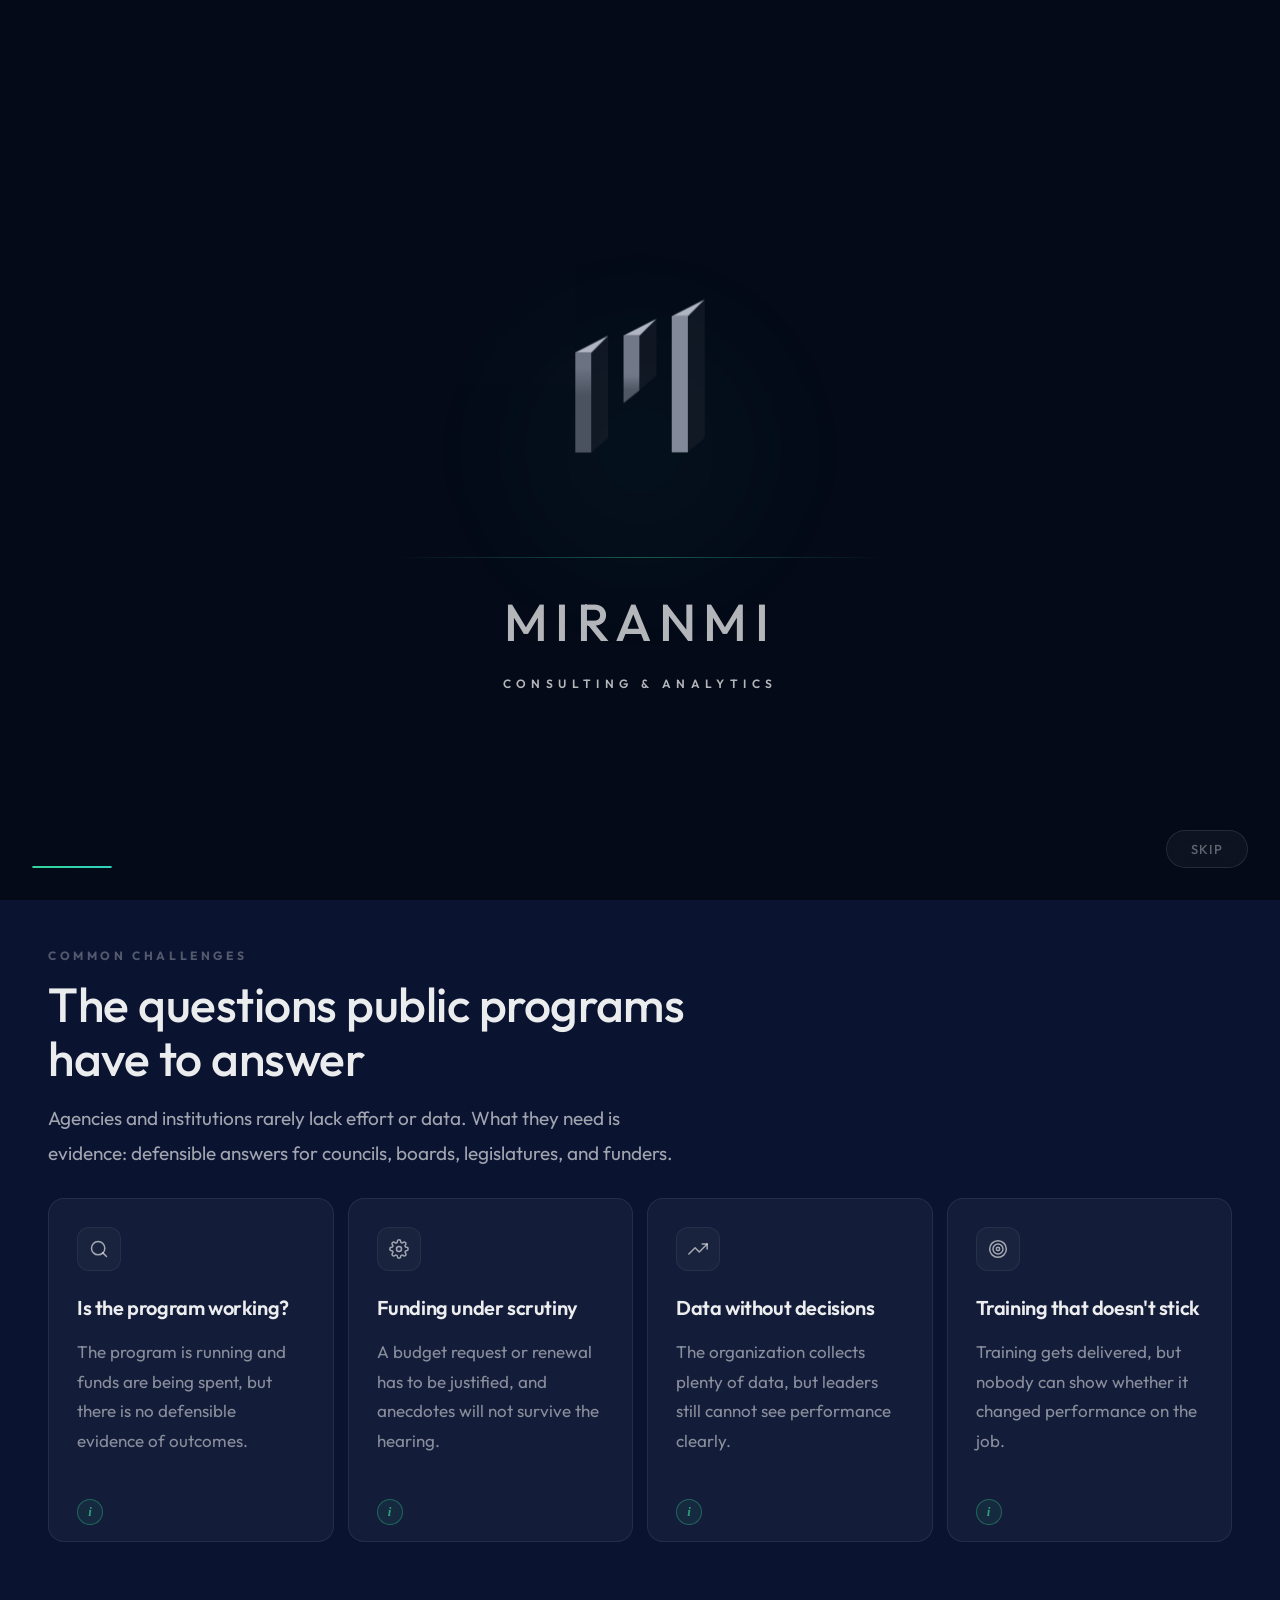
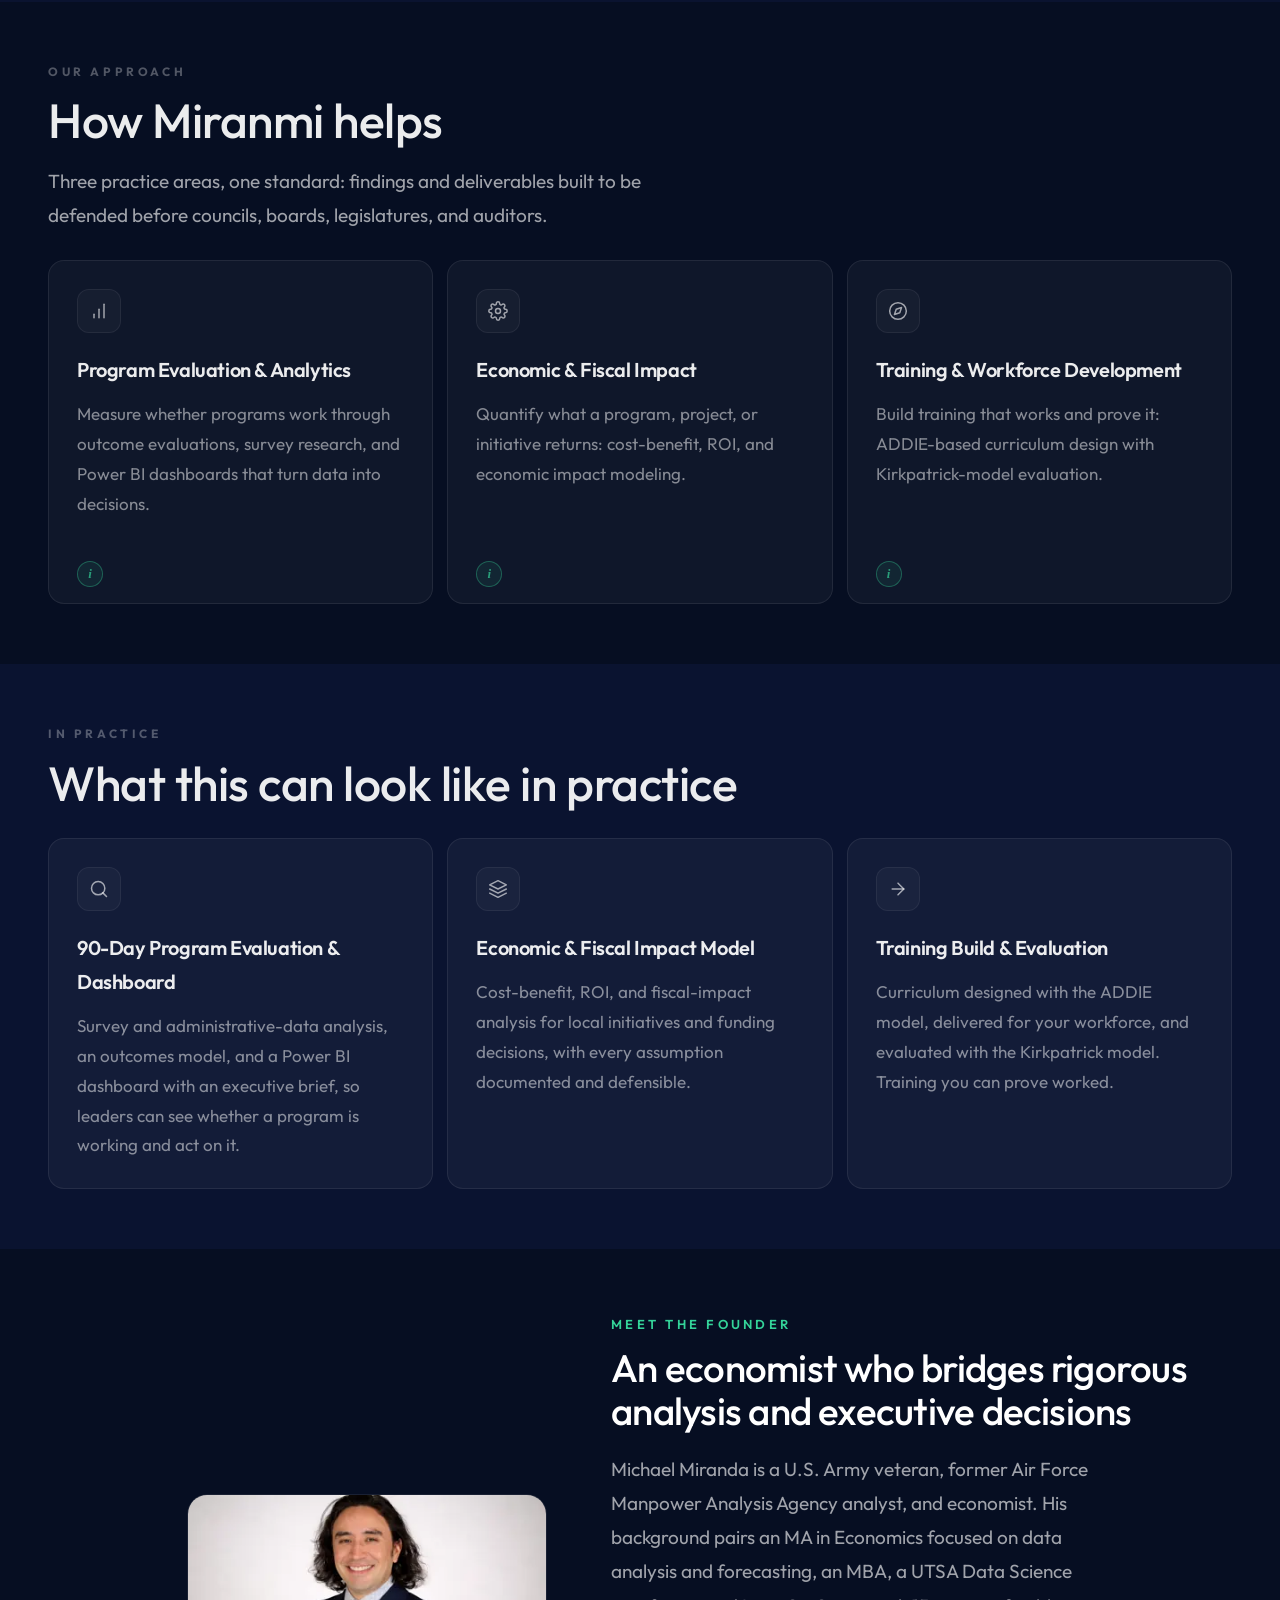
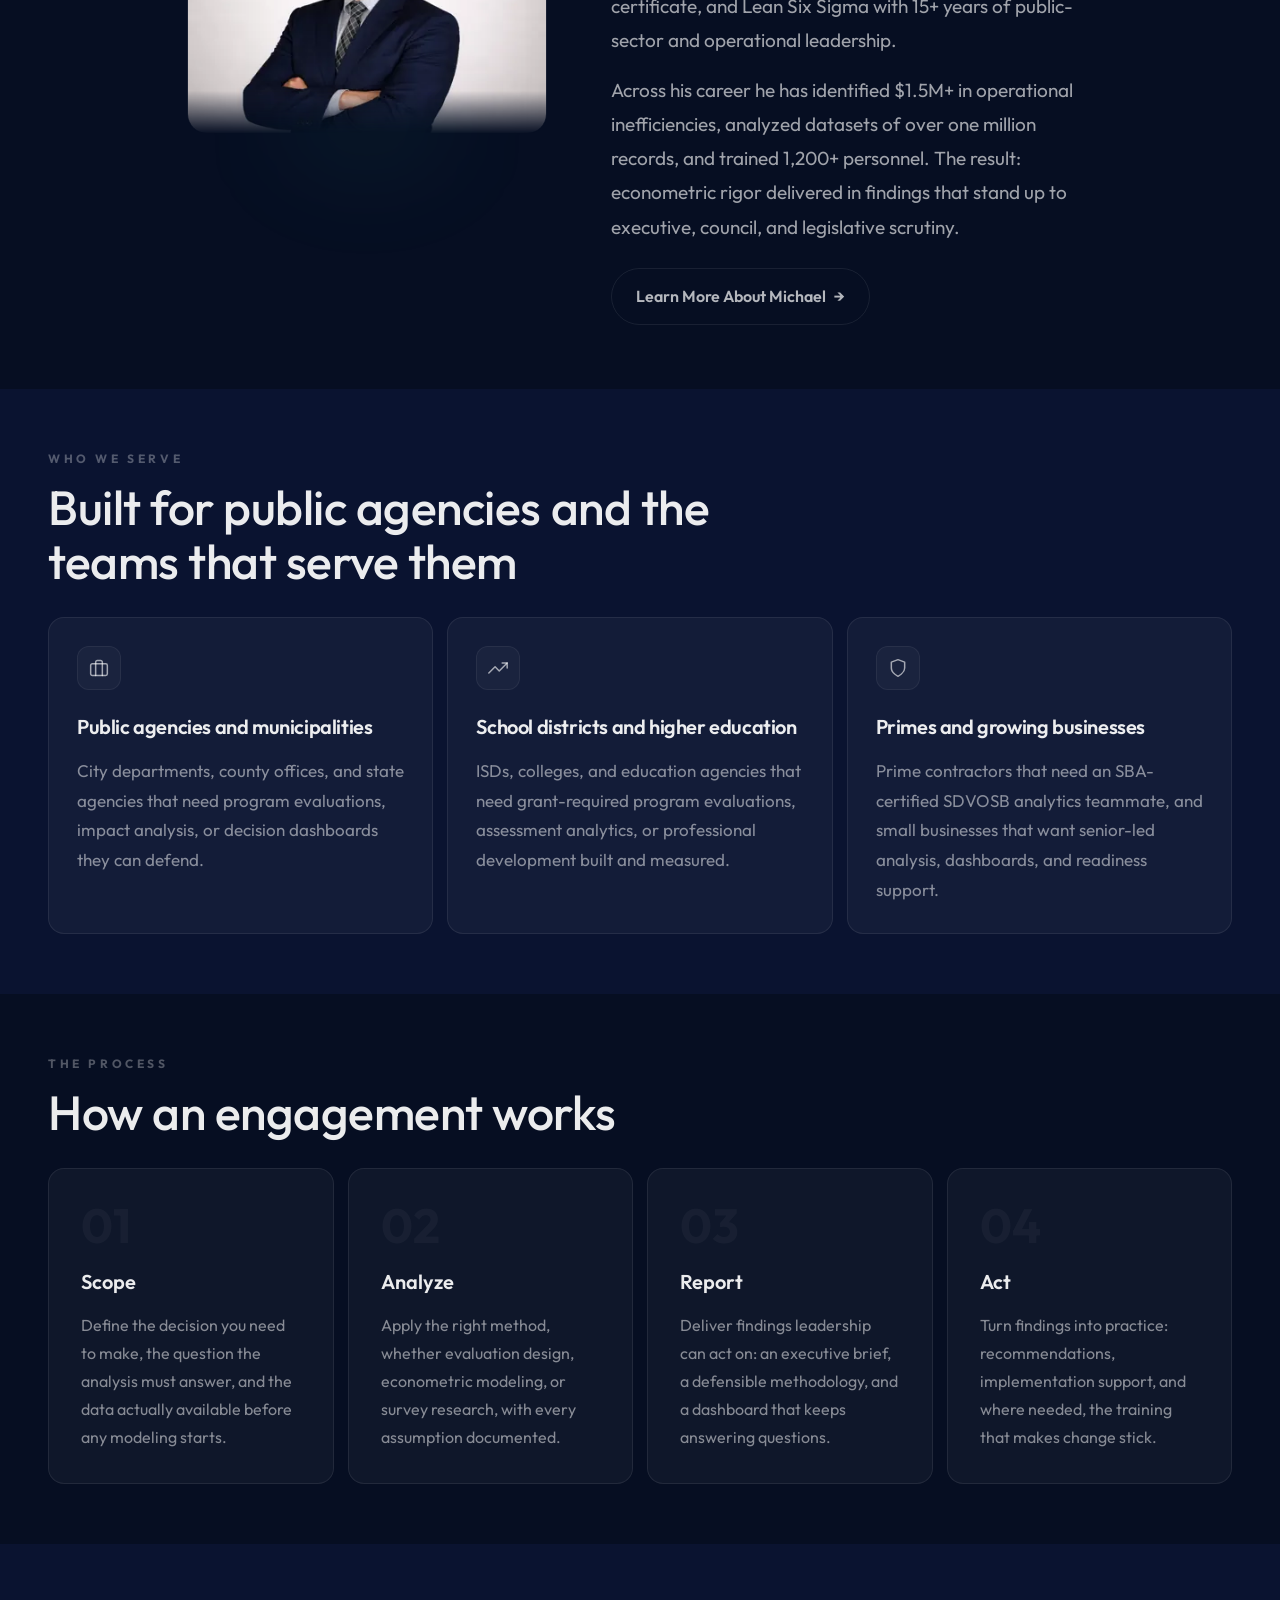
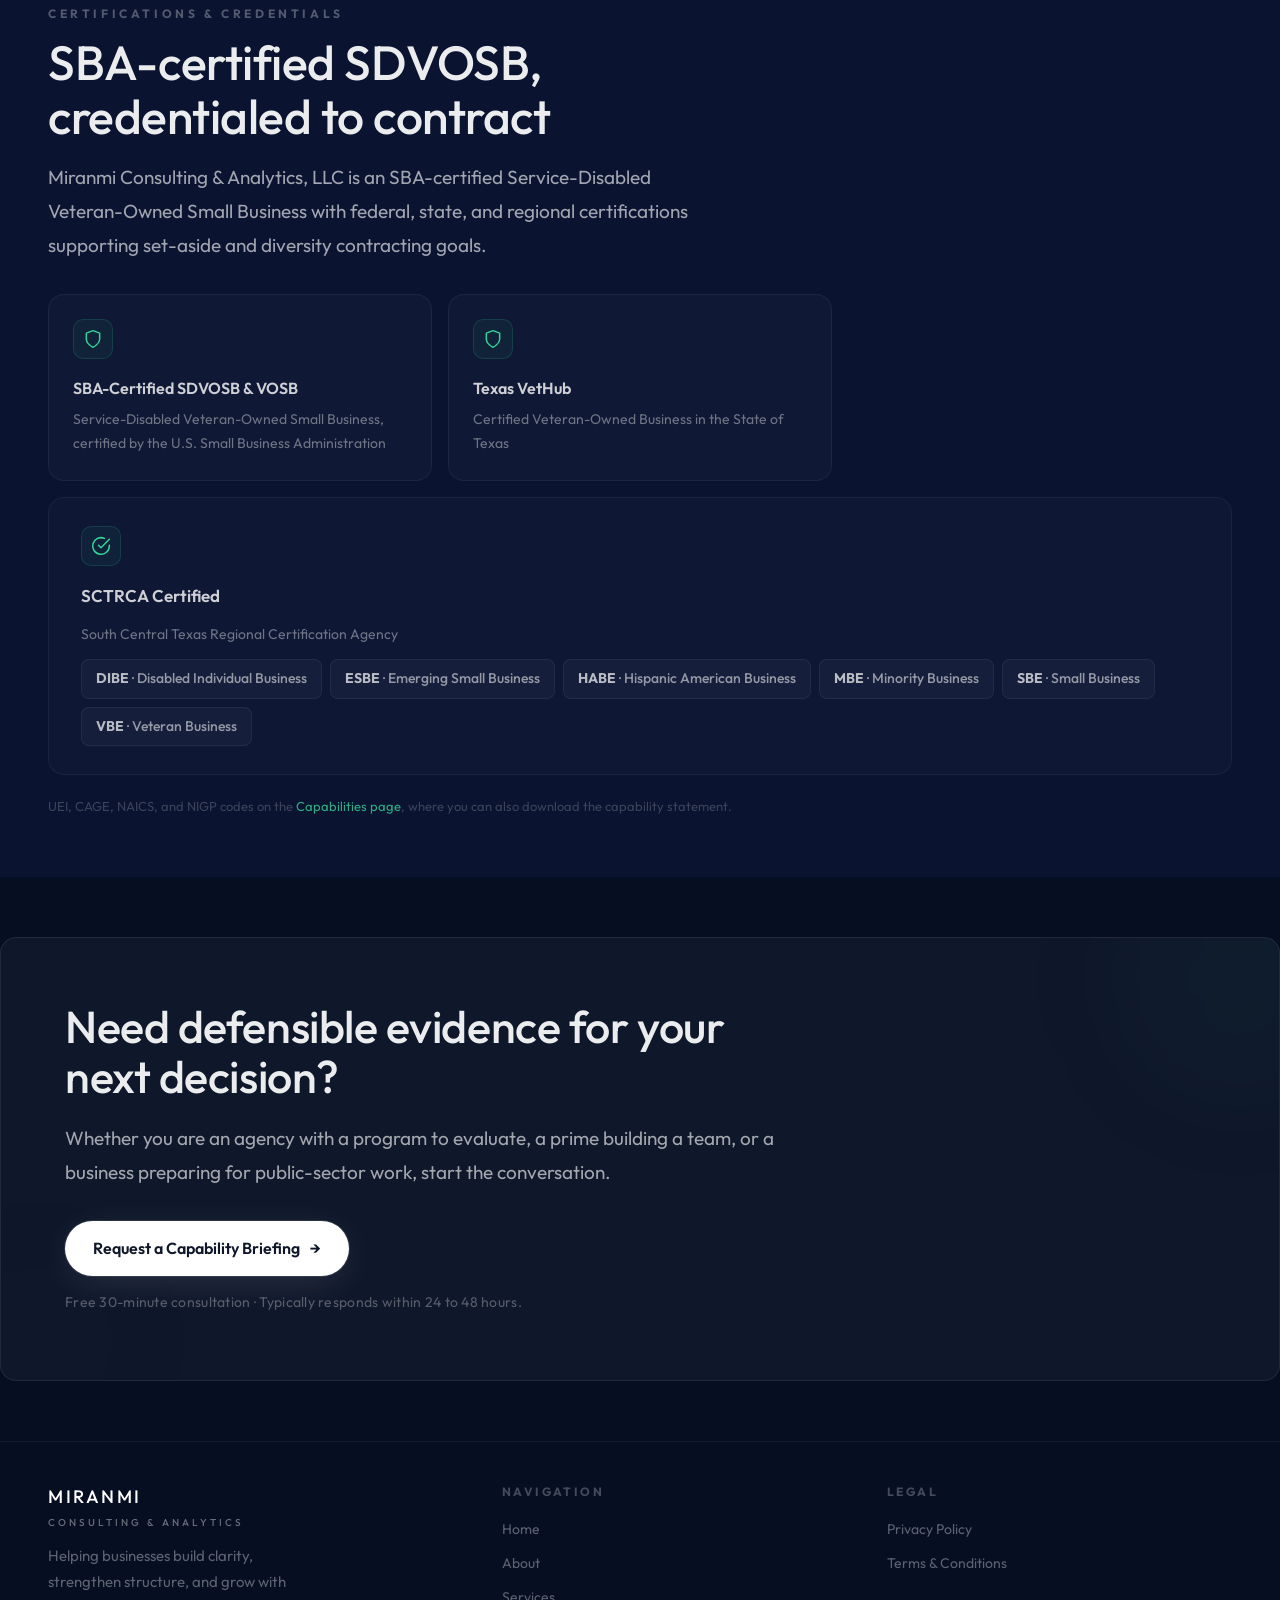
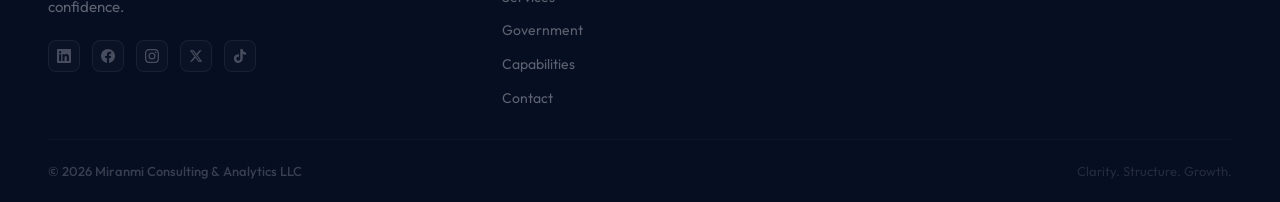
==== commit 5c6ea5f4: "Remove all em dashes from site copy (EN + ES) 111 instances rewritten across 9 pages with commas, co" ====
--- a/index.html
+++ b/index.html
@@ -125,7 +125,7 @@
     {
       "@type": "EducationalOccupationalCredential",
       "credentialCategory": "registration",
-      "name": "SAM.gov Registration (Active) — UEI JFHDS4WWQ3A1, CAGE 1AHB3"
+      "name": "SAM.gov Registration (Active): UEI JFHDS4WWQ3A1, CAGE 1AHB3"
     }
   ],
   "sameAs": [
@@ -190,7 +190,7 @@
 
 <nav class="nav" id="mainNav" role="navigation" aria-label="Main navigation">
   <div class="container nav-inner">
-    <a href="/" class="nav-logo" aria-label="Miranmi Consulting & Analytics — Home">
+    <a href="/" class="nav-logo" aria-label="Miranmi Consulting & Analytics home">
       <svg viewBox="0 0 23623 23623" role="img" aria-label="Miranmi logo" style="fill-rule:evenodd;clip-rule:evenodd;stroke-linejoin:round;stroke-miterlimit:2;height:36px;width:36px;">
 <defs>
 <linearGradient id="nlg1" x1="0" y1="0" x2="1" y2="0" gradientUnits="userSpaceOnUse" gradientTransform="matrix(0,1339.72,-5904.94,0,13251.5,8702.69)"><stop offset="0" style="stop-color:rgb(123,130,145);stop-opacity:0.87"/><stop offset="1" style="stop-color:rgb(86,93,107);stop-opacity:0.87"/></linearGradient>
@@ -269,8 +269,8 @@
     </div>
     <div class="reveal" style="transition-delay:0.24s">
       <p style="margin-top:28px; max-width:560px; font-size:19px; line-height:1.8; color:var(--text);">
-        <span data-i="en" lang="en">Miranmi helps Texas agencies, school districts, and public institutions measure whether programs work, quantify their economic impact, and defend funding decisions with rigorous, audit-ready analysis — and builds the training that puts findings into practice.</span>
-        <span data-i="es" lang="es">Miranmi ayuda a agencias de Texas, distritos escolares e instituciones públicas a medir si sus programas funcionan, cuantificar su impacto económico y defender decisiones de financiamiento con análisis rigurosos y listos para auditoría — además de desarrollar la capacitación que lleva los hallazgos a la práctica.</span>
+        <span data-i="en" lang="en">Miranmi helps Texas agencies, school districts, and public institutions measure whether programs work, quantify their economic impact, and defend funding decisions with rigorous, audit-ready analysis, and builds the training that puts findings into practice.</span>
+        <span data-i="es" lang="es">Miranmi ayuda a agencias de Texas, distritos escolares e instituciones públicas a medir si sus programas funcionan, cuantificar su impacto económico y defender decisiones de financiamiento con análisis rigurosos y listos para auditoría, además de desarrollar la capacitación que lleva los hallazgos a la práctica.</span>
       </p>
     </div>
     <div class="reveal" style="transition-delay:0.34s">
@@ -327,14 +327,14 @@
     <div class="reveal">
       <div class="section-label"><span data-i="en" lang="en">Common challenges</span><span data-i="es" lang="es">Desafíos comunes</span></div>
       <h2 class="section-title serif"><span data-i="en" lang="en">The questions public programs have to answer</span><span data-i="es" lang="es">Las preguntas que los programas públicos deben responder</span></h2>
-      <p class="section-text"><span data-i="en" lang="en">Agencies and institutions rarely lack effort or data. What they need is evidence — defensible answers for councils, boards, legislatures, and funders.</span><span data-i="es" lang="es">A las agencias e instituciones rara vez les falta esfuerzo o datos. Lo que necesitan es evidencia — respuestas defendibles ante concejos, juntas directivas, legislaturas y financiadores.</span></p>
+      <p class="section-text"><span data-i="en" lang="en">Agencies and institutions rarely lack effort or data. What they need is evidence: defensible answers for councils, boards, legislatures, and funders.</span><span data-i="es" lang="es">A las agencias e instituciones rara vez les falta esfuerzo o datos. Lo que necesitan es evidencia: respuestas defendibles ante concejos, juntas directivas, legislaturas y financiadores.</span></p>
     </div>
     <div class="card-grid cols-4">
     <div class="flip-card reveal">
       <div class="card-icon"><svg viewBox="0 0 24 24"><circle cx="11" cy="11" r="8"/><line x1="21" y1="21" x2="16.65" y2="16.65"/></svg></div>
       <h3><span data-i="en" lang="en">Is the program working?</span><span data-i="es" lang="es">¿Está funcionando el programa?</span></h3>
       <p class="card-front-text"><span data-i="en" lang="en">The program is running and funds are being spent, but there is no defensible evidence of outcomes.</span><span data-i="es" lang="es">El programa opera y los fondos se ejecutan, pero no existe evidencia defendible de resultados.</span></p>
-      <div class="card-hover-text"><span data-i="en" lang="en">Example: A grant-funded initiative needs an outcome evaluation — with a methodology that stands up to auditors and funders — before the next funding cycle.</span><span data-i="es" lang="es">Ejemplo: Una iniciativa financiada por subvención necesita una evaluación de resultados — con una metodología que resista a auditores y financiadores — antes del próximo ciclo de financiamiento.</span></div>
+      <div class="card-hover-text"><span data-i="en" lang="en">Example: A grant-funded initiative needs an outcome evaluation, with a methodology that stands up to auditors and funders, before the next funding cycle.</span><span data-i="es" lang="es">Ejemplo: Una iniciativa financiada por subvención necesita una evaluación de resultados, con una metodología que resista a auditores y financiadores, antes del próximo ciclo de financiamiento.</span></div>
       <div class="tap-hint"><span data-i="en" lang="en">Tap to learn more</span><span data-i="es" lang="es">Toque para más información</span></div>
       <div class="card-info-toggle">i</div>
       <div class="bottom-line"></div>
@@ -342,7 +342,7 @@
     <div class="flip-card reveal" style="transition-delay:0.08s">
       <div class="card-icon"><svg viewBox="0 0 24 24"><circle cx="12" cy="12" r="3"/><path d="M19.4 15a1.65 1.65 0 0 0 .33 1.82l.06.06a2 2 0 0 1 0 2.83 2 2 0 0 1-2.83 0l-.06-.06a1.65 1.65 0 0 0-1.82-.33 1.65 1.65 0 0 0-1 1.51V21a2 2 0 0 1-2 2 2 2 0 0 1-2-2v-.09A1.65 1.65 0 0 0 9 19.4a1.65 1.65 0 0 0-1.82.33l-.06.06a2 2 0 0 1-2.83 0 2 2 0 0 1 0-2.83l.06-.06A1.65 1.65 0 0 0 4.68 15a1.65 1.65 0 0 0-1.51-1H3a2 2 0 0 1-2-2 2 2 0 0 1 2-2h.09A1.65 1.65 0 0 0 4.6 9a1.65 1.65 0 0 0-.33-1.82l-.06-.06a2 2 0 0 1 0-2.83 2 2 0 0 1 2.83 0l.06.06A1.65 1.65 0 0 0 9 4.68a1.65 1.65 0 0 0 1-1.51V3a2 2 0 0 1 2-2 2 2 0 0 1 2 2v.09a1.65 1.65 0 0 0 1 1.51 1.65 1.65 0 0 0 1.82-.33l.06-.06a2 2 0 0 1 2.83 0 2 2 0 0 1 0 2.83l-.06.06a1.65 1.65 0 0 0-.33 1.82V9a1.65 1.65 0 0 0 1.51 1H21a2 2 0 0 1 2 2 2 2 0 0 1-2 2h-.09a1.65 1.65 0 0 0-1.51 1z"/></svg></div>
       <h3><span data-i="en" lang="en">Funding under scrutiny</span><span data-i="es" lang="es">Financiamiento bajo escrutinio</span></h3>
-      <p class="card-front-text"><span data-i="en" lang="en">A budget request or renewal has to be justified — and anecdotes will not survive the hearing.</span><span data-i="es" lang="es">Una solicitud o renovación de presupuesto debe justificarse — y las anécdotas no sobrevivirán la audiencia.</span></p>
+      <p class="card-front-text"><span data-i="en" lang="en">A budget request or renewal has to be justified, and anecdotes will not survive the hearing.</span><span data-i="es" lang="es">Una solicitud o renovación de presupuesto debe justificarse, y las anécdotas no sobrevivirán la audiencia.</span></p>
       <div class="card-hover-text"><span data-i="en" lang="en">Example: A department needs a cost-benefit or economic impact analysis that quantifies what the program returns for every dollar invested.</span><span data-i="es" lang="es">Ejemplo: Un departamento necesita un análisis de costo-beneficio o de impacto económico que cuantifique lo que el programa devuelve por cada dólar invertido.</span></div>
       <div class="tap-hint"><span data-i="en" lang="en">Tap to learn more</span><span data-i="es" lang="es">Toque para más información</span></div>
       <div class="card-info-toggle">i</div>
@@ -361,7 +361,7 @@
       <div class="card-icon"><svg viewBox="0 0 24 24"><circle cx="12" cy="12" r="10"/><circle cx="12" cy="12" r="6"/><circle cx="12" cy="12" r="2"/></svg></div>
       <h3><span data-i="en" lang="en">Training that doesn't stick</span><span data-i="es" lang="es">Capacitación que no perdura</span></h3>
       <p class="card-front-text"><span data-i="en" lang="en">Training gets delivered, but nobody can show whether it changed performance on the job.</span><span data-i="es" lang="es">La capacitación se imparte, pero nadie puede demostrar si cambió el desempeño en el trabajo.</span></p>
-      <div class="card-hover-text"><span data-i="en" lang="en">Example: A workforce program needs curriculum built on sound instructional design — and a Kirkpatrick-model evaluation that measures whether it actually worked.</span><span data-i="es" lang="es">Ejemplo: Un programa de fuerza laboral necesita un plan de estudios con diseño instruccional sólido — y una evaluación con el modelo Kirkpatrick que mida si realmente funcionó.</span></div>
+      <div class="card-hover-text"><span data-i="en" lang="en">Example: A workforce program needs curriculum built on sound instructional design, plus a Kirkpatrick-model evaluation that measures whether it actually worked.</span><span data-i="es" lang="es">Ejemplo: Un programa de fuerza laboral necesita un plan de estudios con diseño instruccional sólido, más una evaluación con el modelo Kirkpatrick que mida si realmente funcionó.</span></div>
       <div class="tap-hint"><span data-i="en" lang="en">Tap to learn more</span><span data-i="es" lang="es">Toque para más información</span></div>
       <div class="card-info-toggle">i</div>
       <div class="bottom-line"></div>
@@ -374,14 +374,14 @@
     <div class="reveal">
       <div class="section-label"><span data-i="en" lang="en">Our approach</span><span data-i="es" lang="es">Nuestro enfoque</span></div>
       <h2 class="section-title serif"><span data-i="en" lang="en">How Miranmi helps</span><span data-i="es" lang="es">Cómo ayuda Miranmi</span></h2>
-      <p class="section-text"><span data-i="en" lang="en">Three practice areas, one standard: findings and deliverables built to be defended — to councils, boards, legislatures, and auditors.</span><span data-i="es" lang="es">Tres áreas de práctica, un mismo estándar: hallazgos y entregables diseñados para defenderse ante concejos, juntas directivas, legislaturas y auditores.</span></p>
+      <p class="section-text"><span data-i="en" lang="en">Three practice areas, one standard: findings and deliverables built to be defended before councils, boards, legislatures, and auditors.</span><span data-i="es" lang="es">Tres áreas de práctica, un mismo estándar: hallazgos y entregables diseñados para defenderse ante concejos, juntas directivas, legislaturas y auditores.</span></p>
     </div>
     <div class="card-grid cols-3">
     <div class="flip-card reveal">
       <div class="card-icon"><svg viewBox="0 0 24 24"><line x1="12" y1="20" x2="12" y2="10"/><line x1="18" y1="20" x2="18" y2="4"/><line x1="6" y1="20" x2="6" y2="16"/></svg></div>
       <h3><span data-i="en" lang="en">Program Evaluation &amp; Analytics</span><span data-i="es" lang="es">Evaluación de Programas y Análisis</span></h3>
-      <p class="card-front-text"><span data-i="en" lang="en">Measure whether programs work — outcome evaluations, survey research, and Power BI dashboards that turn data into decisions.</span><span data-i="es" lang="es">Mida si los programas funcionan — evaluaciones de resultados, investigación por encuestas y tableros de Power BI que convierten datos en decisiones.</span></p>
-      <div class="card-hover-text"><span data-i="en" lang="en">Outcome and process evaluations, KPI frameworks, and executive dashboards — built on administrative data, surveys, and statistical analysis that stands up to scrutiny.</span><span data-i="es" lang="es">Evaluaciones de resultados y procesos, marcos de indicadores clave y tableros ejecutivos — basados en datos administrativos, encuestas y análisis estadístico que resiste el escrutinio.</span></div>
+      <p class="card-front-text"><span data-i="en" lang="en">Measure whether programs work through outcome evaluations, survey research, and Power BI dashboards that turn data into decisions.</span><span data-i="es" lang="es">Mida si los programas funcionan mediante evaluaciones de resultados, investigación por encuestas y tableros de Power BI que convierten datos en decisiones.</span></p>
+      <div class="card-hover-text"><span data-i="en" lang="en">Outcome and process evaluations, KPI frameworks, and executive dashboards, built on administrative data, surveys, and statistical analysis that stands up to scrutiny.</span><span data-i="es" lang="es">Evaluaciones de resultados y procesos, marcos de indicadores clave y tableros ejecutivos, basados en datos administrativos, encuestas y análisis estadístico que resiste el escrutinio.</span></div>
       <div class="tap-hint"><span data-i="en" lang="en">Tap to learn more</span><span data-i="es" lang="es">Toque para más información</span></div>
       <div class="card-info-toggle">i</div>
       <div class="bottom-line"></div>
@@ -389,8 +389,8 @@
     <div class="flip-card reveal" style="transition-delay:0.1s">
       <div class="card-icon"><svg viewBox="0 0 24 24"><circle cx="12" cy="12" r="3"/><path d="M19.4 15a1.65 1.65 0 0 0 .33 1.82l.06.06a2 2 0 0 1 0 2.83 2 2 0 0 1-2.83 0l-.06-.06a1.65 1.65 0 0 0-1.82-.33 1.65 1.65 0 0 0-1 1.51V21a2 2 0 0 1-2 2 2 2 0 0 1-2-2v-.09A1.65 1.65 0 0 0 9 19.4a1.65 1.65 0 0 0-1.82.33l-.06.06a2 2 0 0 1-2.83 0 2 2 0 0 1 0-2.83l.06-.06A1.65 1.65 0 0 0 4.68 15a1.65 1.65 0 0 0-1.51-1H3a2 2 0 0 1-2-2 2 2 0 0 1 2-2h.09A1.65 1.65 0 0 0 4.6 9a1.65 1.65 0 0 0-.33-1.82l-.06-.06a2 2 0 0 1 0-2.83 2 2 0 0 1 2.83 0l.06.06A1.65 1.65 0 0 0 9 4.68a1.65 1.65 0 0 0 1-1.51V3a2 2 0 0 1 2-2 2 2 0 0 1 2 2v.09a1.65 1.65 0 0 0 1 1.51 1.65 1.65 0 0 0 1.82-.33l.06-.06a2 2 0 0 1 2.83 0 2 2 0 0 1 0 2.83l-.06.06a1.65 1.65 0 0 0-.33 1.82V9a1.65 1.65 0 0 0 1.51 1H21a2 2 0 0 1 2 2 2 2 0 0 1-2 2h-.09a1.65 1.65 0 0 0-1.51 1z"/></svg></div>
       <h3><span data-i="en" lang="en">Economic &amp; Fiscal Impact</span><span data-i="es" lang="es">Impacto Económico y Fiscal</span></h3>
-      <p class="card-front-text"><span data-i="en" lang="en">Quantify what a program, project, or initiative returns — cost-benefit, ROI, and economic impact modeling.</span><span data-i="es" lang="es">Cuantifique lo que devuelve un programa, proyecto o iniciativa — modelado de costo-beneficio, ROI e impacto económico.</span></p>
-      <div class="card-hover-text"><span data-i="en" lang="en">Econometric and fiscal analysis for funding decisions, bond initiatives, and program justification — led by an economist, documented so every assumption can be defended.</span><span data-i="es" lang="es">Análisis econométrico y fiscal para decisiones de financiamiento, iniciativas de bonos y justificación de programas — dirigido por un economista y documentado para defender cada supuesto.</span></div>
+      <p class="card-front-text"><span data-i="en" lang="en">Quantify what a program, project, or initiative returns: cost-benefit, ROI, and economic impact modeling.</span><span data-i="es" lang="es">Cuantifique lo que devuelve un programa, proyecto o iniciativa: modelado de costo-beneficio, ROI e impacto económico.</span></p>
+      <div class="card-hover-text"><span data-i="en" lang="en">Econometric and fiscal analysis for funding decisions, bond initiatives, and program justification, led by an economist and documented so every assumption can be defended.</span><span data-i="es" lang="es">Análisis econométrico y fiscal para decisiones de financiamiento, iniciativas de bonos y justificación de programas, dirigido por un economista y documentado para defender cada supuesto.</span></div>
       <div class="tap-hint"><span data-i="en" lang="en">Tap to learn more</span><span data-i="es" lang="es">Toque para más información</span></div>
       <div class="card-info-toggle">i</div>
       <div class="bottom-line"></div>
@@ -398,8 +398,8 @@
     <div class="flip-card reveal" style="transition-delay:0.2s">
       <div class="card-icon"><svg viewBox="0 0 24 24"><circle cx="12" cy="12" r="10"/><polygon points="16.24 7.76 14.12 14.12 7.76 16.24 9.88 9.88 16.24 7.76"/></svg></div>
       <h3><span data-i="en" lang="en">Training &amp; Workforce Development</span><span data-i="es" lang="es">Capacitación y Desarrollo de Fuerza Laboral</span></h3>
-      <p class="card-front-text"><span data-i="en" lang="en">Build training that works and prove it — ADDIE-based curriculum design with Kirkpatrick-model evaluation.</span><span data-i="es" lang="es">Desarrolle capacitación que funcione y demuéstrelo — diseño curricular basado en ADDIE con evaluación del modelo Kirkpatrick.</span></p>
-      <div class="card-hover-text"><span data-i="en" lang="en">Curriculum development, professional development programs, and training evaluation — grounded in Army instructor and curriculum-committee experience developing courses for thousands of learners.</span><span data-i="es" lang="es">Desarrollo curricular, programas de desarrollo profesional y evaluación de capacitación — con experiencia como instructor del Ejército y en comités curriculares desarrollando cursos para miles de estudiantes.</span></div>
+      <p class="card-front-text"><span data-i="en" lang="en">Build training that works and prove it: ADDIE-based curriculum design with Kirkpatrick-model evaluation.</span><span data-i="es" lang="es">Desarrolle capacitación que funcione y demuéstrelo: diseño curricular basado en ADDIE con evaluación del modelo Kirkpatrick.</span></p>
+      <div class="card-hover-text"><span data-i="en" lang="en">Curriculum development, professional development programs, and training evaluation, grounded in Army instructor and curriculum-committee experience developing courses for thousands of learners.</span><span data-i="es" lang="es">Desarrollo curricular, programas de desarrollo profesional y evaluación de capacitación, con experiencia como instructor del Ejército y en comités curriculares desarrollando cursos para miles de estudiantes.</span></div>
       <div class="tap-hint"><span data-i="en" lang="en">Tap to learn more</span><span data-i="es" lang="es">Toque para más información</span></div>
       <div class="card-info-toggle">i</div>
       <div class="bottom-line"></div>
@@ -417,19 +417,19 @@
     <div class="card reveal">
       <div class="card-icon"><svg viewBox="0 0 24 24"><circle cx="11" cy="11" r="8"/><line x1="21" y1="21" x2="16.65" y2="16.65"/></svg></div>
       <h3><span data-i="en" lang="en">90-Day Program Evaluation &amp; Dashboard</span><span data-i="es" lang="es">Evaluación de Programa y Tablero en 90 Días</span></h3>
-      <p><span data-i="en" lang="en">Survey and administrative-data analysis, an outcomes model, and a Power BI dashboard with an executive brief — so leaders can see whether a program is working and act on it.</span><span data-i="es" lang="es">Análisis de encuestas y datos administrativos, un modelo de resultados y un tablero de Power BI con un informe ejecutivo — para que los líderes vean si un programa funciona y actúen en consecuencia.</span></p>
+      <p><span data-i="en" lang="en">Survey and administrative-data analysis, an outcomes model, and a Power BI dashboard with an executive brief, so leaders can see whether a program is working and act on it.</span><span data-i="es" lang="es">Análisis de encuestas y datos administrativos, un modelo de resultados y un tablero de Power BI con un informe ejecutivo, para que los líderes vean si un programa funciona y actúen en consecuencia.</span></p>
       <div class="bottom-line"></div>
     </div>
     <div class="card reveal" style="transition-delay:0.1s">
       <div class="card-icon"><svg viewBox="0 0 24 24"><polygon points="12 2 2 7 12 12 22 7 12 2"/><polyline points="2 17 12 22 22 17"/><polyline points="2 12 12 17 22 12"/></svg></div>
       <h3><span data-i="en" lang="en">Economic &amp; Fiscal Impact Model</span><span data-i="es" lang="es">Modelo de Impacto Económico y Fiscal</span></h3>
-      <p><span data-i="en" lang="en">Cost-benefit, ROI, and fiscal-impact analysis for local initiatives and funding decisions — every assumption documented and defensible.</span><span data-i="es" lang="es">Análisis de costo-beneficio, ROI e impacto fiscal para iniciativas locales y decisiones de financiamiento — cada supuesto documentado y defendible.</span></p>
+      <p><span data-i="en" lang="en">Cost-benefit, ROI, and fiscal-impact analysis for local initiatives and funding decisions, with every assumption documented and defensible.</span><span data-i="es" lang="es">Análisis de costo-beneficio, ROI e impacto fiscal para iniciativas locales y decisiones de financiamiento, con cada supuesto documentado y defendible.</span></p>
       <div class="bottom-line"></div>
     </div>
     <div class="card reveal" style="transition-delay:0.2s">
       <div class="card-icon"><svg viewBox="0 0 24 24"><line x1="5" y1="12" x2="19" y2="12"/><polyline points="12 5 19 12 12 19"/></svg></div>
       <h3><span data-i="en" lang="en">Training Build &amp; Evaluation</span><span data-i="es" lang="es">Desarrollo y Evaluación de Capacitación</span></h3>
-      <p><span data-i="en" lang="en">Curriculum designed with the ADDIE model, delivered for your workforce, and evaluated with the Kirkpatrick model — training you can prove worked.</span><span data-i="es" lang="es">Currículo diseñado con el modelo ADDIE, impartido para su fuerza laboral y evaluado con el modelo Kirkpatrick — capacitación cuya eficacia se puede demostrar.</span></p>
+      <p><span data-i="en" lang="en">Curriculum designed with the ADDIE model, delivered for your workforce, and evaluated with the Kirkpatrick model. Training you can prove worked.</span><span data-i="es" lang="es">Currículo diseñado con el modelo ADDIE, impartido para su fuerza laboral y evaluado con el modelo Kirkpatrick. Capacitación cuya eficacia se puede demostrar.</span></p>
       <div class="bottom-line"></div>
     </div>
     </div>
@@ -442,7 +442,7 @@
         <div class="founder-photo-glow"></div>
         <picture>
           <source type="image/webp" srcset="/images/miranmi_headshot_optimized-400.webp 400w, /images/miranmi_headshot_optimized-800.webp 800w" sizes="(max-width: 640px) 320px, 400px">
-          <img src="/images/miranmi_headshot_optimized-400.png" alt="Michael Miranda — Founder, Miranmi Consulting & Analytics" class="founder-photo" width="400" height="500" loading="lazy" decoding="async">
+          <img src="/images/miranmi_headshot_optimized-400.png" alt="Michael Miranda, Founder of Miranmi Consulting & Analytics" class="founder-photo" width="400" height="500" loading="lazy" decoding="async">
         </picture>
       </div>
     </div>
@@ -467,7 +467,7 @@
   <div class="container">
     <div class="reveal">
       <div class="section-label"><span data-i="en" lang="en">Who we serve</span><span data-i="es" lang="es">A quién servimos</span></div>
-      <h2 class="section-title serif"><span data-i="en" lang="en">Built for public agencies — and the teams that serve them</span><span data-i="es" lang="es">Creado para agencias públicas — y los equipos que las atienden</span></h2>
+      <h2 class="section-title serif"><span data-i="en" lang="en">Built for public agencies and the teams that serve them</span><span data-i="es" lang="es">Creado para agencias públicas y los equipos que las atienden</span></h2>
     </div>
     <div class="card-grid cols-3">
     <div class="card reveal">
@@ -485,7 +485,7 @@
     <div class="card reveal" style="transition-delay:0.2s">
       <div class="card-icon"><svg viewBox="0 0 24 24"><path d="M12 22s8-4 8-10V5l-8-3-8 3v7c0 6 8 10 8 10z"/></svg></div>
       <h3><span data-i="en" lang="en">Primes and growing businesses</span><span data-i="es" lang="es">Contratistas principales y empresas en crecimiento</span></h3>
-      <p><span data-i="en" lang="en">Prime contractors that need an SBA-certified SDVOSB analytics teammate — and small businesses that want senior-led analysis, dashboards, and readiness support.</span><span data-i="es" lang="es">Contratistas principales que necesitan un socio analítico SDVOSB certificado por la SBA — y pequeñas empresas que buscan análisis senior, tableros de control y apoyo en preparación.</span></p>
+      <p><span data-i="en" lang="en">Prime contractors that need an SBA-certified SDVOSB analytics teammate, and small businesses that want senior-led analysis, dashboards, and readiness support.</span><span data-i="es" lang="es">Contratistas principales que necesitan un socio analítico SDVOSB certificado por la SBA, y pequeñas empresas que buscan análisis senior, tableros de control y apoyo en preparación.</span></p>
       <div class="bottom-line"></div>
     </div>
     </div>
@@ -500,19 +500,19 @@
     <div class="step-grid">
     <div class="step-card reveal">
       <h3><span data-i="en" lang="en">Scope</span><span data-i="es" lang="es">Definir</span></h3>
-      <p><span data-i="en" lang="en">Define the decision you need to make, the question the analysis must answer, and the data actually available — before any modeling starts.</span><span data-i="es" lang="es">Definir la decisión que debe tomar, la pregunta que el análisis debe responder y los datos realmente disponibles — antes de comenzar cualquier modelado.</span></p>
+      <p><span data-i="en" lang="en">Define the decision you need to make, the question the analysis must answer, and the data actually available before any modeling starts.</span><span data-i="es" lang="es">Definir la decisión que debe tomar, la pregunta que el análisis debe responder y los datos realmente disponibles, antes de comenzar cualquier modelado.</span></p>
     </div>
     <div class="step-card reveal" style="transition-delay:0.08s">
       <h3><span data-i="en" lang="en">Analyze</span><span data-i="es" lang="es">Analizar</span></h3>
-      <p><span data-i="en" lang="en">Apply the right method — evaluation design, econometric modeling, survey research — with every assumption documented.</span><span data-i="es" lang="es">Aplicar el método adecuado — diseño de evaluación, modelado econométrico, investigación por encuestas — con cada supuesto documentado.</span></p>
+      <p><span data-i="en" lang="en">Apply the right method, whether evaluation design, econometric modeling, or survey research, with every assumption documented.</span><span data-i="es" lang="es">Aplicar el método adecuado, ya sea diseño de evaluación, modelado econométrico o investigación por encuestas, con cada supuesto documentado.</span></p>
     </div>
     <div class="step-card reveal" style="transition-delay:0.16s">
       <h3><span data-i="en" lang="en">Report</span><span data-i="es" lang="es">Reportar</span></h3>
-      <p><span data-i="en" lang="en">Deliver findings leadership can act on — an executive brief, a defensible methodology, and a dashboard that keeps answering questions.</span><span data-i="es" lang="es">Entregar hallazgos accionables para la dirección — un informe ejecutivo, una metodología defendible y un tablero que sigue respondiendo preguntas.</span></p>
+      <p><span data-i="en" lang="en">Deliver findings leadership can act on: an executive brief, a defensible methodology, and a dashboard that keeps answering questions.</span><span data-i="es" lang="es">Entregar hallazgos accionables para la dirección: un informe ejecutivo, una metodología defendible y un tablero que sigue respondiendo preguntas.</span></p>
     </div>
     <div class="step-card reveal" style="transition-delay:0.24s">
       <h3><span data-i="en" lang="en">Act</span><span data-i="es" lang="es">Actuar</span></h3>
-      <p><span data-i="en" lang="en">Turn findings into practice — recommendations, implementation support, and where needed, the training that makes change stick.</span><span data-i="es" lang="es">Llevar los hallazgos a la práctica — recomendaciones, apoyo en la implementación y, cuando se requiera, la capacitación que hace perdurar el cambio.</span></p>
+      <p><span data-i="en" lang="en">Turn findings into practice: recommendations, implementation support, and where needed, the training that makes change stick.</span><span data-i="es" lang="es">Llevar los hallazgos a la práctica: recomendaciones, apoyo en la implementación y, cuando se requiera, la capacitación que hace perdurar el cambio.</span></p>
     </div>
     </div>
   </div>
@@ -540,17 +540,17 @@
         <h3><span data-i="en" lang="en">SCTRCA Certified</span><span data-i="es" lang="es">Certificado SCTRCA</span></h3>
         <p style="font-size:14px;color:rgba(255,255,255,0.4);margin-bottom:12px;"><span data-i="en" lang="en">South Central Texas Regional Certification Agency</span><span data-i="es" lang="es">Agencia de Certificación del Centro Sur de Texas</span></p>
         <div class="sctrca-grid">
-          <span class="sctrca-badge"><strong>DIBE</strong> — <span data-i="en" lang="en">Disabled Individual Business</span><span data-i="es" lang="es">Empresa de Persona con Discapacidad</span></span>
-          <span class="sctrca-badge"><strong>ESBE</strong> — <span data-i="en" lang="en">Emerging Small Business</span><span data-i="es" lang="es">Pequeña Empresa Emergente</span></span>
-          <span class="sctrca-badge"><strong>HABE</strong> — <span data-i="en" lang="en">Hispanic American Business</span><span data-i="es" lang="es">Empresa Hispanoamericana</span></span>
-          <span class="sctrca-badge"><strong>MBE</strong> — <span data-i="en" lang="en">Minority Business</span><span data-i="es" lang="es">Empresa Minoritaria</span></span>
-          <span class="sctrca-badge"><strong>SBE</strong> — <span data-i="en" lang="en">Small Business</span><span data-i="es" lang="es">Pequeña Empresa</span></span>
-          <span class="sctrca-badge"><strong>VBE</strong> — <span data-i="en" lang="en">Veteran Business</span><span data-i="es" lang="es">Empresa de Veterano</span></span>
+          <span class="sctrca-badge"><strong>DIBE</strong> · <span data-i="en" lang="en">Disabled Individual Business</span><span data-i="es" lang="es">Empresa de Persona con Discapacidad</span></span>
+          <span class="sctrca-badge"><strong>ESBE</strong> · <span data-i="en" lang="en">Emerging Small Business</span><span data-i="es" lang="es">Pequeña Empresa Emergente</span></span>
+          <span class="sctrca-badge"><strong>HABE</strong> · <span data-i="en" lang="en">Hispanic American Business</span><span data-i="es" lang="es">Empresa Hispanoamericana</span></span>
+          <span class="sctrca-badge"><strong>MBE</strong> · <span data-i="en" lang="en">Minority Business</span><span data-i="es" lang="es">Empresa Minoritaria</span></span>
+          <span class="sctrca-badge"><strong>SBE</strong> · <span data-i="en" lang="en">Small Business</span><span data-i="es" lang="es">Pequeña Empresa</span></span>
+          <span class="sctrca-badge"><strong>VBE</strong> · <span data-i="en" lang="en">Veteran Business</span><span data-i="es" lang="es">Empresa de Veterano</span></span>
         </div>
       </div>
     </div>
   </div>
-  <p class="certs-meta reveal"><span data-i="en" lang="en">UEI, CAGE, NAICS, and NIGP codes on the <a href="/capabilities/" style="color:rgba(52,211,153,0.8);">Capabilities page</a> — or download the capability statement there.</span><span data-i="es" lang="es">Códigos UEI, CAGE, NAICS y NIGP en la <a href="/capabilities/" style="color:rgba(52,211,153,0.8);">página de Capacidades</a> — donde también puede descargar la declaración de capacidades.</span></p>
+  <p class="certs-meta reveal"><span data-i="en" lang="en">UEI, CAGE, NAICS, and NIGP codes on the <a href="/capabilities/" style="color:rgba(52,211,153,0.8);">Capabilities page</a>, where you can also download the capability statement.</span><span data-i="es" lang="es">Códigos UEI, CAGE, NAICS y NIGP en la <a href="/capabilities/" style="color:rgba(52,211,153,0.8);">página de Capacidades</a>, donde también puede descargar la declaración de capacidades.</span></p>
 </div></section>
 <section class="container section-pad">
   <div class="reveal-scale">
@@ -559,7 +559,7 @@
       <div class="cta-glow2"></div>
       <div class="cta-inner" style="max-width:720px;">
         <h2 class="serif"><span data-i="en" lang="en">Need defensible evidence for your next decision?</span><span data-i="es" lang="es">¿Necesita evidencia defendible para su próxima decisión?</span></h2>
-        <p><span data-i="en" lang="en">Whether you are an agency with a program to evaluate, a prime building a team, or a business preparing for public-sector work — start the conversation.</span><span data-i="es" lang="es">Ya sea una agencia con un programa por evaluar, un contratista principal formando equipo o una empresa preparándose para el sector público — iniciemos la conversación.</span></p>
+        <p><span data-i="en" lang="en">Whether you are an agency with a program to evaluate, a prime building a team, or a business preparing for public-sector work, start the conversation.</span><span data-i="es" lang="es">Ya sea una agencia con un programa por evaluar, un contratista principal formando equipo o una empresa preparándose para el sector público, iniciemos la conversación.</span></p>
         <div style="margin-top:32px;">
           <a href="/contact/" class="btn-primary"><span data-i="en" lang="en">Request a Capability Briefing</span><span data-i="es" lang="es">Solicitar una Presentación de Capacidades</span> <span>&rarr;</span></a>
           <p style="margin-top:14px;font-size:14px;color:rgba(255,255,255,0.3);letter-spacing:0.02em;"><span data-i="en" lang="en">Free 30-minute consultation · Typically responds within 24 to 48 hours.</span><span data-i="es" lang="es">Consulta gratuita de 30 minutos · Normalmente respondemos en un plazo de 24 a 48 horas.</span></p>
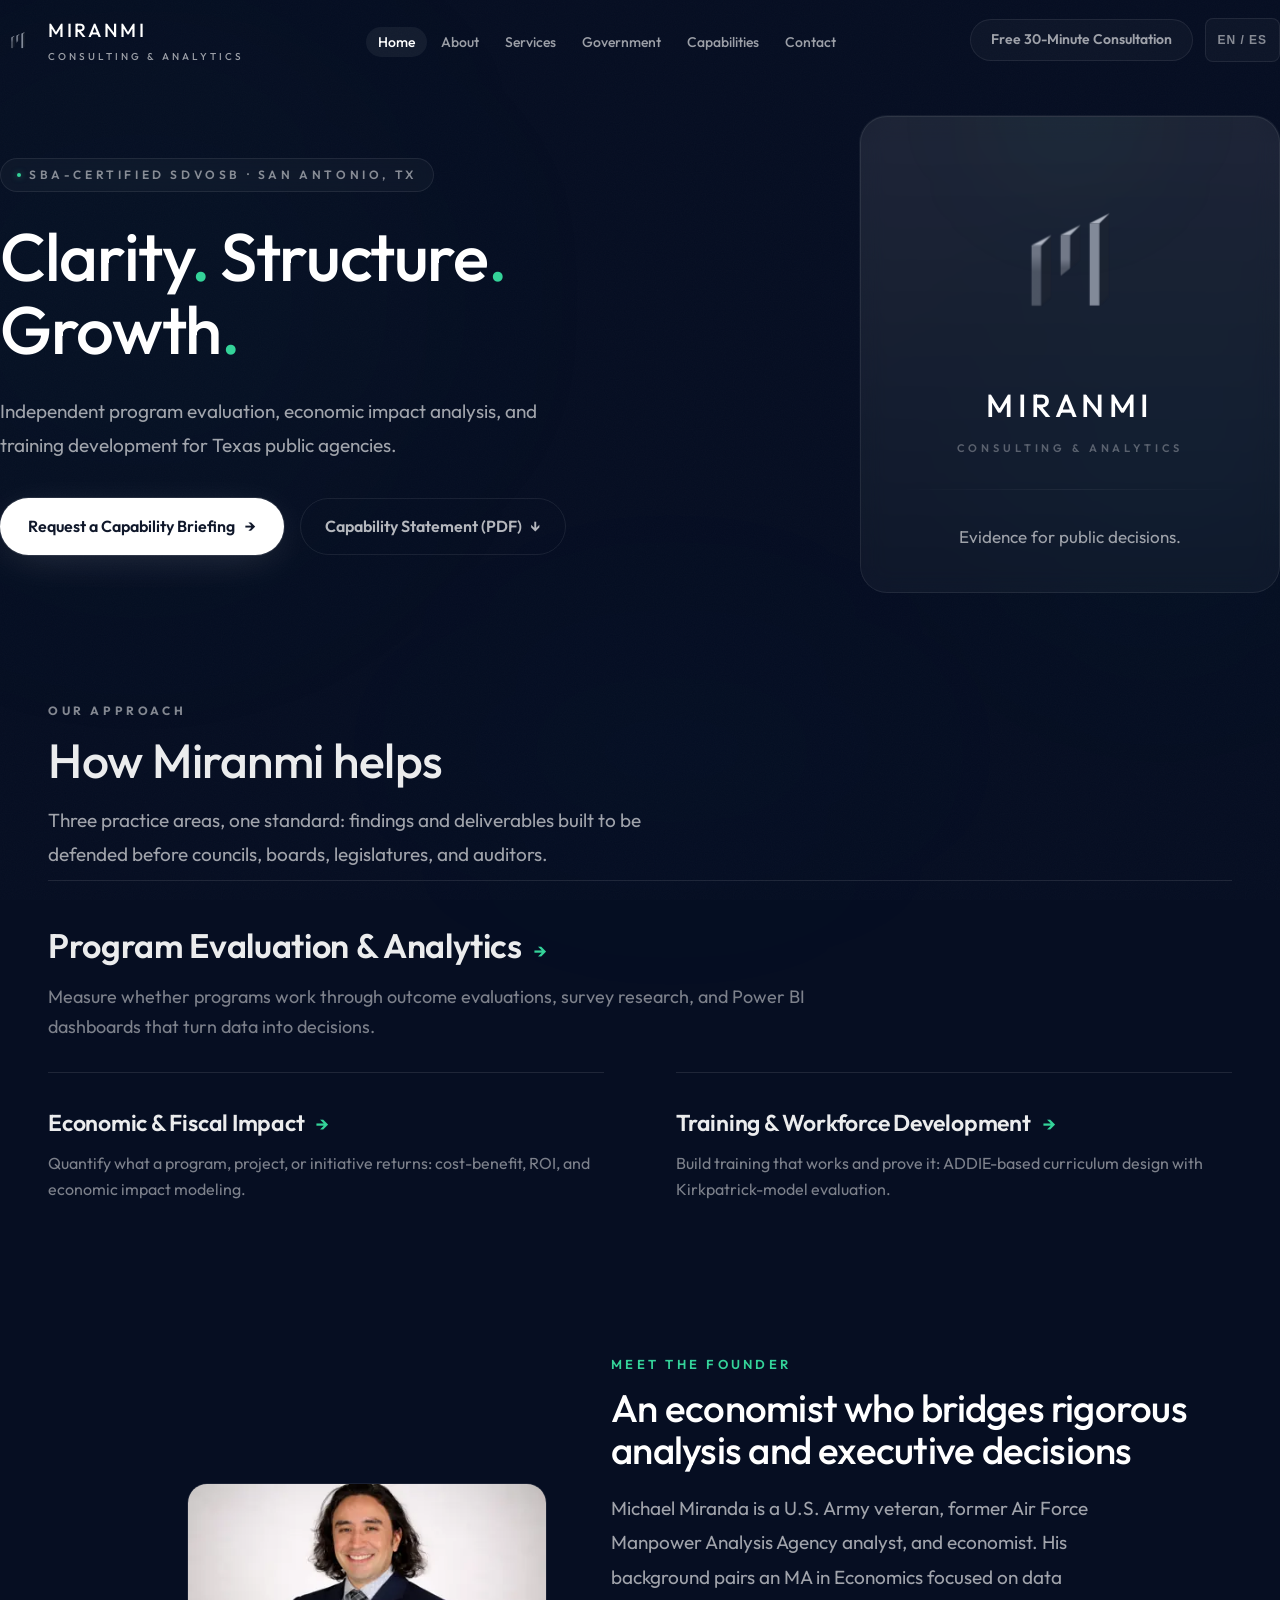
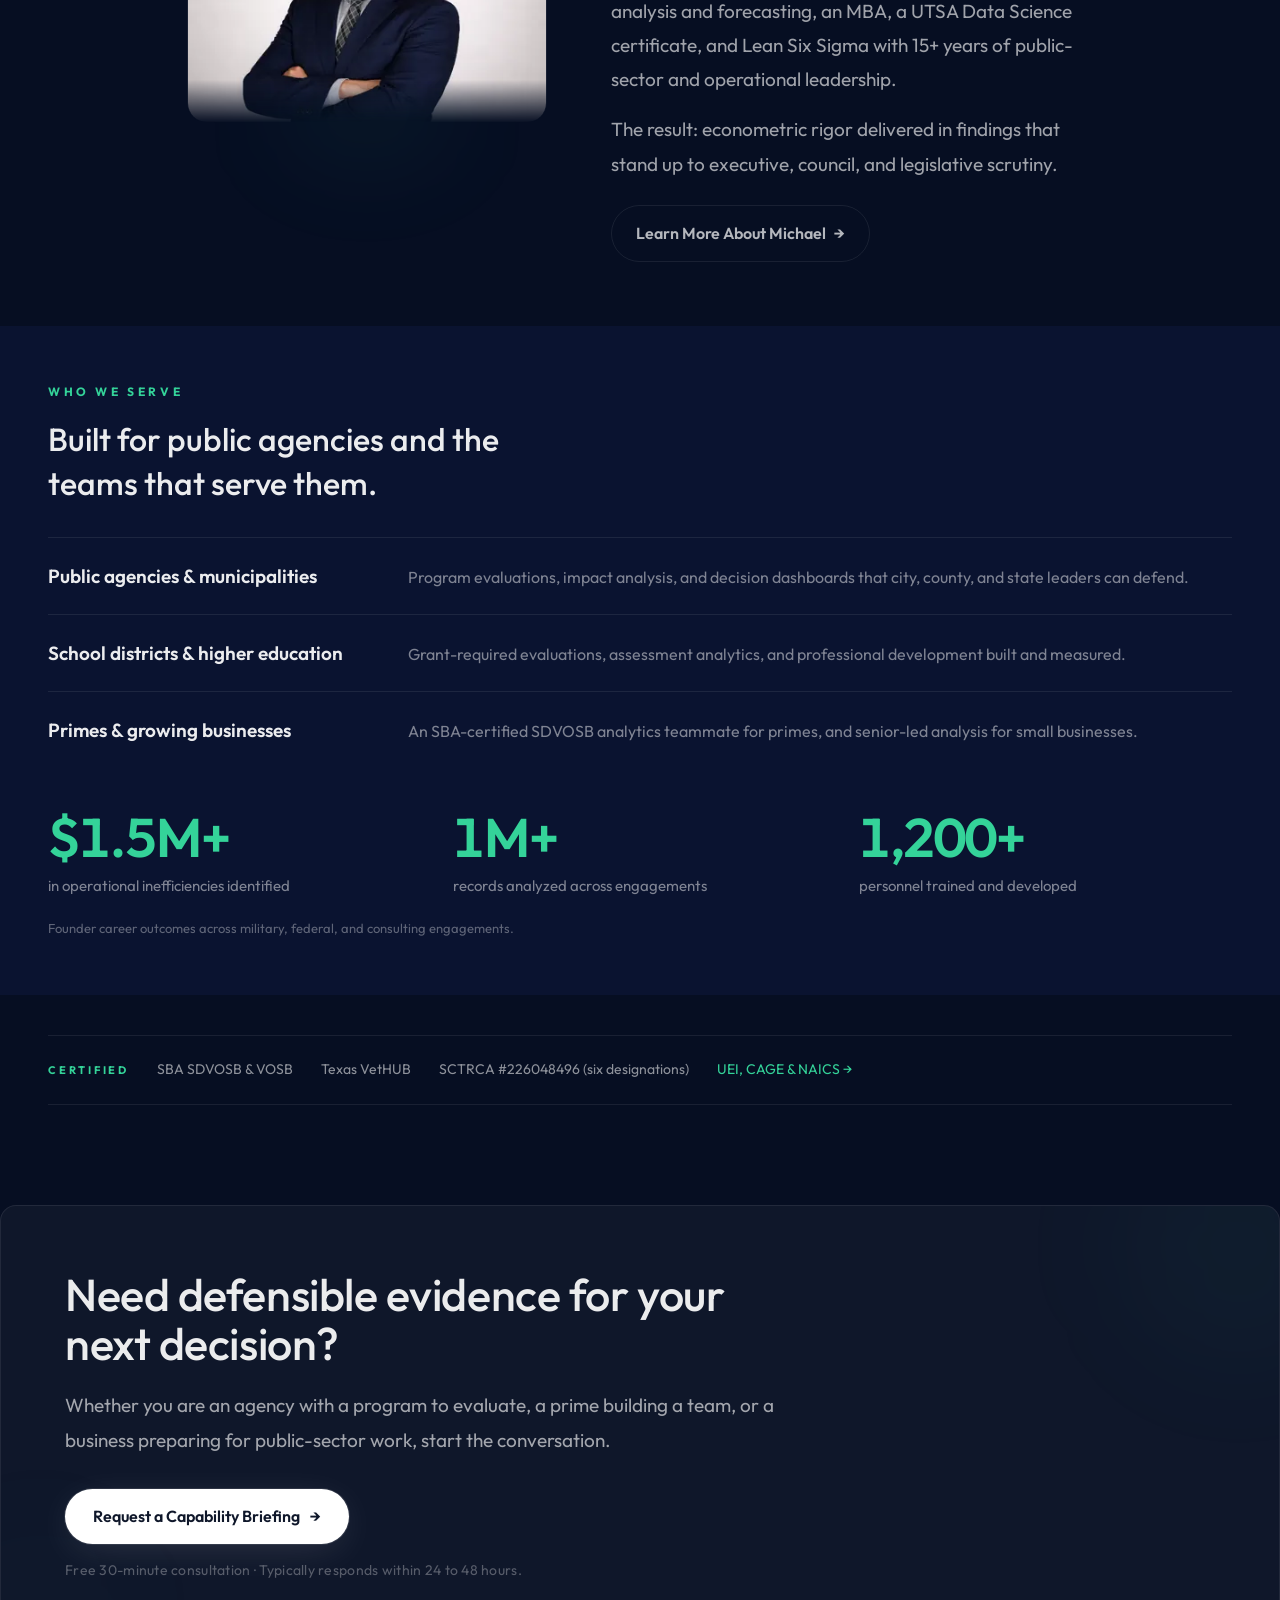
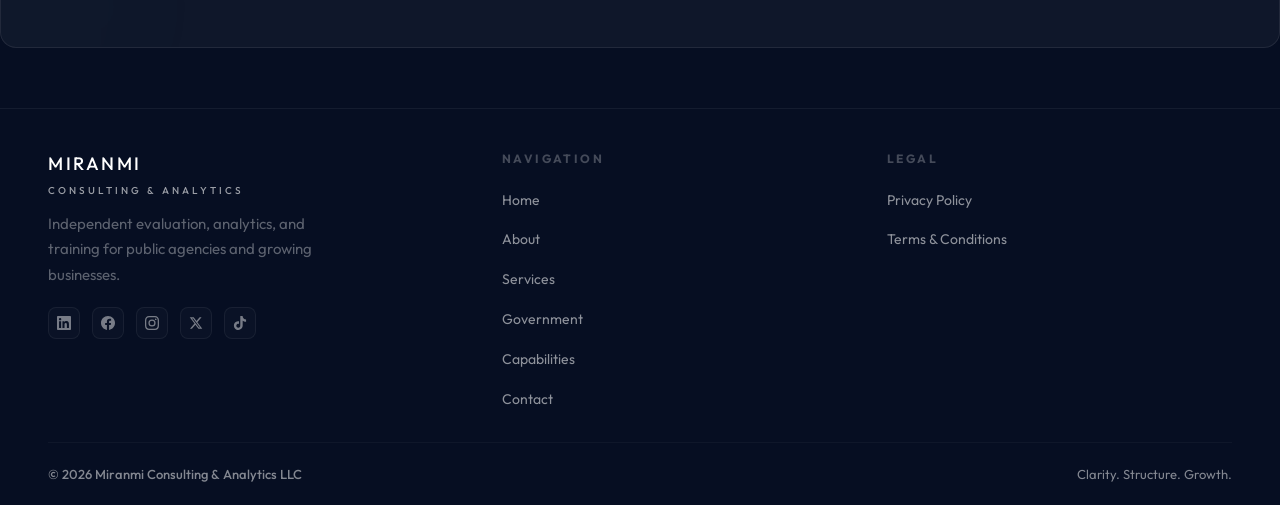
==== commit e587070d: "Reposition as SDVOSB evaluation firm; replace card grids with editorial layouts Homepage cut to five" ====
--- a/index.html
+++ b/index.html
@@ -4,7 +4,7 @@
 <meta charset="UTF-8">
 <meta name="viewport" content="width=device-width, initial-scale=1.0">
 <title>SDVOSB Program Evaluation & Analytics | Miranmi | San Antonio, TX</title>
-<meta name="description" content="SBA-certified SDVOSB firm in San Antonio, TX. Program evaluation, economic impact analysis, dashboards, and training development for Texas public agencies, school districts, and the primes who serve them.">
+<meta name="description" content="SBA-certified SDVOSB firm in San Antonio, TX. Program evaluation, economic impact analysis, dashboards, and training for Texas public agencies.">
 <link rel="canonical" href="https://www.miranmi.com/">
 <meta property="og:type" content="website">
 <meta property="og:url" content="https://www.miranmi.com/">
@@ -45,7 +45,7 @@
     "opens": "09:00",
     "closes": "17:00"
   },
-  "email": "michael.miranda@miranmi.com",
+  "email": "info@miranmi.com",
   "address": {
     "@type": "PostalAddress",
     "addressLocality": "San Antonio",
@@ -90,7 +90,6 @@
     "Federal government contracting",
     "State government contracting",
     "SAM.gov registration",
-    "Texas HUB certification",
     "Small business operations",
     "Veteran-owned business",
     "Public sector readiness",
@@ -178,7 +177,7 @@
 </g>
 </svg>
     <div class="intro-name">MIRANMI</div>
-    <div class="intro-subtitle">Consulting & Analytics</div>
+    <div class="intro-subtitle"><span data-i="en" lang="en">Consulting &amp; Analytics</span><span data-i="es" lang="es">Consultoría y Análisis</span></div>
   </div>
   <div class="intro-line"></div>
   <div class="intro-progress"><div class="intro-progress-bar"><div class="intro-progress-fill"></div></div></div>
@@ -229,8 +228,8 @@
     </ul>
     <div class="nav-right">
       <a href="/contact/" class="nav-cta"><span data-i="en" lang="en">Free 30-Minute Consultation</span><span data-i="es" lang="es">Consulta Gratis de 30 Minutos</span></a>
-      <button class="lang-btn" onclick="toggleLang()" aria-label="Toggle English and Spanish">EN / ES</button>
-      <button class="hamburger" onclick="openMenu()" aria-label="Menu"><span></span><span></span><span></span></button>
+      <button class="lang-btn" onclick="toggleLang()" aria-label="Toggle English and Spanish" aria-pressed="false">EN / ES</button>
+      <button class="hamburger" onclick="openMenu()" aria-label="Menu" aria-expanded="false" aria-controls="mMenu"><span></span><span></span><span></span></button>
     </div>
   </div>
 </nav>
@@ -238,7 +237,7 @@
 <div class="mobile-menu" id="mMenu">
   <div class="mobile-header">
     <div class="nav-logo" style="gap:8px;"><div><div class="nav-logo-text logo-font" style="font-size:17px;">MIRANMI</div></div></div>
-    <button class="mobile-close" onclick="closeMenu()">&times;</button>
+    <button class="mobile-close" onclick="closeMenu()" aria-label="Close menu">&times;</button>
   </div>
   <nav class="mobile-nav">
     <a href="/" onclick="closeMenu()"><span data-i="en" lang="en">Home</span><span data-i="es" lang="es">Inicio</span></a>
@@ -263,14 +262,14 @@
     </div>
     <div class="reveal" style="transition-delay:0.12s">
       <h1 class="serif" style="font-size:clamp(2.4rem, 6vw, 4.2rem); line-height:1.08; color:var(--white); max-width:640px;">
-        <span data-i="en" lang="en">Data-driven program evaluation and economic impact analysis for Texas public agencies</span>
-        <span data-i="es" lang="es">Evaluación de programas y análisis de impacto económico basados en datos para agencias públicas de Texas</span>
+        <span data-i="en" lang="en">Clarity<span style="color:var(--emerald);">.</span> Structure<span style="color:var(--emerald);">.</span> Growth<span style="color:var(--emerald);">.</span></span>
+        <span data-i="es" lang="es">Claridad<span style="color:var(--emerald);">.</span> Estructura<span style="color:var(--emerald);">.</span> Crecimiento<span style="color:var(--emerald);">.</span></span>
       </h1>
     </div>
     <div class="reveal" style="transition-delay:0.24s">
       <p style="margin-top:28px; max-width:560px; font-size:19px; line-height:1.8; color:var(--text);">
-        <span data-i="en" lang="en">Miranmi helps Texas agencies, school districts, and public institutions measure whether programs work, quantify their economic impact, and defend funding decisions with rigorous, audit-ready analysis, and builds the training that puts findings into practice.</span>
-        <span data-i="es" lang="es">Miranmi ayuda a agencias de Texas, distritos escolares e instituciones públicas a medir si sus programas funcionan, cuantificar su impacto económico y defender decisiones de financiamiento con análisis rigurosos y listos para auditoría, además de desarrollar la capacitación que lleva los hallazgos a la práctica.</span>
+        <span data-i="en" lang="en">Independent program evaluation, economic impact analysis, and training development for Texas public agencies.</span>
+        <span data-i="es" lang="es">Evaluación independiente de programas, análisis de impacto económico y desarrollo de capacitación para agencias públicas de Texas.</span>
       </p>
     </div>
     <div class="reveal" style="transition-delay:0.34s">
@@ -322,53 +321,7 @@
     </div>
   </div>
 </section>
-<section class="section-pad section-alt">
-  <div class="container">
-    <div class="reveal">
-      <div class="section-label"><span data-i="en" lang="en">Common challenges</span><span data-i="es" lang="es">Desafíos comunes</span></div>
-      <h2 class="section-title serif"><span data-i="en" lang="en">The questions public programs have to answer</span><span data-i="es" lang="es">Las preguntas que los programas públicos deben responder</span></h2>
-      <p class="section-text"><span data-i="en" lang="en">Agencies and institutions rarely lack effort or data. What they need is evidence: defensible answers for councils, boards, legislatures, and funders.</span><span data-i="es" lang="es">A las agencias e instituciones rara vez les falta esfuerzo o datos. Lo que necesitan es evidencia: respuestas defendibles ante concejos, juntas directivas, legislaturas y financiadores.</span></p>
-    </div>
-    <div class="card-grid cols-4">
-    <div class="flip-card reveal">
-      <div class="card-icon"><svg viewBox="0 0 24 24"><circle cx="11" cy="11" r="8"/><line x1="21" y1="21" x2="16.65" y2="16.65"/></svg></div>
-      <h3><span data-i="en" lang="en">Is the program working?</span><span data-i="es" lang="es">¿Está funcionando el programa?</span></h3>
-      <p class="card-front-text"><span data-i="en" lang="en">The program is running and funds are being spent, but there is no defensible evidence of outcomes.</span><span data-i="es" lang="es">El programa opera y los fondos se ejecutan, pero no existe evidencia defendible de resultados.</span></p>
-      <div class="card-hover-text"><span data-i="en" lang="en">Example: A grant-funded initiative needs an outcome evaluation, with a methodology that stands up to auditors and funders, before the next funding cycle.</span><span data-i="es" lang="es">Ejemplo: Una iniciativa financiada por subvención necesita una evaluación de resultados, con una metodología que resista a auditores y financiadores, antes del próximo ciclo de financiamiento.</span></div>
-      <div class="tap-hint"><span data-i="en" lang="en">Tap to learn more</span><span data-i="es" lang="es">Toque para más información</span></div>
-      <div class="card-info-toggle">i</div>
-      <div class="bottom-line"></div>
-    </div>
-    <div class="flip-card reveal" style="transition-delay:0.08s">
-      <div class="card-icon"><svg viewBox="0 0 24 24"><circle cx="12" cy="12" r="3"/><path d="M19.4 15a1.65 1.65 0 0 0 .33 1.82l.06.06a2 2 0 0 1 0 2.83 2 2 0 0 1-2.83 0l-.06-.06a1.65 1.65 0 0 0-1.82-.33 1.65 1.65 0 0 0-1 1.51V21a2 2 0 0 1-2 2 2 2 0 0 1-2-2v-.09A1.65 1.65 0 0 0 9 19.4a1.65 1.65 0 0 0-1.82.33l-.06.06a2 2 0 0 1-2.83 0 2 2 0 0 1 0-2.83l.06-.06A1.65 1.65 0 0 0 4.68 15a1.65 1.65 0 0 0-1.51-1H3a2 2 0 0 1-2-2 2 2 0 0 1 2-2h.09A1.65 1.65 0 0 0 4.6 9a1.65 1.65 0 0 0-.33-1.82l-.06-.06a2 2 0 0 1 0-2.83 2 2 0 0 1 2.83 0l.06.06A1.65 1.65 0 0 0 9 4.68a1.65 1.65 0 0 0 1-1.51V3a2 2 0 0 1 2-2 2 2 0 0 1 2 2v.09a1.65 1.65 0 0 0 1 1.51 1.65 1.65 0 0 0 1.82-.33l.06-.06a2 2 0 0 1 2.83 0 2 2 0 0 1 0 2.83l-.06.06a1.65 1.65 0 0 0-.33 1.82V9a1.65 1.65 0 0 0 1.51 1H21a2 2 0 0 1 2 2 2 2 0 0 1-2 2h-.09a1.65 1.65 0 0 0-1.51 1z"/></svg></div>
-      <h3><span data-i="en" lang="en">Funding under scrutiny</span><span data-i="es" lang="es">Financiamiento bajo escrutinio</span></h3>
-      <p class="card-front-text"><span data-i="en" lang="en">A budget request or renewal has to be justified, and anecdotes will not survive the hearing.</span><span data-i="es" lang="es">Una solicitud o renovación de presupuesto debe justificarse, y las anécdotas no sobrevivirán la audiencia.</span></p>
-      <div class="card-hover-text"><span data-i="en" lang="en">Example: A department needs a cost-benefit or economic impact analysis that quantifies what the program returns for every dollar invested.</span><span data-i="es" lang="es">Ejemplo: Un departamento necesita un análisis de costo-beneficio o de impacto económico que cuantifique lo que el programa devuelve por cada dólar invertido.</span></div>
-      <div class="tap-hint"><span data-i="en" lang="en">Tap to learn more</span><span data-i="es" lang="es">Toque para más información</span></div>
-      <div class="card-info-toggle">i</div>
-      <div class="bottom-line"></div>
-    </div>
-    <div class="flip-card reveal" style="transition-delay:0.16s">
-      <div class="card-icon"><svg viewBox="0 0 24 24"><polyline points="23 6 13.5 15.5 8.5 10.5 1 18"/><polyline points="17 6 23 6 23 12"/></svg></div>
-      <h3><span data-i="en" lang="en">Data without decisions</span><span data-i="es" lang="es">Datos sin decisiones</span></h3>
-      <p class="card-front-text"><span data-i="en" lang="en">The organization collects plenty of data, but leaders still cannot see performance clearly.</span><span data-i="es" lang="es">La organización recopila muchos datos, pero los líderes aún no ven el desempeño con claridad.</span></p>
-      <div class="card-hover-text"><span data-i="en" lang="en">Example: Reports exist in spreadsheets across teams, but there is no dashboard or KPI framework that turns them into decisions leadership can act on.</span><span data-i="es" lang="es">Ejemplo: Los informes existen en hojas de cálculo dispersas entre equipos, pero no hay un tablero ni un marco de indicadores que los convierta en decisiones accionables para la dirección.</span></div>
-      <div class="tap-hint"><span data-i="en" lang="en">Tap to learn more</span><span data-i="es" lang="es">Toque para más información</span></div>
-      <div class="card-info-toggle">i</div>
-      <div class="bottom-line"></div>
-    </div>
-    <div class="flip-card reveal" style="transition-delay:0.24s">
-      <div class="card-icon"><svg viewBox="0 0 24 24"><circle cx="12" cy="12" r="10"/><circle cx="12" cy="12" r="6"/><circle cx="12" cy="12" r="2"/></svg></div>
-      <h3><span data-i="en" lang="en">Training that doesn't stick</span><span data-i="es" lang="es">Capacitación que no perdura</span></h3>
-      <p class="card-front-text"><span data-i="en" lang="en">Training gets delivered, but nobody can show whether it changed performance on the job.</span><span data-i="es" lang="es">La capacitación se imparte, pero nadie puede demostrar si cambió el desempeño en el trabajo.</span></p>
-      <div class="card-hover-text"><span data-i="en" lang="en">Example: A workforce program needs curriculum built on sound instructional design, plus a Kirkpatrick-model evaluation that measures whether it actually worked.</span><span data-i="es" lang="es">Ejemplo: Un programa de fuerza laboral necesita un plan de estudios con diseño instruccional sólido, más una evaluación con el modelo Kirkpatrick que mida si realmente funcionó.</span></div>
-      <div class="tap-hint"><span data-i="en" lang="en">Tap to learn more</span><span data-i="es" lang="es">Toque para más información</span></div>
-      <div class="card-info-toggle">i</div>
-      <div class="bottom-line"></div>
-    </div>
-    </div>
-  </div>
-</section>
+
 <section class="section-pad">
   <div class="container">
     <div class="reveal">
@@ -376,65 +329,23 @@
       <h2 class="section-title serif"><span data-i="en" lang="en">How Miranmi helps</span><span data-i="es" lang="es">Cómo ayuda Miranmi</span></h2>
       <p class="section-text"><span data-i="en" lang="en">Three practice areas, one standard: findings and deliverables built to be defended before councils, boards, legislatures, and auditors.</span><span data-i="es" lang="es">Tres áreas de práctica, un mismo estándar: hallazgos y entregables diseñados para defenderse ante concejos, juntas directivas, legislaturas y auditores.</span></p>
     </div>
-    <div class="card-grid cols-3">
-    <div class="flip-card reveal">
-      <div class="card-icon"><svg viewBox="0 0 24 24"><line x1="12" y1="20" x2="12" y2="10"/><line x1="18" y1="20" x2="18" y2="4"/><line x1="6" y1="20" x2="6" y2="16"/></svg></div>
-      <h3><span data-i="en" lang="en">Program Evaluation &amp; Analytics</span><span data-i="es" lang="es">Evaluación de Programas y Análisis</span></h3>
-      <p class="card-front-text"><span data-i="en" lang="en">Measure whether programs work through outcome evaluations, survey research, and Power BI dashboards that turn data into decisions.</span><span data-i="es" lang="es">Mida si los programas funcionan mediante evaluaciones de resultados, investigación por encuestas y tableros de Power BI que convierten datos en decisiones.</span></p>
-      <div class="card-hover-text"><span data-i="en" lang="en">Outcome and process evaluations, KPI frameworks, and executive dashboards, built on administrative data, surveys, and statistical analysis that stands up to scrutiny.</span><span data-i="es" lang="es">Evaluaciones de resultados y procesos, marcos de indicadores clave y tableros ejecutivos, basados en datos administrativos, encuestas y análisis estadístico que resiste el escrutinio.</span></div>
-      <div class="tap-hint"><span data-i="en" lang="en">Tap to learn more</span><span data-i="es" lang="es">Toque para más información</span></div>
-      <div class="card-info-toggle">i</div>
-      <div class="bottom-line"></div>
-    </div>
-    <div class="flip-card reveal" style="transition-delay:0.1s">
-      <div class="card-icon"><svg viewBox="0 0 24 24"><circle cx="12" cy="12" r="3"/><path d="M19.4 15a1.65 1.65 0 0 0 .33 1.82l.06.06a2 2 0 0 1 0 2.83 2 2 0 0 1-2.83 0l-.06-.06a1.65 1.65 0 0 0-1.82-.33 1.65 1.65 0 0 0-1 1.51V21a2 2 0 0 1-2 2 2 2 0 0 1-2-2v-.09A1.65 1.65 0 0 0 9 19.4a1.65 1.65 0 0 0-1.82.33l-.06.06a2 2 0 0 1-2.83 0 2 2 0 0 1 0-2.83l.06-.06A1.65 1.65 0 0 0 4.68 15a1.65 1.65 0 0 0-1.51-1H3a2 2 0 0 1-2-2 2 2 0 0 1 2-2h.09A1.65 1.65 0 0 0 4.6 9a1.65 1.65 0 0 0-.33-1.82l-.06-.06a2 2 0 0 1 0-2.83 2 2 0 0 1 2.83 0l.06.06A1.65 1.65 0 0 0 9 4.68a1.65 1.65 0 0 0 1-1.51V3a2 2 0 0 1 2-2 2 2 0 0 1 2 2v.09a1.65 1.65 0 0 0 1 1.51 1.65 1.65 0 0 0 1.82-.33l.06-.06a2 2 0 0 1 2.83 0 2 2 0 0 1 0 2.83l-.06.06a1.65 1.65 0 0 0-.33 1.82V9a1.65 1.65 0 0 0 1.51 1H21a2 2 0 0 1 2 2 2 2 0 0 1-2 2h-.09a1.65 1.65 0 0 0-1.51 1z"/></svg></div>
-      <h3><span data-i="en" lang="en">Economic &amp; Fiscal Impact</span><span data-i="es" lang="es">Impacto Económico y Fiscal</span></h3>
-      <p class="card-front-text"><span data-i="en" lang="en">Quantify what a program, project, or initiative returns: cost-benefit, ROI, and economic impact modeling.</span><span data-i="es" lang="es">Cuantifique lo que devuelve un programa, proyecto o iniciativa: modelado de costo-beneficio, ROI e impacto económico.</span></p>
-      <div class="card-hover-text"><span data-i="en" lang="en">Econometric and fiscal analysis for funding decisions, bond initiatives, and program justification, led by an economist and documented so every assumption can be defended.</span><span data-i="es" lang="es">Análisis econométrico y fiscal para decisiones de financiamiento, iniciativas de bonos y justificación de programas, dirigido por un economista y documentado para defender cada supuesto.</span></div>
-      <div class="tap-hint"><span data-i="en" lang="en">Tap to learn more</span><span data-i="es" lang="es">Toque para más información</span></div>
-      <div class="card-info-toggle">i</div>
-      <div class="bottom-line"></div>
-    </div>
-    <div class="flip-card reveal" style="transition-delay:0.2s">
-      <div class="card-icon"><svg viewBox="0 0 24 24"><circle cx="12" cy="12" r="10"/><polygon points="16.24 7.76 14.12 14.12 7.76 16.24 9.88 9.88 16.24 7.76"/></svg></div>
-      <h3><span data-i="en" lang="en">Training &amp; Workforce Development</span><span data-i="es" lang="es">Capacitación y Desarrollo de Fuerza Laboral</span></h3>
-      <p class="card-front-text"><span data-i="en" lang="en">Build training that works and prove it: ADDIE-based curriculum design with Kirkpatrick-model evaluation.</span><span data-i="es" lang="es">Desarrolle capacitación que funcione y demuéstrelo: diseño curricular basado en ADDIE con evaluación del modelo Kirkpatrick.</span></p>
-      <div class="card-hover-text"><span data-i="en" lang="en">Curriculum development, professional development programs, and training evaluation, grounded in Army instructor and curriculum-committee experience developing courses for thousands of learners.</span><span data-i="es" lang="es">Desarrollo curricular, programas de desarrollo profesional y evaluación de capacitación, con experiencia como instructor del Ejército y en comités curriculares desarrollando cursos para miles de estudiantes.</span></div>
-      <div class="tap-hint"><span data-i="en" lang="en">Tap to learn more</span><span data-i="es" lang="es">Toque para más información</span></div>
-      <div class="card-info-toggle">i</div>
-      <div class="bottom-line"></div>
-    </div>
+    <div class="svc-index">
+    <a href="/capabilities/" class="svc-item svc-lead reveal">
+      <h3><span data-i="en" lang="en">Program Evaluation &amp; Analytics</span><span data-i="es" lang="es">Evaluación de Programas y Análisis</span> <span class="chev">&rarr;</span></h3>
+      <p><span data-i="en" lang="en">Measure whether programs work through outcome evaluations, survey research, and Power BI dashboards that turn data into decisions.</span><span data-i="es" lang="es">Mida si los programas funcionan mediante evaluaciones de resultados, investigación por encuestas y tableros de Power BI que convierten datos en decisiones.</span></p>
+    </a>
+    <a href="/capabilities/" class="svc-item reveal" style="transition-delay:0.08s">
+      <h3><span data-i="en" lang="en">Economic &amp; Fiscal Impact</span><span data-i="es" lang="es">Impacto Económico y Fiscal</span> <span class="chev">&rarr;</span></h3>
+      <p><span data-i="en" lang="en">Quantify what a program, project, or initiative returns: cost-benefit, ROI, and economic impact modeling.</span><span data-i="es" lang="es">Cuantifique lo que devuelve un programa, proyecto o iniciativa: modelado de costo-beneficio, ROI e impacto económico.</span></p>
+    </a>
+    <a href="/capabilities/" class="svc-item reveal" style="transition-delay:0.16s">
+      <h3><span data-i="en" lang="en">Training &amp; Workforce Development</span><span data-i="es" lang="es">Capacitación y Desarrollo de Fuerza Laboral</span> <span class="chev">&rarr;</span></h3>
+      <p><span data-i="en" lang="en">Build training that works and prove it: ADDIE-based curriculum design with Kirkpatrick-model evaluation.</span><span data-i="es" lang="es">Desarrolle capacitación que funcione y demuéstrelo: diseño curricular basado en ADDIE con evaluación del modelo Kirkpatrick.</span></p>
+    </a>
     </div>
   </div>
 </section>
-<section class="section-pad section-alt">
-  <div class="container">
-    <div class="reveal">
-      <div class="section-label"><span data-i="en" lang="en">In practice</span><span data-i="es" lang="es">En la práctica</span></div>
-      <h2 class="section-title serif"><span data-i="en" lang="en">What this can look like in practice</span><span data-i="es" lang="es">Cómo se ve esto en la práctica</span></h2>
-    </div>
-    <div class="card-grid cols-3">
-    <div class="card reveal">
-      <div class="card-icon"><svg viewBox="0 0 24 24"><circle cx="11" cy="11" r="8"/><line x1="21" y1="21" x2="16.65" y2="16.65"/></svg></div>
-      <h3><span data-i="en" lang="en">90-Day Program Evaluation &amp; Dashboard</span><span data-i="es" lang="es">Evaluación de Programa y Tablero en 90 Días</span></h3>
-      <p><span data-i="en" lang="en">Survey and administrative-data analysis, an outcomes model, and a Power BI dashboard with an executive brief, so leaders can see whether a program is working and act on it.</span><span data-i="es" lang="es">Análisis de encuestas y datos administrativos, un modelo de resultados y un tablero de Power BI con un informe ejecutivo, para que los líderes vean si un programa funciona y actúen en consecuencia.</span></p>
-      <div class="bottom-line"></div>
-    </div>
-    <div class="card reveal" style="transition-delay:0.1s">
-      <div class="card-icon"><svg viewBox="0 0 24 24"><polygon points="12 2 2 7 12 12 22 7 12 2"/><polyline points="2 17 12 22 22 17"/><polyline points="2 12 12 17 22 12"/></svg></div>
-      <h3><span data-i="en" lang="en">Economic &amp; Fiscal Impact Model</span><span data-i="es" lang="es">Modelo de Impacto Económico y Fiscal</span></h3>
-      <p><span data-i="en" lang="en">Cost-benefit, ROI, and fiscal-impact analysis for local initiatives and funding decisions, with every assumption documented and defensible.</span><span data-i="es" lang="es">Análisis de costo-beneficio, ROI e impacto fiscal para iniciativas locales y decisiones de financiamiento, con cada supuesto documentado y defendible.</span></p>
-      <div class="bottom-line"></div>
-    </div>
-    <div class="card reveal" style="transition-delay:0.2s">
-      <div class="card-icon"><svg viewBox="0 0 24 24"><line x1="5" y1="12" x2="19" y2="12"/><polyline points="12 5 19 12 12 19"/></svg></div>
-      <h3><span data-i="en" lang="en">Training Build &amp; Evaluation</span><span data-i="es" lang="es">Desarrollo y Evaluación de Capacitación</span></h3>
-      <p><span data-i="en" lang="en">Curriculum designed with the ADDIE model, delivered for your workforce, and evaluated with the Kirkpatrick model. Training you can prove worked.</span><span data-i="es" lang="es">Currículo diseñado con el modelo ADDIE, impartido para su fuerza laboral y evaluado con el modelo Kirkpatrick. Capacitación cuya eficacia se puede demostrar.</span></p>
-      <div class="bottom-line"></div>
-    </div>
-    </div>
-  </div>
-</section>
+
 <section class="container founder-section">
   <div class="founder-grid">
     <div class="reveal-left">
@@ -454,8 +365,8 @@
         <span data-i="es" lang="es">Michael Miranda es veterano del Ejército de EE.UU., ex analista de la Agencia de Análisis de Personal de la Fuerza Aérea y economista. Su formación combina una Maestría en Economía enfocada en análisis de datos y pronósticos, un MBA, un certificado en Ciencia de Datos de UTSA y Lean Six Sigma, con más de 15 años de liderazgo operativo y en el sector público.</span>
       </p>
       <p class="founder-bio" style="margin-top:16px;">
-        <span data-i="en" lang="en">Across his career he has identified $1.5M+ in operational inefficiencies, analyzed datasets of over one million records, and trained 1,200+ personnel. The result: econometric rigor delivered in findings that stand up to executive, council, and legislative scrutiny.</span>
-        <span data-i="es" lang="es">A lo largo de su carrera ha identificado más de $1.5M en ineficiencias operativas, analizado bases de datos de más de un millón de registros y capacitado a más de 1,200 personas. El resultado: rigor econométrico en hallazgos que resisten el escrutinio ejecutivo, de concejos y legislativo.</span>
+        <span data-i="en" lang="en">The result: econometric rigor delivered in findings that stand up to executive, council, and legislative scrutiny.</span>
+        <span data-i="es" lang="es">El resultado: rigor econométrico en hallazgos que resisten el escrutinio ejecutivo, de concejos y legislativo.</span>
       </p>
       <a href="/about/" class="btn-outline" style="margin-top: 24px;">
         <span data-i="en" lang="en">Learn More About Michael</span><span data-i="es" lang="es">Más sobre Michael</span> <span>&rarr;</span>
@@ -463,94 +374,44 @@
     </div>
   </div>
 </section>
-<section class="section-pad section-alt">
+<section class="tonal-band">
   <div class="container">
     <div class="reveal">
-      <div class="section-label"><span data-i="en" lang="en">Who we serve</span><span data-i="es" lang="es">A quién servimos</span></div>
-      <h2 class="section-title serif"><span data-i="en" lang="en">Built for public agencies and the teams that serve them</span><span data-i="es" lang="es">Creado para agencias públicas y los equipos que las atienden</span></h2>
-    </div>
-    <div class="card-grid cols-3">
-    <div class="card reveal">
-      <div class="card-icon"><svg viewBox="0 0 24 24"><rect x="2" y="7" width="20" height="14" rx="2" ry="2"/><path d="M16 21V5a2 2 0 0 0-2-2h-4a2 2 0 0 0-2 2v16"/></svg></div>
-      <h3><span data-i="en" lang="en">Public agencies and municipalities</span><span data-i="es" lang="es">Agencias públicas y municipios</span></h3>
-      <p><span data-i="en" lang="en">City departments, county offices, and state agencies that need program evaluations, impact analysis, or decision dashboards they can defend.</span><span data-i="es" lang="es">Departamentos municipales, oficinas de condado y agencias estatales que necesitan evaluaciones de programas, análisis de impacto o tableros de decisión defendibles.</span></p>
-      <div class="bottom-line"></div>
-    </div>
-    <div class="card reveal" style="transition-delay:0.1s">
-      <div class="card-icon"><svg viewBox="0 0 24 24"><polyline points="23 6 13.5 15.5 8.5 10.5 1 18"/><polyline points="17 6 23 6 23 12"/></svg></div>
-      <h3><span data-i="en" lang="en">School districts and higher education</span><span data-i="es" lang="es">Distritos escolares y educación superior</span></h3>
-      <p><span data-i="en" lang="en">ISDs, colleges, and education agencies that need grant-required program evaluations, assessment analytics, or professional development built and measured.</span><span data-i="es" lang="es">Distritos escolares, universidades y agencias educativas que necesitan evaluaciones de programas requeridas por subvenciones, análisis de evaluaciones o desarrollo profesional diseñado y medido.</span></p>
-      <div class="bottom-line"></div>
-    </div>
-    <div class="card reveal" style="transition-delay:0.2s">
-      <div class="card-icon"><svg viewBox="0 0 24 24"><path d="M12 22s8-4 8-10V5l-8-3-8 3v7c0 6 8 10 8 10z"/></svg></div>
-      <h3><span data-i="en" lang="en">Primes and growing businesses</span><span data-i="es" lang="es">Contratistas principales y empresas en crecimiento</span></h3>
-      <p><span data-i="en" lang="en">Prime contractors that need an SBA-certified SDVOSB analytics teammate, and small businesses that want senior-led analysis, dashboards, and readiness support.</span><span data-i="es" lang="es">Contratistas principales que necesitan un socio analítico SDVOSB certificado por la SBA, y pequeñas empresas que buscan análisis senior, tableros de control y apoyo en preparación.</span></p>
-      <div class="bottom-line"></div>
-    </div>
-    </div>
+      <div class="band-eyebrow"><span data-i="en" lang="en">Who we serve</span><span data-i="es" lang="es">A quién servimos</span></div>
+      <h2 class="band-statement"><span data-i="en" lang="en">Built for public agencies and the teams that serve them.</span><span data-i="es" lang="es">Creado para agencias públicas y los equipos que las atienden.</span></h2>
+    </div>
+    <div class="aud-rows">
+      <div class="aud-row reveal">
+        <h3><span data-i="en" lang="en">Public agencies &amp; municipalities</span><span data-i="es" lang="es">Agencias públicas y municipios</span></h3>
+        <p><span data-i="en" lang="en">Program evaluations, impact analysis, and decision dashboards that city, county, and state leaders can defend.</span><span data-i="es" lang="es">Evaluaciones de programas, análisis de impacto y tableros de decisión que los líderes municipales, de condado y estatales pueden defender.</span></p>
+      </div>
+      <div class="aud-row reveal" style="transition-delay:0.08s">
+        <h3><span data-i="en" lang="en">School districts &amp; higher education</span><span data-i="es" lang="es">Distritos escolares y educación superior</span></h3>
+        <p><span data-i="en" lang="en">Grant-required evaluations, assessment analytics, and professional development built and measured.</span><span data-i="es" lang="es">Evaluaciones requeridas por subvenciones, análisis de evaluaciones y desarrollo profesional diseñado y medido.</span></p>
+      </div>
+      <div class="aud-row reveal" style="transition-delay:0.16s">
+        <h3><span data-i="en" lang="en">Primes &amp; growing businesses</span><span data-i="es" lang="es">Contratistas principales y empresas en crecimiento</span></h3>
+        <p><span data-i="en" lang="en">An SBA-certified SDVOSB analytics teammate for primes, and senior-led analysis for small businesses.</span><span data-i="es" lang="es">Un socio analítico SDVOSB certificado por la SBA para contratistas principales, y análisis senior para pequeñas empresas.</span></p>
+      </div>
+    </div>
+    <div class="stat-strip">
+      <div class="stat-item reveal"><div class="stat-num">$1.5M+</div><div class="stat-cap"><span data-i="en" lang="en">in operational inefficiencies identified</span><span data-i="es" lang="es">en ineficiencias operativas identificadas</span></div></div>
+      <div class="stat-item reveal" style="transition-delay:0.08s"><div class="stat-num">1M+</div><div class="stat-cap"><span data-i="en" lang="en">records analyzed across engagements</span><span data-i="es" lang="es">registros analizados en distintos proyectos</span></div></div>
+      <div class="stat-item reveal" style="transition-delay:0.16s"><div class="stat-num">1,200+</div><div class="stat-cap"><span data-i="en" lang="en">personnel trained and developed</span><span data-i="es" lang="es">personas capacitadas y desarrolladas</span></div></div>
+    </div>
+    <p class="reveal" style="margin-top:20px;font-size:13px;color:rgba(255,255,255,0.35);"><span data-i="en" lang="en">Founder career outcomes across military, federal, and consulting engagements.</span><span data-i="es" lang="es">Resultados de la carrera del fundador en proyectos militares, federales y de consultoría.</span></p>
   </div>
 </section>
-<section class="section-pad">
-  <div class="container">
-    <div class="reveal">
-      <div class="section-label"><span data-i="en" lang="en">The process</span><span data-i="es" lang="es">El proceso</span></div>
-      <h2 class="section-title serif"><span data-i="en" lang="en">How an engagement works</span><span data-i="es" lang="es">Cómo funciona un proyecto</span></h2>
-    </div>
-    <div class="step-grid">
-    <div class="step-card reveal">
-      <h3><span data-i="en" lang="en">Scope</span><span data-i="es" lang="es">Definir</span></h3>
-      <p><span data-i="en" lang="en">Define the decision you need to make, the question the analysis must answer, and the data actually available before any modeling starts.</span><span data-i="es" lang="es">Definir la decisión que debe tomar, la pregunta que el análisis debe responder y los datos realmente disponibles, antes de comenzar cualquier modelado.</span></p>
-    </div>
-    <div class="step-card reveal" style="transition-delay:0.08s">
-      <h3><span data-i="en" lang="en">Analyze</span><span data-i="es" lang="es">Analizar</span></h3>
-      <p><span data-i="en" lang="en">Apply the right method, whether evaluation design, econometric modeling, or survey research, with every assumption documented.</span><span data-i="es" lang="es">Aplicar el método adecuado, ya sea diseño de evaluación, modelado econométrico o investigación por encuestas, con cada supuesto documentado.</span></p>
-    </div>
-    <div class="step-card reveal" style="transition-delay:0.16s">
-      <h3><span data-i="en" lang="en">Report</span><span data-i="es" lang="es">Reportar</span></h3>
-      <p><span data-i="en" lang="en">Deliver findings leadership can act on: an executive brief, a defensible methodology, and a dashboard that keeps answering questions.</span><span data-i="es" lang="es">Entregar hallazgos accionables para la dirección: un informe ejecutivo, una metodología defendible y un tablero que sigue respondiendo preguntas.</span></p>
-    </div>
-    <div class="step-card reveal" style="transition-delay:0.24s">
-      <h3><span data-i="en" lang="en">Act</span><span data-i="es" lang="es">Actuar</span></h3>
-      <p><span data-i="en" lang="en">Turn findings into practice: recommendations, implementation support, and where needed, the training that makes change stick.</span><span data-i="es" lang="es">Llevar los hallazgos a la práctica: recomendaciones, apoyo en la implementación y, cuando se requiera, la capacitación que hace perdurar el cambio.</span></p>
-    </div>
-    </div>
-  </div>
-</section>
-<section class="section-pad section-alt"><div class="container">
-  <div class="reveal">
-    <div class="section-label"><span data-i="en" lang="en">Certifications & Credentials</span><span data-i="es" lang="es">Certificaciones y Credenciales</span></div>
-    <h2 class="section-title serif"><span data-i="en" lang="en">SBA-certified SDVOSB, credentialed to contract</span><span data-i="es" lang="es">SDVOSB certificada por la SBA, acreditada para contratar</span></h2>
-    <p class="section-text"><span data-i="en" lang="en">Miranmi Consulting & Analytics, LLC is an SBA-certified Service-Disabled Veteran-Owned Small Business with federal, state, and regional certifications supporting set-aside and diversity contracting goals.</span><span data-i="es" lang="es">Miranmi Consulting & Analytics, LLC es una Pequeña Empresa de Veterano con Discapacidad de Servicio certificada por la SBA, con certificaciones federales, estatales y regionales que respaldan metas de contratación reservada y de diversidad.</span></p>
-  </div>
-  <div class="certs-grid">
-    <div class="cert-card reveal">
-      <div class="cert-card-icon"><svg viewBox="0 0 24 24"><path d="M12 22s8-4 8-10V5l-8-3-8 3v7c0 6 8 10 8 10z"/></svg></div>
-      <h3><span data-i="en" lang="en">SBA-Certified SDVOSB &amp; VOSB</span><span data-i="es" lang="es">SDVOSB y VOSB Certificada por la SBA</span></h3>
-      <p><span data-i="en" lang="en">Service-Disabled Veteran-Owned Small Business, certified by the U.S. Small Business Administration</span><span data-i="es" lang="es">Pequeña Empresa de Veterano con Discapacidad de Servicio, certificada por la SBA de EE.UU.</span></p>
-    </div>
-    <div class="cert-card reveal" style="transition-delay:0.05s">
-      <div class="cert-card-icon"><svg viewBox="0 0 24 24"><path d="M12 22s8-4 8-10V5l-8-3-8 3v7c0 6 8 10 8 10z"/></svg></div>
-      <h3><span data-i="en" lang="en">Texas VetHub</span><span data-i="es" lang="es">Texas VetHub</span></h3>
-      <p><span data-i="en" lang="en">Certified Veteran-Owned Business in the State of Texas</span><span data-i="es" lang="es">Empresa de Veterano Certificada en el Estado de Texas</span></p>
-    </div>
-    <div class="certs-full reveal" style="transition-delay:0.08s">
-      <div class="certs-full-inner">
-        <div class="cert-card-icon"><svg viewBox="0 0 24 24"><path d="M22 11.08V12a10 10 0 1 1-5.93-9.14"/><polyline points="22 4 12 14.01 9 11.01"/></svg></div>
-        <h3><span data-i="en" lang="en">SCTRCA Certified</span><span data-i="es" lang="es">Certificado SCTRCA</span></h3>
-        <p style="font-size:14px;color:rgba(255,255,255,0.4);margin-bottom:12px;"><span data-i="en" lang="en">South Central Texas Regional Certification Agency</span><span data-i="es" lang="es">Agencia de Certificación del Centro Sur de Texas</span></p>
-        <div class="sctrca-grid">
-          <span class="sctrca-badge"><strong>DIBE</strong> · <span data-i="en" lang="en">Disabled Individual Business</span><span data-i="es" lang="es">Empresa de Persona con Discapacidad</span></span>
-          <span class="sctrca-badge"><strong>ESBE</strong> · <span data-i="en" lang="en">Emerging Small Business</span><span data-i="es" lang="es">Pequeña Empresa Emergente</span></span>
-          <span class="sctrca-badge"><strong>HABE</strong> · <span data-i="en" lang="en">Hispanic American Business</span><span data-i="es" lang="es">Empresa Hispanoamericana</span></span>
-          <span class="sctrca-badge"><strong>MBE</strong> · <span data-i="en" lang="en">Minority Business</span><span data-i="es" lang="es">Empresa Minoritaria</span></span>
-          <span class="sctrca-badge"><strong>SBE</strong> · <span data-i="en" lang="en">Small Business</span><span data-i="es" lang="es">Pequeña Empresa</span></span>
-          <span class="sctrca-badge"><strong>VBE</strong> · <span data-i="en" lang="en">Veteran Business</span><span data-i="es" lang="es">Empresa de Veterano</span></span>
-        </div>
-      </div>
-    </div>
-  </div>
-  <p class="certs-meta reveal"><span data-i="en" lang="en">UEI, CAGE, NAICS, and NIGP codes on the <a href="/capabilities/" style="color:rgba(52,211,153,0.8);">Capabilities page</a>, where you can also download the capability statement.</span><span data-i="es" lang="es">Códigos UEI, CAGE, NAICS y NIGP en la <a href="/capabilities/" style="color:rgba(52,211,153,0.8);">página de Capacidades</a>, donde también puede descargar la declaración de capacidades.</span></p>
+
+
+<section class="section-pad-sm"><div class="container">
+  <div class="reveal" style="border-top:1px solid rgba(255,255,255,0.08); border-bottom:1px solid rgba(255,255,255,0.08); padding:22px 0; display:flex; flex-wrap:wrap; gap:10px 28px; align-items:center; font-size:14px; color:rgba(255,255,255,0.55);">
+    <span style="font-weight:700; letter-spacing:0.25em; text-transform:uppercase; font-size:11px; color:var(--emerald);"><span data-i="en" lang="en">Certified</span><span data-i="es" lang="es">Certificada</span></span>
+    <span>SBA SDVOSB &amp; VOSB</span>
+    <span>Texas VetHUB</span>
+    <span>SCTRCA #226048496 <span data-i="en" lang="en">(six designations)</span><span data-i="es" lang="es">(seis designaciones)</span></span>
+    <a href="/capabilities/" style="color:var(--emerald);"><span data-i="en" lang="en">UEI, CAGE &amp; NAICS &rarr;</span><span data-i="es" lang="es">UEI, CAGE y NAICS &rarr;</span></a>
+  </div>
 </div></section>
 <section class="container section-pad">
   <div class="reveal-scale">
@@ -578,7 +439,7 @@
           <div><div class="nav-logo-text logo-font" style="font-size:18px;">MIRANMI</div>
           <div class="nav-logo-sub" style="margin-top:2px;"><span data-i="en" lang="en">Consulting & Analytics</span><span data-i="es" lang="es">Consultoría y Análisis</span></div></div>
         </div>
-        <p><span data-i="en" lang="en">Helping businesses build clarity, strengthen structure, and grow with confidence.</span><span data-i="es" lang="es">Ayudamos a las empresas a construir claridad, fortalecer su estructura y crecer con confianza.</span></p>
+        <p><span data-i="en" lang="en">Independent evaluation, analytics, and training for public agencies and growing businesses.</span><span data-i="es" lang="es">Evaluación independiente, análisis y capacitación para agencias públicas y empresas en crecimiento.</span></p>
         <div class="footer-social" style="margin-top:20px;">
           <a href="https://www.linkedin.com/company/miranmiconsulting" target="_blank" rel="noopener noreferrer" aria-label="LinkedIn"><svg viewBox="0 0 24 24"><path d="M20.447 20.452h-3.554v-5.569c0-1.328-.027-3.037-1.852-3.037-1.853 0-2.136 1.445-2.136 2.939v5.667H9.351V9h3.414v1.561h.046c.477-.9 1.637-1.85 3.37-1.85 3.601 0 4.267 2.37 4.267 5.455v6.286zM5.337 7.433a2.062 2.062 0 01-2.063-2.065 2.064 2.064 0 112.063 2.065zm1.782 13.019H3.555V9h3.564v11.452zM22.225 0H1.771C.792 0 0 .774 0 1.729v20.542C0 23.227.792 24 1.771 24h20.451C23.2 24 24 23.227 24 22.271V1.729C24 .774 23.2 0 22.222 0h.003z"/></svg></a>
           <a href="https://www.facebook.com/people/Miranmi-Consulting-Analytics/61582203251002/" target="_blank" rel="noopener noreferrer" aria-label="Facebook"><svg viewBox="0 0 24 24"><path d="M24 12.073c0-6.627-5.373-12-12-12s-12 5.373-12 12c0 5.99 4.388 10.954 10.125 11.854v-8.385H7.078v-3.47h3.047V9.43c0-3.007 1.792-4.669 4.533-4.669 1.312 0 2.686.235 2.686.235v2.953H15.83c-1.491 0-1.956.925-1.956 1.874v2.25h3.328l-.532 3.47h-2.796v8.385C19.612 23.027 24 18.062 24 12.073z"/></svg></a>
--- a/styles.css
+++ b/styles.css
@@ -119,17 +119,17 @@
 .nav-logo { display: flex; align-items: center; gap: 12px; }
 .nav-logo svg { height: 36px; width: 36px; }
 .nav-logo-text { letter-spacing: 0.14em; font-size: 19px; font-weight: 500; color: var(--white); font-family: 'Avenir Next Condensed', 'Avenir Next', 'Avenir', 'Outfit', sans-serif; }
-.nav-logo-sub { font-size: 10px; font-weight: 500; text-transform: uppercase; letter-spacing: 0.3em; color: rgba(255,255,255,0.4); margin-top: 2px; }
+.nav-logo-sub { font-size: 10px; font-weight: 500; text-transform: uppercase; letter-spacing: 0.3em; color: rgba(255,255,255,0.6); margin-top: 2px; }
 
 .nav-links { display: none; list-style: none; align-items: center; gap: 2px; }
 @media (min-width: 1024px) { .nav-links { display: flex; } }
 .nav-links a {
   padding: 6px 12px; border-radius: 999px;
   font-size: 14px; font-weight: 500;
-  color: rgba(255,255,255,0.4);
+  color: rgba(255,255,255,0.6);
   transition: all 0.3s ease; white-space: nowrap;
 }
-.nav-links a:hover { color: rgba(255,255,255,0.7); }
+.nav-links a:hover { color: rgba(255,255,255,0.85); }
 .nav-links a.active { background: rgba(255,255,255,0.06); color: var(--white); }
 
 .nav-right { display: flex; align-items: center; gap: 12px; }
@@ -144,6 +144,7 @@
 @media (min-width: 640px) { .nav-cta { display: inline-flex; } }
 
 .lang-btn {
+  min-height: 44px; min-width: 44px; display: inline-flex; align-items: center; justify-content: center;
   padding: 6px 12px; border-radius: 8px;
   border: 1px solid rgba(255,255,255,0.08); background: rgba(255,255,255,0.03);
   font-size: 12px; font-weight: 700; letter-spacing: 0.08em;
@@ -152,7 +153,8 @@
 .lang-btn:hover { border-color: var(--emerald-border); color: var(--emerald); }
 
 .hamburger {
-  display: flex; flex-direction: column; gap: 5px;
+  display: flex; flex-direction: column; gap: 5px; align-items: center; justify-content: center;
+  min-width: 44px; min-height: 44px;
   background: none; border: none; padding: 8px; cursor: pointer;
 }
 .hamburger span { display: block; width: 22px; height: 1.5px; background: rgba(255,255,255,0.5); border-radius: 2px; transition: all 0.3s; }
@@ -166,20 +168,24 @@
 }
 .mobile-overlay.open { opacity: 1; pointer-events: auto; }
 .mobile-menu {
+  visibility: hidden;
   position: fixed; top: 0; right: 0; bottom: 0; z-index: 100;
   width: 100%; max-width: 340px;
   background: rgba(6,14,34,0.98); backdrop-filter: blur(24px);
   border-left: 1px solid var(--border);
-  transform: translateX(100%); transition: transform 0.6s cubic-bezier(0.16,1,0.3,1);
+  transform: translateX(100%);
+  transition: transform 0.6s cubic-bezier(0.16,1,0.3,1), visibility 0s 0.6s;
   display: flex; flex-direction: column;
 }
-.mobile-menu.open { transform: translateX(0); }
+.mobile-menu.open {
+  visibility: visible; transform: translateX(0);
+  transition: transform 0.6s cubic-bezier(0.16,1,0.3,1), visibility 0s; }
 .mobile-header {
   display: flex; align-items: center; justify-content: space-between;
   padding: 16px 20px; border-bottom: 1px solid var(--border);
 }
 .mobile-close {
-  width: 36px; height: 36px; display: flex; align-items: center; justify-content: center;
+  width: 44px; height: 44px; display: flex; align-items: center; justify-content: center;
   border-radius: 8px; border: 1px solid rgba(255,255,255,0.06); background: rgba(255,255,255,0.03);
   color: rgba(255,255,255,0.5); cursor: pointer; font-size: 18px;
 }
@@ -266,7 +272,7 @@
 .hero-card-name { font-size: 32px; letter-spacing: 0.14em; color: var(--white); font-family: 'Avenir Next Condensed', 'Avenir Next', 'Avenir', 'Outfit', sans-serif; font-weight: 500; }
 .hero-card-sub { margin-top: 6px; font-size: 11px; font-weight: 600; text-transform: uppercase; letter-spacing: 0.35em; color: rgba(255,255,255,0.3); }
 .hero-card-line { margin: 32px 0; height: 1px; background: linear-gradient(to right, transparent, rgba(255,255,255,0.06), transparent); }
-.hero-card-tagline { font-size: 17px; line-height: 1.75; color: rgba(255,255,255,0.4); max-width: 28ch; margin: 0 auto; }
+.hero-card-tagline { font-size: 17px; line-height: 1.75; color: rgba(255,255,255,0.6); max-width: 28ch; margin: 0 auto; }
 
 /* Bar animations */
 .miranmi-bar-left, .miranmi-bar-middle, .miranmi-bar-right {
@@ -292,7 +298,7 @@
 
 .section-label {
   font-size: 12px; font-weight: 700; text-transform: uppercase;
-  letter-spacing: 0.3em; color: rgba(255,255,255,0.3); margin-bottom: 12px;
+  letter-spacing: 0.3em; color: rgba(255,255,255,0.5); margin-bottom: 12px;
 }
 .section-title {
   font-size: clamp(1.8rem, 4vw, 3rem);
@@ -550,19 +556,21 @@
 @media (min-width: 640px) { .card-info-toggle { left: 28px; } }
 
 /* ===== CERT BADGES ===== */
-.cert-badges { display: flex; flex-wrap: wrap; gap: 8px; margin-top: 32px; }
+.cert-badges { display: grid; grid-template-columns: repeat(2, minmax(0, 1fr)); gap: 8px; margin-top: 32px; }
+@media (min-width: 900px) { .cert-badges { grid-template-columns: repeat(3, minmax(0, 1fr)); } }
 .cert-badge {
-  padding: 8px 16px; border-radius: 8px;
+  display: flex; align-items: center; justify-content: center; text-align: center;
+  padding: 10px 14px; border-radius: 8px;
   border: 1px solid var(--emerald-border); background: rgba(52,211,153,0.06);
   font-size: 15px; font-weight: 500; color: rgba(52,211,153,0.8);
 }
+@media (max-width: 639px) { .cert-badge { font-size: 13px; padding: 9px 10px; } }
 
 /* ===== CERTIFICATIONS SECTION ===== */
 .certs-section { padding: 48px 0; }
 @media (min-width: 768px) { .certs-section { padding: 60px 0; } }
 .certs-grid { display: grid; gap: 16px; margin-top: 32px; }
 @media (min-width: 640px) { .certs-grid { grid-template-columns: repeat(2, 1fr); } }
-@media (min-width: 900px) { .certs-grid { grid-template-columns: repeat(3, 1fr); } }
 .cert-card {
   padding: 24px; border-radius: 16px;
   border: 1px solid rgba(255,255,255,0.06); background: rgba(255,255,255,0.025);
@@ -582,14 +590,16 @@
   font-size: 11px; font-weight: 600; text-transform: uppercase; letter-spacing: 0.1em;
   background: rgba(52,211,153,0.08); color: rgba(52,211,153,0.7);
 }
-.certs-meta { margin-top: 20px; font-size: 13px; color: rgba(255,255,255,0.2); }
+.certs-meta { margin-top: 20px; font-size: 13px; color: rgba(255,255,255,0.5); }
 .certs-full { grid-column: 1 / -1; }
 .certs-full-inner {
   padding: 28px 32px; border-radius: 16px;
   border: 1px solid rgba(255,255,255,0.05); background: rgba(255,255,255,0.02);
 }
 .certs-full-inner h3 { font-size: 17px; font-weight: 600; color: rgba(255,255,255,0.8); margin-bottom: 12px; }
-.sctrca-grid { display: flex; flex-wrap: wrap; gap: 8px; margin-top: 12px; }
+.sctrca-grid { display: grid; grid-template-columns: repeat(6, minmax(0, 1fr)); gap: 8px; margin-top: 12px; }
+@media (max-width: 1023px) { .sctrca-grid { grid-template-columns: repeat(3, minmax(0, 1fr)); } }
+@media (max-width: 639px) { .sctrca-grid { grid-template-columns: repeat(2, minmax(0, 1fr)); } }
 .sctrca-badge {
   padding: 7px 14px; border-radius: 8px;
   border: 1px solid rgba(255,255,255,0.06); background: rgba(255,255,255,0.03);
@@ -649,7 +659,7 @@
 .contact-info h3 { font-size: clamp(1.5rem, 3vw, 2rem); color: var(--text-bright); letter-spacing: -0.01em; font-weight: 500; line-height: 1.15; font-family: 'Avenir Next Condensed', 'Avenir Next', 'Avenir', 'Outfit', sans-serif; }
 .contact-info > p { margin-top: 16px; font-size: 19px; line-height: 1.8; color: var(--text); }
 .contact-detail { display: flex; align-items: flex-start; gap: 12px; margin-top: 20px; }
-.contact-detail .label { width: 88px; min-width: 88px; font-size: 12px; font-weight: 700; text-transform: uppercase; letter-spacing: 0.2em; color: var(--text-muted); }
+.contact-detail .label { width: 88px; min-width: 88px; font-size: 12px; font-weight: 700; text-transform: uppercase; letter-spacing: 0.2em; color: rgba(255,255,255,0.5); }
 .contact-detail .value { font-size: 17px; color: rgba(255,255,255,0.6); }
 .contact-detail .value a { color: rgba(255,255,255,0.6); transition: color 0.3s; }
 .contact-detail .value a:hover { color: var(--emerald); }
@@ -684,7 +694,7 @@
 select.form-input { appearance: none; cursor: pointer; background-image: url("data:image/svg+xml,%3Csvg xmlns='http://www.w3.org/2000/svg' width='12' height='8'%3E%3Cpath d='M1 1l5 5 5-5' stroke='rgba(255,255,255,0.3)' fill='none' stroke-width='1.5'/%3E%3C/svg%3E"); background-repeat: no-repeat; background-position: right 16px center; padding-right: 40px; }
 select.form-input option { background: #1a1a2e; color: #fff; }
 .form-footer { display: flex; flex-wrap: wrap; align-items: center; justify-content: space-between; gap: 16px; margin-top: 24px; }
-.form-footer .hint { font-size: 14px; color: rgba(255,255,255,0.2); }
+.form-footer .hint { font-size: 14px; color: rgba(255,255,255,0.5); }
 .form-status { margin-top: 20px; padding: 16px 20px; border-radius: 12px; font-size: 16px; line-height: 1.6; display: none; }
 .form-status.success { display: block; background: rgba(52,211,153,0.08); border: 1px solid rgba(52,211,153,0.25); color: #34d399; }
 .form-status.error { display: block; background: rgba(239,68,68,0.08); border: 1px solid rgba(239,68,68,0.25); color: #ef4444; }
@@ -706,19 +716,19 @@
   display: flex; flex-wrap: wrap; align-items: center; justify-content: space-between; gap: 16px;
   padding: 20px 0;
 }
-.footer-copy { font-size: 13px; font-weight: 500; color: rgba(255,255,255,0.2); }
-.footer-tagline { font-size: 13px; color: rgba(255,255,255,0.12); }
+.footer-copy { font-size: 13px; font-weight: 500; color: rgba(255,255,255,0.5); }
+.footer-tagline { font-size: 13px; color: rgba(255,255,255,0.5); }
 .footer-social { display: flex; align-items: center; gap: 12px; }
 .footer-social a {
   display: flex; align-items: center; justify-content: center;
   width: 32px; height: 32px; border-radius: 8px;
   border: 1px solid rgba(255,255,255,0.06); background: rgba(255,255,255,0.02);
-  color: rgba(255,255,255,0.25); transition: all 0.3s;
+  color: rgba(255,255,255,0.45); transition: all 0.3s;
 }
 .footer-social a:hover { border-color: var(--emerald-border); color: var(--emerald); background: rgba(52,211,153,0.06); }
 .footer-social a svg { width: 14px; height: 14px; fill: currentColor; }
 .footer-nav { display: flex; flex-direction: column; gap: 10px; }
-.footer-nav a { font-size: 14px; color: rgba(255,255,255,0.35); transition: color 0.3s; }
+.footer-nav a { font-size: 14px; color: rgba(255,255,255,0.55); transition: color 0.3s; padding: 3px 0; }
 .footer-nav a:hover { color: var(--emerald); }
 
 /* ===== REVEAL ANIMATIONS ===== */
@@ -734,6 +744,7 @@
 /* ===== LANGUAGE SYSTEM ===== */
 [data-lang="es"] { display: none; }
 body.lang-es [data-lang="es"] { display: block; }
+body.lang-es .form-field[data-lang="es"] { display: flex; }
 body.lang-es [data-lang="en"] { display: none; }
 body.lang-es [data-i="es"] { display: inline; }
 body.lang-es [data-i="en"] { display: none; }
@@ -766,33 +777,33 @@
 .intro-logo-wrap svg { width: 260px; height: 260px; overflow: visible; }
 @media (min-width: 640px) { .intro-logo-wrap svg { width: 340px; height: 340px; } }
 .intro-bar-left, .intro-bar-middle, .intro-bar-right { opacity: 0; }
-.intro-playing .intro-bar-left { animation: introBarReveal 1s ease 0.3s both; }
-.intro-playing .intro-bar-middle { animation: introBarReveal 1s ease 0.7s both; }
-.intro-playing .intro-bar-right { animation: introBarReveal 1s ease 1.1s both; }
+.intro-playing .intro-bar-left { animation: introBarReveal 0.5s ease 0.2s both; }
+.intro-playing .intro-bar-middle { animation: introBarReveal 0.5s ease 0.35s both; }
+.intro-playing .intro-bar-right { animation: introBarReveal 0.5s ease 0.55s both; }
 @keyframes introBarReveal { 0% { opacity: 0; transform: translateY(30px); } 100% { opacity: 1; transform: translateY(0); } }
-.intro-playing .intro-logo-wrap { animation: introLogoZoom 3s cubic-bezier(0.16,1,0.3,1) 0.2s both; }
+.intro-playing .intro-logo-wrap { animation: introLogoZoom 1.5s cubic-bezier(0.16,1,0.3,1) 0.2s both; }
 @keyframes introLogoZoom { 0% { transform: scale(0.88); } 100% { transform: scale(1); } }
 .intro-glow { position: absolute; top: 50%; left: 50%; transform: translate(-50%, -50%); width: 400px; height: 400px; border-radius: 50%; background: radial-gradient(circle, rgba(52,211,153,0.08) 0%, transparent 70%); opacity: 0; filter: blur(40px); }
-.intro-playing .intro-glow { animation: introGlowPulse 3s ease-in-out 0.5s both; }
+.intro-playing .intro-glow { animation: introGlowPulse 1.5s ease-in-out 0.25s both; }
 @keyframes introGlowPulse { 0% { opacity: 0; transform: translate(-50%, -50%) scale(0.5); } 50% { opacity: 1; transform: translate(-50%, -50%) scale(1.2); } 100% { opacity: 0.6; transform: translate(-50%, -50%) scale(1); } }
 .intro-name { margin-top: 32px; font-family: 'Avenir Next Condensed', 'Avenir Next', 'Avenir', 'Outfit', sans-serif; font-weight: 500; font-size: clamp(28px, 6vw, 52px); letter-spacing: 0.14em; color: rgba(255,255,255,0); }
-.intro-playing .intro-name { animation: introTextFade 1.2s ease 2s both; }
+.intro-playing .intro-name { animation: introTextFade 0.6s ease 1s both; }
 .intro-subtitle { margin-top: 8px; font-size: 12px; font-weight: 600; text-transform: uppercase; letter-spacing: 0.45em; color: rgba(255,255,255,0); }
-.intro-playing .intro-subtitle { animation: introTextFade 1s ease 2.5s both; }
+.intro-playing .intro-subtitle { animation: introTextFade 0.5s ease 1.25s both; }
 @keyframes introTextFade { 0% { color: rgba(255,255,255,0); transform: translateY(10px); } 100% { color: rgba(255,255,255,0.7); transform: translateY(0); } }
 .intro-line { position: absolute; bottom: 38%; left: 50%; transform: translateX(-50%); width: 0; height: 1px; background: linear-gradient(90deg, transparent, rgba(52,211,153,0.4), transparent); }
-.intro-playing .intro-line { animation: introLineSweep 2s ease 1.8s both; }
+.intro-playing .intro-line { animation: introLineSweep 1s ease 0.9s both; }
 @keyframes introLineSweep { 0% { width: 0; } 100% { width: min(80vw, 500px); } }
 .intro-particles { position: absolute; inset: 0; pointer-events: none; overflow: hidden; }
 .intro-particle { position: absolute; width: 2px; height: 2px; border-radius: 50%; background: rgba(52,211,153,0.5); opacity: 0; }
-.intro-playing .intro-particle { animation: particleFloat 3s ease-in-out both; }
+.intro-playing .intro-particle { animation: particleFloat 1.5s ease-in-out both; }
 @keyframes particleFloat { 0% { opacity: 0; transform: translateY(0); } 20% { opacity: 0.8; } 100% { opacity: 0; transform: translateY(-120px); } }
 .intro-skip { position: absolute; bottom: 32px; right: 32px; padding: 10px 24px; border-radius: 999px; border: 1px solid rgba(255,255,255,0.1); background: rgba(255,255,255,0.04); color: rgba(255,255,255,0.35); font-family: 'Outfit', sans-serif; font-size: 13px; font-weight: 500; letter-spacing: 0.1em; cursor: pointer; transition: all 0.4s; backdrop-filter: blur(8px); }
 .intro-skip:hover { border-color: rgba(255,255,255,0.2); color: rgba(255,255,255,0.7); background: rgba(255,255,255,0.08); }
 .intro-progress { position: absolute; bottom: 32px; left: 32px; display: flex; align-items: center; gap: 10px; }
 .intro-progress-bar { width: 80px; height: 2px; border-radius: 1px; background: rgba(255,255,255,0.06); overflow: hidden; }
 .intro-progress-fill { height: 100%; width: 0; background: linear-gradient(90deg, var(--emerald), var(--teal)); border-radius: 1px; }
-.intro-playing .intro-progress-fill { animation: introProgress 5s linear both; }
+.intro-playing .intro-progress-fill { animation: introProgress 2.5s linear both; }
 @keyframes introProgress { 0% { width: 0; } 100% { width: 100%; } }
 
 /* ===== LEGAL PAGES ===== */
@@ -818,19 +829,88 @@
 .legal-contact-card { margin-top: 8px; padding: 24px 28px; border-radius: 14px; border: 1px solid rgba(255,255,255,0.06); background: rgba(255,255,255,0.025); }
 .legal-contact-card p { margin-bottom: 6px; }
 .legal-contact-name { font-size: 17px; font-weight: 600; color: rgba(255,255,255,0.8); margin-bottom: 14px; }
-.legal-label { display: inline-block; font-size: 11px; font-weight: 600; text-transform: uppercase; letter-spacing: 0.15em; color: rgba(255,255,255,0.25); min-width: 56px; margin-right: 8px; }
+.legal-label { display: inline-block; font-size: 11px; font-weight: 600; text-transform: uppercase; letter-spacing: 0.15em; color: rgba(255,255,255,0.5); min-width: 56px; margin-right: 8px; }
 .footer-legal-links { display: flex; flex-direction: column; gap: 10px; }
-.footer-legal-links a { font-size: 14px; color: rgba(255,255,255,0.35); transition: color 0.3s; text-decoration: none; }
-.footer-legal-links a:hover { color: rgba(255,255,255,0.5); }
+.footer-legal-links a { font-size: 14px; color: rgba(255,255,255,0.55); transition: color 0.3s; text-decoration: none; padding: 3px 0; }
+.footer-legal-links a:hover { color: rgba(255,255,255,0.8); }
 .footer-legal-links .sep { display: none; }
+
+
+/* ===== DARK EDITORIAL COMPONENTS (card replacements) ===== */
+.svc-index { display: grid; margin-top: 8px; }
+@media (min-width: 900px) { .svc-index { grid-template-columns: 1fr 1fr; column-gap: 72px; } }
+.svc-item {
+  display: block; padding: 30px 0 26px;
+  border-top: 1px solid rgba(255,255,255,0.1);
+  transition: background 0.3s ease;
+}
+.svc-item:hover { background: rgba(255,255,255,0.02); }
+.svc-item h3 {
+  font-size: 23px; font-weight: 600; color: var(--text-bright);
+  display: flex; align-items: baseline; gap: 12px; letter-spacing: -0.01em;
+}
+.svc-item h3 .chev { color: var(--emerald); font-size: 19px; transition: transform 0.3s; }
+.svc-item:hover h3 .chev { transform: translateX(4px); }
+.svc-item p { margin-top: 8px; font-size: 16px; line-height: 1.65; color: var(--text-light); max-width: 52ch; }
+.svc-lead { grid-column: 1 / -1; padding: 36px 0 30px; }
+@media (min-width: 900px) {
+  .svc-index:not(:has(.svc-lead)) > .svc-item:last-child:nth-child(odd) { grid-column: 1 / -1; }
+}
+.svc-lead h3 { font-size: clamp(26px, 3vw, 34px); }
+.svc-lead p { font-size: 18px; max-width: 64ch; }
+
+.tonal-band { background: var(--bg-alt); padding: 56px 0; }
+.tonal-band .band-eyebrow {
+  font-size: 12px; font-weight: 700; letter-spacing: 0.3em; text-transform: uppercase;
+  color: var(--emerald); margin-bottom: 16px;
+}
+.tonal-band .band-statement {
+  font-size: clamp(1.4rem, 2.6vw, 2rem); line-height: 1.35; color: var(--text-bright);
+  max-width: 26ch; font-weight: 500;
+}
+.aud-rows { margin-top: 32px; }
+.aud-row { display: grid; gap: 6px; padding: 22px 0; border-top: 1px solid rgba(255,255,255,0.08); }
+@media (min-width: 900px) { .aud-row { grid-template-columns: 320px 1fr; gap: 40px; align-items: baseline; } }
+.aud-row h3 { font-size: 19px; font-weight: 600; color: var(--text-bright); }
+a.aud-row { transition: background 0.3s; }
+a.aud-row:hover { background: rgba(255,255,255,0.02); }
+a.aud-row:hover .chev { padding-left: 4px; }
+.aud-row p { font-size: 16px; line-height: 1.65; color: var(--text-light); margin: 0; }
+
+.stat-strip { display: grid; gap: 32px; margin-top: 40px; }
+@media (min-width: 720px) { .stat-strip { grid-template-columns: repeat(3, 1fr); } }
+.stat-item .stat-num {
+  font-size: clamp(2.4rem, 4.5vw, 3.4rem); font-weight: 600; color: var(--emerald);
+  letter-spacing: -0.02em; font-variant-numeric: tabular-nums; line-height: 1.05;
+}
+.stat-item .stat-cap { margin-top: 8px; font-size: 15px; line-height: 1.55; color: var(--text-light); max-width: 30ch; }
+
+
+.num-rows { margin-top: 8px; }
+.num-row { display: grid; grid-template-columns: 64px 1fr; gap: 20px; padding: 26px 0; border-top: 1px solid rgba(255,255,255,0.1); }
+.num-row .num { font-size: 15px; font-weight: 600; color: var(--emerald); font-variant-numeric: tabular-nums; padding-top: 4px; letter-spacing: 0.05em; }
+.num-row h3 { font-size: 21px; font-weight: 600; color: var(--text-bright); }
+.num-row p { margin-top: 6px; font-size: 16px; line-height: 1.65; color: var(--text-light); max-width: 62ch; }
+@media (max-width: 639px) { .num-row { grid-template-columns: 44px 1fr; gap: 12px; padding: 20px 0; } }
+
+/* ===== CERTIFICATION MARKS ===== */
+.cert-card-logos { display: flex; flex-wrap: wrap; gap: 12px; margin-bottom: 18px; }
+.cert-mark { background: #fff; border-radius: 10px; padding: 10px 14px; display: inline-flex; align-items: center; justify-content: center; }
+.cert-mark img { display: block; height: 88px; width: auto; }
+@media (max-width: 639px) {
+  .cert-mark { padding: 8px 10px; }
+  .cert-mark img { height: 72px; }
+}
 
 /* ===== MOBILE UX FIXES ===== */
 @media (max-width: 639px) {
   .section-pad { padding: 36px 0; }
+  .founder-section { padding: 40px 0; }
+  .tonal-band { padding: 40px 0; }
   .page-hero { padding: 48px 0 32px; }
   .footer-top { padding: 28px 0 20px; gap: 24px; }
   .footer-bottom { padding: 16px 0; }
-  .footer-social a { width: 30px; height: 30px; }
+  .footer-social a { width: 36px; height: 36px; }
   .cta-section { padding: 28px 20px; }
   .cta-section h2 { font-size: clamp(1.3rem, 5vw, 1.8rem); }
   .cta-section p { font-size: 15px; }
--- a/styles.css
+++ b/styles.css
@@ -119,17 +119,17 @@
 .nav-logo { display: flex; align-items: center; gap: 12px; }
 .nav-logo svg { height: 36px; width: 36px; }
 .nav-logo-text { letter-spacing: 0.14em; font-size: 19px; font-weight: 500; color: var(--white); font-family: 'Avenir Next Condensed', 'Avenir Next', 'Avenir', 'Outfit', sans-serif; }
-.nav-logo-sub { font-size: 10px; font-weight: 500; text-transform: uppercase; letter-spacing: 0.3em; color: rgba(255,255,255,0.4); margin-top: 2px; }
+.nav-logo-sub { font-size: 10px; font-weight: 500; text-transform: uppercase; letter-spacing: 0.3em; color: rgba(255,255,255,0.6); margin-top: 2px; }
 
 .nav-links { display: none; list-style: none; align-items: center; gap: 2px; }
 @media (min-width: 1024px) { .nav-links { display: flex; } }
 .nav-links a {
   padding: 6px 12px; border-radius: 999px;
   font-size: 14px; font-weight: 500;
-  color: rgba(255,255,255,0.4);
+  color: rgba(255,255,255,0.6);
   transition: all 0.3s ease; white-space: nowrap;
 }
-.nav-links a:hover { color: rgba(255,255,255,0.7); }
+.nav-links a:hover { color: rgba(255,255,255,0.85); }
 .nav-links a.active { background: rgba(255,255,255,0.06); color: var(--white); }
 
 .nav-right { display: flex; align-items: center; gap: 12px; }
@@ -144,6 +144,7 @@
 @media (min-width: 640px) { .nav-cta { display: inline-flex; } }
 
 .lang-btn {
+  min-height: 44px; min-width: 44px; display: inline-flex; align-items: center; justify-content: center;
   padding: 6px 12px; border-radius: 8px;
   border: 1px solid rgba(255,255,255,0.08); background: rgba(255,255,255,0.03);
   font-size: 12px; font-weight: 700; letter-spacing: 0.08em;
@@ -152,7 +153,8 @@
 .lang-btn:hover { border-color: var(--emerald-border); color: var(--emerald); }
 
 .hamburger {
-  display: flex; flex-direction: column; gap: 5px;
+  display: flex; flex-direction: column; gap: 5px; align-items: center; justify-content: center;
+  min-width: 44px; min-height: 44px;
   background: none; border: none; padding: 8px; cursor: pointer;
 }
 .hamburger span { display: block; width: 22px; height: 1.5px; background: rgba(255,255,255,0.5); border-radius: 2px; transition: all 0.3s; }
@@ -166,20 +168,24 @@
 }
 .mobile-overlay.open { opacity: 1; pointer-events: auto; }
 .mobile-menu {
+  visibility: hidden;
   position: fixed; top: 0; right: 0; bottom: 0; z-index: 100;
   width: 100%; max-width: 340px;
   background: rgba(6,14,34,0.98); backdrop-filter: blur(24px);
   border-left: 1px solid var(--border);
-  transform: translateX(100%); transition: transform 0.6s cubic-bezier(0.16,1,0.3,1);
+  transform: translateX(100%);
+  transition: transform 0.6s cubic-bezier(0.16,1,0.3,1), visibility 0s 0.6s;
   display: flex; flex-direction: column;
 }
-.mobile-menu.open { transform: translateX(0); }
+.mobile-menu.open {
+  visibility: visible; transform: translateX(0);
+  transition: transform 0.6s cubic-bezier(0.16,1,0.3,1), visibility 0s; }
 .mobile-header {
   display: flex; align-items: center; justify-content: space-between;
   padding: 16px 20px; border-bottom: 1px solid var(--border);
 }
 .mobile-close {
-  width: 36px; height: 36px; display: flex; align-items: center; justify-content: center;
+  width: 44px; height: 44px; display: flex; align-items: center; justify-content: center;
   border-radius: 8px; border: 1px solid rgba(255,255,255,0.06); background: rgba(255,255,255,0.03);
   color: rgba(255,255,255,0.5); cursor: pointer; font-size: 18px;
 }
@@ -266,7 +272,7 @@
 .hero-card-name { font-size: 32px; letter-spacing: 0.14em; color: var(--white); font-family: 'Avenir Next Condensed', 'Avenir Next', 'Avenir', 'Outfit', sans-serif; font-weight: 500; }
 .hero-card-sub { margin-top: 6px; font-size: 11px; font-weight: 600; text-transform: uppercase; letter-spacing: 0.35em; color: rgba(255,255,255,0.3); }
 .hero-card-line { margin: 32px 0; height: 1px; background: linear-gradient(to right, transparent, rgba(255,255,255,0.06), transparent); }
-.hero-card-tagline { font-size: 17px; line-height: 1.75; color: rgba(255,255,255,0.4); max-width: 28ch; margin: 0 auto; }
+.hero-card-tagline { font-size: 17px; line-height: 1.75; color: rgba(255,255,255,0.6); max-width: 28ch; margin: 0 auto; }
 
 /* Bar animations */
 .miranmi-bar-left, .miranmi-bar-middle, .miranmi-bar-right {
@@ -292,7 +298,7 @@
 
 .section-label {
   font-size: 12px; font-weight: 700; text-transform: uppercase;
-  letter-spacing: 0.3em; color: rgba(255,255,255,0.3); margin-bottom: 12px;
+  letter-spacing: 0.3em; color: rgba(255,255,255,0.5); margin-bottom: 12px;
 }
 .section-title {
   font-size: clamp(1.8rem, 4vw, 3rem);
@@ -550,19 +556,21 @@
 @media (min-width: 640px) { .card-info-toggle { left: 28px; } }
 
 /* ===== CERT BADGES ===== */
-.cert-badges { display: flex; flex-wrap: wrap; gap: 8px; margin-top: 32px; }
+.cert-badges { display: grid; grid-template-columns: repeat(2, minmax(0, 1fr)); gap: 8px; margin-top: 32px; }
+@media (min-width: 900px) { .cert-badges { grid-template-columns: repeat(3, minmax(0, 1fr)); } }
 .cert-badge {
-  padding: 8px 16px; border-radius: 8px;
+  display: flex; align-items: center; justify-content: center; text-align: center;
+  padding: 10px 14px; border-radius: 8px;
   border: 1px solid var(--emerald-border); background: rgba(52,211,153,0.06);
   font-size: 15px; font-weight: 500; color: rgba(52,211,153,0.8);
 }
+@media (max-width: 639px) { .cert-badge { font-size: 13px; padding: 9px 10px; } }
 
 /* ===== CERTIFICATIONS SECTION ===== */
 .certs-section { padding: 48px 0; }
 @media (min-width: 768px) { .certs-section { padding: 60px 0; } }
 .certs-grid { display: grid; gap: 16px; margin-top: 32px; }
 @media (min-width: 640px) { .certs-grid { grid-template-columns: repeat(2, 1fr); } }
-@media (min-width: 900px) { .certs-grid { grid-template-columns: repeat(3, 1fr); } }
 .cert-card {
   padding: 24px; border-radius: 16px;
   border: 1px solid rgba(255,255,255,0.06); background: rgba(255,255,255,0.025);
@@ -582,14 +590,16 @@
   font-size: 11px; font-weight: 600; text-transform: uppercase; letter-spacing: 0.1em;
   background: rgba(52,211,153,0.08); color: rgba(52,211,153,0.7);
 }
-.certs-meta { margin-top: 20px; font-size: 13px; color: rgba(255,255,255,0.2); }
+.certs-meta { margin-top: 20px; font-size: 13px; color: rgba(255,255,255,0.5); }
 .certs-full { grid-column: 1 / -1; }
 .certs-full-inner {
   padding: 28px 32px; border-radius: 16px;
   border: 1px solid rgba(255,255,255,0.05); background: rgba(255,255,255,0.02);
 }
 .certs-full-inner h3 { font-size: 17px; font-weight: 600; color: rgba(255,255,255,0.8); margin-bottom: 12px; }
-.sctrca-grid { display: flex; flex-wrap: wrap; gap: 8px; margin-top: 12px; }
+.sctrca-grid { display: grid; grid-template-columns: repeat(6, minmax(0, 1fr)); gap: 8px; margin-top: 12px; }
+@media (max-width: 1023px) { .sctrca-grid { grid-template-columns: repeat(3, minmax(0, 1fr)); } }
+@media (max-width: 639px) { .sctrca-grid { grid-template-columns: repeat(2, minmax(0, 1fr)); } }
 .sctrca-badge {
   padding: 7px 14px; border-radius: 8px;
   border: 1px solid rgba(255,255,255,0.06); background: rgba(255,255,255,0.03);
@@ -649,7 +659,7 @@
 .contact-info h3 { font-size: clamp(1.5rem, 3vw, 2rem); color: var(--text-bright); letter-spacing: -0.01em; font-weight: 500; line-height: 1.15; font-family: 'Avenir Next Condensed', 'Avenir Next', 'Avenir', 'Outfit', sans-serif; }
 .contact-info > p { margin-top: 16px; font-size: 19px; line-height: 1.8; color: var(--text); }
 .contact-detail { display: flex; align-items: flex-start; gap: 12px; margin-top: 20px; }
-.contact-detail .label { width: 88px; min-width: 88px; font-size: 12px; font-weight: 700; text-transform: uppercase; letter-spacing: 0.2em; color: var(--text-muted); }
+.contact-detail .label { width: 88px; min-width: 88px; font-size: 12px; font-weight: 700; text-transform: uppercase; letter-spacing: 0.2em; color: rgba(255,255,255,0.5); }
 .contact-detail .value { font-size: 17px; color: rgba(255,255,255,0.6); }
 .contact-detail .value a { color: rgba(255,255,255,0.6); transition: color 0.3s; }
 .contact-detail .value a:hover { color: var(--emerald); }
@@ -684,7 +694,7 @@
 select.form-input { appearance: none; cursor: pointer; background-image: url("data:image/svg+xml,%3Csvg xmlns='http://www.w3.org/2000/svg' width='12' height='8'%3E%3Cpath d='M1 1l5 5 5-5' stroke='rgba(255,255,255,0.3)' fill='none' stroke-width='1.5'/%3E%3C/svg%3E"); background-repeat: no-repeat; background-position: right 16px center; padding-right: 40px; }
 select.form-input option { background: #1a1a2e; color: #fff; }
 .form-footer { display: flex; flex-wrap: wrap; align-items: center; justify-content: space-between; gap: 16px; margin-top: 24px; }
-.form-footer .hint { font-size: 14px; color: rgba(255,255,255,0.2); }
+.form-footer .hint { font-size: 14px; color: rgba(255,255,255,0.5); }
 .form-status { margin-top: 20px; padding: 16px 20px; border-radius: 12px; font-size: 16px; line-height: 1.6; display: none; }
 .form-status.success { display: block; background: rgba(52,211,153,0.08); border: 1px solid rgba(52,211,153,0.25); color: #34d399; }
 .form-status.error { display: block; background: rgba(239,68,68,0.08); border: 1px solid rgba(239,68,68,0.25); color: #ef4444; }
@@ -706,19 +716,19 @@
   display: flex; flex-wrap: wrap; align-items: center; justify-content: space-between; gap: 16px;
   padding: 20px 0;
 }
-.footer-copy { font-size: 13px; font-weight: 500; color: rgba(255,255,255,0.2); }
-.footer-tagline { font-size: 13px; color: rgba(255,255,255,0.12); }
+.footer-copy { font-size: 13px; font-weight: 500; color: rgba(255,255,255,0.5); }
+.footer-tagline { font-size: 13px; color: rgba(255,255,255,0.5); }
 .footer-social { display: flex; align-items: center; gap: 12px; }
 .footer-social a {
   display: flex; align-items: center; justify-content: center;
   width: 32px; height: 32px; border-radius: 8px;
   border: 1px solid rgba(255,255,255,0.06); background: rgba(255,255,255,0.02);
-  color: rgba(255,255,255,0.25); transition: all 0.3s;
+  color: rgba(255,255,255,0.45); transition: all 0.3s;
 }
 .footer-social a:hover { border-color: var(--emerald-border); color: var(--emerald); background: rgba(52,211,153,0.06); }
 .footer-social a svg { width: 14px; height: 14px; fill: currentColor; }
 .footer-nav { display: flex; flex-direction: column; gap: 10px; }
-.footer-nav a { font-size: 14px; color: rgba(255,255,255,0.35); transition: color 0.3s; }
+.footer-nav a { font-size: 14px; color: rgba(255,255,255,0.55); transition: color 0.3s; padding: 3px 0; }
 .footer-nav a:hover { color: var(--emerald); }
 
 /* ===== REVEAL ANIMATIONS ===== */
@@ -734,6 +744,7 @@
 /* ===== LANGUAGE SYSTEM ===== */
 [data-lang="es"] { display: none; }
 body.lang-es [data-lang="es"] { display: block; }
+body.lang-es .form-field[data-lang="es"] { display: flex; }
 body.lang-es [data-lang="en"] { display: none; }
 body.lang-es [data-i="es"] { display: inline; }
 body.lang-es [data-i="en"] { display: none; }
@@ -766,33 +777,33 @@
 .intro-logo-wrap svg { width: 260px; height: 260px; overflow: visible; }
 @media (min-width: 640px) { .intro-logo-wrap svg { width: 340px; height: 340px; } }
 .intro-bar-left, .intro-bar-middle, .intro-bar-right { opacity: 0; }
-.intro-playing .intro-bar-left { animation: introBarReveal 1s ease 0.3s both; }
-.intro-playing .intro-bar-middle { animation: introBarReveal 1s ease 0.7s both; }
-.intro-playing .intro-bar-right { animation: introBarReveal 1s ease 1.1s both; }
+.intro-playing .intro-bar-left { animation: introBarReveal 0.5s ease 0.2s both; }
+.intro-playing .intro-bar-middle { animation: introBarReveal 0.5s ease 0.35s both; }
+.intro-playing .intro-bar-right { animation: introBarReveal 0.5s ease 0.55s both; }
 @keyframes introBarReveal { 0% { opacity: 0; transform: translateY(30px); } 100% { opacity: 1; transform: translateY(0); } }
-.intro-playing .intro-logo-wrap { animation: introLogoZoom 3s cubic-bezier(0.16,1,0.3,1) 0.2s both; }
+.intro-playing .intro-logo-wrap { animation: introLogoZoom 1.5s cubic-bezier(0.16,1,0.3,1) 0.2s both; }
 @keyframes introLogoZoom { 0% { transform: scale(0.88); } 100% { transform: scale(1); } }
 .intro-glow { position: absolute; top: 50%; left: 50%; transform: translate(-50%, -50%); width: 400px; height: 400px; border-radius: 50%; background: radial-gradient(circle, rgba(52,211,153,0.08) 0%, transparent 70%); opacity: 0; filter: blur(40px); }
-.intro-playing .intro-glow { animation: introGlowPulse 3s ease-in-out 0.5s both; }
+.intro-playing .intro-glow { animation: introGlowPulse 1.5s ease-in-out 0.25s both; }
 @keyframes introGlowPulse { 0% { opacity: 0; transform: translate(-50%, -50%) scale(0.5); } 50% { opacity: 1; transform: translate(-50%, -50%) scale(1.2); } 100% { opacity: 0.6; transform: translate(-50%, -50%) scale(1); } }
 .intro-name { margin-top: 32px; font-family: 'Avenir Next Condensed', 'Avenir Next', 'Avenir', 'Outfit', sans-serif; font-weight: 500; font-size: clamp(28px, 6vw, 52px); letter-spacing: 0.14em; color: rgba(255,255,255,0); }
-.intro-playing .intro-name { animation: introTextFade 1.2s ease 2s both; }
+.intro-playing .intro-name { animation: introTextFade 0.6s ease 1s both; }
 .intro-subtitle { margin-top: 8px; font-size: 12px; font-weight: 600; text-transform: uppercase; letter-spacing: 0.45em; color: rgba(255,255,255,0); }
-.intro-playing .intro-subtitle { animation: introTextFade 1s ease 2.5s both; }
+.intro-playing .intro-subtitle { animation: introTextFade 0.5s ease 1.25s both; }
 @keyframes introTextFade { 0% { color: rgba(255,255,255,0); transform: translateY(10px); } 100% { color: rgba(255,255,255,0.7); transform: translateY(0); } }
 .intro-line { position: absolute; bottom: 38%; left: 50%; transform: translateX(-50%); width: 0; height: 1px; background: linear-gradient(90deg, transparent, rgba(52,211,153,0.4), transparent); }
-.intro-playing .intro-line { animation: introLineSweep 2s ease 1.8s both; }
+.intro-playing .intro-line { animation: introLineSweep 1s ease 0.9s both; }
 @keyframes introLineSweep { 0% { width: 0; } 100% { width: min(80vw, 500px); } }
 .intro-particles { position: absolute; inset: 0; pointer-events: none; overflow: hidden; }
 .intro-particle { position: absolute; width: 2px; height: 2px; border-radius: 50%; background: rgba(52,211,153,0.5); opacity: 0; }
-.intro-playing .intro-particle { animation: particleFloat 3s ease-in-out both; }
+.intro-playing .intro-particle { animation: particleFloat 1.5s ease-in-out both; }
 @keyframes particleFloat { 0% { opacity: 0; transform: translateY(0); } 20% { opacity: 0.8; } 100% { opacity: 0; transform: translateY(-120px); } }
 .intro-skip { position: absolute; bottom: 32px; right: 32px; padding: 10px 24px; border-radius: 999px; border: 1px solid rgba(255,255,255,0.1); background: rgba(255,255,255,0.04); color: rgba(255,255,255,0.35); font-family: 'Outfit', sans-serif; font-size: 13px; font-weight: 500; letter-spacing: 0.1em; cursor: pointer; transition: all 0.4s; backdrop-filter: blur(8px); }
 .intro-skip:hover { border-color: rgba(255,255,255,0.2); color: rgba(255,255,255,0.7); background: rgba(255,255,255,0.08); }
 .intro-progress { position: absolute; bottom: 32px; left: 32px; display: flex; align-items: center; gap: 10px; }
 .intro-progress-bar { width: 80px; height: 2px; border-radius: 1px; background: rgba(255,255,255,0.06); overflow: hidden; }
 .intro-progress-fill { height: 100%; width: 0; background: linear-gradient(90deg, var(--emerald), var(--teal)); border-radius: 1px; }
-.intro-playing .intro-progress-fill { animation: introProgress 5s linear both; }
+.intro-playing .intro-progress-fill { animation: introProgress 2.5s linear both; }
 @keyframes introProgress { 0% { width: 0; } 100% { width: 100%; } }
 
 /* ===== LEGAL PAGES ===== */
@@ -818,19 +829,88 @@
 .legal-contact-card { margin-top: 8px; padding: 24px 28px; border-radius: 14px; border: 1px solid rgba(255,255,255,0.06); background: rgba(255,255,255,0.025); }
 .legal-contact-card p { margin-bottom: 6px; }
 .legal-contact-name { font-size: 17px; font-weight: 600; color: rgba(255,255,255,0.8); margin-bottom: 14px; }
-.legal-label { display: inline-block; font-size: 11px; font-weight: 600; text-transform: uppercase; letter-spacing: 0.15em; color: rgba(255,255,255,0.25); min-width: 56px; margin-right: 8px; }
+.legal-label { display: inline-block; font-size: 11px; font-weight: 600; text-transform: uppercase; letter-spacing: 0.15em; color: rgba(255,255,255,0.5); min-width: 56px; margin-right: 8px; }
 .footer-legal-links { display: flex; flex-direction: column; gap: 10px; }
-.footer-legal-links a { font-size: 14px; color: rgba(255,255,255,0.35); transition: color 0.3s; text-decoration: none; }
-.footer-legal-links a:hover { color: rgba(255,255,255,0.5); }
+.footer-legal-links a { font-size: 14px; color: rgba(255,255,255,0.55); transition: color 0.3s; text-decoration: none; padding: 3px 0; }
+.footer-legal-links a:hover { color: rgba(255,255,255,0.8); }
 .footer-legal-links .sep { display: none; }
+
+
+/* ===== DARK EDITORIAL COMPONENTS (card replacements) ===== */
+.svc-index { display: grid; margin-top: 8px; }
+@media (min-width: 900px) { .svc-index { grid-template-columns: 1fr 1fr; column-gap: 72px; } }
+.svc-item {
+  display: block; padding: 30px 0 26px;
+  border-top: 1px solid rgba(255,255,255,0.1);
+  transition: background 0.3s ease;
+}
+.svc-item:hover { background: rgba(255,255,255,0.02); }
+.svc-item h3 {
+  font-size: 23px; font-weight: 600; color: var(--text-bright);
+  display: flex; align-items: baseline; gap: 12px; letter-spacing: -0.01em;
+}
+.svc-item h3 .chev { color: var(--emerald); font-size: 19px; transition: transform 0.3s; }
+.svc-item:hover h3 .chev { transform: translateX(4px); }
+.svc-item p { margin-top: 8px; font-size: 16px; line-height: 1.65; color: var(--text-light); max-width: 52ch; }
+.svc-lead { grid-column: 1 / -1; padding: 36px 0 30px; }
+@media (min-width: 900px) {
+  .svc-index:not(:has(.svc-lead)) > .svc-item:last-child:nth-child(odd) { grid-column: 1 / -1; }
+}
+.svc-lead h3 { font-size: clamp(26px, 3vw, 34px); }
+.svc-lead p { font-size: 18px; max-width: 64ch; }
+
+.tonal-band { background: var(--bg-alt); padding: 56px 0; }
+.tonal-band .band-eyebrow {
+  font-size: 12px; font-weight: 700; letter-spacing: 0.3em; text-transform: uppercase;
+  color: var(--emerald); margin-bottom: 16px;
+}
+.tonal-band .band-statement {
+  font-size: clamp(1.4rem, 2.6vw, 2rem); line-height: 1.35; color: var(--text-bright);
+  max-width: 26ch; font-weight: 500;
+}
+.aud-rows { margin-top: 32px; }
+.aud-row { display: grid; gap: 6px; padding: 22px 0; border-top: 1px solid rgba(255,255,255,0.08); }
+@media (min-width: 900px) { .aud-row { grid-template-columns: 320px 1fr; gap: 40px; align-items: baseline; } }
+.aud-row h3 { font-size: 19px; font-weight: 600; color: var(--text-bright); }
+a.aud-row { transition: background 0.3s; }
+a.aud-row:hover { background: rgba(255,255,255,0.02); }
+a.aud-row:hover .chev { padding-left: 4px; }
+.aud-row p { font-size: 16px; line-height: 1.65; color: var(--text-light); margin: 0; }
+
+.stat-strip { display: grid; gap: 32px; margin-top: 40px; }
+@media (min-width: 720px) { .stat-strip { grid-template-columns: repeat(3, 1fr); } }
+.stat-item .stat-num {
+  font-size: clamp(2.4rem, 4.5vw, 3.4rem); font-weight: 600; color: var(--emerald);
+  letter-spacing: -0.02em; font-variant-numeric: tabular-nums; line-height: 1.05;
+}
+.stat-item .stat-cap { margin-top: 8px; font-size: 15px; line-height: 1.55; color: var(--text-light); max-width: 30ch; }
+
+
+.num-rows { margin-top: 8px; }
+.num-row { display: grid; grid-template-columns: 64px 1fr; gap: 20px; padding: 26px 0; border-top: 1px solid rgba(255,255,255,0.1); }
+.num-row .num { font-size: 15px; font-weight: 600; color: var(--emerald); font-variant-numeric: tabular-nums; padding-top: 4px; letter-spacing: 0.05em; }
+.num-row h3 { font-size: 21px; font-weight: 600; color: var(--text-bright); }
+.num-row p { margin-top: 6px; font-size: 16px; line-height: 1.65; color: var(--text-light); max-width: 62ch; }
+@media (max-width: 639px) { .num-row { grid-template-columns: 44px 1fr; gap: 12px; padding: 20px 0; } }
+
+/* ===== CERTIFICATION MARKS ===== */
+.cert-card-logos { display: flex; flex-wrap: wrap; gap: 12px; margin-bottom: 18px; }
+.cert-mark { background: #fff; border-radius: 10px; padding: 10px 14px; display: inline-flex; align-items: center; justify-content: center; }
+.cert-mark img { display: block; height: 88px; width: auto; }
+@media (max-width: 639px) {
+  .cert-mark { padding: 8px 10px; }
+  .cert-mark img { height: 72px; }
+}
 
 /* ===== MOBILE UX FIXES ===== */
 @media (max-width: 639px) {
   .section-pad { padding: 36px 0; }
+  .founder-section { padding: 40px 0; }
+  .tonal-band { padding: 40px 0; }
   .page-hero { padding: 48px 0 32px; }
   .footer-top { padding: 28px 0 20px; gap: 24px; }
   .footer-bottom { padding: 16px 0; }
-  .footer-social a { width: 30px; height: 30px; }
+  .footer-social a { width: 36px; height: 36px; }
   .cta-section { padding: 28px 20px; }
   .cta-section h2 { font-size: clamp(1.3rem, 5vw, 1.8rem); }
   .cta-section p { font-size: 15px; }
